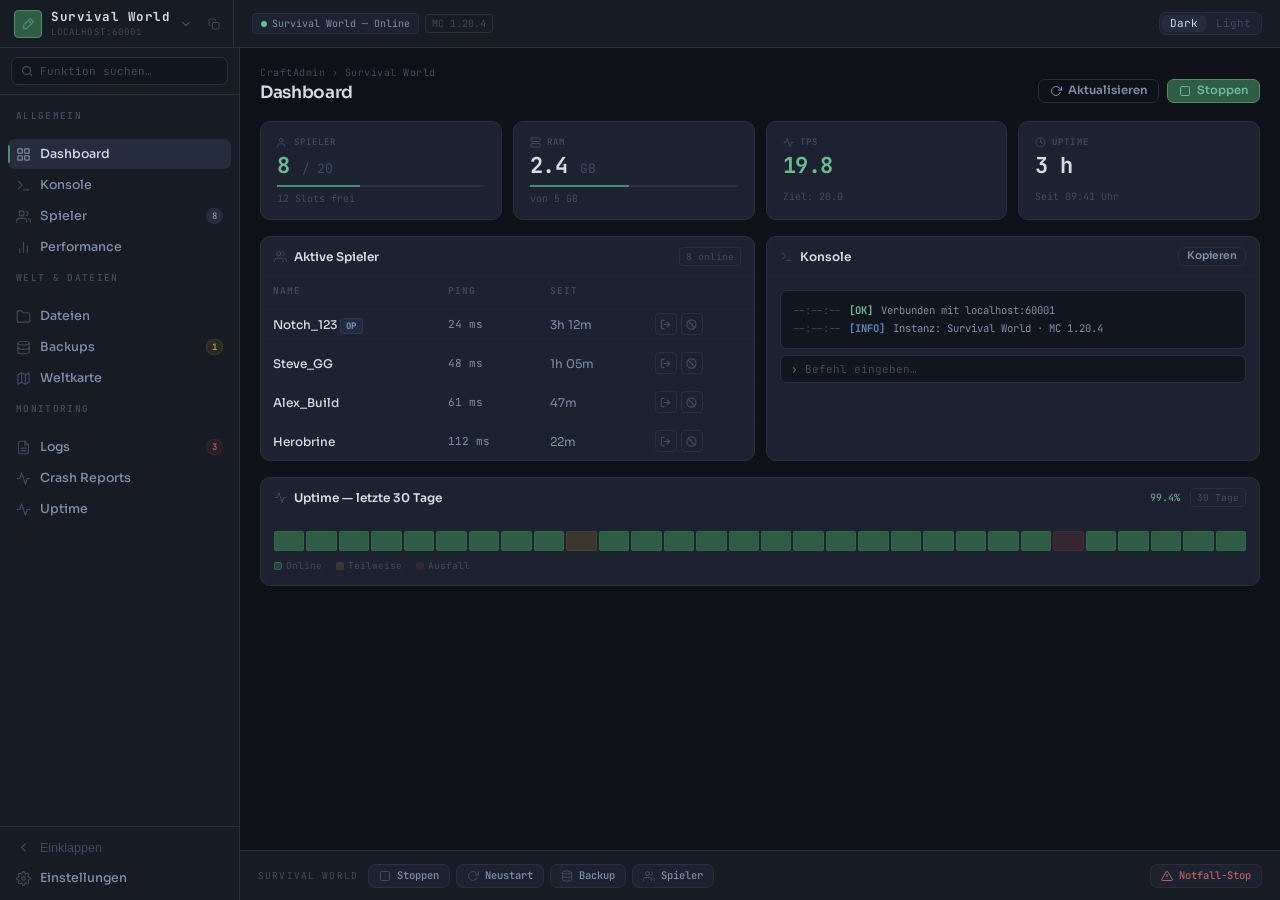
==== src/client/index.html @ e1db44e3 "Update index.html" ====
<!DOCTYPE html>
<html lang="de">
<head>
<meta charset="UTF-8">
<meta name="viewport" content="width=device-width, initial-scale=1.0">
<title>CraftAdmin — Minecraft Dashboard</title>
<link href="https://fonts.googleapis.com/css2?family=JetBrains+Mono:wght@300;400;500;600;700&family=Sora:wght@300;400;500;600&display=swap" rel="stylesheet">
<style>
:root {
  --bg-base:       #0e1117;
  --bg-surface:    #161b24;
  --bg-card:       #1c2230;
  --bg-hover:      #202736;
  --bg-active:     #252d3d;
  --bg-input:      #11151e;

  --border:        #2a3040;
  --border-subtle: #1e2535;
  --border-focus:  #3d5a80;

  --text-primary:  #d4dae6;
  --text-secondary:#7e8fa8;
  --text-muted:    #404d60;

  --accent:        #4a8f6a;
  --accent-dim:    #2e5c44;
  --accent-glow:   rgba(74,143,106,0.12);

  --text-online:   #6db990;
  --text-warn:     #b89d55;
  --text-offline:  #5a6478;
  --text-error:    #b86060;

  --sidebar-w: 240px;
  --font-mono: 'JetBrains Mono', monospace;
  --font-ui:   'Sora', sans-serif;
  --r-sm: 4px; --r-md: 7px; --r-lg: 10px;
  --shadow-card: 0 2px 8px rgba(0,0,0,0.35);
  --t: 140ms ease;
}

[data-theme="light"] {
  --bg-base:       #f0f2f6;
  --bg-surface:    #ffffff;
  --bg-card:       #ffffff;
  --bg-hover:      #f4f5f8;
  --bg-active:     #eaecf2;
  --bg-input:      #f8f9fb;
  --border:        #dde1ea;
  --border-subtle: #eaecf2;
  --border-focus:  #3d5a80;
  --text-primary:  #1a2032;
  --text-secondary:#5a6a82;
  --text-muted:    #a0aab8;
  --accent:        #2e7a50;
  --accent-dim:    #d4ead9;
  --accent-glow:   rgba(46,122,80,0.08);
  --text-online:   #2a6e40;
  --text-warn:     #8a6820;
  --text-offline:  #8090a8;
  --text-error:    #8a3030;
  --shadow-card: 0 1px 4px rgba(0,0,0,0.10);
}

*,*::before,*::after { box-sizing: border-box; margin: 0; padding: 0; }
html { height: 100%; }
body {
  font-family: var(--font-ui);
  font-size: 13px;
  background: var(--bg-base);
  color: var(--text-primary);
  height: 100vh;
  display: grid;
  grid-template-areas:
    "header header"
    "sidebar main"
    "sidebar footer";
  grid-template-rows: auto 1fr auto;
  grid-template-columns: var(--sidebar-w) 1fr;
  overflow: hidden;
  transition: background 0.25s, color 0.25s, grid-template-columns 0.22s ease;
}
body.sidebar-collapsed {
  grid-template-columns: 55px 1fr;
}

/* Im kollapierten Zustand Text/Badges ausblenden, Icons zentrieren */
body.sidebar-collapsed .sidebar .nav-text,
body.sidebar-collapsed .sidebar .nav-badge,
body.sidebar-collapsed .sidebar .sidebar-search { display: none; }

/* Nav-group als Trennbalken — gleiche Höhe wie normal, Text unsichtbar */
body.sidebar-collapsed .sidebar .nav-group {
  padding: 10px 8px 4px;
  font-size: 0;
  line-height: 1;
  height: 24px;
  box-sizing: content-box;
  display: flex; align-items: center; justify-content: center;
}
body.sidebar-collapsed .sidebar .nav-group::after {
  content: '';
  display: block;
  width: 60%;
  height: 1px;
  background: var(--border);
  border-radius: 1px;
}

body.sidebar-collapsed .sidebar .nav-link {
  justify-content: center;
  padding: 7px 8px;
  gap: 0;
}
body.sidebar-collapsed .sidebar .sidebar-nav { padding: 6px 8px; }
body.sidebar-collapsed .sidebar .sidebar-footer { padding: 6px 8px; }

/* ── HEADER ── */
.app-header {
  grid-area: header;
  height: 48px;
  background: var(--bg-surface);
  border-bottom: 1px solid var(--border);
  display: flex; align-items: center;
  z-index: 20;
  transition: background 0.25s;
}

/* ── SIDEBAR ── */
.sidebar {
  grid-area: sidebar;
  background: var(--bg-surface);
  border-right: 1px solid var(--border);
  display: flex;
  flex-direction: column;
  overflow: hidden;
  z-index: 10;
  position: relative;
  transition: background 0.25s, border-color 0.25s;
}

/* ── MAIN ── */
.main {
  grid-area: main;
  display: flex; flex-direction: column;
  overflow: hidden; min-width: 0;
}

/* ── FOOTER ── */
.app-footer {
  grid-area: footer;
}

/* Toggle button — styled as normal nav-link */
.sidebar-toggle-btn {
  display: flex; align-items: center; gap: 9px;
  width: 100%; padding: 7px 8px; border-radius: var(--r-md);
  background: none; border: none; cursor: pointer;
  color: var(--text-muted); font-size: 12.5px; font-weight: 500;
  transition: background var(--t), color var(--t);
  white-space: nowrap; margin-bottom: 1px;
}
.sidebar-toggle-btn:hover { background: var(--bg-hover); color: var(--text-primary); }
.sidebar-toggle-btn svg { width: 15px; height: 15px; flex-shrink: 0; transition: transform 0.22s ease; }
body.sidebar-collapsed .sidebar-toggle-btn svg { transform: rotate(180deg); }
body.sidebar-collapsed .sidebar-toggle-btn { justify-content: center; padding: 7px 0; gap: 0; }

/* Instance selector */
.instance-selector {
  position: relative;
  flex-shrink: 0;
}

.instance-btn {
  display: flex;
  align-items: center;
  gap: 9px;
  flex: 1;
  padding: 13px 10px 13px 14px;
  background: none;
  border: none;
  cursor: pointer;
  color: var(--text-primary);
  text-align: left;
  transition: background var(--t);
  min-width: 0;
}
.instance-btn:hover { background: var(--bg-hover); }

.instance-header-row {
  display: flex;
  align-items: center;
  padding-right: 8px;
}
.instance-header-row:hover { background: var(--bg-hover); }

.instance-icon {
  width: 28px; height: 28px;
  background: var(--accent-dim);
  border: 1px solid var(--accent);
  border-radius: var(--r-sm);
  display: flex; align-items: center; justify-content: center;
  flex-shrink: 0;
  color: var(--accent);
}

.instance-label { display: flex; flex-direction: column; line-height: 1.15; flex: 1; min-width: 0; }
.instance-name { font-family: var(--font-mono); font-size: 12.5px; font-weight: 700; letter-spacing: 0.04em; white-space: nowrap; overflow: hidden; text-overflow: ellipsis; }
.instance-sub  { font-family: var(--font-mono); font-size: 9px; letter-spacing: 0.12em; color: var(--text-muted); text-transform: uppercase; margin-top: 2px; white-space: nowrap; overflow: hidden; text-overflow: ellipsis; }

.instance-copy {
  width: 22px; height: 22px;
  background: none; border: 1px solid transparent;
  border-radius: var(--r-sm);
  display: flex; align-items: center; justify-content: center;
  cursor: pointer; color: var(--text-muted);
  flex-shrink: 0; transition: all var(--t);
}
.instance-copy:hover { background: var(--bg-active); border-color: var(--border); color: var(--text-primary); }

.instance-chevron { color: var(--text-muted); flex-shrink: 0; transition: transform var(--t); }
.instance-selector.open .instance-chevron { transform: rotate(180deg); }

.instance-dropdown {
  display: none;
  position: absolute;
  top: calc(100% + 3px);
  left: 8px; right: 8px;
  background: var(--bg-card);
  border: 1px solid var(--border);
  border-radius: var(--r-md);
  z-index: 100;
  overflow: hidden;
}
.instance-selector.open .instance-dropdown { display: block; }

.instance-dropdown-header {
  font-family: var(--font-mono); font-size: 9px; font-weight: 600;
  letter-spacing: 0.14em; text-transform: uppercase;
  color: var(--text-muted); padding: 8px 10px 4px;
}

.instance-option {
  display: flex; align-items: center; gap: 9px;
  padding: 8px 10px; cursor: pointer;
  transition: background var(--t);
}
.instance-option:hover { background: var(--bg-hover); }
.instance-option.active { background: var(--bg-active); }

.iopt-dot { width: 6px; height: 6px; border-radius: 50%; flex-shrink: 0; }
.iopt-label { display: flex; flex-direction: column; line-height: 1.2; flex: 1; min-width: 0; }
.iopt-name { font-family: var(--font-mono); font-size: 11.5px; font-weight: 600; color: var(--text-primary); white-space: nowrap; overflow: hidden; text-overflow: ellipsis; }
.iopt-addr { font-family: var(--font-mono); font-size: 9.5px; color: var(--text-muted); }
.iopt-check { color: var(--accent); flex-shrink: 0; }

.instance-dropdown-footer { border-top: 1px solid var(--border); padding: 4px; }
.instance-add-btn {
  display: flex; align-items: center; gap: 7px;
  width: 100%; padding: 7px 8px;
  background: none; border: none; cursor: pointer;
  border-radius: var(--r-sm);
  font-family: var(--font-mono); font-size: 11px; color: var(--text-muted);
  transition: background var(--t), color var(--t);
}
.instance-add-btn:hover { background: var(--bg-hover); color: var(--text-primary); }

.sidebar-search { padding: 9px 11px; border-bottom: 1px solid var(--border); flex-shrink: 0; }
.search-box {
  display: flex; align-items: center; gap: 7px;
  background: var(--bg-input); border: 1px solid var(--border);
  border-radius: var(--r-md); padding: 6px 9px;
  transition: border-color var(--t);
}
.search-box:focus-within { border-color: var(--border-focus); }
.search-box input {
  background: none; border: none; outline: none;
  font-family: var(--font-mono); font-size: 11px;
  color: var(--text-primary); width: 100%;
}
.search-box input::placeholder { color: var(--text-muted); }
.search-box svg { color: var(--text-muted); flex-shrink: 0; }

.sidebar-nav { flex: 1; overflow-y: auto; padding: 6px 8px; scrollbar-width: none; }
.sidebar-nav::-webkit-scrollbar { display: none; }

.nav-group {
  font-family: var(--font-mono); font-size: 9.5px; font-weight: 600;
  letter-spacing: 0.14em; text-transform: uppercase;
  color: var(--text-muted); padding: 10px 8px 4px;
  line-height: 1; height: 24px; box-sizing: content-box;
}

.nav-link {
  display: flex; align-items: center; gap: 9px;
  padding: 7px 8px; border-radius: var(--r-md);
  cursor: pointer; text-decoration: none;
  color: var(--text-secondary); font-size: 12.5px; font-weight: 500;
  margin-bottom: 1px; transition: background var(--t), color var(--t);
  position: relative; overflow: hidden; white-space: nowrap;
}
.nav-link:hover { background: var(--bg-hover); color: var(--text-primary); }
.nav-link.active { background: var(--bg-active); color: var(--text-primary); }
.nav-link.active::before {
  content: ''; position: absolute; left: 0; top: 20%; bottom: 20%;
  width: 2px; background: var(--accent); border-radius: 0 2px 2px 0;
}
.nav-icon { width: 15px; height: 15px; color: var(--text-muted); flex-shrink: 0; transition: color var(--t); }
.nav-link:hover .nav-icon, .nav-link.active .nav-icon { color: var(--text-secondary); }

.nav-badge {
  margin-left: auto; font-family: var(--font-mono); font-size: 9px;
  font-weight: 600; padding: 1px 5px; border-radius: 99px;
  background: var(--bg-active); color: var(--text-secondary);
  border: 1px solid var(--border); flex-shrink: 0;
}
.nav-badge.warn { background: rgba(122,100,48,0.18); color: var(--text-warn); border-color: rgba(122,100,48,0.28); }
.nav-badge.err  { background: rgba(122,53,53,0.18);  color: var(--text-error); border-color: rgba(122,53,53,0.28); }

.sidebar-footer { border-top: 1px solid var(--border); padding: 6px 8px; flex-shrink: 0; }

/* ── MAIN ── */
.main { flex: 1; display: flex; flex-direction: column; overflow: hidden; min-width: 0; }

/* ── HEADER component styles ── */
.status-rail { display: flex; align-items: center; gap: 6px; flex: 1; overflow: hidden; min-width: 0; padding: 0 18px; }
.schip {
  display: flex; align-items: center; gap: 5px;
  background: var(--bg-card); border: 1px solid var(--border);
  border-radius: var(--r-sm); padding: 3px 8px;
  font-family: var(--font-mono); font-size: 10px;
  color: var(--text-secondary); white-space: nowrap; flex-shrink: 0;
}
.dot { width: 6px; height: 6px; border-radius: 50%; flex-shrink: 0; }
.dot-on  { background: var(--text-online); animation: blink 2.5s ease-in-out infinite; }
.dot-warn{ background: var(--text-warn); }
.dot-off { background: var(--text-muted); }
@keyframes blink { 0%,100%{opacity:1} 50%{opacity:0.4} }
.topbar-end { display: flex; align-items: center; gap: 8px; padding-right: 18px; flex-shrink: 0; }
.version-tag {
  font-family: var(--font-mono); font-size: 10px; color: var(--text-muted);
  padding: 2px 6px; border: 1px solid var(--border); border-radius: var(--r-sm);
}
/* Instance selector inside app-header: no bottom border, right border separator */
.app-header .instance-selector {
  border-bottom: none;
  border-right: 1px solid var(--border);
  flex-shrink: 0;
  height: 100%;
  display: flex; align-items: center;
}
.app-header .instance-selector .instance-dropdown {
  top: calc(100% + 3px);
  left: 0; right: auto;
  min-width: 220px;
}

.theme-toggle {
  display: flex; align-items: center;
  background: var(--bg-card); border: 1px solid var(--border);
  border-radius: var(--r-md); padding: 2px; gap: 2px;
}
.topt {
  padding: 3px 8px; border-radius: 5px; border: none;
  background: transparent; color: var(--text-muted);
  cursor: pointer; font-size: 11px; font-family: var(--font-mono);
  transition: all var(--t); line-height: 1;
}
.topt:hover { color: var(--text-primary); }
.topt.active { background: var(--bg-active); color: var(--text-primary); }

/* ── CONTENT ── */
.content {
  flex: 1; padding: 18px 20px;
  display: flex; flex-direction: column;
  min-height: 0; overflow: hidden;
}

/* Dashboard page scrolls normally */
.page-dashboard { display: none; overflow-y: auto; flex: 1; }
.page-dashboard.active-page {
  display: block;
  overflow-y: auto;
  scrollbar-width: thin; scrollbar-color: var(--border) transparent;
}
.page-dashboard.active-page::-webkit-scrollbar { width: 5px; }
.page-dashboard.active-page::-webkit-scrollbar-thumb { background: var(--border); }

.page-files { display: none; }
.page-files.active-page { display: flex; flex-direction: column; flex: 1; min-height: 0; overflow-y: auto; scrollbar-width: thin; scrollbar-color: var(--border) transparent; }
.page-files.active-page::-webkit-scrollbar { width: 5px; }
.page-files.active-page::-webkit-scrollbar-thumb { background: var(--border); }

/* Page head */
.page-head { display: flex; align-items: flex-end; justify-content: space-between; margin-bottom: 18px; }
.page-crumb { font-family: var(--font-mono); font-size: 10px; color: var(--text-muted); letter-spacing: 0.05em; margin-bottom: 3px; }
.page-title { font-size: 17px; font-weight: 600; letter-spacing: -0.02em; }

/* Buttons */
.btn {
  display: inline-flex; align-items: center; gap: 6px;
  padding: 5px 11px; border-radius: var(--r-md);
  font-family: var(--font-ui); font-size: 11.5px; font-weight: 600;
  cursor: pointer; border: 1px solid transparent;
  transition: all var(--t); white-space: nowrap; line-height: 1;
}
.btn svg { width: 12px; height: 12px; }
.btn-ghost { background: transparent; border-color: var(--border); color: var(--text-secondary); }
.btn-ghost:hover { background: var(--bg-hover); border-color: var(--border-focus); color: var(--text-primary); }
.btn-primary { background: var(--accent-dim); border-color: var(--accent); color: var(--text-online); }
.btn-primary:hover { background: var(--accent); color: var(--bg-base); }

/* ── STAT BAR ── */
.stat-bar {
  display: grid;
  grid-template-columns: repeat(4, 1fr);
  gap: 11px;
  margin-bottom: 16px;
}

.stat-tile {
  background: var(--bg-card);
  border: 1px solid var(--border);
  border-radius: var(--r-lg);
  padding: 14px 16px;
  animation: fu 0.22s ease both;
}

.stat-tile:nth-child(1){animation-delay:.03s}
.stat-tile:nth-child(2){animation-delay:.06s}
.stat-tile:nth-child(3){animation-delay:.09s}
.stat-tile:nth-child(4){animation-delay:.12s}

.stat-label {
  font-family: var(--font-mono);
  font-size: 9px;
  font-weight: 600;
  letter-spacing: 0.12em;
  text-transform: uppercase;
  color: var(--text-muted);
  margin-bottom: 7px;
  display: flex;
  align-items: center;
  gap: 6px;
}

.stat-label svg { color: var(--text-muted); }

.stat-value {
  font-family: var(--font-mono);
  font-size: 22px;
  font-weight: 700;
  color: var(--text-primary);
  letter-spacing: -0.02em;
  line-height: 1;
  margin-bottom: 6px;
}

.stat-value.good { color: var(--text-online); }
.stat-value.warn { color: var(--text-warn); }
.stat-value.muted { color: var(--text-muted); }

.stat-sub {
  font-family: var(--font-mono);
  font-size: 10px;
  color: var(--text-muted);
}

.stat-prog { height: 2px; background: var(--border); overflow: hidden; margin-top: 8px; }
.stat-pf   { height: 100%; background: var(--accent); transition: width 0.5s; }
.stat-pf.w { background: var(--text-warn); }
.stat-pf.h { background: var(--text-error); }

/* Instance offline state */
.instance-offline-banner {
  background: var(--bg-card);
  border: 1px solid var(--border);
  border-radius: var(--r-lg);
  padding: 28px 20px;
  text-align: center;
  margin-bottom: 16px;
}
.instance-offline-banner svg { color: var(--text-muted); margin-bottom: 10px; }
.instance-offline-banner .ob-title { font-size: 14px; font-weight: 600; color: var(--text-secondary); margin-bottom: 5px; }
.instance-offline-banner .ob-sub   { font-family: var(--font-mono); font-size: 10px; color: var(--text-muted); margin-bottom: 14px; }

/* ── DETAIL ROW ── */
.detail-row { display: grid; grid-template-columns: 1fr 1fr; gap: 11px; margin-bottom: 16px; }

.card { background: var(--bg-card); border: 1px solid var(--border); border-radius: var(--r-lg); overflow: hidden; animation: fu 0.25s ease both; }

.card-head {
  display: flex; align-items: center; justify-content: space-between;
  padding: 10px 13px; border-bottom: 1px solid var(--border-subtle);
}
.card-title { font-size: 12px; font-weight: 600; display: flex; align-items: center; gap: 7px; }
.card-title svg { color: var(--text-muted); }
.card-body { padding: 13px; }
.chip { font-family: var(--font-mono); font-size: 9.5px; color: var(--text-muted); padding: 2px 6px; border: 1px solid var(--border); border-radius: var(--r-sm); }

/* Player table */
.ptable { width: 100%; border-collapse: collapse; }
.ptable th { font-family: var(--font-mono); font-size: 9.5px; font-weight: 600; letter-spacing: 0.1em; text-transform: uppercase; color: var(--text-muted); padding: 7px 12px; border-bottom: 1px solid var(--border-subtle); text-align: left; }
.ptable td { padding: 8px 12px; border-bottom: 1px solid var(--border-subtle); color: var(--text-secondary); font-size: 12px; }
.ptable tr:last-child td { border-bottom: none; }
.ptable tr:hover td { background: var(--bg-hover); color: var(--text-primary); }

.rtag { font-family: var(--font-mono); font-size: 9px; font-weight: 700; padding: 1px 5px; border-radius: 3px; letter-spacing: 0.05em; text-transform: uppercase; }
.r-a { background: rgba(122,53,53,0.15);  color: var(--text-error);  border: 1px solid rgba(122,53,53,0.28); }
.r-m { background: rgba(61,90,128,0.18);  color: #6e9fd0;            border: 1px solid rgba(61,90,128,0.3); }
.r-v { background: rgba(80,62,110,0.18);  color: #9a7ec8;            border: 1px solid rgba(80,62,110,0.3); }
.r-p { background: var(--bg-active);      color: var(--text-muted);   border: 1px solid var(--border); }

/* Console */
.con-out {
  background: var(--bg-input); border: 1px solid var(--border);
  border-radius: var(--r-md); padding: 10px 12px;
  font-family: var(--font-mono); font-size: 10.5px; line-height: 1.8;
  max-height: 162px; overflow-y: auto;
  scrollbar-width: thin; scrollbar-color: var(--border) transparent;
}
.con-out::-webkit-scrollbar { width: 3px; }
.con-out::-webkit-scrollbar-thumb { background: var(--border); }

.cl { display: flex; gap: 8px; }
.cl-t { color: var(--text-muted); flex-shrink: 0; }
.cl-l { flex-shrink: 0; font-weight: 700; }
.lv-ok   { color: var(--text-online); }
.lv-info { color: #5a8ab8; }
.lv-warn { color: var(--text-warn); }
.lv-err  { color: var(--text-error); }
.cl-m { color: var(--text-secondary); }
.cl-m em { color: var(--text-online); font-style: normal; }

.con-in {
  display: flex; align-items: center; gap: 7px;
  background: var(--bg-input); border: 1px solid var(--border);
  border-radius: var(--r-md); padding: 6px 10px; margin-top: 6px;
  transition: border-color var(--t);
}
.con-in:focus-within { border-color: var(--border-focus); }
.ci-p { font-family: var(--font-mono); font-size: 11px; color: var(--accent); flex-shrink: 0; }
.ci-i { background: none; border: none; outline: none; font-family: var(--font-mono); font-size: 11px; color: var(--text-primary); width: 100%; }
.ci-i::placeholder { color: var(--text-muted); }

/* Uptime */
.ubars { display: grid; grid-template-columns: repeat(30,1fr); gap: 2px; }
.ub { height: 20px; border-radius: 2px; background: var(--accent-dim); border: 1px solid rgba(74,143,106,0.18); cursor: default; transition: opacity var(--t); }
.ub:hover { opacity: 0.65; }
.ub.partial { background: rgba(122,100,48,0.32); border-color: rgba(122,100,48,0.25); }
.ub.down    { background: rgba(122,53,53,0.28);  border-color: rgba(122,53,53,0.25); }
.ub.empty   { background: var(--bg-active); border-color: var(--border-subtle); }

.uleg { display: flex; gap: 14px; margin-top: 8px; font-family: var(--font-mono); font-size: 9.5px; color: var(--text-muted); }
.uld  { width: 8px; height: 8px; border-radius: 2px; display: inline-block; vertical-align: middle; margin-right: 4px; }

/* ── QUICKBAR ── */
.quickbar {
  height: 50px; background: var(--bg-surface); border-top: 1px solid var(--border);
  display: flex; align-items: center; padding: 0 18px; gap: 6px;
  flex-shrink: 0; transition: background 0.25s; width: 100%;
}
.qbar-label { font-family: var(--font-mono); font-size: 9.5px; letter-spacing: 0.12em; text-transform: uppercase; color: var(--text-muted); flex-shrink: 0; margin-right: 4px; }

.qbtn {
  display: flex; align-items: center; gap: 6px;
  background: var(--bg-card); border: 1px solid var(--border);
  border-radius: var(--r-md); padding: 5px 10px; cursor: pointer;
  font-family: var(--font-mono); font-size: 10.5px; font-weight: 500;
  color: var(--text-secondary); transition: all var(--t); white-space: nowrap; line-height: 1;
}
.qbtn svg { width: 12px; height: 12px; color: var(--text-muted); transition: color var(--t); flex-shrink: 0; }
.qbtn:hover { background: var(--bg-hover); border-color: var(--border-focus); color: var(--text-primary); }
.qbtn:hover svg { color: var(--text-primary); }

.qbtn.qp { background: var(--accent-dim); border-color: var(--accent); color: var(--text-online); }
.qbtn.qp svg { color: var(--text-online); }
.qbtn.qp:hover { background: var(--accent); color: var(--bg-base); }
.qbtn.qp:hover svg { color: var(--bg-base); }

.qbtn.qd { border-color: rgba(122,53,53,0.3); color: var(--text-error); }
.qbtn.qd svg { color: var(--text-error); }
.qbtn.qd:hover { border-color: var(--text-error); background: rgba(122,53,53,0.12); }

.qbar-sp { flex: 1; }

/* Player action buttons */
.pact {
  display: inline-flex; align-items: center; justify-content: center;
  width: 22px; height: 22px;
  background: none; border: 1px solid var(--border);
  border-radius: var(--r-sm); cursor: pointer;
  color: var(--text-muted); transition: all var(--t); flex-shrink: 0;
}
.pact svg { width: 11px; height: 11px; pointer-events: none; }
.pact:hover { background: var(--bg-hover); color: var(--text-primary); border-color: var(--border-focus); }
.pact.ban:hover { background: rgba(122,53,53,0.12); color: var(--text-error); border-color: rgba(122,53,53,0.4); }
.pact-group { display: flex; gap: 4px; }

.op-tag {
  font-family: var(--font-mono); font-size: 9px; font-weight: 700;
  padding: 1px 5px; border-radius: 3px; letter-spacing: 0.05em;
  background: rgba(61,90,128,0.18); color: #6e9fd0;
  border: 1px solid rgba(61,90,128,0.3);
  white-space: nowrap;
}

/* ── CONSOLE PAGE ── */
.page-console { display: none; }
.page-console.active-page {
  display: flex; flex-direction: column;
  flex: 1; min-height: 0;
}

.con-page-head {
  display: flex; align-items: flex-end;
  justify-content: space-between;
  margin-bottom: 14px; flex-shrink: 0;
}

/* Main console layout — full width, fills remaining height */
.con-layout {
  flex: 1; display: flex; flex-direction: column; min-height: 0;
}

/* Output area — fills all space between header and input */
.con-output-wrap {
  flex: 1; display: flex; flex-direction: column;
  background: var(--bg-card); border: 1px solid var(--border);
  border-radius: var(--r-lg); overflow: hidden; min-height: 0;
}

.con-output-head {
  display: flex; align-items: center; justify-content: space-between;
  padding: 9px 13px; border-bottom: 1px solid var(--border-subtle);
  flex-shrink: 0;
}

.con-search-bar {
  display: flex; align-items: center; gap: 6px;
  padding: 6px 13px; border-bottom: 1px solid var(--border-subtle);
  flex-shrink: 0;
}
.con-search {
  display: flex; align-items: center; gap: 6px;
  background: var(--bg-input); border: 1px solid var(--border);
  border-radius: var(--r-md); padding: 5px 9px; flex: 1;
  transition: border-color var(--t);
}
.con-search:focus-within { border-color: var(--border-focus); }
.con-search input {
  background: none; border: none; outline: none;
  font-family: var(--font-mono); font-size: 11px;
  color: var(--text-primary); width: 100%;
}
.con-search input::placeholder { color: var(--text-muted); }
.con-search svg { color: var(--text-muted); flex-shrink: 0; }
.con-search-count {
  font-family: var(--font-mono); font-size: 10px;
  color: var(--text-muted); white-space: nowrap; flex-shrink: 0;
}

.con-output-title {
  font-size: 12px; font-weight: 600;
  display: flex; align-items: center; gap: 7px;
}
.con-output-title svg { color: var(--text-muted); }

.con-filters {
  display: flex; align-items: center; gap: 4px;
}

.con-filter-btn {
  font-family: var(--font-mono); font-size: 9.5px; font-weight: 700;
  padding: 2px 7px; border-radius: var(--r-sm);
  border: 1px solid var(--border); background: transparent;
  cursor: pointer; transition: all var(--t); letter-spacing: 0.05em;
  color: var(--text-muted);
}
.con-filter-btn:hover { color: var(--text-primary); border-color: var(--border-focus); }
.con-filter-btn.on-f  { color: var(--text-online);  background: rgba(61,122,86,0.12); border-color: rgba(61,122,86,0.3); }
.con-filter-btn.info-f{ color: #5a8ab8;              background: rgba(61,90,128,0.12); border-color: rgba(61,90,128,0.3); }
.con-filter-btn.warn-f{ color: var(--text-warn);    background: rgba(122,100,48,0.12); border-color: rgba(122,100,48,0.3); }
.con-filter-btn.err-f { color: var(--text-error);   background: rgba(122,53,53,0.12); border-color: rgba(122,53,53,0.3); }

.con-output-scroll {
  flex: 1; overflow-y: auto; padding: 10px 14px;
  font-family: var(--font-mono); font-size: 11px; line-height: 1.75;
  scrollbar-width: thin; scrollbar-color: var(--border) transparent;
  scrollbar-gutter: stable;
}
.con-output-scroll::-webkit-scrollbar { width: 4px; }
.con-output-scroll::-webkit-scrollbar-thumb { background: var(--border); }

/* Log line */
.con-line {
  display: flex; gap: 9px; align-items: baseline;
  padding: 1px 0; border-bottom: 1px solid transparent;
}
.con-line:hover { background: var(--bg-hover); margin: 0 -14px; padding: 1px 14px; }
.con-line.hidden { display: none; }
.cl-thread { color: var(--text-muted); flex-shrink: 0; font-size: 10px; }
.cl-lv { flex-shrink: 0; font-weight: 700; font-size: 10px; min-width: 42px; }
.cl-msg { color: var(--text-secondary); word-break: break-word; }
.cl-msg em { color: var(--text-online); font-style: normal; }
.cl-msg .cm-cmd { color: #6e9fd0; }

/* Input */
.con-input-row {
  display: flex; align-items: center; gap: 8px;
  padding: 10px 13px; border-top: 1px solid var(--border-subtle);
  flex-shrink: 0;
}
.con-prompt-wrap {
  display: flex; align-items: center; gap: 7px;
  flex: 1; background: var(--bg-input); border: 1px solid var(--border);
  border-radius: var(--r-md); padding: 7px 10px;
  transition: border-color var(--t);
}
.con-prompt-wrap:focus-within { border-color: var(--border-focus); }
.con-prompt-sym { font-family: var(--font-mono); font-size: 12px; color: var(--accent); flex-shrink: 0; }
.con-prompt-input {
  background: none; border: none; outline: none;
  font-family: var(--font-mono); font-size: 11.5px;
  color: var(--text-primary); width: 100%;
}
.con-prompt-input::placeholder { color: var(--text-muted); }

/* ── PLAYER PAGE ── */
.page-players { display: none; }
.page-players.active-page {
  display: flex; flex-direction: column;
  flex: 1; min-height: 0; overflow-y: auto;
  scrollbar-width: thin; scrollbar-color: var(--border) transparent;
}
.page-players.active-page::-webkit-scrollbar { width: 5px; }
.page-players.active-page::-webkit-scrollbar-thumb { background: var(--border); }

/* Stat row */
.pl-stat-row {
  display: grid;
  grid-template-columns: repeat(4, 1fr);
  gap: 11px;
  margin-bottom: 16px;
  flex-shrink: 0;
}

/* Search + filter toolbar */
.pl-toolbar {
  display: flex; align-items: center; gap: 8px;
  margin-bottom: 12px; flex-shrink: 0;
}
.pl-search {
  display: flex; align-items: center; gap: 7px;
  background: var(--bg-input); border: 1px solid var(--border);
  border-radius: var(--r-md); padding: 6px 10px; flex: 1;
  transition: border-color var(--t);
}
.pl-search:focus-within { border-color: var(--border-focus); }
.pl-search input {
  background: none; border: none; outline: none;
  font-family: var(--font-mono); font-size: 11px;
  color: var(--text-primary); width: 100%;
}
.pl-search input::placeholder { color: var(--text-muted); }
.pl-search svg { color: var(--text-muted); flex-shrink: 0; }

.pl-filter-btn {
  display: flex; align-items: center; gap: 5px;
  padding: 5px 10px; border-radius: var(--r-md);
  background: var(--bg-card); border: 1px solid var(--border);
  font-family: var(--font-mono); font-size: 10.5px;
  color: var(--text-secondary); cursor: pointer;
  transition: all var(--t); white-space: nowrap;
}
.pl-filter-btn:hover { background: var(--bg-hover); color: var(--text-primary); border-color: var(--border-focus); }
.pl-filter-btn.active { background: var(--bg-active); color: var(--text-primary); border-color: var(--border-focus); }
.pl-filter-btn svg { width: 11px; height: 11px; }

/* Player list + detail split */
.pl-body {
  display: grid;
  grid-template-columns: 1fr 280px;
  gap: 11px;
  flex: 1; min-height: 0;
  min-width: 0;
}

/* Player list card */
.pl-list-card {
  background: var(--bg-card); border: 1px solid var(--border);
  border-radius: var(--r-lg); overflow: hidden;
  display: flex; flex-direction: column;
  min-width: 0;
  container-type: inline-size;
  container-name: pl-list;
}
/* Single grid spans header + all rows — no alignment drift possible */
.pl-list-scroll {
  flex: 1; overflow-y: auto; overflow-x: hidden;
  scrollbar-width: thin; scrollbar-color: var(--border) transparent;
  display: grid;
  grid-template-columns: minmax(0, 1fr) 70px 80px 90px 58px;
  align-content: start;
}
.pl-list-scroll::-webkit-scrollbar { width: 4px; }
.pl-list-scroll::-webkit-scrollbar-thumb { background: var(--border); }

.pl-list-head {
  display: contents;
}
.pl-list-head > span {
  padding: 7px 0;
  border-bottom: 1px solid var(--border-subtle);
  font-family: var(--font-mono); font-size: 9.5px; font-weight: 600;
  letter-spacing: 0.1em; text-transform: uppercase; color: var(--text-muted);
  position: sticky; top: 0; background: var(--bg-card); z-index: 1;
}
.pl-list-head > span:first-child { padding-left: 14px; }
.pl-list-head > span:last-child  { padding-right: 14px; }

/* Sortable column headers */
.sort-col {
  cursor: pointer; display: flex; align-items: center; gap: 3px;
  user-select: none;
}
.sort-col:hover { color: var(--text-primary); }
.sort-col.sort-active { color: var(--text-primary); }
.sort-arrow {
  opacity: 0.3; font-size: 9px; transition: opacity var(--t); flex-shrink: 0;
}
.sort-col:hover .sort-arrow,
.sort-col.sort-active .sort-arrow { opacity: 1; }

/* Player row — display:contents so its children become direct grid items */
.pl-row {
  display: contents;
  cursor: pointer;
}
.pl-row > * {
  display: flex; align-items: center;
  height: 40px; padding: 0;
  border-bottom: 1px solid var(--border-subtle);
  transition: background var(--t);
  overflow: hidden;
}
.pl-row:last-child > * { border-bottom: none; }
.pl-row > *:first-child { padding-left: 14px; }
.pl-row > *:last-child  { padding-right: 14px; }
.pl-row:hover > * { background: var(--bg-hover); cursor: pointer; }
.pl-row.selected > * { background: var(--bg-active); }

.pl-name-cell {
  display: flex; align-items: center; gap: 6px; min-width: 0; overflow: hidden;
}
.pl-avatar {
  width: 26px; height: 26px; border-radius: var(--r-sm);
  background: var(--bg-active); border: 1px solid var(--border);
  display: flex; align-items: center; justify-content: center;
  flex-shrink: 0; font-family: var(--font-mono); font-size: 10px;
  font-weight: 700; color: var(--text-muted);
  text-transform: uppercase;
}
.pl-avatar.op { border-color: rgba(61,90,128,0.5); color: #6e9fd0; background: rgba(61,90,128,0.1); }

.pl-pname {
  font-size: 12.5px; font-weight: 600; color: var(--text-primary);
  white-space: nowrap; overflow: hidden;
  flex-shrink: 1; min-width: 0;
}
.pl-name-tag { flex-shrink: 0; }

.pl-ping-cell, .pl-since-cell, .pl-world-cell, .pl-act-cell {
  font-family: var(--font-mono); font-size: 11px; color: var(--text-muted);
  white-space: nowrap;
}
.pl-ping-cell.good { color: var(--text-online); }
.pl-ping-cell.warn { color: var(--text-warn); }
.pl-ping-cell.bad  { color: var(--text-error); }
.pl-act-cell { display: flex; gap: 4px; }

/* Responsive columns via container queries — hide columns as card gets narrower */
@container pl-list (max-width: 519px) {
  .pl-list-scroll   { grid-template-columns: minmax(0, 1fr) 70px 80px 58px; }
  .pl-world-cell, .pl-list-head > span:nth-child(4) { display: none; }
}
@container pl-list (max-width: 399px) {
  .pl-list-scroll   { grid-template-columns: minmax(0, 1fr) 70px 58px; }
  .pl-since-cell, .pl-list-head > span:nth-child(3) { display: none; }
}
@container pl-list (max-width: 279px) {
  .pl-list-scroll   { grid-template-columns: minmax(0, 1fr) 58px; }
  .pl-ping-cell, .pl-list-head > span:nth-child(2) { display: none; }
}
@container pl-list (max-width: 159px) {
  .pl-list-scroll   { grid-template-columns: minmax(0, 1fr); }
  .pl-act-cell, .pl-list-head > span:nth-child(5) { display: none; }
}

/* Detail panel */
.pl-detail {
  background: var(--bg-card); border: 1px solid var(--border);
  border-radius: var(--r-lg); overflow: hidden;
  display: flex; flex-direction: column;
}

/* ── 3D CSS Skin Viewer ── */
.pl-skin-viewer {
  background: var(--bg-input);
  border-bottom: 1px solid var(--border-subtle);
  display: flex; align-items: center; justify-content: center;
  height: 190px; position: relative; flex-shrink: 0;
  overflow: hidden;
  perspective: 2800px;
  cursor: grab;
  user-select: none;
}
.pl-skin-viewer:active { cursor: grabbing; }

.pl-skin-container {
  position: relative;
  display: grid;
  place-items: center;
  width: 0; height: 0;
  transform-style: preserve-3d;
  transform: rotateX(-27deg) rotateY(-35deg);
  margin-top: -18px;
  --scale: 4;
  --layer-offset: 0.4;
  --skin-url: url('');
}

.sk {
  position: absolute;
  image-rendering: pixelated;
  background-size: calc(var(--scale) * 64px) calc(var(--scale) * 64px);
  background-image: var(--skin-url);
  background-repeat: no-repeat;
  transform-style: preserve-3d;
  transform-origin: center;
  pointer-events: none;

  &::before {
    content: '';
    position: absolute; left: 0; top: 0;
    width: 100%; height: 100%;
    background-size: calc(var(--scale) * 64px) calc(var(--scale) * 64px);
    background-image: var(--skin-url);
    background-repeat: no-repeat;
    transform-style: preserve-3d;
    transform-origin: center;
    pointer-events: none;
    transform: translateZ(calc(var(--scale) * var(--layer-offset) * 1px));
  }
}

/* HEAD */
.sk.head {
  --w: 8; --h: 8;
  width: calc(var(--scale) * var(--w) * 1px);
  height: calc(var(--scale) * var(--h) * 1px);
  &::before { scale: calc((var(--w) + 2*var(--layer-offset)) / var(--w)) calc((var(--h) + 2*var(--layer-offset)) / var(--h)); }
}
.sk.head.up {
  background-position: calc(var(--scale)*-8px) 0;
  transform: rotateX(90deg) translateZ(calc(var(--scale)*15px));
  &::before { background-position: calc(var(--scale)*-40px) 0; }
}
.sk.head.down {
  background-position: calc(var(--scale)*-16px) 0;
  transform: scaleX(-1) rotateX(90deg) rotateY(180deg) translateZ(calc(var(--scale)*-7px));
  &::before { background-position: calc(var(--scale)*-48px) 0; }
}
.sk.head.front {
  background-position: calc(var(--scale)*-8px) calc(var(--scale)*-8px);
  transform: translateY(calc(var(--scale)*-11px)) translateZ(calc(var(--scale)*4px));
  &::before { background-position: calc(var(--scale)*-40px) calc(var(--scale)*-8px); }
}
.sk.head.back {
  background-position: calc(var(--scale)*-24px) calc(var(--scale)*-8px);
  transform: rotateY(180deg) translateY(calc(var(--scale)*-11px)) translateZ(calc(var(--scale)*4px));
  &::before { background-position: calc(var(--scale)*-56px) calc(var(--scale)*-8px); }
}
.sk.head.left {
  background-position: calc(var(--scale)*-16px) calc(var(--scale)*-8px);
  transform: rotateY(90deg) translateY(calc(var(--scale)*-11px)) translateZ(calc(var(--scale)*4px));
  &::before { background-position: calc(var(--scale)*-48px) calc(var(--scale)*-8px); }
}
.sk.head.right {
  background-position: 0 calc(var(--scale)*-8px);
  transform: rotateY(-90deg) translateY(calc(var(--scale)*-11px)) translateZ(calc(var(--scale)*4px));
  &::before { background-position: calc(var(--scale)*-32px) calc(var(--scale)*-8px); }
}

/* BODY */
.sk.body.up, .sk.body.down { --w: 8; --h: 4; width: calc(var(--scale)*var(--w)*1px); height: calc(var(--scale)*var(--h)*1px); &::before { scale: calc((var(--w)+2*var(--layer-offset))/var(--w)) calc((var(--h)+2*var(--layer-offset))/var(--h)); } }
.sk.body.front, .sk.body.back { --w: 8; --h: 12; width: calc(var(--scale)*var(--w)*1px); height: calc(var(--scale)*var(--h)*1px); &::before { scale: calc((var(--w)+2*var(--layer-offset))/var(--w)) calc((var(--h)+2*var(--layer-offset))/var(--h)); } }
.sk.body.left, .sk.body.right { --w: 4; --h: 12; width: calc(var(--scale)*var(--w)*1px); height: calc(var(--scale)*var(--h)*1px); &::before { scale: calc((var(--w)+2*var(--layer-offset))/var(--w)) calc((var(--h)+2*var(--layer-offset))/var(--h)); } }
.sk.body.up { background-position: calc(var(--scale)*-20px) calc(var(--scale)*-16px); transform: rotateX(90deg) translateZ(calc(var(--scale)*7px)); &::before { background-position: calc(var(--scale)*-20px) calc(var(--scale)*-32px); } }
.sk.body.down { background-position: calc(var(--scale)*-28px) calc(var(--scale)*-16px); transform: scaleX(-1) rotateX(90deg) rotateY(180deg) translateZ(calc(var(--scale)*5px)); &::before { background-position: calc(var(--scale)*-28px) calc(var(--scale)*-32px); } }
.sk.body.front { background-position: calc(var(--scale)*-20px) calc(var(--scale)*-20px); transform: translateY(calc(var(--scale)*-1px)) translateZ(calc(var(--scale)*2px)); &::before { background-position: calc(var(--scale)*-20px) calc(var(--scale)*-36px); } }
.sk.body.back { background-position: calc(var(--scale)*-32px) calc(var(--scale)*-20px); transform: rotateY(180deg) translateY(calc(var(--scale)*-1px)) translateZ(calc(var(--scale)*2px)); &::before { background-position: calc(var(--scale)*-32px) calc(var(--scale)*-36px); } }
.sk.body.left { background-position: calc(var(--scale)*-28px) calc(var(--scale)*-20px); transform: rotateY(90deg) translateY(calc(var(--scale)*-1px)) translateZ(calc(var(--scale)*4px)); &::before { background-position: calc(var(--scale)*-28px) calc(var(--scale)*-36px); } }
.sk.body.right { background-position: calc(var(--scale)*-16px) calc(var(--scale)*-20px); transform: rotateY(-90deg) translateY(calc(var(--scale)*-1px)) translateZ(calc(var(--scale)*4px)); &::before { background-position: calc(var(--scale)*-40px) calc(var(--scale)*-36px); } }

/* ARM RIGHT */
.sk.arm-right.up, .sk.arm-right.down { --w: 4; --h: 4; width: calc(var(--scale)*var(--w)*1px); height: calc(var(--scale)*var(--h)*1px); &::before { scale: calc((var(--w)+2*var(--layer-offset))/var(--w)) calc((var(--h)+2*var(--layer-offset))/var(--h)); } }
.sk.arm-right.front, .sk.arm-right.back, .sk.arm-right.left, .sk.arm-right.right { --w: 4; --h: 12; width: calc(var(--scale)*var(--w)*1px); height: calc(var(--scale)*var(--h)*1px); &::before { scale: calc((var(--w)+2*var(--layer-offset))/var(--w)) calc((var(--h)+2*var(--layer-offset))/var(--h)); } }
.sk.arm-right.up { background-position: calc(var(--scale)*-44px) calc(var(--scale)*-16px); transform: rotateX(90deg) translateX(calc(var(--scale)*-6px)) translateZ(calc(var(--scale)*7px)); &::before { background-position: calc(var(--scale)*-4px) calc(var(--scale)*-32px); } }
.sk.arm-right.down { background-position: calc(var(--scale)*-48px) calc(var(--scale)*-16px); transform: scaleX(-1) rotateX(-90deg) rotateZ(180deg) translateX(calc(var(--scale)*-6px)) translateZ(calc(var(--scale)*5px)); &::before { background-position: calc(var(--scale)*-8px) calc(var(--scale)*-32px); } }
.sk.arm-right.front { background-position: calc(var(--scale)*-44px) calc(var(--scale)*-20px); transform: translateX(calc(var(--scale)*-6px)) translateY(calc(var(--scale)*-1px)) translateZ(calc(var(--scale)*2px)); &::before { background-position: calc(var(--scale)*-4px) calc(var(--scale)*-36px); } }
.sk.arm-right.back { background-position: calc(var(--scale)*-52px) calc(var(--scale)*-20px); transform: rotateY(180deg) translateX(calc(var(--scale)*6px)) translateY(calc(var(--scale)*-1px)) translateZ(calc(var(--scale)*2px)); &::before { background-position: calc(var(--scale)*-12px) calc(var(--scale)*-36px); } }
.sk.arm-right.left { background-position: calc(var(--scale)*-48px) calc(var(--scale)*-20px); transform: rotateY(90deg) translateY(calc(var(--scale)*-1px)) translateZ(calc(var(--scale)*-4px)); &::before { background-position: calc(var(--scale)*-8px) calc(var(--scale)*-36px); } }
.sk.arm-right.right { background-position: calc(var(--scale)*-40px) calc(var(--scale)*-20px); transform: rotateY(-90deg) translateY(calc(var(--scale)*-1px)) translateZ(calc(var(--scale)*8px)); &::before { background-position: 0 calc(var(--scale)*-36px); } }

/* ARM LEFT */
.sk.arm-left.up, .sk.arm-left.down { --w: 4; --h: 4; width: calc(var(--scale)*var(--w)*1px); height: calc(var(--scale)*var(--h)*1px); &::before { scale: calc((var(--w)+2*var(--layer-offset))/var(--w)) calc((var(--h)+2*var(--layer-offset))/var(--h)); } }
.sk.arm-left.front, .sk.arm-left.back, .sk.arm-left.left, .sk.arm-left.right { --w: 4; --h: 12; width: calc(var(--scale)*var(--w)*1px); height: calc(var(--scale)*var(--h)*1px); &::before { scale: calc((var(--w)+2*var(--layer-offset))/var(--w)) calc((var(--h)+2*var(--layer-offset))/var(--h)); } }
.sk.arm-left.up { background-position: calc(var(--scale)*-36px) calc(var(--scale)*-48px); transform: rotateX(90deg) translateX(calc(var(--scale)*6px)) translateZ(calc(var(--scale)*7px)); &::before { background-position: calc(var(--scale)*-44px) calc(var(--scale)*-32px); } }
.sk.arm-left.down { background-position: calc(var(--scale)*-40px) calc(var(--scale)*-48px); transform: scaleX(-1) rotateX(-90deg) rotateZ(180deg) translateX(calc(var(--scale)*6px)) translateZ(calc(var(--scale)*5px)); &::before { background-position: calc(var(--scale)*-48px) calc(var(--scale)*-32px); } }
.sk.arm-left.front { background-position: calc(var(--scale)*-36px) calc(var(--scale)*-52px); transform: translateX(calc(var(--scale)*6px)) translateY(calc(var(--scale)*-1px)) translateZ(calc(var(--scale)*2px)); &::before { background-position: calc(var(--scale)*-44px) calc(var(--scale)*-36px); } }
.sk.arm-left.back { background-position: calc(var(--scale)*-44px) calc(var(--scale)*-52px); transform: rotateY(180deg) translateX(calc(var(--scale)*-6px)) translateY(calc(var(--scale)*-1px)) translateZ(calc(var(--scale)*2px)); &::before { background-position: calc(var(--scale)*-52px) calc(var(--scale)*-36px); } }
.sk.arm-left.left { background-position: calc(var(--scale)*-32px) calc(var(--scale)*-52px); transform: rotateY(-90deg) translateY(calc(var(--scale)*-1px)) translateZ(calc(var(--scale)*-4px)); &::before { background-position: calc(var(--scale)*-40px) calc(var(--scale)*-36px); } }
.sk.arm-left.right { background-position: calc(var(--scale)*-40px) calc(var(--scale)*-52px); transform: rotateY(90deg) translateY(calc(var(--scale)*-1px)) translateZ(calc(var(--scale)*8px)); &::before { background-position: calc(var(--scale)*-48px) calc(var(--scale)*-36px); } }

/* LEG RIGHT */
.sk.leg-right.up, .sk.leg-right.down { --w: 4; --h: 4; width: calc(var(--scale)*var(--w)*1px); height: calc(var(--scale)*var(--h)*1px); &::before { scale: calc((var(--w)+2*var(--layer-offset))/var(--w)) calc((var(--h)+2*var(--layer-offset))/var(--h)); } }
.sk.leg-right.front, .sk.leg-right.back, .sk.leg-right.left, .sk.leg-right.right { --w: 4; --h: 12; width: calc(var(--scale)*var(--w)*1px); height: calc(var(--scale)*var(--h)*1px); &::before { scale: calc((var(--w)+2*var(--layer-offset))/var(--w)) calc((var(--h)+2*var(--layer-offset))/var(--h)); } }
.sk.leg-right.up { background-position: calc(var(--scale)*-4px) calc(var(--scale)*-16px); transform: rotateX(90deg) translateX(calc(var(--scale)*-2px)) translateZ(calc(var(--scale)*-5px)); &::before { background-position: calc(var(--scale)*-4px) calc(var(--scale)*-32px); } }
.sk.leg-right.down { background-position: calc(var(--scale)*-8px) calc(var(--scale)*-16px); transform: scaleX(-1) rotateX(90deg) rotateY(180deg) translateX(calc(var(--scale)*-2px)) translateZ(calc(var(--scale)*17px)); &::before { background-position: calc(var(--scale)*-8px) calc(var(--scale)*-32px); } }
.sk.leg-right.front { background-position: calc(var(--scale)*-4px) calc(var(--scale)*-20px); transform: translateX(calc(var(--scale)*-2px)) translateY(calc(var(--scale)*11px)) translateZ(calc(var(--scale)*2px)); &::before { background-position: calc(var(--scale)*-4px) calc(var(--scale)*-36px); } }
.sk.leg-right.back { background-position: calc(var(--scale)*-12px) calc(var(--scale)*-20px); transform: rotateY(180deg) translateX(calc(var(--scale)*2px)) translateY(calc(var(--scale)*11px)) translateZ(calc(var(--scale)*2px)); &::before { background-position: calc(var(--scale)*-12px) calc(var(--scale)*-36px); } }
.sk.leg-right.left { background-position: calc(var(--scale)*-8px) calc(var(--scale)*-20px); transform: rotateY(90deg) translateY(calc(var(--scale)*11px)); &::before { background-position: calc(var(--scale)*-8px) calc(var(--scale)*-36px); } }
.sk.leg-right.right { background-position: 0 calc(var(--scale)*-20px); transform: rotateY(-90deg) translateY(calc(var(--scale)*11px)) translateZ(calc(var(--scale)*4px)); &::before { background-position: 0 calc(var(--scale)*-36px); } }

/* LEG LEFT */
.sk.leg-left.up, .sk.leg-left.down { --w: 4; --h: 4; width: calc(var(--scale)*var(--w)*1px); height: calc(var(--scale)*var(--h)*1px); &::before { scale: calc((var(--w)+2*var(--layer-offset))/var(--w)) calc((var(--h)+2*var(--layer-offset))/var(--h)); } }
.sk.leg-left.front, .sk.leg-left.back, .sk.leg-left.left, .sk.leg-left.right { --w: 4; --h: 12; width: calc(var(--scale)*var(--w)*1px); height: calc(var(--scale)*var(--h)*1px); &::before { scale: calc((var(--w)+2*var(--layer-offset))/var(--w)) calc((var(--h)+2*var(--layer-offset))/var(--h)); } }
.sk.leg-left.up { background-position: calc(var(--scale)*-20px) calc(var(--scale)*-48px); transform: rotateX(90deg) translateX(calc(var(--scale)*2px)) translateZ(calc(var(--scale)*-5px)); &::before { background-position: calc(var(--scale)*-4px) calc(var(--scale)*-48px); } }
.sk.leg-left.down { background-position: calc(var(--scale)*-24px) calc(var(--scale)*-48px); transform: scaleX(-1) rotateX(90deg) rotateY(180deg) translateX(calc(var(--scale)*2px)) translateZ(calc(var(--scale)*17px)); &::before { background-position: calc(var(--scale)*-8px) calc(var(--scale)*-48px); } }
.sk.leg-left.front { background-position: calc(var(--scale)*-20px) calc(var(--scale)*-52px); transform: translateX(calc(var(--scale)*2px)) translateY(calc(var(--scale)*11px)) translateZ(calc(var(--scale)*2px)); &::before { background-position: calc(var(--scale)*-4px) calc(var(--scale)*-52px); } }
.sk.leg-left.back { background-position: calc(var(--scale)*-28px) calc(var(--scale)*-52px); transform: rotateY(180deg) translateX(calc(var(--scale)*-2px)) translateY(calc(var(--scale)*11px)) translateZ(calc(var(--scale)*2px)); &::before { background-position: calc(var(--scale)*-12px) calc(var(--scale)*-52px); } }
.sk.leg-left.left { background-position: calc(var(--scale)*-24px) calc(var(--scale)*-52px); transform: rotateY(90deg) translateY(calc(var(--scale)*11px)) translateZ(calc(var(--scale)*4px)); &::before { background-position: calc(var(--scale)*-8px) calc(var(--scale)*-52px); } }
.sk.leg-left.right { background-position: calc(var(--scale)*-16px) calc(var(--scale)*-52px); transform: rotateY(-90deg) translateY(calc(var(--scale)*11px)); &::before { background-position: 0 calc(var(--scale)*-52px); } }

.pl-skin-name {
  position: absolute; bottom: 8px; left: 0; right: 0;
  text-align: center;
  font-family: var(--font-mono); font-size: 10px; font-weight: 700;
  color: var(--text-secondary); letter-spacing: 0.06em;
  display: flex; align-items: center; justify-content: center; gap: 5px;
  pointer-events: none;
}

.pl-detail-body { flex: 1; overflow-y: auto; padding: 12px 14px; display: flex; flex-direction: column; gap: 10px; }
.pl-detail-section-label {
  font-family: var(--font-mono); font-size: 9px; font-weight: 600;
  letter-spacing: 0.14em; text-transform: uppercase;
  color: var(--text-muted); margin-bottom: 6px;
}
.pl-kv { display: flex; justify-content: space-between; align-items: center; margin-bottom: 4px; }
.pl-kv .k { font-family: var(--font-mono); font-size: 10.5px; color: var(--text-muted); }
.pl-kv .v { font-family: var(--font-mono); font-size: 10.5px; color: var(--text-secondary); text-align: right; }
.pl-kv .v.good { color: var(--text-online); }
.pl-kv .v.warn { color: var(--text-warn); }

.pl-divider { height: 1px; background: var(--border-subtle); }

.pl-detail-actions { padding: 10px 14px; border-top: 1px solid var(--border-subtle); display: flex; flex-direction: column; gap: 5px; flex-shrink: 0; }

/* Empty state */
.pl-empty {
  flex: 1; display: flex; flex-direction: column;
  align-items: center; justify-content: center;
  gap: 8px; color: var(--text-muted); font-family: var(--font-mono);
  font-size: 11px; padding: 20px; text-align: center;
}
.pl-empty svg { opacity: 0.3; }

/* ── FILE BROWSER ── */
.page-files { display: none; }
.page-files.active { display: flex; flex-direction: column; height: 100%; }

/* Toolbar */
.fb-toolbar {
  display: flex; align-items: center; gap: 8px;
  margin-bottom: 12px; flex-shrink: 0;
}

.fb-breadcrumb {
  display: flex; align-items: center; gap: 4px;
  font-family: var(--font-mono); font-size: 11px;
  color: var(--text-muted); flex: 1; min-width: 0;
  overflow: hidden;
}
.fb-breadcrumb span {
  cursor: pointer; transition: color var(--t); white-space: nowrap;
  flex-shrink: 0;
}
.fb-breadcrumb span:hover { color: var(--text-primary); }
.fb-breadcrumb span.cur { color: var(--text-secondary); cursor: default; }
.fb-sep { color: var(--border-focus); flex-shrink: 0; }

.fb-search {
  display: flex; align-items: center; gap: 6px;
  background: var(--bg-input); border: 1px solid var(--border);
  border-radius: var(--r-md); padding: 5px 9px; flex: 1;
  transition: border-color var(--t);
}
.fb-search:focus-within { border-color: var(--border-focus); }
.fb-search input {
  background: none; border: none; outline: none;
  font-family: var(--font-mono); font-size: 11px;
  color: var(--text-primary); width: 100%;
}
.fb-search input::placeholder { color: var(--text-muted); }
.fb-search svg { color: var(--text-muted); flex-shrink: 0; }

/* Main split */
.fb-body {
  display: grid;
  grid-template-columns: 1fr 280px;
  gap: 11px;
  flex: 1;
  min-height: 0;
  min-width: 0;
}

/* File list pane */
/* File list pane */
.fb-list-pane {
  background: var(--bg-card); border: 1px solid var(--border);
  border-radius: var(--r-lg); overflow: hidden;
  display: flex; flex-direction: column;
  min-width: 0;
  container-type: inline-size;
  container-name: fb-list;
}

/* Single grid spans header + all rows */
.fb-list-scroll {
  flex: 1; overflow-y: auto; overflow-x: hidden;
  scrollbar-width: thin; scrollbar-color: var(--border) transparent;
  display: grid;
  grid-template-columns: minmax(0, 1fr) 80px 90px 80px;
  align-content: start;
}
.fb-list-scroll::-webkit-scrollbar { width: 4px; }
.fb-list-scroll::-webkit-scrollbar-thumb { background: var(--border); }

.fb-list-head {
  display: contents;
}
.fb-list-head > span {
  padding: 7px 0;
  border-bottom: 1px solid var(--border-subtle);
  font-family: var(--font-mono); font-size: 9.5px; font-weight: 600;
  letter-spacing: 0.1em; text-transform: uppercase; color: var(--text-muted);
  position: sticky; top: 0; background: var(--bg-card); z-index: 1;
}
.fb-list-head > span:first-child { padding-left: 12px; }
.fb-list-head > span:last-child  { padding-right: 12px; }

.fb-row {
  display: contents;
  cursor: pointer;
  user-select: none;
}
.fb-row > * {
  display: flex; align-items: center;
  height: 34px; padding: 0;
  border-bottom: 1px solid var(--border-subtle);
  transition: background var(--t);
  font-size: 12px; overflow: hidden;
}
.fb-row:last-child > * { border-bottom: none; }
.fb-row > *:first-child { padding-left: 12px; }
.fb-row > *:last-child  { padding-right: 6px; }
.fb-row:hover > * { background: var(--bg-hover); cursor: pointer; }
.fb-row.selected > * { background: var(--bg-active); }
.fb-row.selected:hover > * { background: var(--bg-active); }

/* Quick-view button cell */
.fb-qv-cell { justify-content: center; overflow: visible; }
.fb-qv-btn {
  display: flex; align-items: center; justify-content: center;
  width: 24px; height: 24px; flex-shrink: 0;
  background: none; border: 1px solid var(--border);
  border-radius: var(--r-sm); cursor: pointer;
  color: var(--text-muted); transition: all var(--t);
}
.fb-qv-btn:hover { background: var(--bg-active); border-color: var(--border-focus); color: var(--text-primary); }
.fb-qv-btn svg { width: 12px; height: 12px; pointer-events: none; }

/* Responsive columns */
@container fb-list (max-width: 419px) {
  .fb-list-scroll { grid-template-columns: minmax(0, 1fr) 80px 90px; }
  .fb-perms, .fb-list-head > span:nth-child(4) { display: none; }
}
@container fb-list (max-width: 299px) {
  .fb-list-scroll { grid-template-columns: minmax(0, 1fr) 80px; }
  .fb-date, .fb-list-head > span:nth-child(3) { display: none; }
}
@container fb-list (max-width: 179px) {
  .fb-list-scroll { grid-template-columns: minmax(0, 1fr); }
  .fb-size, .fb-list-head > span:nth-child(2) { display: none; }
}

/* ── PERFORMANCE PAGE ── */
.page-perf { display: none; }
.page-perf.active-page {
  display: flex; flex-direction: column; flex: 1; min-height: 0;
  overflow-y: auto;
  scrollbar-width: thin; scrollbar-color: var(--border) transparent;
}
.page-perf.active-page::-webkit-scrollbar { width: 5px; }
.page-perf.active-page::-webkit-scrollbar-thumb { background: var(--border); }

.perf-grid {
  display: grid;
  grid-template-columns: 1fr 1fr;
  gap: 14px;
  margin-top: 18px;
}
.perf-card {
  background: var(--bg-card); border: 1px solid var(--border);
  border-radius: var(--r-lg); overflow: hidden;
}
.perf-card-head {
  padding: 10px 14px 8px;
  display: flex; align-items: center; justify-content: space-between;
  border-bottom: 1px solid var(--border-subtle);
}
.perf-card-title {
  font-size: 11px; font-weight: 600; letter-spacing: 0.06em;
  text-transform: uppercase; color: var(--text-muted);
  display: flex; align-items: center; gap: 7px;
}
.perf-card-title svg { color: var(--text-muted); }
.perf-val {
  font-family: var(--font-mono); font-size: 20px; font-weight: 700;
  color: var(--text-primary); line-height: 1;
}
.perf-val.good { color: var(--text-online); }
.perf-val.warn { color: var(--text-warn); }
.perf-val.bad  { color: var(--text-error); }
.perf-val-unit { font-size: 12px; font-weight: 400; color: var(--text-muted); margin-left: 2px; }
.perf-sub { font-family: var(--font-mono); font-size: 10px; color: var(--text-muted); margin-top: 2px; }

/* Sparkline chart */
.perf-chart-wrap {
  padding: 10px 14px 12px;
  display: flex; flex-direction: column; gap: 8px;
}
.perf-chart {
  height: 60px; position: relative; overflow: hidden;
}
.perf-chart svg { width: 100%; height: 100%; display: block; }
.perf-chart-legend {
  display: flex; gap: 14px;
  font-family: var(--font-mono); font-size: 9.5px; color: var(--text-muted);
}
.pcl-dot { width: 7px; height: 7px; border-radius: 50%; display: inline-block; margin-right: 4px; vertical-align: middle; }

/* Gauge ring */
.perf-gauge-wrap {
  padding: 12px 14px;
  display: flex; align-items: center; gap: 16px;
}
.perf-gauge { position: relative; width: 72px; height: 72px; flex-shrink: 0; }
.perf-gauge svg { width: 72px; height: 72px; }
.perf-gauge-label {
  position: absolute; inset: 0;
  display: flex; flex-direction: column; align-items: center; justify-content: center;
  font-family: var(--font-mono); font-size: 13px; font-weight: 700;
  color: var(--text-primary); line-height: 1.1;
}
.perf-gauge-label span { font-size: 9px; color: var(--text-muted); font-weight: 400; }
.perf-stats-list { flex: 1; display: flex; flex-direction: column; gap: 5px; }
.perf-stat-row {
  display: flex; align-items: center; gap: 8px;
  font-family: var(--font-mono); font-size: 10.5px;
}
.perf-stat-row .k { color: var(--text-muted); flex: 1; }
.perf-stat-row .v { color: var(--text-secondary); font-weight: 500; }
.perf-stat-row .bar-bg {
  width: 60px; height: 4px; background: var(--bg-hover);
  border-radius: 2px; overflow: hidden; flex-shrink: 0;
}
.perf-stat-row .bar-fg { height: 100%; border-radius: 2px; transition: width 0.4s ease; }

/* Top entities table */
.perf-table { width: 100%; border-collapse: collapse; }
.perf-table th {
  font-family: var(--font-mono); font-size: 9px; font-weight: 600;
  letter-spacing: 0.1em; text-transform: uppercase; color: var(--text-muted);
  padding: 6px 14px; text-align: left; border-bottom: 1px solid var(--border-subtle);
  background: var(--bg-card);
}
.perf-table td {
  font-family: var(--font-mono); font-size: 11px; color: var(--text-secondary);
  padding: 6px 14px; border-bottom: 1px solid var(--border-subtle);
}
.perf-table tr:last-child td { border-bottom: none; }
.perf-table tr:hover td { background: var(--bg-hover); }
.perf-table td:first-child { color: var(--text-primary); font-weight: 500; }
.perf-table .td-bar { width: 80px; }
.perf-table .td-bar-inner { height: 4px; border-radius: 2px; background: var(--text-muted); opacity: 0.4; }

/* Full-width card */
.perf-card.full { grid-column: 1 / -1; }

/* Live indicator */
.live-dot {
  width: 6px; height: 6px; border-radius: 50%;
  background: var(--text-online);
  animation: blink 2s ease-in-out infinite;
  flex-shrink: 0;
}

/* ── WORLDMAP PAGE ── */
/* ── WORLDMAP PAGE ── */
.page-worldmap { display: none; }
.page-worldmap.active-page {
  display: flex; flex-direction: column; flex: 1; min-height: 0; overflow: hidden;
}
.map-body {
  display: grid;
  grid-template-columns: 1fr 280px;
  gap: 11px;
  flex: 1; min-height: 0; min-width: 0;
}
.map-card {
  background: var(--bg-card); border: 1px solid var(--border);
  border-radius: var(--r-lg); overflow: hidden;
  display: flex; flex-direction: column; min-width: 0;
}

/* Dimension dropdown — floating inside viewport */
.map-dim-dropdown { position: absolute; top: 10px; left: 10px; z-index: 20; flex-shrink: 0; }
.map-dim-btn {
  display: flex; align-items: center; gap: 6px;
  padding: 4px 9px; border-radius: var(--r-md);
  font-family: var(--font-mono); font-size: 10.5px; font-weight: 600;
  border: 1px solid var(--border); cursor: pointer;
  background: var(--bg-surface); color: var(--text-secondary);
  transition: all var(--t); white-space: nowrap;
  box-shadow: 0 1px 4px rgba(0,0,0,0.25);
}
.map-dim-btn:hover { border-color: var(--border-focus); color: var(--text-primary); }
.map-dim-menu {
  display: none; position: absolute; top: calc(100% + 4px); left: 0;
  background: var(--bg-surface); border: 1px solid var(--border);
  border-radius: var(--r-md); overflow: hidden;
  box-shadow: 0 4px 16px rgba(0,0,0,0.35); z-index: 50; min-width: 140px;
}
.map-dim-dropdown.open .map-dim-menu { display: block; }
.map-dim-option {
  display: flex; align-items: center; gap: 8px;
  padding: 7px 12px; cursor: pointer;
  font-family: var(--font-mono); font-size: 11px; font-weight: 500;
  color: var(--text-secondary); transition: background var(--t);
}
.map-dim-option:hover { background: var(--bg-hover); color: var(--text-primary); }
.map-dim-option.active { color: var(--text-primary); background: var(--bg-active); }
.map-dim-option svg { color: var(--text-muted); flex-shrink: 0; }

/* Search — floating, right of dim dropdown — removed */
.map-viewport {
  flex: 1; position: relative; overflow: hidden;
  background: #0a0e14; cursor: grab; min-height: 0;
}
.map-viewport:active { cursor: grabbing; }
.map-canvas { position: absolute; top: 0; left: 0; }
.map-controls {
  position: absolute; bottom: 10px; left: 10px;
  display: flex; flex-direction: column; gap: 3px; z-index: 10;
}
.map-ctrl-btn {
  width: 26px; height: 26px;
  background: var(--bg-surface); border: 1px solid var(--border);
  border-radius: var(--r-sm); cursor: pointer;
  display: flex; align-items: center; justify-content: center;
  color: var(--text-muted); transition: background var(--t), color var(--t);
}
.map-ctrl-btn:hover { background: var(--bg-hover); color: var(--text-primary); }
.map-ctrl-btn svg { width: 12px; height: 12px; }
.map-ctrl-toggle { color: var(--text-muted); }
.map-ctrl-toggle.active { background: var(--bg-active); color: var(--text-primary); border-color: var(--border-focus); }

/* Crosshair overlay */
.map-crosshair {
  position: absolute; inset: 0; pointer-events: none; z-index: 6;
  display: none;
}
.map-crosshair.visible { display: block; }
.map-crosshair::before, .map-crosshair::after {
  content: ''; position: absolute; background: rgba(255,255,255,0.18);
}
.map-crosshair::before { left: 50%; top: 0; bottom: 0; width: 1px; transform: translateX(-0.5px); }
.map-crosshair::after  { top: 50%; left: 0; right: 0; height: 1px; transform: translateY(-0.5px); }
.map-coord-bar {
  position: absolute; bottom: 10px; right: 10px; z-index: 10;
  display: flex; align-items: center; gap: 4px;
}
.map-coords {
  font-family: var(--font-mono); font-size: 10px; color: var(--text-muted);
  background: var(--bg-surface); border: 1px solid var(--border);
  border-radius: var(--r-sm); padding: 3px 7px;
  white-space: nowrap;
}
.map-coord-input {
  font-family: var(--font-mono); font-size: 10px; color: var(--text-primary);
  background: var(--bg-surface); border: 1px solid var(--border-focus);
  border-radius: var(--r-sm); padding: 3px 7px;
  outline: none; width: 100px;
}
.map-coord-search-btn {
  display: flex; align-items: center; justify-content: center;
  width: 22px; height: 22px; padding: 0;
  background: var(--bg-surface); border: 1px solid var(--border);
  border-radius: var(--r-sm); cursor: pointer; color: var(--text-muted);
  transition: background var(--t), color var(--t), border-color var(--t);
  flex-shrink: 0;
}
.map-coord-search-btn:hover,
.map-coord-search-btn.active { background: var(--bg-active); color: var(--text-primary); border-color: var(--border-focus); }
.map-coord-search-btn svg { width: 11px; height: 11px; }
/* Spawn off-screen arrow indicator */
.map-spawn-arrow {
  position: absolute; z-index: 12;
  display: none;
  width: 16px; height: 16px;
  align-items: center; justify-content: center;
  background: rgba(0,0,0,0.35);
  border-radius: 50%;
  color: rgba(255,255,255,0.55);
  pointer-events: none;
}
.map-spawn-arrow.visible { display: flex; }
.map-spawn-arrow svg { width: 9px; height: 9px; }
.map-player-panel {
  position: absolute; top: 10px; right: 10px; z-index: 10;
  background: var(--bg-surface); border: 1px solid var(--border);
  border-radius: var(--r-md); overflow: hidden;
  min-width: 160px; max-width: 200px;
  box-shadow: 0 2px 8px rgba(0,0,0,0.3);
}
.map-player-panel-head {
  display: flex; align-items: center; justify-content: space-between;
  padding: 6px 10px; cursor: pointer;
  font-family: var(--font-mono); font-size: 10px; font-weight: 600;
  color: var(--text-secondary); letter-spacing: 0.06em; text-transform: uppercase;
  user-select: none; transition: background var(--t);
  border-bottom: 1px solid var(--border-subtle);
}
.map-player-panel-head:hover { background: var(--bg-hover); }
.map-player-panel-count {
  background: var(--bg-active); color: var(--text-online);
  font-size: 9px; padding: 1px 5px; border-radius: 8px;
  font-weight: 700;
}
.map-player-panel-chevron { color: var(--text-muted); transition: transform 0.2s ease; }
.map-player-panel.collapsed .map-player-panel-chevron { transform: rotate(-90deg); }
.map-player-panel-body { overflow: hidden; transition: max-height 0.2s ease; max-height: 300px; }
.map-player-panel.collapsed .map-player-panel-body { max-height: 0; }
.map-panel-player-row {
  display: flex; align-items: center; gap: 8px;
  padding: 5px 10px; cursor: pointer; transition: background var(--t);
  border-bottom: 1px solid var(--border-subtle);
}
.map-panel-player-row:last-child { border-bottom: none; }
.map-panel-player-row:hover { background: var(--bg-hover); }
.map-panel-avatar {
  width: 20px; height: 20px; border-radius: 3px;
  overflow: hidden; flex-shrink: 0;
}
.map-panel-avatar img { width: 100%; height: 100%; image-rendering: pixelated; display: block; }
.map-panel-player-name { font-size: 11px; font-weight: 600; color: var(--text-primary); white-space: nowrap; overflow: hidden; text-overflow: ellipsis; }
.map-player-dot {
  position: absolute; z-index: 5;
  width: 22px; height: 22px; border-radius: 50%;
  border: 2px solid rgba(255,255,255,0.2);
  transform: translate(-50%, -50%); cursor: pointer;
  pointer-events: all; transition: transform 0.15s;
}
.map-player-dot:hover { transform: translate(-50%, -50%) scale(1.25); z-index: 8; }
.map-player-dot img { width: 100%; height: 100%; border-radius: 50%; image-rendering: pixelated; display: block; }
.map-player-label {
  position: absolute; z-index: 7;
  font-family: var(--font-mono); font-size: 9px; font-weight: 700;
  color: #fff; background: rgba(0,0,0,0.75);
  border-radius: 3px; padding: 1px 4px; white-space: nowrap; pointer-events: none;
  top: -16px; left: 50%; transform: translateX(-50%);
}
.map-detail {
  background: var(--bg-card); border: 1px solid var(--border);
  border-radius: var(--r-lg); overflow: hidden;
  display: flex; flex-direction: column;
}
.map-detail-head {
  padding: 10px 14px; border-bottom: 1px solid var(--border-subtle);
  font-size: 12px; font-weight: 600; color: var(--text-primary); flex-shrink: 0;
  display: flex; align-items: center; gap: 8px;
}
.map-detail-scroll {
  flex: 1; overflow-y: auto;
  scrollbar-width: thin; scrollbar-color: var(--border) transparent;
}
.map-detail-scroll::-webkit-scrollbar { width: 4px; }
.map-detail-scroll::-webkit-scrollbar-thumb { background: var(--border); }
.map-detail-section {
  font-family: var(--font-mono); font-size: 9px; font-weight: 600;
  letter-spacing: 0.14em; text-transform: uppercase;
  color: var(--text-muted); padding: 10px 14px 4px;
}
.map-detail-kv {
  display: flex; justify-content: space-between; align-items: center; padding: 3px 14px;
}
.map-detail-kv .k { font-family: var(--font-mono); font-size: 10.5px; color: var(--text-muted); }
.map-detail-kv .v { font-family: var(--font-mono); font-size: 10.5px; color: var(--text-secondary); }
.map-detail-divider { height: 1px; background: var(--border-subtle); margin: 4px 0; }
.map-player-row {
  display: flex; align-items: center; gap: 9px;
  padding: 7px 14px; cursor: pointer; transition: background var(--t);
  border-bottom: 1px solid var(--border-subtle);
}
.map-player-row:hover { background: var(--bg-hover); }
.map-player-row:last-child { border-bottom: none; }
.map-player-avatar {
  width: 26px; height: 26px; border-radius: var(--r-sm);
  overflow: hidden; flex-shrink: 0; background: var(--bg-active);
}
.map-player-avatar img { width: 100%; height: 100%; image-rendering: pixelated; display: block; }
.map-player-info-name { font-size: 12px; font-weight: 600; color: var(--text-primary); }
.map-player-info-pos { font-family: var(--font-mono); font-size: 10px; color: var(--text-muted); }
.map-detail-actions { padding: 10px 14px; border-top: 1px solid var(--border-subtle); display: flex; flex-direction: column; gap: 5px; flex-shrink: 0; }
.fb-modal-backdrop {
  display: none;
  position: fixed; inset: 0; z-index: 200;
  background: rgba(0,0,0,0.55);
  align-items: center; justify-content: center;
  padding: 24px;
}
.fb-modal-backdrop.open { display: flex; }

.fb-modal {
  background: var(--bg-surface); border: 1px solid var(--border);
  border-radius: var(--r-lg); display: flex; flex-direction: column;
  width: 100%; max-width: 780px; max-height: 82vh;
  box-shadow: 0 8px 32px rgba(0,0,0,0.5);
  overflow: hidden;
}

.fb-modal-head {
  display: flex; align-items: center; justify-content: space-between;
  padding: 10px 14px; border-bottom: 1px solid var(--border);
  flex-shrink: 0;
}
.fb-modal-title {
  display: flex; align-items: center; gap: 8px;
  font-size: 13px; font-weight: 600; color: var(--text-primary);
  min-width: 0;
}
.fb-modal-title svg { color: var(--text-muted); flex-shrink: 0; }
.fb-modal-title span { overflow: hidden; text-overflow: ellipsis; white-space: nowrap; }

.fb-modal-meta {
  display: flex; gap: 18px; align-items: center;
  padding: 8px 14px; border-bottom: 1px solid var(--border-subtle);
  font-family: var(--font-mono); font-size: 10.5px; color: var(--text-muted);
  flex-shrink: 0;
}
.fb-modal-meta span { display: flex; gap: 5px; }
.fb-modal-meta span b { color: var(--text-secondary); font-weight: 500; }

.fb-modal-body {
  flex: 1; overflow-y: auto; min-height: 0;
  scrollbar-width: thin; scrollbar-color: var(--border) transparent;
}
.fb-modal-body::-webkit-scrollbar { width: 4px; }
.fb-modal-body::-webkit-scrollbar-thumb { background: var(--border); }

.fb-modal-code {
  padding: 14px 16px;
  font-family: var(--font-mono); font-size: 11.5px; line-height: 1.75;
  color: var(--text-secondary); white-space: pre; tab-size: 2;
}
.fb-modal-nopreview {
  display: flex; flex-direction: column; align-items: center; justify-content: center;
  gap: 10px; padding: 48px 20px;
  font-family: var(--font-mono); font-size: 11px; color: var(--text-muted);
}
.fb-modal-nopreview svg { opacity: 0.3; }

.fb-name {
  display: flex; align-items: center; gap: 8px;
  min-width: 0; color: var(--text-primary); font-weight: 500;
}
.fb-name span { white-space: nowrap; min-width: 0; }

.fb-icon { flex-shrink: 0; }
.fb-icon-dir  { color: var(--text-warn); }
.fb-icon-conf { color: #6e9fd0; }
.fb-icon-json { color: #9a7ec8; }
.fb-icon-log  { color: var(--text-muted); }
.fb-icon-jar  { color: var(--text-online); }
.fb-icon-txt  { color: var(--text-secondary); }

.fb-size  { font-family: var(--font-mono); font-size: 11px; color: var(--text-muted); white-space: nowrap; }
.fb-date  { font-family: var(--font-mono); font-size: 11px; color: var(--text-muted); white-space: nowrap; }
.fb-perms { font-family: var(--font-mono); font-size: 11px; color: var(--text-muted); white-space: nowrap; }

/* Preview pane */
.fb-preview {
  background: var(--bg-card); border: 1px solid var(--border);
  border-radius: var(--r-lg); overflow: hidden;
  display: flex; flex-direction: column;
}

.fb-preview-head {
  padding: 10px 13px;
  border-bottom: 1px solid var(--border-subtle);
  display: flex; align-items: center; justify-content: space-between;
}
.fb-preview-title {
  font-size: 12px; font-weight: 600;
  display: flex; align-items: center; gap: 7px;
  min-width: 0;
}
.fb-preview-title svg { color: var(--text-muted); flex-shrink: 0; }
.fb-preview-title span { overflow: hidden; text-overflow: ellipsis; white-space: nowrap; }

.fb-preview-body { flex: 1; display: flex; flex-direction: column; min-height: 0; overflow: hidden; }

.fb-preview-scroll {
  flex: 1; overflow-y: auto; min-height: 0;
  scrollbar-width: thin; scrollbar-color: var(--border) transparent;
}
.fb-preview-scroll::-webkit-scrollbar { width: 4px; }
.fb-preview-scroll::-webkit-scrollbar-thumb { background: var(--border); }

.fb-empty-state {
  flex: 1; display: flex; flex-direction: column;
  align-items: center; justify-content: center;
  gap: 8px; color: var(--text-muted);
  font-family: var(--font-mono); font-size: 11px; text-align: center;
  padding: 20px;
}
.fb-empty-state svg { color: var(--text-muted); opacity: 0.4; }

.fb-meta {
  padding: 13px;
  display: flex; flex-direction: column; gap: 9px;
}
.fb-meta-row {
  display: flex; justify-content: space-between;
  font-size: 11.5px;
}
.fb-meta-row .mk { color: var(--text-muted); font-family: var(--font-mono); font-size: 10px; }
.fb-meta-row .mv { color: var(--text-secondary); font-family: var(--font-mono); font-size: 11px; text-align: right; }

.fb-divider { height: 1px; background: var(--border-subtle); margin: 2px 0; }

.fb-preview-code {
  flex: 1; overflow-y: auto; margin: 0 13px 13px;
  background: var(--bg-input); border: 1px solid var(--border);
  border-radius: var(--r-md); padding: 10px 12px;
  font-family: var(--font-mono); font-size: 10.5px; line-height: 1.7;
  color: var(--text-secondary);
  scrollbar-width: thin; scrollbar-color: var(--border) transparent;
  white-space: pre;
}
.fb-preview-code::-webkit-scrollbar { width: 3px; }
.fb-preview-code::-webkit-scrollbar-thumb { background: var(--border); }

.fb-preview-actions {
  padding: 10px 13px;
  border-top: 1px solid var(--border-subtle);
  display: flex; flex-direction: column; gap: 5px;
  flex-shrink: 0;
}

/* Dir summary for folder preview */
.fb-dir-summary {
  padding: 13px; display: flex; flex-direction: column; gap: 8px;
}
.fb-dir-stat {
  display: flex; align-items: center; justify-content: space-between;
  font-family: var(--font-mono); font-size: 11px;
}
.fb-dir-stat .dk { color: var(--text-muted); }
.fb-dir-stat .dv { color: var(--text-secondary); }

/* Action button full-width */
.btn-block {
  display: flex; width: 100%; align-items: center; justify-content: center; gap: 6px;
  padding: 6px 10px; border-radius: var(--r-md);
  font-family: var(--font-ui); font-size: 11.5px; font-weight: 600;
  cursor: pointer; border: 1px solid var(--border);
  background: transparent; color: var(--text-secondary);
  transition: all var(--t);
}
.btn-block svg { width: 12px; height: 12px; }
.btn-block:hover { background: var(--bg-hover); border-color: var(--border-focus); color: var(--text-primary); }
.btn-block.danger { border-color: rgba(122,53,53,0.3); color: var(--text-error); }
.btn-block.danger:hover { background: rgba(122,53,53,0.1); border-color: var(--text-error); }

/* Syntax highlight helpers */
.sh-key   { color: #6e9fd0; }
.sh-val   { color: var(--text-online); }
.sh-str   { color: #b89d55; }
.sh-com   { color: var(--text-muted); font-style: italic; }
.sh-bool  { color: #9a7ec8; }
@keyframes fu { from{opacity:0;transform:translateY(5px)} to{opacity:1;transform:translateY(0)} }
.stat-tile { animation: fu 0.22s ease both; }
.stat-tile:nth-child(1){animation-delay:.03s}
.stat-tile:nth-child(2){animation-delay:.06s}
.stat-tile:nth-child(3){animation-delay:.09s}
.stat-tile:nth-child(4){animation-delay:.12s}
.detail-row > * { animation: fu 0.22s 0.15s ease both; }

/* ── BACKUPS PAGE ── */
.page-backups { display: none; }
.page-backups.active-page {
  display: flex; flex-direction: column; flex: 1; min-height: 0;
  overflow-y: auto;
  scrollbar-width: thin; scrollbar-color: var(--border) transparent;
}
.page-backups.active-page::-webkit-scrollbar { width: 5px; }
.page-backups.active-page::-webkit-scrollbar-thumb { background: var(--border); }

/* Stat row */
.bk-stat-row {
  display: grid; grid-template-columns: repeat(4, 1fr);
  gap: 11px; margin-bottom: 16px; flex-shrink: 0;
}

/* Schedule banner */
.bk-schedule-banner {
  background: var(--bg-card); border: 1px solid var(--border);
  border-radius: var(--r-lg); padding: 12px 16px;
  display: flex; align-items: center; gap: 12px;
  margin-bottom: 16px; flex-shrink: 0;
}
.bk-schedule-icon {
  width: 32px; height: 32px; border-radius: var(--r-md);
  background: var(--accent-dim); border: 1px solid var(--accent);
  display: flex; align-items: center; justify-content: center;
  color: var(--accent); flex-shrink: 0;
}
.bk-schedule-info { flex: 1; min-width: 0; }
.bk-schedule-label {
  font-size: 12px; font-weight: 600; color: var(--text-primary); margin-bottom: 2px;
}
.bk-schedule-sub {
  font-family: var(--font-mono); font-size: 10px; color: var(--text-muted);
}
.bk-schedule-warn {
  display: flex; align-items: center; gap: 6px;
  font-family: var(--font-mono); font-size: 10px; color: var(--text-warn);
  background: rgba(122,100,48,0.1); border: 1px solid rgba(122,100,48,0.25);
  border-radius: var(--r-sm); padding: 4px 9px; flex-shrink: 0;
}

/* Main layout: list + detail */
.bk-body {
  display: grid; grid-template-columns: 1fr 300px;
  gap: 11px; flex: 1; min-height: 0; min-width: 0;
}

/* Backup list card */
.bk-list-card {
  background: var(--bg-card); border: 1px solid var(--border);
  border-radius: var(--r-lg); overflow: hidden;
  display: flex; flex-direction: column; min-width: 0;
}
.bk-list-head-bar {
  display: flex; align-items: center; justify-content: space-between;
  padding: 9px 13px; border-bottom: 1px solid var(--border-subtle); flex-shrink: 0;
}
.bk-list-title {
  font-size: 12px; font-weight: 600; display: flex; align-items: center; gap: 7px;
}
.bk-list-title svg { color: var(--text-muted); }

/* Toolbar */
.bk-toolbar {
  display: flex; align-items: center; gap: 8px;
  margin-bottom: 12px; flex-shrink: 0;
}
.bk-search {
  display: flex; align-items: center; gap: 6px;
  background: var(--bg-input); border: 1px solid var(--border);
  border-radius: var(--r-md); padding: 5px 9px; flex: 1;
  transition: border-color var(--t);
}
.bk-search:focus-within { border-color: var(--border-focus); }
.bk-search input {
  background: none; border: none; outline: none;
  font-family: var(--font-mono); font-size: 11px;
  color: var(--text-primary); width: 100%;
}
.bk-search input::placeholder { color: var(--text-muted); }
.bk-search svg { color: var(--text-muted); flex-shrink: 0; }
.bk-filter-btn {
  display: flex; align-items: center; gap: 5px;
  padding: 5px 9px; border-radius: var(--r-md);
  background: var(--bg-card); border: 1px solid var(--border);
  font-family: var(--font-mono); font-size: 10px;
  color: var(--text-secondary); cursor: pointer;
  transition: all var(--t); white-space: nowrap;
}
.bk-filter-btn:hover { background: var(--bg-hover); color: var(--text-primary); border-color: var(--border-focus); }
.bk-filter-btn.active { background: var(--bg-active); color: var(--text-primary); border-color: var(--border-focus); }

/* Backup list scroll */
.bk-list-scroll {
  flex: 1; overflow-y: auto;
  scrollbar-width: thin; scrollbar-color: var(--border) transparent;
}
.bk-list-scroll::-webkit-scrollbar { width: 4px; }
.bk-list-scroll::-webkit-scrollbar-thumb { background: var(--border); }

/* Backup row */
.bk-row {
  display: flex; align-items: center; gap: 10px;
  padding: 10px 13px;
  border-bottom: 1px solid var(--border-subtle);
  cursor: pointer; transition: background var(--t);
}
.bk-row:last-child { border-bottom: none; }
.bk-row:hover { background: var(--bg-hover); }
.bk-row.selected { background: var(--bg-active); }

.bk-row-icon {
  width: 32px; height: 32px; border-radius: var(--r-sm);
  display: flex; align-items: center; justify-content: center;
  flex-shrink: 0;
}
.bk-row-icon.auto  { background: rgba(61,122,86,0.12); color: var(--text-online); border: 1px solid rgba(61,122,86,0.25); }
.bk-row-icon.manual{ background: rgba(61,90,128,0.12); color: #6e9fd0;            border: 1px solid rgba(61,90,128,0.28); }
.bk-row-icon.failed{ background: rgba(122,53,53,0.12); color: var(--text-error);  border: 1px solid rgba(122,53,53,0.28); }

.bk-row-info { flex: 1; min-width: 0; }
.bk-row-name {
  font-size: 12.5px; font-weight: 600; color: var(--text-primary);
  white-space: nowrap; overflow: hidden; text-overflow: ellipsis; margin-bottom: 2px;
}
.bk-row-meta {
  font-family: var(--font-mono); font-size: 10px; color: var(--text-muted);
  display: flex; gap: 10px;
}
.bk-row-size { font-family: var(--font-mono); font-size: 11px; color: var(--text-secondary); white-space: nowrap; flex-shrink: 0; }
.bk-tag {
  font-family: var(--font-mono); font-size: 9px; font-weight: 700;
  padding: 1px 5px; border-radius: 3px; letter-spacing: 0.05em; text-transform: uppercase;
  flex-shrink: 0;
}
.bk-tag.auto   { background: rgba(61,122,86,0.12);  color: var(--text-online); border: 1px solid rgba(61,122,86,0.25); }
.bk-tag.manual { background: rgba(61,90,128,0.12);  color: #6e9fd0;            border: 1px solid rgba(61,90,128,0.28); }
.bk-tag.failed { background: rgba(122,53,53,0.12);  color: var(--text-error);  border: 1px solid rgba(122,53,53,0.28); }

.bk-row-actions { display: flex; gap: 4px; flex-shrink: 0; }

/* Detail panel */
.bk-detail {
  background: var(--bg-card); border: 1px solid var(--border);
  border-radius: var(--r-lg); overflow: hidden;
  display: flex; flex-direction: column;
}
.bk-detail-head {
  padding: 10px 14px; border-bottom: 1px solid var(--border-subtle); flex-shrink: 0;
  display: flex; align-items: center; gap: 8px;
  font-size: 12px; font-weight: 600; color: var(--text-primary);
}
.bk-detail-head svg { color: var(--text-muted); }
.bk-detail-scroll {
  flex: 1; overflow-y: auto;
  scrollbar-width: thin; scrollbar-color: var(--border) transparent;
}
.bk-detail-scroll::-webkit-scrollbar { width: 4px; }
.bk-detail-scroll::-webkit-scrollbar-thumb { background: var(--border); }
.bk-detail-section {
  font-family: var(--font-mono); font-size: 9px; font-weight: 600;
  letter-spacing: 0.14em; text-transform: uppercase;
  color: var(--text-muted); padding: 10px 14px 4px;
}
.bk-detail-kv {
  display: flex; justify-content: space-between; align-items: center;
  padding: 4px 14px;
}
.bk-detail-kv .k { font-family: var(--font-mono); font-size: 10.5px; color: var(--text-muted); }
.bk-detail-kv .v { font-family: var(--font-mono); font-size: 10.5px; color: var(--text-secondary); text-align: right; }
.bk-detail-divider { height: 1px; background: var(--border-subtle); margin: 4px 0; }

/* Included paths */
.bk-include-list { padding: 4px 14px 10px; display: flex; flex-direction: column; gap: 4px; }
.bk-include-item {
  display: flex; align-items: center; gap: 6px;
  font-family: var(--font-mono); font-size: 10.5px; color: var(--text-secondary);
}
.bk-include-item svg { color: var(--text-muted); flex-shrink: 0; }

/* Progress bar for restore */
.bk-progress-wrap {
  padding: 10px 14px;
}
.bk-progress-label {
  display: flex; justify-content: space-between; align-items: center;
  font-family: var(--font-mono); font-size: 10px; color: var(--text-muted);
  margin-bottom: 5px;
}
.bk-progress-track {
  height: 4px; background: var(--bg-hover);
  border-radius: 2px; overflow: hidden;
}
.bk-progress-fill {
  height: 100%; background: var(--accent);
  border-radius: 2px; transition: width 0.4s ease;
}

/* Detail actions */
.bk-detail-actions {
  padding: 10px 14px; border-top: 1px solid var(--border-subtle);
  display: flex; flex-direction: column; gap: 5px; flex-shrink: 0;
}

/* Empty state */
.bk-empty {
  flex: 1; display: flex; flex-direction: column;
  align-items: center; justify-content: center;
  gap: 8px; color: var(--text-muted); padding: 24px;
  font-family: var(--font-mono); font-size: 11px; text-align: center;
}
.bk-empty svg { opacity: 0.35; }

/* ── LOGS PAGE ── */
.page-logs { display: none; }
.page-logs.active-page {
  display: flex; flex-direction: column; flex: 1; min-height: 0;
}
.lg-stat-row {
  display: grid; grid-template-columns: repeat(4, 1fr);
  gap: 11px; margin-bottom: 16px; flex-shrink: 0;
}
.lg-file-bar {
  display: flex; align-items: center; gap: 8px; flex-shrink: 0;
  margin-bottom: 11px;
}
.lg-file-bar-sp { flex: 1; }
/* File dropdown */
.lg-file-dropdown { position: relative; }
.lg-file-select-btn {
  display: flex; align-items: center; gap: 8px;
  padding: 5px 11px; border-radius: var(--r-md);
  background: var(--bg-card); border: 1px solid var(--border);
  font-family: var(--font-mono); font-size: 10.5px; font-weight: 500;
  color: var(--text-primary); cursor: pointer;
  transition: all var(--t); white-space: nowrap; min-width: 200px;
}
.lg-file-select-btn:hover { border-color: var(--border-focus); background: var(--bg-hover); }
.lg-file-select-btn .lg-tab-dot { width: 6px; height: 6px; border-radius: 50%; flex-shrink: 0; }
.lg-file-select-btn .lg-sel-name { flex: 1; text-align: left; }
.lg-file-select-btn .lg-sel-size { font-size: 9.5px; color: var(--text-muted); }
.lg-file-select-btn .lg-chevron { color: var(--text-muted); transition: transform var(--t); }
.lg-file-dropdown.open .lg-chevron { transform: rotate(180deg); }
.lg-file-menu {
  display: none; position: absolute; top: calc(100% + 5px); left: 0;
  min-width: 100%; background: var(--bg-card); border: 1px solid var(--border);
  border-radius: var(--r-md); overflow: hidden; z-index: 200;
  box-shadow: 0 8px 24px rgba(0,0,0,0.35);
}
.lg-file-dropdown.open .lg-file-menu { display: block; }
.lg-file-option {
  display: flex; align-items: center; gap: 8px;
  padding: 7px 12px; cursor: pointer;
  font-family: var(--font-mono); font-size: 10.5px;
  color: var(--text-secondary); transition: background var(--t);
  border-bottom: 1px solid var(--border-subtle);
}
.lg-file-option:last-child { border-bottom: none; }
.lg-file-option:hover { background: var(--bg-hover); color: var(--text-primary); }
.lg-file-option.selected { background: var(--bg-active); color: var(--text-primary); }
.lg-file-option .lg-tab-dot { width: 6px; height: 6px; border-radius: 50%; flex-shrink: 0; }
.lg-file-option .lg-opt-name { flex: 1; }
.lg-file-option .lg-opt-size { font-size: 9.5px; color: var(--text-muted); }
.lg-download-btn {
  display: flex; align-items: center; gap: 6px;
  padding: 5px 11px; border-radius: var(--r-md);
  background: var(--bg-card); border: 1px solid var(--border);
  font-family: var(--font-mono); font-size: 10.5px;
  color: var(--text-muted); cursor: pointer;
  transition: all var(--t); white-space: nowrap;
}
.lg-download-btn:hover { background: var(--bg-hover); color: var(--text-primary); border-color: var(--border-focus); }
.lg-download-btn svg { width: 11px; height: 11px; }
.lg-card {
  background: var(--bg-card); border: 1px solid var(--border);
  border-radius: var(--r-lg); overflow: hidden;
  display: flex; flex-direction: column; flex: 1; min-height: 0;
}
.lg-toolbar {
  display: flex; align-items: center; gap: 7px;
  margin-bottom: 12px; flex-shrink: 0; flex-wrap: wrap;
}
.lg-search {
  display: flex; align-items: center; gap: 6px;
  background: var(--bg-input); border: 1px solid var(--border);
  border-radius: var(--r-md); padding: 5px 9px; flex: 1; min-width: 140px;
  transition: border-color var(--t);
}
.lg-search:focus-within { border-color: var(--border-focus); }
.lg-search input { background: none; border: none; outline: none; font-family: var(--font-mono); font-size: 11px; color: var(--text-primary); width: 100%; }
.lg-search input::placeholder { color: var(--text-muted); }
.lg-search svg { color: var(--text-muted); flex-shrink: 0; }
.lg-level-btn {
  font-family: var(--font-mono); font-size: 9.5px; font-weight: 700;
  padding: 3px 8px; border-radius: var(--r-sm);
  border: 1px solid var(--border); background: transparent;
  cursor: pointer; transition: all var(--t); letter-spacing: 0.04em;
  color: var(--text-muted); white-space: nowrap;
}
.lg-level-btn:hover { border-color: var(--border-focus); color: var(--text-primary); }
.lg-level-btn.lf-info  { color: #5a8ab8; background: rgba(61,90,128,0.12); border-color: rgba(61,90,128,0.3); }
.lg-level-btn.lf-warn  { color: var(--text-warn); background: rgba(122,100,48,0.12); border-color: rgba(122,100,48,0.3); }
.lg-level-btn.lf-error { color: var(--text-error); background: rgba(122,53,53,0.12); border-color: rgba(122,53,53,0.3); }
.lg-level-btn.lf-ok    { color: var(--text-online); background: rgba(61,122,86,0.1); border-color: rgba(61,122,86,0.25); }
.lg-toolbar-sep { width: 1px; height: 18px; background: var(--border); flex-shrink: 0; }
.lg-toggle-btn {
  font-family: var(--font-mono); font-size: 10px; padding: 3px 8px; border-radius: var(--r-sm);
  border: 1px solid var(--border); background: transparent; cursor: pointer;
  transition: all var(--t); color: var(--text-muted); white-space: nowrap;
}
.lg-toggle-btn:hover { color: var(--text-primary); border-color: var(--border-focus); }
.lg-toggle-btn.on { background: var(--bg-active); color: var(--text-primary); border-color: var(--border-focus); }
.lg-line-count { font-family: var(--font-mono); font-size: 10px; color: var(--text-muted); white-space: nowrap; flex-shrink: 0; }
.lg-output {
  flex: 1; overflow-y: auto; overflow-x: auto; min-height: 0; padding: 4px 0;
  font-family: var(--font-mono); font-size: 11px; line-height: 1.72;
  scrollbar-width: thin; scrollbar-color: var(--border) transparent; scrollbar-gutter: stable;
}
.lg-output::-webkit-scrollbar { width: 4px; height: 4px; }
.lg-output::-webkit-scrollbar-thumb { background: var(--border); border-radius: 2px; }
.lg-line {
  display: flex; align-items: baseline; padding: 0 12px; min-width: 0;
  border-left: 2px solid transparent; transition: background var(--t);
}
.lg-line:hover { background: var(--bg-hover); }
.lg-line.hidden { display: none; }
.lg-line.hl-warn  { border-left-color: rgba(122,100,48,0.45); background: rgba(122,100,48,0.035); }
.lg-line.hl-error { border-left-color: rgba(122,53,53,0.5);   background: rgba(122,53,53,0.045); }
.lg-line.hl-warn:hover  { background: rgba(122,100,48,0.07); }
.lg-line.hl-error:hover { background: rgba(122,53,53,0.08); }
.lg-ln  { color: var(--text-muted); min-width: 40px; user-select: none; flex-shrink: 0; font-size: 10px; padding-right: 14px; text-align: right; opacity: 0.5; }
.lg-ts  { color: var(--text-muted); flex-shrink: 0; padding-right: 10px; font-size: 10.5px; white-space: nowrap; }
.lg-thr { color: var(--text-muted); flex-shrink: 0; padding-right: 8px; font-size: 10px; min-width: 112px; max-width: 112px; overflow: hidden; text-overflow: ellipsis; white-space: nowrap; }
.lg-lv  { flex-shrink: 0; font-weight: 700; min-width: 46px; padding-right: 8px; font-size: 10px; }
.lg-msg { color: var(--text-secondary); flex: 1; min-width: 0; }
.lg-msg.nowrap { white-space: pre; word-break: normal; }
.lg-msg em { color: var(--text-online); font-style: normal; }
.lg-msg .hc { color: #6e9fd0; }
.lg-msg .hp { color: #9a7ec8; }
.lg-msg .hn { color: var(--text-warn); }
.lg-msg .he { color: var(--text-error); font-weight: 600; }
.lg-statusbar {
  display: flex; align-items: center; gap: 12px; padding: 5px 14px;
  border-top: 1px solid var(--border-subtle); flex-shrink: 0;
  font-family: var(--font-mono); font-size: 9.5px; color: var(--text-muted);
}
.lg-sb-chip { display: flex; align-items: center; gap: 5px; }
.lg-sb-sep  { width: 1px; height: 12px; background: var(--border); }
.lg-sb-sp   { flex: 1; }
/* ── UPTIME PAGE ── */
.page-uptime { display: none; }
.page-uptime.active-page {
  display: flex; flex-direction: column; flex: 1; min-height: 0;
  overflow-y: auto;
  scrollbar-width: thin; scrollbar-color: var(--border) transparent;
}
.page-uptime.active-page::-webkit-scrollbar { width: 5px; }
.page-uptime.active-page::-webkit-scrollbar-thumb { background: var(--border); }

/* Hero banner */
.up-hero {
  background: var(--bg-card); border: 1px solid var(--border);
  border-radius: var(--r-lg); padding: 20px 24px;
  display: flex; align-items: center; gap: 20px;
  margin-bottom: 16px; flex-shrink: 0;
}
.up-hero-status {
  display: flex; flex-direction: column; align-items: center; gap: 6px;
  flex-shrink: 0;
}
.up-pulse-ring {
  width: 52px; height: 52px; border-radius: 50%;
  display: flex; align-items: center; justify-content: center;
  background: rgba(61,122,86,0.10); border: 2px solid rgba(61,122,86,0.35);
  position: relative;
}
.up-pulse-ring::after {
  content: ''; position: absolute; inset: -6px; border-radius: 50%;
  border: 2px solid rgba(61,122,86,0.18);
  animation: upPulse 2.2s ease-out infinite;
}
@keyframes upPulse {
  0%   { opacity:1; transform: scale(1); }
  100% { opacity:0; transform: scale(1.45); }
}
.up-pulse-dot { width: 18px; height: 18px; border-radius: 50%; background: var(--text-online); }
.up-hero-label { font-family: var(--font-mono); font-size: 10px; color: var(--text-online); font-weight: 700; letter-spacing: 0.08em; }

.up-hero-info { flex: 1; min-width: 0; }
.up-hero-title { font-size: 18px; font-weight: 700; color: var(--text-primary); margin-bottom: 3px; }
.up-hero-sub   { font-family: var(--font-mono); font-size: 11px; color: var(--text-muted); }

.up-hero-kpis {
  display: flex; gap: 24px; flex-shrink: 0;
}
.up-kpi { display: flex; flex-direction: column; align-items: flex-end; gap: 2px; }
.up-kpi-val  { font-size: 20px; font-weight: 700; color: var(--text-primary); line-height: 1; }
.up-kpi-val.good { color: var(--text-online); }
.up-kpi-val.warn { color: var(--text-warn); }
.up-kpi-label{ font-family: var(--font-mono); font-size: 9.5px; color: var(--text-muted); letter-spacing: 0.06em; text-transform: uppercase; }

/* Stat row */
.up-stat-row {
  display: grid; grid-template-columns: repeat(4, 1fr);
  gap: 11px; margin-bottom: 16px; flex-shrink: 0;
}

/* Chart card */
.up-chart-card {
  background: var(--bg-card); border: 1px solid var(--border);
  border-radius: var(--r-lg); overflow: hidden;
  margin-bottom: 11px; flex-shrink: 0;
}
.up-chart-head {
  display: flex; align-items: center; justify-content: space-between;
  padding: 10px 14px; border-bottom: 1px solid var(--border-subtle);
}
.up-chart-title {
  font-size: 12px; font-weight: 600; display: flex; align-items: center; gap: 7px;
}
.up-chart-title svg { color: var(--text-muted); }
.up-range-btns { display: flex; gap: 4px; }
.up-range-btn {
  font-family: var(--font-mono); font-size: 9.5px; padding: 2px 7px;
  border-radius: var(--r-sm); border: 1px solid var(--border);
  background: transparent; color: var(--text-muted); cursor: pointer;
  transition: all var(--t);
}
.up-range-btn:hover { color: var(--text-primary); border-color: var(--border-focus); }
.up-range-btn.active { background: var(--bg-active); color: var(--text-primary); border-color: var(--border-focus); }

.up-chart-body { padding: 14px 14px 10px; position: relative; }
.up-chart-svg  { width: 100%; display: block; }

/* Incident timeline */
.up-timeline-card {
  background: var(--bg-card); border: 1px solid var(--border);
  border-radius: var(--r-lg); overflow: hidden;
  flex-shrink: 0;
}
.up-timeline-head {
  display: flex; align-items: center; justify-content: space-between;
  padding: 10px 14px; border-bottom: 1px solid var(--border-subtle);
}
.up-timeline-title { font-size: 12px; font-weight: 600; display: flex; align-items: center; gap: 7px; }
.up-timeline-title svg { color: var(--text-muted); }

.up-inc-row {
  display: flex; align-items: flex-start; gap: 12px;
  padding: 11px 14px; border-bottom: 1px solid var(--border-subtle);
}
.up-inc-row:last-child { border-bottom: none; }
.up-inc-icon {
  width: 28px; height: 28px; border-radius: var(--r-sm);
  display: flex; align-items: center; justify-content: center;
  flex-shrink: 0; margin-top: 1px;
}
.up-inc-icon.down  { background: rgba(122,53,53,0.12);  color: var(--text-error); border: 1px solid rgba(122,53,53,0.28); }
.up-inc-icon.degraded { background: rgba(122,100,48,0.12); color: var(--text-warn);  border: 1px solid rgba(122,100,48,0.3); }
.up-inc-icon.ok    { background: rgba(61,122,86,0.10);  color: var(--text-online); border: 1px solid rgba(61,122,86,0.25); }
.up-inc-info { flex: 1; min-width: 0; }
.up-inc-title { font-size: 12.5px; font-weight: 600; color: var(--text-primary); margin-bottom: 3px; }
.up-inc-meta  { font-family: var(--font-mono); font-size: 10px; color: var(--text-muted); display: flex; gap: 10px; flex-wrap: wrap; }
.up-inc-dur   { font-family: var(--font-mono); font-size: 11px; color: var(--text-secondary); flex-shrink: 0; white-space: nowrap; text-align: right; }
.up-inc-tag {
  font-family: var(--font-mono); font-size: 9px; font-weight: 700;
  padding: 1px 5px; border-radius: 3px; letter-spacing: 0.05em; text-transform: uppercase;
  flex-shrink: 0;
}
.up-inc-tag.down     { background: rgba(122,53,53,0.12);  color: var(--text-error); border: 1px solid rgba(122,53,53,0.28); }
.up-inc-tag.degraded { background: rgba(122,100,48,0.12); color: var(--text-warn);  border: 1px solid rgba(122,100,48,0.3); }
.up-inc-tag.ok       { background: rgba(61,122,86,0.10);  color: var(--text-online); border: 1px solid rgba(61,122,86,0.25); }

/* 90-day bar strip */
.up-90day-card {
  background: var(--bg-card); border: 1px solid var(--border);
  border-radius: var(--r-lg); overflow: hidden;
  margin-bottom: 11px; flex-shrink: 0;
}
.up-90day-head {
  display: flex; align-items: center; justify-content: space-between;
  padding: 10px 14px; border-bottom: 1px solid var(--border-subtle);
}
.up-90day-title { font-size: 12px; font-weight: 600; display: flex; align-items: center; gap: 7px; }
.up-90day-title svg { color: var(--text-muted); }
.up-90day-body { padding: 12px 14px; }
.up-bar-strip {
  display: flex; gap: 2px; align-items: flex-end; height: 32px; margin-bottom: 6px;
}
.up-bar {
  flex: 1; border-radius: 2px; cursor: default;
  transition: opacity var(--t);
  min-width: 2px;
}
.up-bar:hover { opacity: 0.75; }
.up-bar.up      { background: var(--text-online); }
.up-bar.partial { background: var(--text-warn); }
.up-bar.down    { background: var(--text-error); }
.up-bar.no-data { background: var(--border); }
.up-bar-labels {
  display: flex; justify-content: space-between;
  font-family: var(--font-mono); font-size: 9.5px; color: var(--text-muted);
}
.up-legend {
  display: flex; gap: 14px; margin-top: 8px;
  font-family: var(--font-mono); font-size: 10px; color: var(--text-muted);
}
.up-legend-item { display: flex; align-items: center; gap: 5px; }
.up-legend-dot  { width: 8px; height: 8px; border-radius: 2px; }

</style>
</head>
<body>

<!-- ═══ APP HEADER (full width) ═══ -->
<header class="app-header">

  <!-- Instance selector -->
  <div class="instance-selector" id="inst-sel">
    <div class="instance-header-row">
      <button class="instance-btn" onclick="toggleInstance()">
        <div class="instance-icon">
          <svg width="15" height="15" viewBox="0 0 24 24" fill="none" stroke="currentColor" stroke-width="2.2" stroke-linecap="round" stroke-linejoin="round">
            <path d="M15 4l5 5-11 11H4v-5L15 4z"/><path d="M12 7l5 5"/>
          </svg>
        </div>
        <div class="instance-label">
          <span class="instance-name" id="inst-name">Survival World</span>
          <span class="instance-sub" id="inst-sub">localhost:60001</span>
        </div>
        <svg class="instance-chevron" width="14" height="14" viewBox="0 0 24 24" fill="none" stroke="currentColor" stroke-width="2" stroke-linecap="round" stroke-linejoin="round">
          <polyline points="6 9 12 15 18 9"/>
        </svg>
      </button>
      <button class="instance-copy" title="Adresse kopieren" onclick="copyAddr(event)">
        <svg width="12" height="12" viewBox="0 0 24 24" fill="none" stroke="currentColor" stroke-width="2" stroke-linecap="round" stroke-linejoin="round">
          <rect x="9" y="9" width="13" height="13" rx="2"/><path d="M5 15H4a2 2 0 0 1-2-2V4a2 2 0 0 1 2-2h9a2 2 0 0 1 2 2v1"/>
        </svg>
      </button>
    </div>

    <div class="instance-dropdown">
      <div class="instance-dropdown-header">Instanz wählen</div>

      <div class="instance-option active" onclick="selectInstance(this,'Survival World','localhost:60001','on')">
        <div class="iopt-dot dot-on"></div>
        <div class="iopt-label">
          <span class="iopt-name">Survival World</span>
          <span class="iopt-addr">localhost:60001</span>
        </div>
        <svg class="iopt-check" width="13" height="13" viewBox="0 0 24 24" fill="none" stroke="currentColor" stroke-width="2.5" stroke-linecap="round" stroke-linejoin="round">
          <polyline points="20 6 9 17 4 12"/>
        </svg>
      </div>

      <div class="instance-option" onclick="selectInstance(this,'PvP Arena','localhost:60002','on')">
        <div class="iopt-dot dot-on"></div>
        <div class="iopt-label">
          <span class="iopt-name">PvP Arena</span>
          <span class="iopt-addr">localhost:60002</span>
        </div>
      </div>

      <div class="instance-option" onclick="selectInstance(this,'Creative Build','localhost:60003','warn')">
        <div class="iopt-dot dot-warn"></div>
        <div class="iopt-label">
          <span class="iopt-name">Creative Build</span>
          <span class="iopt-addr">localhost:60003</span>
        </div>
      </div>

      <div class="instance-option" onclick="selectInstance(this,'Vanilla Snapshot','localhost:60004','off')">
        <div class="iopt-dot dot-off"></div>
        <div class="iopt-label">
          <span class="iopt-name">Vanilla Snapshot</span>
          <span class="iopt-addr">localhost:60004</span>
        </div>
      </div>

      <div class="instance-dropdown-footer">
        <button class="instance-add-btn" onclick="toast('Neue Instanz hinzufügen…');closeInstance()">
          <svg width="12" height="12" viewBox="0 0 24 24" fill="none" stroke="currentColor" stroke-width="2.5" stroke-linecap="round">
            <line x1="12" y1="5" x2="12" y2="19"/><line x1="5" y1="12" x2="19" y2="12"/>
          </svg>
          Instanz hinzufügen
        </button>
      </div>
    </div>
  </div>

  <!-- Status rail -->
  <div class="status-rail">
    <div class="schip" id="inst-status-chip">
      <div class="dot dot-on" id="inst-status-dot"></div>
      <span id="inst-status-text">Survival World — Online</span>
    </div>
    <span class="version-tag" id="inst-version">MC 1.20.4</span>
  </div>

  <!-- Right side -->
  <div class="topbar-end">
    <div class="theme-toggle">
      <button class="topt active" onclick="setTheme('',this)">Dark</button>
      <button class="topt" onclick="setTheme('light',this)">Light</button>
    </div>
  </div>

</header>

<!-- SIDEBAR -->
<aside class="sidebar">

  <div class="sidebar-search">
    <div class="search-box">
      <svg width="12" height="12" viewBox="0 0 24 24" fill="none" stroke="currentColor" stroke-width="2.5" stroke-linecap="round" stroke-linejoin="round">
        <circle cx="11" cy="11" r="8"/><path d="m21 21-4.35-4.35"/>
      </svg>
      <input type="text" placeholder="Funktion suchen…" id="search-input" oninput="filterNav(this.value)">
    </div>
  </div>

  <nav class="sidebar-nav" id="sidebar-nav">
    <div class="nav-group" data-group>Allgemein</div>

    <a class="nav-link active" href="#" data-nav onclick="nav(this,event)">
      <svg class="nav-icon" viewBox="0 0 24 24" fill="none" stroke="currentColor" stroke-width="1.8" stroke-linecap="round" stroke-linejoin="round">
        <rect x="3" y="3" width="7" height="7" rx="1"/><rect x="14" y="3" width="7" height="7" rx="1"/>
        <rect x="14" y="14" width="7" height="7" rx="1"/><rect x="3" y="14" width="7" height="7" rx="1"/>
      </svg>
      <span class="nav-text">Dashboard</span>
    </a>

    <a class="nav-link" href="#" data-nav onclick="nav(this,event)">
      <svg class="nav-icon" viewBox="0 0 24 24" fill="none" stroke="currentColor" stroke-width="1.8" stroke-linecap="round" stroke-linejoin="round">
        <polyline points="4 17 10 11 4 5"/><line x1="12" y1="19" x2="20" y2="19"/>
      </svg>
      <span class="nav-text">Konsole</span>
    </a>

    <a class="nav-link" href="#" data-nav onclick="nav(this,event)">
      <svg class="nav-icon" viewBox="0 0 24 24" fill="none" stroke="currentColor" stroke-width="1.8" stroke-linecap="round" stroke-linejoin="round">
        <path d="M17 21v-2a4 4 0 0 0-4-4H5a4 4 0 0 0-4 4v2"/>
        <circle cx="9" cy="7" r="4"/>
        <path d="M23 21v-2a4 4 0 0 0-3-3.87m-4-12a4 4 0 0 1 0 7.75"/>
      </svg>
      <span class="nav-text">Spieler</span>
      <span class="nav-badge" id="nav-badge-players">8</span>
    </a>

    <a class="nav-link" href="#" data-nav onclick="nav(this,event)">
      <svg class="nav-icon" viewBox="0 0 24 24" fill="none" stroke="currentColor" stroke-width="1.8" stroke-linecap="round" stroke-linejoin="round">
        <line x1="18" y1="20" x2="18" y2="10"/>
        <line x1="12" y1="20" x2="12" y2="4"/>
        <line x1="6"  y1="20" x2="6"  y2="14"/>
      </svg>
      <span class="nav-text">Performance</span>
    </a>

    <div class="nav-group" data-group>Welt & Dateien</div>

    <a class="nav-link" href="#" data-nav onclick="nav(this,event)">
      <svg class="nav-icon" viewBox="0 0 24 24" fill="none" stroke="currentColor" stroke-width="1.8" stroke-linecap="round" stroke-linejoin="round">
        <path d="M22 19a2 2 0 0 1-2 2H4a2 2 0 0 1-2-2V5a2 2 0 0 1 2-2h5l2 3h9a2 2 0 0 1 2 2z"/>
      </svg>
      <span class="nav-text">Dateien</span>
    </a>

    <a class="nav-link" href="#" data-nav onclick="nav(this,event)">
      <svg class="nav-icon" viewBox="0 0 24 24" fill="none" stroke="currentColor" stroke-width="1.8" stroke-linecap="round" stroke-linejoin="round">
        <ellipse cx="12" cy="5" rx="9" ry="3"/>
        <path d="M21 12c0 1.66-4 3-9 3s-9-1.34-9-3"/>
        <path d="M3 5v14c0 1.66 4 3 9 3s9-1.34 9-3V5"/>
      </svg>
      <span class="nav-text">Backups</span>
      <span class="nav-badge warn">1</span>
    </a>

    <a class="nav-link" href="#" data-nav onclick="nav(this,event)">
      <svg class="nav-icon" viewBox="0 0 24 24" fill="none" stroke="currentColor" stroke-width="1.8" stroke-linecap="round" stroke-linejoin="round">
        <polygon points="3 6 9 3 15 6 21 3 21 18 15 21 9 18 3 21"/>
        <line x1="9" y1="3" x2="9" y2="18"/>
        <line x1="15" y1="6" x2="15" y2="21"/>
      </svg>
      <span class="nav-text">Weltkarte</span>
    </a>

    <div class="nav-group" data-group>Monitoring</div>

    <a class="nav-link" href="#" data-nav onclick="nav(this,event)">
      <svg class="nav-icon" viewBox="0 0 24 24" fill="none" stroke="currentColor" stroke-width="1.8" stroke-linecap="round" stroke-linejoin="round">
        <path d="M14 2H6a2 2 0 0 0-2 2v16a2 2 0 0 0 2 2h12a2 2 0 0 0 2-2V8z"/>
        <polyline points="14 2 14 8 20 8"/>
        <line x1="16" y1="13" x2="8" y2="13"/><line x1="16" y1="17" x2="8" y2="17"/>
      </svg>
      <span class="nav-text">Logs</span>
      <span class="nav-badge err">3</span>
    </a>

    <a class="nav-link" href="#" data-nav onclick="nav(this,event)">
      <svg class="nav-icon" viewBox="0 0 24 24" fill="none" stroke="currentColor" stroke-width="1.8" stroke-linecap="round" stroke-linejoin="round">
        <path d="M22 12h-4l-3 9L9 3l-3 9H2"/>
      </svg>
      <span class="nav-text">Crash Reports</span>
      <span class="nav-badge err" id="nav-badge-crash" style="display:none"></span>
    </a>

    <a class="nav-link" href="#" data-nav onclick="nav(this,event)">
      <svg class="nav-icon" viewBox="0 0 24 24" fill="none" stroke="currentColor" stroke-width="1.8" stroke-linecap="round" stroke-linejoin="round">
        <polyline points="22 12 18 12 15 21 9 3 6 12 2 12"/>
      </svg>
      <span class="nav-text">Uptime</span>
    </a>

  </nav>

  <div class="sidebar-footer">
    <button class="sidebar-toggle-btn" onclick="toggleSidebar()">
      <svg class="nav-icon" viewBox="0 0 24 24" fill="none" stroke="currentColor" stroke-width="1.8" stroke-linecap="round" stroke-linejoin="round">
        <polyline points="15 18 9 12 15 6"/>
      </svg>
      <span class="nav-text">Einklappen</span>
    </button>
    <a class="nav-link" href="#" onclick="nav(this,event)">
      <svg class="nav-icon" viewBox="0 0 24 24" fill="none" stroke="currentColor" stroke-width="1.8" stroke-linecap="round" stroke-linejoin="round">
        <circle cx="12" cy="12" r="3"/>
        <path d="M19.4 15a1.65 1.65 0 0 0 .33 1.82l.06.06a2 2 0 0 1-2.83 2.83l-.06-.06a1.65 1.65 0 0 0-1.82-.33 1.65 1.65 0 0 0-1 1.51V21a2 2 0 0 1-4 0v-.09A1.65 1.65 0 0 0 9 19.4a1.65 1.65 0 0 0-1.82.33l-.06.06a2 2 0 0 1-2.83-2.83l.06-.06A1.65 1.65 0 0 0 4.68 15a1.65 1.65 0 0 0-1.51-1H3a2 2 0 0 1 0-4h.09A1.65 1.65 0 0 0 4.6 9a1.65 1.65 0 0 0-.33-1.82l-.06-.06a2 2 0 0 1 2.83-2.83l.06.06A1.65 1.65 0 0 0 9 4.68a1.65 1.65 0 0 0 1-1.51V3a2 2 0 0 1 4 0v.09a1.65 1.65 0 0 0 1 1.51 1.65 1.65 0 0 0 1.82-.33l.06-.06a2 2 0 0 1 2.83 2.83l-.06.06A1.65 1.65 0 0 0 19.4 9a1.65 1.65 0 0 0 1.51 1H21a2 2 0 0 1 0 4h-.09a1.65 1.65 0 0 0-1.51 1z"/>
      </svg>
      <span class="nav-text">Einstellungen</span>
    </a>
  </div>
</aside>

<!-- MAIN -->
<main class="main">

  <!-- CONTENT -->
  <div class="content">

    <!-- ═══ PAGE: DASHBOARD ═══ -->
    <div id="page-dashboard" class="page-dashboard active-page">

    <div class="page-head">
      <div>
        <div class="page-crumb" id="dash-crumb">CraftAdmin › Survival World</div>
        <h1 class="page-title" id="dash-title">Dashboard</h1>
      </div>
      <div style="display:flex;gap:8px">
        <button class="btn btn-ghost" onclick="toast('Aktualisiert')">
          <svg viewBox="0 0 24 24" fill="none" stroke="currentColor" stroke-width="2" stroke-linecap="round" stroke-linejoin="round">
            <polyline points="23 4 23 10 17 10"/>
            <path d="M20.49 15a9 9 0 1 1-2.12-9.36L23 10"/>
          </svg>
          Aktualisieren
        </button>
        <button class="btn btn-primary" id="btn-start-stop" onclick="toast('Server wird gestoppt…')">
          <svg viewBox="0 0 24 24" fill="none" stroke="currentColor" stroke-width="2" stroke-linecap="round" stroke-linejoin="round">
            <rect x="3" y="3" width="18" height="18" rx="2"/>
          </svg>
          Stoppen
        </button>
      </div>
    </div>

    <!-- STAT BAR -->
    <div class="stat-bar" id="stat-bar">
      <div class="stat-tile">
        <div class="stat-label">
          <svg width="11" height="11" viewBox="0 0 24 24" fill="none" stroke="currentColor" stroke-width="2" stroke-linecap="round" stroke-linejoin="round">
            <path d="M17 21v-2a4 4 0 0 0-4-4H5a4 4 0 0 0-4 4v2"/><circle cx="9" cy="7" r="4"/>
          </svg>
          Spieler
        </div>
        <div class="stat-value good" id="sv-players">8 <span style="font-size:13px;color:var(--text-muted);font-weight:400">/ 20</span></div>
        <div class="stat-prog"><div class="stat-pf" id="sp-players" style="width:40%"></div></div>
        <div class="stat-sub" id="ss-players" style="margin-top:5px">4 Slots frei</div>
      </div>

      <div class="stat-tile">
        <div class="stat-label">
          <svg width="11" height="11" viewBox="0 0 24 24" fill="none" stroke="currentColor" stroke-width="2" stroke-linecap="round" stroke-linejoin="round">
            <rect x="2" y="2" width="20" height="8" rx="2"/><rect x="2" y="14" width="20" height="8" rx="2"/>
            <line x1="6" y1="6" x2="6.01" y2="6"/><line x1="6" y1="18" x2="6.01" y2="18"/>
          </svg>
          RAM
        </div>
        <div class="stat-value" id="sv-ram">2.4 <span style="font-size:13px;color:var(--text-muted);font-weight:400">GB</span></div>
        <div class="stat-prog"><div class="stat-pf" id="sp-ram" style="width:48%"></div></div>
        <div class="stat-sub" id="ss-ram" style="margin-top:5px">von 5 GB</div>
      </div>

      <div class="stat-tile">
        <div class="stat-label">
          <svg width="11" height="11" viewBox="0 0 24 24" fill="none" stroke="currentColor" stroke-width="2" stroke-linecap="round" stroke-linejoin="round">
            <polyline points="22 12 18 12 15 21 9 3 6 12 2 12"/>
          </svg>
          TPS
        </div>
        <div class="stat-value good" id="sv-tps">19.8</div>
        <div class="stat-sub" id="ss-tps" style="margin-top:13px">Ziel: 20.0</div>
      </div>

      <div class="stat-tile">
        <div class="stat-label">
          <svg width="11" height="11" viewBox="0 0 24 24" fill="none" stroke="currentColor" stroke-width="2" stroke-linecap="round" stroke-linejoin="round">
            <circle cx="12" cy="12" r="10"/><polyline points="12 6 12 12 16 14"/>
          </svg>
          Uptime
        </div>
        <div class="stat-value" id="sv-uptime">3 <span style="font-size:13px;color:var(--text-muted);font-weight:400">h</span></div>
        <div class="stat-sub" id="ss-uptime" style="margin-top:13px">Seit 09:41 Uhr</div>
      </div>
    </div>

    <!-- DETAIL ROW -->
    <div class="detail-row">

      <!-- Players -->
      <div class="card">
        <div class="card-head">
          <div class="card-title">
            <svg width="13" height="13" viewBox="0 0 24 24" fill="none" stroke="currentColor" stroke-width="1.8" stroke-linecap="round" stroke-linejoin="round">
              <path d="M17 21v-2a4 4 0 0 0-4-4H5a4 4 0 0 0-4 4v2"/><circle cx="9" cy="7" r="4"/>
              <path d="M23 21v-2a4 4 0 0 0-3-3.87m-4-12a4 4 0 0 1 0 7.75"/>
            </svg>
            Aktive Spieler
          </div>
          <span class="chip" id="player-count">8 online</span>
        </div>
        <div class="card-body" style="padding:0">
          <table class="ptable">
            <thead><tr><th>Name</th><th>Ping</th><th>Seit</th><th></th></tr></thead>
            <tbody id="player-tbody">
              <tr>
                <td style="color:var(--text-primary);font-weight:500">Notch_123 <span class="op-tag">OP</span></td>
                <td style="font-family:var(--font-mono);font-size:11px">24 ms</td>
                <td>3h 12m</td>
                <td><div class="pact-group"><button class="pact" title="Kick" onclick="toast('Kick: Notch_123')"><svg viewBox="0 0 24 24" fill="none" stroke="currentColor" stroke-width="2.5" stroke-linecap="round"><path d="M9 21H5a2 2 0 0 1-2-2V5a2 2 0 0 1 2-2h4"/><polyline points="16 17 21 12 16 7"/><line x1="21" y1="12" x2="9" y2="12"/></svg></button><button class="pact ban" title="Ban" onclick="toast('Ban: Notch_123')"><svg viewBox="0 0 24 24" fill="none" stroke="currentColor" stroke-width="2.5" stroke-linecap="round"><circle cx="12" cy="12" r="10"/><line x1="4.93" y1="4.93" x2="19.07" y2="19.07"/></svg></button></div></td>
              </tr>
              <tr>
                <td style="color:var(--text-primary);font-weight:500">Steve_GG</td>
                <td style="font-family:var(--font-mono);font-size:11px">48 ms</td>
                <td>1h 05m</td>
                <td><div class="pact-group"><button class="pact" title="Kick" onclick="toast('Kick: Steve_GG')"><svg viewBox="0 0 24 24" fill="none" stroke="currentColor" stroke-width="2.5" stroke-linecap="round"><path d="M9 21H5a2 2 0 0 1-2-2V5a2 2 0 0 1 2-2h4"/><polyline points="16 17 21 12 16 7"/><line x1="21" y1="12" x2="9" y2="12"/></svg></button><button class="pact ban" title="Ban" onclick="toast('Ban: Steve_GG')"><svg viewBox="0 0 24 24" fill="none" stroke="currentColor" stroke-width="2.5" stroke-linecap="round"><circle cx="12" cy="12" r="10"/><line x1="4.93" y1="4.93" x2="19.07" y2="19.07"/></svg></button></div></td>
              </tr>
              <tr>
                <td style="color:var(--text-primary);font-weight:500">Alex_Build</td>
                <td style="font-family:var(--font-mono);font-size:11px">61 ms</td>
                <td>47m</td>
                <td><div class="pact-group"><button class="pact" title="Kick" onclick="toast('Kick: Alex_Build')"><svg viewBox="0 0 24 24" fill="none" stroke="currentColor" stroke-width="2.5" stroke-linecap="round"><path d="M9 21H5a2 2 0 0 1-2-2V5a2 2 0 0 1 2-2h4"/><polyline points="16 17 21 12 16 7"/><line x1="21" y1="12" x2="9" y2="12"/></svg></button><button class="pact ban" title="Ban" onclick="toast('Ban: Alex_Build')"><svg viewBox="0 0 24 24" fill="none" stroke="currentColor" stroke-width="2.5" stroke-linecap="round"><circle cx="12" cy="12" r="10"/><line x1="4.93" y1="4.93" x2="19.07" y2="19.07"/></svg></button></div></td>
              </tr>
              <tr>
                <td style="color:var(--text-primary);font-weight:500">Herobrine</td>
                <td style="font-family:var(--font-mono);font-size:11px">112 ms</td>
                <td>22m</td>
                <td><div class="pact-group"><button class="pact" title="Kick" onclick="toast('Kick: Herobrine')"><svg viewBox="0 0 24 24" fill="none" stroke="currentColor" stroke-width="2.5" stroke-linecap="round"><path d="M9 21H5a2 2 0 0 1-2-2V5a2 2 0 0 1 2-2h4"/><polyline points="16 17 21 12 16 7"/><line x1="21" y1="12" x2="9" y2="12"/></svg></button><button class="pact ban" title="Ban" onclick="toast('Ban: Herobrine')"><svg viewBox="0 0 24 24" fill="none" stroke="currentColor" stroke-width="2.5" stroke-linecap="round"><circle cx="12" cy="12" r="10"/><line x1="4.93" y1="4.93" x2="19.07" y2="19.07"/></svg></button></div></td>
              </tr>
            </tbody>
          </table>
        </div>
      </div>

      <!-- Console -->
      <div class="card">
        <div class="card-head">
          <div class="card-title">
            <svg width="13" height="13" viewBox="0 0 24 24" fill="none" stroke="currentColor" stroke-width="1.8" stroke-linecap="round" stroke-linejoin="round">
              <polyline points="4 17 10 11 4 5"/><line x1="12" y1="19" x2="20" y2="19"/>
            </svg>
            Konsole
          </div>
          <button class="btn btn-ghost" style="font-size:10.5px;padding:3px 8px" onclick="toast('Kopiert')">Kopieren</button>
        </div>
        <div class="card-body">
          <div class="con-out" id="con-out">
            <div class="cl"><span class="cl-t">09:41:03</span><span class="cl-l lv-ok">[OK]  </span><span class="cl-m">Server gestartet auf Port <em>25565</em></span></div>
            <div class="cl"><span class="cl-t">09:41:08</span><span class="cl-l lv-info">[INFO]</span><span class="cl-m">EssentialsX v2.20 geladen</span></div>
            <div class="cl"><span class="cl-t">09:42:15</span><span class="cl-l lv-ok">[OK]  </span><span class="cl-m"><em>Notch_123</em> hat den Server betreten</span></div>
            <div class="cl"><span class="cl-t">11:05:02</span><span class="cl-l lv-ok">[OK]  </span><span class="cl-m"><em>Steve_GG</em> hat den Server betreten</span></div>
            <div class="cl"><span class="cl-t">12:14:19</span><span class="cl-l lv-info">[INFO]</span><span class="cl-m">Auto-Save abgeschlossen</span></div>
            <div class="cl"><span class="cl-t">12:33:47</span><span class="cl-l lv-ok">[OK]  </span><span class="cl-m"><em>Herobrine</em> hat den Server betreten</span></div>
          </div>
          <div class="con-in">
            <span class="ci-p">›</span>
            <input class="ci-i" type="text" placeholder="Befehl eingeben…" id="ci" onkeydown="runCmd(event)">
          </div>
        </div>
      </div>
    </div>

    <!-- UPTIME -->
    <div class="card" style="margin-bottom:0">
      <div class="card-head">
        <div class="card-title">
          <svg width="13" height="13" viewBox="0 0 24 24" fill="none" stroke="currentColor" stroke-width="1.8" stroke-linecap="round" stroke-linejoin="round">
            <polyline points="22 12 18 12 15 21 9 3 6 12 2 12"/>
          </svg>
          Uptime — letzte 30 Tage
        </div>
        <div style="display:flex;align-items:center;gap:10px">
          <span style="font-family:var(--font-mono);font-size:10px;color:var(--text-online)">99.4%</span>
          <span class="chip">30 Tage</span>
        </div>
      </div>
      <div class="card-body">
        <div class="ubars" id="ubars"></div>
        <div class="uleg">
          <span><span class="uld" style="background:var(--accent-dim);border:1px solid var(--accent);opacity:0.6"></span>Online</span>
          <span><span class="uld" style="background:rgba(122,100,48,0.32)"></span>Teilweise</span>
          <span><span class="uld" style="background:rgba(122,53,53,0.28)"></span>Ausfall</span>
        </div>
      </div>
    </div>

    </div><!-- /page-dashboard -->

    <!-- ═══ PAGE: DATEIEN ═══ -->
    <div id="page-dateien" class="page-files">

      <div class="page-head" style="margin-bottom:14px">
        <div>
          <div class="page-crumb" id="files-crumb">CraftAdmin › Survival World › Dateien</div>
          <h1 class="page-title">Dateien</h1>
        </div>
        <div style="display:flex;gap:8px">
          <button class="btn btn-ghost" onclick="toast('Hochladen…')">
            <svg viewBox="0 0 24 24" fill="none" stroke="currentColor" stroke-width="2" stroke-linecap="round" stroke-linejoin="round">
              <path d="M21 15v4a2 2 0 0 1-2 2H5a2 2 0 0 1-2-2v-4"/>
              <polyline points="17 8 12 3 7 8"/><line x1="12" y1="3" x2="12" y2="15"/>
            </svg>
            Hochladen
          </button>
          <button class="btn btn-primary" onclick="toast('Neuer Ordner…')">
            <svg viewBox="0 0 24 24" fill="none" stroke="currentColor" stroke-width="2.5" stroke-linecap="round">
              <line x1="12" y1="5" x2="12" y2="19"/><line x1="5" y1="12" x2="19" y2="12"/>
            </svg>
            Neuer Ordner
          </button>
        </div>
      </div>

      <!-- Breadcrumb -->
      <div class="fb-toolbar">
        <div class="fb-breadcrumb" id="fb-breadcrumb">
          <span onclick="fbNavTo(0)">/</span>
          <span class="fb-sep">/</span>
          <span class="cur">server</span>
        </div>
      </div>

      <!-- Search bar -->
      <div style="display:flex;margin-bottom:12px;flex-shrink:0">
        <div class="fb-search">
          <svg width="11" height="11" viewBox="0 0 24 24" fill="none" stroke="currentColor" stroke-width="2.5" stroke-linecap="round" stroke-linejoin="round">
            <circle cx="11" cy="11" r="8"/><path d="m21 21-4.35-4.35"/>
          </svg>
          <input type="text" placeholder="Datei suchen…" oninput="fbFilter(this.value)">
        </div>
      </div>

      <div class="fb-body">

        <!-- FILE LIST -->
        <div class="fb-list-pane">
          <div class="fb-list-scroll" id="fb-list-wrap">
            <div class="fb-list-head">
              <span class="sort-col" onclick="fbSort('name')"><span>Name</span><span class="sort-arrow" id="fbsa-name">↕</span></span>
              <span class="sort-col" onclick="fbSort('size')"><span>Größe</span><span class="sort-arrow" id="fbsa-size">↕</span></span>
              <span class="sort-col" onclick="fbSort('modified')"><span>Geändert</span><span class="sort-arrow" id="fbsa-modified">↕</span></span>
              <span class="sort-col" onclick="fbSort('perms')"><span>Rechte</span><span class="sort-arrow" id="fbsa-perms">↕</span></span>
            </div>
            <div id="fb-list" style="display:contents"></div>
          </div>
        </div>

        <!-- SIDE PANEL -->
        <div class="fb-preview" id="fb-preview">
          <div class="fb-preview-head">
            <div class="fb-preview-title">
              <svg width="13" height="13" viewBox="0 0 24 24" fill="none" stroke="currentColor" stroke-width="1.8" stroke-linecap="round" stroke-linejoin="round">
                <path d="M14 2H6a2 2 0 0 0-2 2v16a2 2 0 0 0 2 2h12a2 2 0 0 0 2-2V8z"/>
                <polyline points="14 2 14 8 20 8"/>
              </svg>
              <span id="fb-preview-name">Keine Auswahl</span>
            </div>
          </div>
          <div class="fb-preview-body" id="fb-preview-body">
            <div class="fb-empty-state">
              <svg width="32" height="32" viewBox="0 0 24 24" fill="none" stroke="currentColor" stroke-width="1.2" stroke-linecap="round" stroke-linejoin="round">
                <path d="M14 2H6a2 2 0 0 0-2 2v16a2 2 0 0 0 2 2h12a2 2 0 0 0 2-2V8z"/>
                <polyline points="14 2 14 8 20 8"/>
              </svg>
              <span>Datei oder Ordner auswählen</span>
            </div>
          </div>
        </div>

      </div>

      <!-- QUICK VIEW MODAL -->
      <div class="fb-modal-backdrop" id="fb-modal-backdrop" onclick="fbModalClose()">
        <div class="fb-modal" onclick="event.stopPropagation()">
          <div class="fb-modal-head">
            <div class="fb-modal-title">
              <svg width="14" height="14" viewBox="0 0 24 24" fill="none" stroke="currentColor" stroke-width="1.8" stroke-linecap="round" stroke-linejoin="round">
                <path d="M14 2H6a2 2 0 0 0-2 2v16a2 2 0 0 0 2 2h12a2 2 0 0 0 2-2V8z"/>
                <polyline points="14 2 14 8 20 8"/>
              </svg>
              <span id="fb-modal-name">Datei</span>
            </div>
            <div style="display:flex;align-items:center;gap:6px">
              <button class="btn btn-ghost" id="fb-modal-edit-btn" onclick="toast('Bearbeiten: '+fbSelected?.name)">
                <svg viewBox="0 0 24 24" fill="none" stroke="currentColor" stroke-width="2" stroke-linecap="round" stroke-linejoin="round"><path d="M11 4H4a2 2 0 0 0-2 2v14a2 2 0 0 0 2 2h14a2 2 0 0 0 2-2v-7"/><path d="M18.5 2.5a2.121 2.121 0 0 1 3 3L12 15l-4 1 1-4 9.5-9.5z"/></svg>
                Bearbeiten
              </button>
              <button class="btn btn-ghost" onclick="toast('Herunterladen: '+fbSelected?.name)">
                <svg viewBox="0 0 24 24" fill="none" stroke="currentColor" stroke-width="2" stroke-linecap="round" stroke-linejoin="round"><path d="M21 15v4a2 2 0 0 1-2 2H5a2 2 0 0 1-2-2v-4"/><polyline points="7 10 12 15 17 10"/><line x1="12" y1="15" x2="12" y2="3"/></svg>
                Herunterladen
              </button>
              <button class="btn btn-ghost" onclick="fbModalClose()" style="padding:5px 8px">
                <svg viewBox="0 0 24 24" fill="none" stroke="currentColor" stroke-width="2.5" stroke-linecap="round"><line x1="18" y1="6" x2="6" y2="18"/><line x1="6" y1="6" x2="18" y2="18"/></svg>
              </button>
            </div>
          </div>
          <div class="fb-modal-meta" id="fb-modal-meta"></div>
          <div class="fb-modal-body" id="fb-modal-body"></div>
        </div>
      </div>

    </div><!-- /page-dateien -->

    <!-- ═══ PAGE: SPIELER ═══ -->
    <div id="page-spieler" class="page-players">

      <div class="page-head" style="margin-bottom:14px;flex-shrink:0">
        <div>
          <div class="page-crumb" id="pl-crumb">CraftAdmin › Survival World › Spieler</div>
          <h1 class="page-title">Spieler</h1>
        </div>
        <div style="display:flex;gap:8px">
          <button class="btn btn-ghost" onclick="toast('Spielerliste aktualisiert')">
            <svg viewBox="0 0 24 24" fill="none" stroke="currentColor" stroke-width="2" stroke-linecap="round" stroke-linejoin="round">
              <polyline points="23 4 23 10 17 10"/>
              <path d="M20.49 15a9 9 0 1 1-2.12-9.36L23 10"/>
            </svg>
            Aktualisieren
          </button>
          <button class="btn btn-primary" onclick="toast('Spieler einladen…')">
            <svg viewBox="0 0 24 24" fill="none" stroke="currentColor" stroke-width="2.5" stroke-linecap="round">
              <line x1="12" y1="5" x2="12" y2="19"/><line x1="5" y1="12" x2="19" y2="12"/>
            </svg>
            Einladen
          </button>
        </div>
      </div>

      <!-- Stats -->
      <div class="pl-stat-row">
        <div class="stat-tile">
          <div class="stat-label">
            <svg width="11" height="11" viewBox="0 0 24 24" fill="none" stroke="currentColor" stroke-width="2" stroke-linecap="round" stroke-linejoin="round">
              <path d="M17 21v-2a4 4 0 0 0-4-4H5a4 4 0 0 0-4 4v2"/><circle cx="9" cy="7" r="4"/>
            </svg>
            Online
          </div>
          <div class="stat-value good" id="pl-sv-online">8</div>
          <div class="stat-sub" id="pl-sv-max">von 20 Slots</div>
        </div>
        <div class="stat-tile">
          <div class="stat-label">
            <svg width="11" height="11" viewBox="0 0 24 24" fill="none" stroke="currentColor" stroke-width="2" stroke-linecap="round" stroke-linejoin="round">
              <polygon points="12 2 15.09 8.26 22 9.27 17 14.14 18.18 21.02 12 17.77 5.82 21.02 7 14.14 2 9.27 8.91 8.26 12 2"/>
            </svg>
            Operatoren
          </div>
          <div class="stat-value" id="pl-sv-ops">1</div>
          <div class="stat-sub">OP-Berechtigung</div>
        </div>
        <div class="stat-tile">
          <div class="stat-label">
            <svg width="11" height="11" viewBox="0 0 24 24" fill="none" stroke="currentColor" stroke-width="2" stroke-linecap="round" stroke-linejoin="round">
              <circle cx="12" cy="12" r="10"/><line x1="4.93" y1="4.93" x2="19.07" y2="19.07"/>
            </svg>
            Gebannt
          </div>
          <div class="stat-value warn" id="pl-sv-banned">1</div>
          <div class="stat-sub">Aktive Bans</div>
        </div>
        <div class="stat-tile">
          <div class="stat-label">
            <svg width="11" height="11" viewBox="0 0 24 24" fill="none" stroke="currentColor" stroke-width="2" stroke-linecap="round" stroke-linejoin="round">
              <path d="M22 12h-4l-3 9L9 3l-3 9H2"/>
            </svg>
            Ø Ping
          </div>
          <div class="stat-value" id="pl-sv-ping">61 ms</div>
          <div class="stat-sub">Alle Spieler</div>
        </div>
      </div>

      <!-- Toolbar -->
      <div class="pl-toolbar">
        <div class="pl-search">
          <svg width="12" height="12" viewBox="0 0 24 24" fill="none" stroke="currentColor" stroke-width="2.5" stroke-linecap="round" stroke-linejoin="round">
            <circle cx="11" cy="11" r="8"/><path d="m21 21-4.35-4.35"/>
          </svg>
          <input type="text" id="pl-search-input" placeholder="Spieler suchen…" oninput="plFilter(this.value)">
        </div>
        <button class="pl-filter-btn active" id="pl-f-online" onclick="plSetFilter('online',this)">
          <svg viewBox="0 0 24 24" fill="none" stroke="currentColor" stroke-width="2" stroke-linecap="round" stroke-linejoin="round"><circle cx="12" cy="12" r="10"/><polyline points="12 6 12 12 16 14"/></svg>
          Online
        </button>
        <button class="pl-filter-btn" id="pl-f-all" onclick="plSetFilter('all',this)">
          <svg viewBox="0 0 24 24" fill="none" stroke="currentColor" stroke-width="2" stroke-linecap="round" stroke-linejoin="round"><path d="M17 21v-2a4 4 0 0 0-4-4H5a4 4 0 0 0-4 4v2"/><circle cx="9" cy="7" r="4"/><path d="M23 21v-2a4 4 0 0 0-3-3.87m-4-12a4 4 0 0 1 0 7.75"/></svg>
          Alle
        </button>
        <button class="pl-filter-btn" id="pl-f-banned" onclick="plSetFilter('banned',this)">
          <svg viewBox="0 0 24 24" fill="none" stroke="currentColor" stroke-width="2" stroke-linecap="round" stroke-linejoin="round"><circle cx="12" cy="12" r="10"/><line x1="4.93" y1="4.93" x2="19.07" y2="19.07"/></svg>
          Gebannt
        </button>
      </div>

      <!-- Split: list + detail -->
      <div class="pl-body">

        <!-- Player list -->
        <div class="pl-list-card">
          <div class="pl-list-scroll" id="pl-list-wrap">
            <div class="pl-list-head">
              <span class="sort-col" onclick="plSort('name')"><span>Name</span><span class="sort-arrow" id="plsa-name">↕</span></span>
              <span class="sort-col" onclick="plSort('ping')"><span>Ping</span><span class="sort-arrow" id="plsa-ping">↕</span></span>
              <span class="sort-col" onclick="plSort('since')"><span>Online seit</span><span class="sort-arrow" id="plsa-since">↕</span></span>
              <span class="sort-col" onclick="plSort('world')"><span>Welt</span><span class="sort-arrow" id="plsa-world">↕</span></span>
              <span></span>
            </div>
            <div id="pl-list" style="display:contents"></div>
          </div>
        </div>

        <!-- Detail panel -->
        <div class="pl-detail" id="pl-detail">
          <div class="pl-empty">
            <svg width="36" height="36" viewBox="0 0 24 24" fill="none" stroke="currentColor" stroke-width="1.2" stroke-linecap="round" stroke-linejoin="round">
              <path d="M17 21v-2a4 4 0 0 0-4-4H5a4 4 0 0 0-4 4v2"/>
              <circle cx="9" cy="7" r="4"/>
            </svg>
            <span>Spieler auswählen</span>
          </div>
        </div>

      </div>

    </div><!-- /page-spieler -->

    <!-- ═══ PAGE: KONSOLE ═══ -->
    <div id="page-konsole" class="page-console">

      <div class="con-page-head">
        <div>
          <div class="page-crumb">CraftAdmin › <span id="con-crumb-inst">Survival World</span> › Konsole</div>
          <h1 class="page-title">Konsole</h1>
        </div>
        <div style="display:flex;gap:8px;align-items:center">
          <button class="btn btn-ghost" onclick="conClear()">
            <svg viewBox="0 0 24 24" fill="none" stroke="currentColor" stroke-width="2" stroke-linecap="round" stroke-linejoin="round">
              <polyline points="3 6 5 6 21 6"/><path d="M19 6l-1 14a2 2 0 0 1-2 2H8a2 2 0 0 1-2-2L5 6"/>
            </svg>
            Leeren
          </button>
        </div>
      </div>

      <div style="display:flex;margin-bottom:12px;flex-shrink:0">
        <div class="con-search">
          <svg width="11" height="11" viewBox="0 0 24 24" fill="none" stroke="currentColor" stroke-width="2.5" stroke-linecap="round" stroke-linejoin="round">
            <circle cx="11" cy="11" r="8"/><path d="m21 21-4.35-4.35"/>
          </svg>
          <input type="text" id="con-search-input" placeholder="Ausgabe durchsuchen…" oninput="conSearch(this.value)">
        </div>
        <span class="con-search-count" id="con-search-count" style="display:flex;align-items:center;padding-left:10px"></span>
      </div>

      <div class="con-layout">

        <!-- LOG OUTPUT — full width -->
        <div class="con-output-wrap">
          <div class="con-output-head">
            <div class="con-output-title">
              <svg width="13" height="13" viewBox="0 0 24 24" fill="none" stroke="currentColor" stroke-width="1.8" stroke-linecap="round" stroke-linejoin="round">
                <polyline points="4 17 10 11 4 5"/><line x1="12" y1="19" x2="20" y2="19"/>
              </svg>
              Live Output
            </div>
            <div class="con-filters">
              <button class="con-filter-btn on-f"   onclick="conFilter(this,'ok')"  ><span id="cnt-ok"  >0</span> OK</button>
              <button class="con-filter-btn info-f" onclick="conFilter(this,'info')"><span id="cnt-info">0</span> INFO</button>
              <button class="con-filter-btn warn-f" onclick="conFilter(this,'warn')"><span id="cnt-warn">0</span> WARN</button>
              <button class="con-filter-btn err-f"  onclick="conFilter(this,'err')" ><span id="cnt-err" >0</span> ERR</button>
            </div>
          </div>

          <div class="con-output-scroll" id="con-page-out"></div>

          <div class="con-input-row">
            <div class="con-prompt-wrap">
              <span class="con-prompt-sym">/</span>
              <input class="con-prompt-input" id="con-page-input"
                     placeholder="Befehl eingeben und Enter drücken…"
                     onkeydown="conCmd(event)" autocomplete="off" spellcheck="false">
            </div>
            <button class="btn btn-primary" onclick="conSendBtn()" style="flex-shrink:0">
              <svg viewBox="0 0 24 24" fill="none" stroke="currentColor" stroke-width="2.5" stroke-linecap="round" stroke-linejoin="round">
                <line x1="22" y1="2" x2="11" y2="13"/><polygon points="22 2 15 22 11 13 2 9 22 2"/>
              </svg>
              Senden
            </button>
          </div>
        </div>

      </div><!-- /con-layout -->
    </div><!-- /page-konsole -->

    <!-- ═══ PAGE: PERFORMANCE ═══ -->
    <div id="page-perf" class="page-perf">

      <div class="page-head">
        <div>
          <div class="page-crumb" id="perf-crumb">CraftAdmin › Survival World › Performance</div>
          <h1 class="page-title">Performance</h1>
        </div>
        <div style="display:flex;align-items:center;gap:10px">
          <span style="display:flex;align-items:center;gap:5px;font-family:var(--font-mono);font-size:10px;color:var(--text-muted)">
            <span class="live-dot"></span>Live
          </span>
          <button class="btn btn-ghost" onclick="perfReset()">
            <svg viewBox="0 0 24 24" fill="none" stroke="currentColor" stroke-width="2" stroke-linecap="round" stroke-linejoin="round">
              <polyline points="23 4 23 10 17 10"/><path d="M20.49 15a9 9 0 1 1-2.12-9.36L23 10"/>
            </svg>
            Zurücksetzen
          </button>
        </div>
      </div>

      <div class="perf-grid">

        <!-- TPS Chart -->
        <div class="perf-card">
          <div class="perf-card-head">
            <div class="perf-card-title">
              <svg width="13" height="13" viewBox="0 0 24 24" fill="none" stroke="currentColor" stroke-width="2" stroke-linecap="round" stroke-linejoin="round"><polyline points="22 12 18 12 15 21 9 3 6 12 2 12"/></svg>
              Ticks pro Sekunde (TPS)
            </div>
            <div style="text-align:right">
              <div class="perf-val good" id="pv-tps">19.8</div>
              <div class="perf-sub">Ziel: 20.0</div>
            </div>
          </div>
          <div class="perf-chart-wrap">
            <div class="perf-chart"><svg id="pc-tps" viewBox="0 0 300 60" preserveAspectRatio="none"></svg></div>
            <div class="perf-chart-legend">
              <span><span class="pcl-dot" style="background:var(--text-online)"></span>TPS</span>
              <span><span class="pcl-dot" style="background:var(--border)"></span>Ziel 20</span>
            </div>
          </div>
        </div>

        <!-- RAM Chart -->
        <div class="perf-card">
          <div class="perf-card-head">
            <div class="perf-card-title">
              <svg width="13" height="13" viewBox="0 0 24 24" fill="none" stroke="currentColor" stroke-width="2" stroke-linecap="round" stroke-linejoin="round"><rect x="2" y="2" width="20" height="8" rx="2"/><rect x="2" y="14" width="20" height="8" rx="2"/><line x1="6" y1="6" x2="6.01" y2="6"/><line x1="6" y1="18" x2="6.01" y2="18"/></svg>
              Arbeitsspeicher (RAM)
            </div>
            <div style="text-align:right">
              <div class="perf-val" id="pv-ram">2.4 <span class="perf-val-unit">GB</span></div>
              <div class="perf-sub" id="ps-ram">von 5 GB · 48%</div>
            </div>
          </div>
          <div class="perf-chart-wrap">
            <div class="perf-chart"><svg id="pc-ram" viewBox="0 0 300 60" preserveAspectRatio="none"></svg></div>
            <div class="perf-chart-legend">
              <span><span class="pcl-dot" style="background:#6e9fd0"></span>Belegt</span>
              <span><span class="pcl-dot" style="background:var(--border)"></span>Max</span>
            </div>
          </div>
        </div>

        <!-- CPU + Tick-Zeit -->
        <div class="perf-card">
          <div class="perf-card-head">
            <div class="perf-card-title">
              <svg width="13" height="13" viewBox="0 0 24 24" fill="none" stroke="currentColor" stroke-width="2" stroke-linecap="round" stroke-linejoin="round"><rect x="4" y="4" width="16" height="16" rx="2"/><rect x="9" y="9" width="6" height="6"/><line x1="9" y1="2" x2="9" y2="4"/><line x1="15" y1="2" x2="15" y2="4"/><line x1="9" y1="20" x2="9" y2="22"/><line x1="15" y1="20" x2="15" y2="22"/><line x1="20" y1="9" x2="22" y2="9"/><line x1="20" y1="14" x2="22" y2="14"/><line x1="2" y1="9" x2="4" y2="9"/><line x1="2" y1="14" x2="4" y2="14"/></svg>
              Prozessor & Tick-Zeit
            </div>
          </div>
          <div class="perf-gauge-wrap">
            <div class="perf-gauge">
              <svg viewBox="0 0 72 72">
                <circle cx="36" cy="36" r="28" fill="none" stroke="var(--bg-hover)" stroke-width="6"/>
                <circle id="pg-cpu" cx="36" cy="36" r="28" fill="none" stroke="#6e9fd0" stroke-width="6"
                  stroke-dasharray="175.9" stroke-dashoffset="140" stroke-linecap="round"
                  transform="rotate(-90 36 36)" style="transition:stroke-dashoffset 0.5s ease"/>
              </svg>
              <div class="perf-gauge-label" id="pgl-cpu">23<span>%</span></div>
            </div>
            <div class="perf-stats-list">
              <div class="perf-stat-row">
                <span class="k">CPU</span>
                <span class="v" id="psr-cpu">23%</span>
                <div class="bar-bg"><div class="bar-fg" id="psb-cpu" style="width:23%;background:#6e9fd0"></div></div>
              </div>
              <div class="perf-stat-row">
                <span class="k">Tick-Zeit (Ø)</span>
                <span class="v" id="psr-tick">2.1 ms</span>
                <div class="bar-bg"><div class="bar-fg" id="psb-tick" style="width:10%;background:var(--text-online)"></div></div>
              </div>
              <div class="perf-stat-row">
                <span class="k">Tick-Zeit (Max)</span>
                <span class="v" id="psr-tickmax">18.4 ms</span>
                <div class="bar-bg"><div class="bar-fg" id="psb-tickmax" style="width:37%;background:var(--text-warn)"></div></div>
              </div>
              <div class="perf-stat-row">
                <span class="k">Threads</span>
                <span class="v" id="psr-threads">24</span>
                <div class="bar-bg"><div class="bar-fg" style="width:0%;background:var(--text-muted)"></div></div>
              </div>
            </div>
          </div>
        </div>

        <!-- GC & Heap -->
        <div class="perf-card">
          <div class="perf-card-head">
            <div class="perf-card-title">
              <svg width="13" height="13" viewBox="0 0 24 24" fill="none" stroke="currentColor" stroke-width="2" stroke-linecap="round" stroke-linejoin="round"><polyline points="3 6 5 6 21 6"/><path d="M19 6l-1 14a2 2 0 0 1-2 2H8a2 2 0 0 1-2-2L5 6"/></svg>
              Heap & Garbage Collection
            </div>
          </div>
          <div class="perf-gauge-wrap">
            <div class="perf-gauge">
              <svg viewBox="0 0 72 72">
                <circle cx="36" cy="36" r="28" fill="none" stroke="var(--bg-hover)" stroke-width="6"/>
                <circle id="pg-heap" cx="36" cy="36" r="28" fill="none" stroke="var(--text-online)" stroke-width="6"
                  stroke-dasharray="175.9" stroke-dashoffset="88" stroke-linecap="round"
                  transform="rotate(-90 36 36)" style="transition:stroke-dashoffset 0.5s ease"/>
              </svg>
              <div class="perf-gauge-label" id="pgl-heap">50<span>%</span></div>
            </div>
            <div class="perf-stats-list">
              <div class="perf-stat-row">
                <span class="k">Heap belegt</span>
                <span class="v" id="psr-heap">2.5 GB</span>
                <div class="bar-bg"><div class="bar-fg" id="psb-heap" style="width:50%;background:var(--text-online)"></div></div>
              </div>
              <div class="perf-stat-row">
                <span class="k">Heap max</span>
                <span class="v">5.0 GB</span>
                <div class="bar-bg"><div class="bar-fg" style="width:100%;background:var(--border)"></div></div>
              </div>
              <div class="perf-stat-row">
                <span class="k">GC-Läufe</span>
                <span class="v" id="psr-gc">14</span>
                <div class="bar-bg"><div class="bar-fg" style="width:0%"></div></div>
              </div>
              <div class="perf-stat-row">
                <span class="k">GC-Zeit (Ø)</span>
                <span class="v" id="psr-gctime">4.2 ms</span>
                <div class="bar-bg"><div class="bar-fg" style="width:0%"></div></div>
              </div>
            </div>
          </div>
        </div>

        <!-- Top Entity Types -->
        <div class="perf-card full">
          <div class="perf-card-head">
            <div class="perf-card-title">
              <svg width="13" height="13" viewBox="0 0 24 24" fill="none" stroke="currentColor" stroke-width="2" stroke-linecap="round" stroke-linejoin="round"><path d="M21 16V8a2 2 0 0 0-1-1.73l-7-4a2 2 0 0 0-2 0l-7 4A2 2 0 0 0 3 8v8a2 2 0 0 0 1 1.73l7 4a2 2 0 0 0 2 0l7-4A2 2 0 0 0 21 16z"/></svg>
              Top Entity-Typen nach Tick-Last
            </div>
            <span style="font-family:var(--font-mono);font-size:10px;color:var(--text-muted)">gesamt: <span id="pv-entities">847</span> Entities</span>
          </div>
          <table class="perf-table" id="perf-entity-table">
            <thead>
              <tr>
                <th>Typ</th>
                <th>Anzahl</th>
                <th>Tick-Last</th>
                <th>Ø ms/Tick</th>
                <th class="td-bar"></th>
              </tr>
            </thead>
            <tbody id="perf-entity-body"></tbody>
          </table>
        </div>

      </div>
    </div><!-- /page-perf -->

    <!-- ═══ PAGE: WELTKARTE ═══ -->
    <div id="page-worldmap" class="page-worldmap">

      <div class="page-head">
        <div>
          <div class="page-crumb" id="map-crumb">CraftAdmin › Survival World › Weltkarte</div>
          <h1 class="page-title">Weltkarte</h1>
        </div>
      </div>

      <div class="map-body">

        <!-- Map card -->
        <div class="map-card">
          <!-- Card header: dimension dropdown + layer + search -->
          <!-- Viewport — full card height now -->
          <div class="map-viewport" id="map-viewport">
            <canvas id="map-canvas" class="map-canvas"></canvas>

            <!-- Floating dimension dropdown — top left -->
            <div class="map-dim-dropdown map-float-dim" id="map-dim-wrap">
              <button class="map-dim-btn" onclick="mapToggleDim()" id="map-dim-btn">
                <svg width="12" height="12" viewBox="0 0 24 24" fill="none" stroke="currentColor" stroke-width="2" stroke-linecap="round" stroke-linejoin="round"><polygon points="3 6 9 3 15 6 21 3 21 18 15 21 9 18 3 21"/><line x1="9" y1="3" x2="9" y2="18"/><line x1="15" y1="6" x2="15" y2="21"/></svg>
                <span id="map-dim-label">Overworld</span>
                <svg width="11" height="11" viewBox="0 0 24 24" fill="none" stroke="currentColor" stroke-width="2.5" stroke-linecap="round"><polyline points="6 9 12 15 18 9"/></svg>
              </button>
              <div class="map-dim-menu" id="map-dim-menu">
                <div class="map-dim-option active" onclick="mapSelectDim('overworld','Overworld',this)">
                  <svg width="12" height="12" viewBox="0 0 24 24" fill="none" stroke="currentColor" stroke-width="2" stroke-linecap="round" stroke-linejoin="round"><circle cx="12" cy="12" r="5"/><line x1="12" y1="1" x2="12" y2="3"/><line x1="12" y1="21" x2="12" y2="23"/><line x1="4.22" y1="4.22" x2="5.64" y2="5.64"/><line x1="18.36" y1="18.36" x2="19.78" y2="19.78"/><line x1="1" y1="12" x2="3" y2="12"/><line x1="21" y1="12" x2="23" y2="12"/><line x1="4.22" y1="19.78" x2="5.64" y2="18.36"/><line x1="18.36" y1="5.64" x2="19.78" y2="4.22"/></svg>
                  Overworld
                </div>
                <div class="map-dim-option" onclick="mapSelectDim('nether','Nether',this)">
                  <svg width="12" height="12" viewBox="0 0 24 24" fill="none" stroke="currentColor" stroke-width="2" stroke-linecap="round" stroke-linejoin="round"><path d="M8.5 14.5A2.5 2.5 0 0 0 11 12c0-1.38-.5-2-1-3-1.072-2.143-.224-4.054 2-6 .5 2.5 2 4.9 4 6.5 2 1.6 3 3.5 3 5.5a7 7 0 1 1-14 0c0-1.153.433-2.294 1-3a2.5 2.5 0 0 0 2.5 2.5z"/></svg>
                  Nether
                </div>
                <div class="map-dim-option" onclick="mapSelectDim('end','The End',this)">
                  <svg width="12" height="12" viewBox="0 0 24 24" fill="none" stroke="currentColor" stroke-width="2" stroke-linecap="round" stroke-linejoin="round"><polygon points="12 2 15.09 8.26 22 9.27 17 14.14 18.18 21.02 12 17.77 5.82 21.02 7 14.14 2 9.27 8.91 8.26 12 2"/></svg>
                  The End
                </div>
              </div>
            </div>

            <!-- Floating search — next to dimension dropdown -->

            <div class="map-controls">
              <button class="map-ctrl-btn" onclick="mapZoom(1)" title="Reinzoomen"><svg viewBox="0 0 24 24" fill="none" stroke="currentColor" stroke-width="2.5" stroke-linecap="round"><line x1="12" y1="5" x2="12" y2="19"/><line x1="5" y1="12" x2="19" y2="12"/></svg></button>
              <button class="map-ctrl-btn" onclick="mapZoom(-1)" title="Rauszoomen"><svg viewBox="0 0 24 24" fill="none" stroke="currentColor" stroke-width="2.5" stroke-linecap="round"><line x1="5" y1="12" x2="19" y2="12"/></svg></button>
              <div style="height:1px;background:var(--border);margin:1px 4px"></div>
              <button class="map-ctrl-btn" onclick="mapCenter()" title="Zum Spawn">
                <svg viewBox="0 0 24 24" fill="none" stroke="currentColor" stroke-width="2" stroke-linecap="round" stroke-linejoin="round"><path d="M3 9l9-7 9 7v11a2 2 0 0 1-2 2H5a2 2 0 0 1-2-2z"/><polyline points="9 22 9 12 15 12 15 22"/></svg>
              </button>
              <div style="height:1px;background:var(--border);margin:1px 4px"></div>
              <button class="map-ctrl-btn map-ctrl-toggle active" id="map-btn-grid" onclick="mapToggleGrid()" title="Chunk-Raster">
                <svg viewBox="0 0 24 24" fill="none" stroke="currentColor" stroke-width="2" stroke-linecap="round" stroke-linejoin="round"><rect x="3" y="3" width="7" height="7"/><rect x="14" y="3" width="7" height="7"/><rect x="3" y="14" width="7" height="7"/><rect x="14" y="14" width="7" height="7"/></svg>
              </button>
              <button class="map-ctrl-btn map-ctrl-toggle" id="map-btn-crosshair" onclick="mapToggleCrosshair()" title="Fadenkreuz">
                <svg viewBox="0 0 24 24" fill="none" stroke="currentColor" stroke-width="2" stroke-linecap="round" stroke-linejoin="round"><circle cx="12" cy="12" r="3"/><line x1="12" y1="2" x2="12" y2="9"/><line x1="12" y1="15" x2="12" y2="22"/><line x1="2" y1="12" x2="9" y2="12"/><line x1="15" y1="12" x2="22" y2="12"/></svg>
              </button>
            </div>

            <div class="map-coord-bar">
              <div class="map-coords" id="map-coords">X: 0  Y: 64  Z: 0</div>
              <input class="map-coord-input" id="map-coord-input" type="text" placeholder="X, Z" onkeydown="mapCoordInputKey(event)" style="display:none">
              <button class="map-coord-search-btn" id="map-coord-search-btn" onclick="mapToggleCoordInput()" title="Koordinaten eingeben">
                <svg viewBox="0 0 24 24" fill="none" stroke="currentColor" stroke-width="2" stroke-linecap="round" stroke-linejoin="round"><circle cx="11" cy="11" r="8"/><line x1="21" y1="21" x2="16.65" y2="16.65"/></svg>
              </button>
            </div>
            <div id="map-players" style="position:absolute;inset:0;pointer-events:none;z-index:5"></div>
            <div class="map-spawn-arrow" id="map-spawn-arrow">
              <svg viewBox="0 0 24 24" fill="none" stroke="currentColor" stroke-width="2" stroke-linecap="round" stroke-linejoin="round" id="map-spawn-arrow-svg"><polyline points="5 10 12 17 19 10"/></svg>
            </div>
            <div class="map-crosshair" id="map-crosshair"></div>

            <!-- Floating player list overlay -->
            <div class="map-player-panel" id="map-player-panel">
              <div class="map-player-panel-head" onclick="mapTogglePlayers()">
                <div style="display:flex;align-items:center;gap:6px">
                  <svg width="11" height="11" viewBox="0 0 24 24" fill="none" stroke="currentColor" stroke-width="2" stroke-linecap="round" stroke-linejoin="round"><path d="M17 21v-2a4 4 0 0 0-4-4H5a4 4 0 0 0-4 4v2"/><circle cx="9" cy="7" r="4"/><path d="M23 21v-2a4 4 0 0 0-3-3.87"/><path d="M16 3.13a4 4 0 0 1 0 7.75"/></svg>
                  <span>Spieler</span>
                  <span class="map-player-panel-count" id="map-panel-count">0</span>
                </div>
                <svg class="map-player-panel-chevron" id="map-panel-chevron" width="11" height="11" viewBox="0 0 24 24" fill="none" stroke="currentColor" stroke-width="2.5" stroke-linecap="round"><polyline points="6 9 12 15 18 9"/></svg>
              </div>
              <div class="map-player-panel-body" id="map-player-panel-body">
                <div id="map-player-list"></div>
              </div>
            </div>
          </div>
        </div>

        <!-- Detail panel -->
        <div class="map-detail">
          <div class="map-detail-head">
            <svg width="13" height="13" viewBox="0 0 24 24" fill="none" stroke="currentColor" stroke-width="2" stroke-linecap="round" stroke-linejoin="round"><polygon points="3 6 9 3 15 6 21 3 21 18 15 21 9 18 3 21"/><line x1="9" y1="3" x2="9" y2="18"/><line x1="15" y1="6" x2="15" y2="21"/></svg>
            Karteninfo
          </div>
          <div class="map-detail-scroll">
            <div class="map-detail-section">Welt</div>
            <div class="map-detail-kv"><span class="k">Dimension</span><span class="v" id="md-world">Overworld</span></div>
            <div class="map-detail-kv"><span class="k">Zoom</span><span class="v" id="md-zoom">2 px/bl</span></div>
            <div class="map-detail-kv"><span class="k">Mittelpunkt</span><span class="v" id="md-center">0, 0</span></div>
          </div>
          <div class="map-detail-actions">
            <button class="btn-block" onclick="mapCenter()">
              <svg viewBox="0 0 24 24" fill="none" stroke="currentColor" stroke-width="2" stroke-linecap="round" stroke-linejoin="round"><path d="M3 9l9-7 9 7v11a2 2 0 0 1-2 2H5a2 2 0 0 1-2-2z"/><polyline points="9 22 9 12 15 12 15 22"/></svg>
              Zum Spawn
            </button>
            <button class="btn-block" onclick="mapOpenFullscreen()">
              <svg viewBox="0 0 24 24" fill="none" stroke="currentColor" stroke-width="2" stroke-linecap="round" stroke-linejoin="round"><polyline points="15 3 21 3 21 9"/><polyline points="9 21 3 21 3 15"/><line x1="21" y1="3" x2="14" y2="10"/><line x1="3" y1="21" x2="10" y2="14"/></svg>
              Vollbild öffnen
            </button>
          </div>
        </div>

      </div>
    </div><!-- /page-worldmap -->

    <!-- ═══ PAGE: BACKUPS ═══ -->
    <div id="page-backups" class="page-backups">

      <div class="page-head" style="flex-shrink:0">
        <div>
          <div class="page-crumb" id="bk-crumb">CraftAdmin › Survival World › Backups</div>
          <h1 class="page-title">Backups</h1>
        </div>
        <div style="display:flex;gap:8px">
          <button class="btn btn-ghost" onclick="toast('Backup-Zeitplan konfigurieren…')">
            <svg viewBox="0 0 24 24" fill="none" stroke="currentColor" stroke-width="2" stroke-linecap="round" stroke-linejoin="round">
              <circle cx="12" cy="12" r="3"/>
              <path d="M19.4 15a1.65 1.65 0 0 0 .33 1.82l.06.06a2 2 0 0 1-2.83 2.83l-.06-.06a1.65 1.65 0 0 0-1.82-.33 1.65 1.65 0 0 0-1 1.51V21a2 2 0 0 1-4 0v-.09A1.65 1.65 0 0 0 9 19.4a1.65 1.65 0 0 0-1.82.33l-.06.06a2 2 0 0 1-2.83-2.83l.06-.06A1.65 1.65 0 0 0 4.68 15a1.65 1.65 0 0 0-1.51-1H3a2 2 0 0 1 0-4h.09A1.65 1.65 0 0 0 4.6 9a1.65 1.65 0 0 0-.33-1.82l-.06-.06a2 2 0 0 1 2.83-2.83l.06.06A1.65 1.65 0 0 0 9 4.68a1.65 1.65 0 0 0 1-1.51V3a2 2 0 0 1 4 0v.09a1.65 1.65 0 0 0 1 1.51 1.65 1.65 0 0 0 1.82-.33l.06-.06a2 2 0 0 1 2.83 2.83l-.06.06A1.65 1.65 0 0 0 19.4 9a1.65 1.65 0 0 0 1.51 1H21a2 2 0 0 1 0 4h-.09a1.65 1.65 0 0 0-1.51 1z"/>
            </svg>
            Zeitplan
          </button>
          <button class="btn btn-primary" onclick="bkCreate()">
            <svg viewBox="0 0 24 24" fill="none" stroke="currentColor" stroke-width="2.5" stroke-linecap="round">
              <line x1="12" y1="5" x2="12" y2="19"/><line x1="5" y1="12" x2="19" y2="12"/>
            </svg>
            Backup erstellen
          </button>
        </div>
      </div>

      <!-- Stats -->
      <div class="bk-stat-row">
        <div class="stat-tile">
          <div class="stat-label">
            <svg width="11" height="11" viewBox="0 0 24 24" fill="none" stroke="currentColor" stroke-width="2" stroke-linecap="round" stroke-linejoin="round">
              <ellipse cx="12" cy="5" rx="9" ry="3"/>
              <path d="M21 12c0 1.66-4 3-9 3s-9-1.34-9-3"/>
              <path d="M3 5v14c0 1.66 4 3 9 3s9-1.34 9-3V5"/>
            </svg>
            Backups gesamt
          </div>
          <div class="stat-value">14</div>
          <div class="stat-sub">Alle Instanzen</div>
        </div>
        <div class="stat-tile">
          <div class="stat-label">
            <svg width="11" height="11" viewBox="0 0 24 24" fill="none" stroke="currentColor" stroke-width="2" stroke-linecap="round" stroke-linejoin="round">
              <path d="M21 15v4a2 2 0 0 1-2 2H5a2 2 0 0 1-2-2v-4"/>
              <polyline points="17 8 12 3 7 8"/><line x1="12" y1="3" x2="12" y2="15"/>
            </svg>
            Speicherplatz
          </div>
          <div class="stat-value">18.4 <span style="font-size:13px;font-weight:400;color:var(--text-muted)">GB</span></div>
          <div class="stat-sub">von 50 GB · 37%</div>
          <div class="stat-prog"><div class="stat-pf" style="width:37%"></div></div>
        </div>
        <div class="stat-tile">
          <div class="stat-label">
            <svg width="11" height="11" viewBox="0 0 24 24" fill="none" stroke="currentColor" stroke-width="2" stroke-linecap="round" stroke-linejoin="round">
              <circle cx="12" cy="12" r="10"/><polyline points="12 6 12 12 16 14"/>
            </svg>
            Letztes Backup
          </div>
          <div class="stat-value good">2h</div>
          <div class="stat-sub">Heute 11:00 Uhr</div>
        </div>
        <div class="stat-tile">
          <div class="stat-label">
            <svg width="11" height="11" viewBox="0 0 24 24" fill="none" stroke="currentColor" stroke-width="2" stroke-linecap="round" stroke-linejoin="round">
              <circle cx="12" cy="12" r="10"/>
              <line x1="4.93" y1="4.93" x2="19.07" y2="19.07"/>
            </svg>
            Fehlgeschlagen
          </div>
          <div class="stat-value warn">1</div>
          <div class="stat-sub">Letzte 7 Tage</div>
        </div>
      </div>

      <!-- Schedule banner -->
      <div class="bk-schedule-banner">
        <div class="bk-schedule-icon">
          <svg width="15" height="15" viewBox="0 0 24 24" fill="none" stroke="currentColor" stroke-width="2" stroke-linecap="round" stroke-linejoin="round">
            <circle cx="12" cy="12" r="10"/><polyline points="12 6 12 12 16 14"/>
          </svg>
        </div>
        <div class="bk-schedule-info">
          <div class="bk-schedule-label">Automatischer Zeitplan aktiv</div>
          <div class="bk-schedule-sub">Täglich um 03:00 · 11:00 Uhr — Aufbewahrung: 7 Tage · Nächstes Backup in 13h 04m</div>
        </div>
        <div class="bk-schedule-warn">
          <svg width="11" height="11" viewBox="0 0 24 24" fill="none" stroke="currentColor" stroke-width="2.5" stroke-linecap="round" stroke-linejoin="round">
            <path d="M10.29 3.86L1.82 18a2 2 0 0 0 1.71 3h16.94a2 2 0 0 0 1.71-3L13.71 3.86a2 2 0 0 0-3.42 0z"/>
            <line x1="12" y1="9" x2="12" y2="13"/><line x1="12" y1="17" x2="12.01" y2="17"/>
          </svg>
          Speicherplatz &lt; 40% frei
        </div>
      </div>

      <!-- Toolbar: search + filter (über beiden Boxen) -->
      <div class="bk-toolbar">
        <div class="bk-search">
          <svg width="11" height="11" viewBox="0 0 24 24" fill="none" stroke="currentColor" stroke-width="2.5" stroke-linecap="round" stroke-linejoin="round">
            <circle cx="11" cy="11" r="8"/><path d="m21 21-4.35-4.35"/>
          </svg>
          <input type="text" placeholder="Backup suchen…" oninput="bkFilter(this.value)">
        </div>
        <button class="bk-filter-btn active" id="bk-f-all"    onclick="bkSetFilter('all',this)">Alle</button>
        <button class="bk-filter-btn"        id="bk-f-auto"   onclick="bkSetFilter('auto',this)">Auto</button>
        <button class="bk-filter-btn"        id="bk-f-manual" onclick="bkSetFilter('manual',this)">Manuell</button>
      </div>

      <!-- Main body: list + detail -->
      <div class="bk-body">

        <!-- Backup list -->
        <div class="bk-list-card">
          <div class="bk-list-head-bar">
            <div class="bk-list-title">
              <svg width="13" height="13" viewBox="0 0 24 24" fill="none" stroke="currentColor" stroke-width="1.8" stroke-linecap="round" stroke-linejoin="round">
                <ellipse cx="12" cy="5" rx="9" ry="3"/>
                <path d="M21 12c0 1.66-4 3-9 3s-9-1.34-9-3"/>
                <path d="M3 5v14c0 1.66 4 3 9 3s9-1.34 9-3V5"/>
              </svg>
              Backup-Verlauf
            </div>
            <span class="chip">14 Einträge</span>
          </div>

          <div class="bk-list-scroll" id="bk-list-scroll">
            <!-- Rendered by JS -->
          </div>
        </div>

        <!-- Detail panel -->
        <div class="bk-detail" id="bk-detail">
          <div class="bk-detail-head">
            <svg width="13" height="13" viewBox="0 0 24 24" fill="none" stroke="currentColor" stroke-width="1.8" stroke-linecap="round" stroke-linejoin="round">
              <ellipse cx="12" cy="5" rx="9" ry="3"/>
              <path d="M21 12c0 1.66-4 3-9 3s-9-1.34-9-3"/>
              <path d="M3 5v14c0 1.66 4 3 9 3s9-1.34 9-3V5"/>
            </svg>
            Details
          </div>
          <div class="bk-detail-scroll" id="bk-detail-scroll">
            <div class="bk-empty" id="bk-empty-detail">
              <svg width="32" height="32" viewBox="0 0 24 24" fill="none" stroke="currentColor" stroke-width="1.2" stroke-linecap="round" stroke-linejoin="round">
                <ellipse cx="12" cy="5" rx="9" ry="3"/>
                <path d="M21 12c0 1.66-4 3-9 3s-9-1.34-9-3"/>
                <path d="M3 5v14c0 1.66 4 3 9 3s9-1.34 9-3V5"/>
              </svg>
              <span>Backup auswählen</span>
            </div>
          </div>
          <div class="bk-detail-actions" id="bk-detail-actions" style="display:none">
            <button class="btn-block" onclick="toast('Wiederherstellen: '+bkSelected?.name)">
              <svg viewBox="0 0 24 24" fill="none" stroke="currentColor" stroke-width="2" stroke-linecap="round" stroke-linejoin="round">
                <polyline points="1 4 1 10 7 10"/><path d="M3.51 15a9 9 0 1 0 .49-3.51"/>
              </svg>
              Wiederherstellen
            </button>
            <button class="btn-block" onclick="toast('Download gestartet: '+bkSelected?.name)">
              <svg viewBox="0 0 24 24" fill="none" stroke="currentColor" stroke-width="2" stroke-linecap="round" stroke-linejoin="round">
                <path d="M21 15v4a2 2 0 0 1-2 2H5a2 2 0 0 1-2-2v-4"/>
                <polyline points="7 10 12 15 17 10"/><line x1="12" y1="15" x2="12" y2="3"/>
              </svg>
              Herunterladen
            </button>
            <button class="btn-block danger" onclick="bkDelete()">
              <svg viewBox="0 0 24 24" fill="none" stroke="currentColor" stroke-width="2" stroke-linecap="round" stroke-linejoin="round">
                <polyline points="3 6 5 6 21 6"/><path d="M19 6l-1 14a2 2 0 0 1-2 2H8a2 2 0 0 1-2-2L5 6"/>
                <path d="M10 11v6"/><path d="M14 11v6"/>
              </svg>
              Löschen
            </button>
          </div>
        </div>

      </div>

    </div><!-- /page-backups -->

    <!-- ═══ PAGE: LOGS ═══ -->
    <div id="page-logs" class="page-logs">

      <div class="page-head" style="flex-shrink:0">
        <div>
          <div class="page-crumb" id="lg-crumb">CraftAdmin › Survival World › Logs</div>
          <h1 class="page-title">Logs</h1>
        </div>
        <div style="display:flex;gap:8px">
          <button class="btn btn-ghost" onclick="lgRotate()">
            <svg viewBox="0 0 24 24" fill="none" stroke="currentColor" stroke-width="2" stroke-linecap="round" stroke-linejoin="round">
              <polyline points="23 4 23 10 17 10"/><path d="M20.49 15a9 9 0 1 1-2.12-9.36L23 10"/>
            </svg>
            Log rotieren
          </button>
          <button class="btn btn-ghost" onclick="lgDownload()">
            <svg viewBox="0 0 24 24" fill="none" stroke="currentColor" stroke-width="2" stroke-linecap="round" stroke-linejoin="round">
              <path d="M21 15v4a2 2 0 0 1-2 2H5a2 2 0 0 1-2-2v-4"/>
              <polyline points="7 10 12 15 17 10"/><line x1="12" y1="15" x2="12" y2="3"/>
            </svg>
            Herunterladen
          </button>
        </div>
      </div>

      <!-- Stat tiles -->
      <div class="lg-stat-row">
        <div class="stat-tile">
          <div class="stat-label">
            <svg width="11" height="11" viewBox="0 0 24 24" fill="none" stroke="currentColor" stroke-width="2" stroke-linecap="round" stroke-linejoin="round">
              <path d="M14 2H6a2 2 0 0 0-2 2v16a2 2 0 0 0 2 2h12a2 2 0 0 0 2-2V8z"/>
              <polyline points="14 2 14 8 20 8"/>
              <line x1="16" y1="13" x2="8" y2="13"/><line x1="16" y1="17" x2="8" y2="17"/>
            </svg>
            Zeilen heute
          </div>
          <div class="stat-value" id="lg-sv-lines">4 218</div>
          <div class="stat-sub">latest.log</div>
        </div>
        <div class="stat-tile">
          <div class="stat-label">
            <svg width="11" height="11" viewBox="0 0 24 24" fill="none" stroke="currentColor" stroke-width="2" stroke-linecap="round" stroke-linejoin="round">
              <path d="M10.29 3.86L1.82 18a2 2 0 0 0 1.71 3h16.94a2 2 0 0 0 1.71-3L13.71 3.86a2 2 0 0 0-3.42 0z"/>
              <line x1="12" y1="9" x2="12" y2="13"/><line x1="12" y1="17" x2="12.01" y2="17"/>
            </svg>
            Warnungen
          </div>
          <div class="stat-value warn" id="lg-sv-warn">47</div>
          <div class="stat-sub">Heute</div>
        </div>
        <div class="stat-tile">
          <div class="stat-label">
            <svg width="11" height="11" viewBox="0 0 24 24" fill="none" stroke="currentColor" stroke-width="2" stroke-linecap="round" stroke-linejoin="round">
              <circle cx="12" cy="12" r="10"/>
              <line x1="4.93" y1="4.93" x2="19.07" y2="19.07"/>
            </svg>
            Fehler
          </div>
          <div class="stat-value" style="color:var(--text-error)" id="lg-sv-err">3</div>
          <div class="stat-sub">Heute</div>
        </div>
        <div class="stat-tile">
          <div class="stat-label">
            <svg width="11" height="11" viewBox="0 0 24 24" fill="none" stroke="currentColor" stroke-width="2" stroke-linecap="round" stroke-linejoin="round">
              <path d="M21 15v4a2 2 0 0 1-2 2H5a2 2 0 0 1-2-2v-4"/>
              <polyline points="17 8 12 3 7 8"/><line x1="12" y1="3" x2="12" y2="15"/>
            </svg>
            Dateigröße
          </div>
          <div class="stat-value" id="lg-sv-size">2.4 <span style="font-size:13px;font-weight:400;color:var(--text-muted)">MB</span></div>
          <div class="stat-sub">latest.log</div>
        </div>
      </div>

      <!-- Toolbar: search + level filters (über der Karte) -->
      <div class="lg-toolbar">
        <div class="lg-search">
          <svg width="11" height="11" viewBox="0 0 24 24" fill="none" stroke="currentColor" stroke-width="2.5" stroke-linecap="round" stroke-linejoin="round">
            <circle cx="11" cy="11" r="8"/><path d="m21 21-4.35-4.35"/>
          </svg>
          <input type="text" id="lg-search-input" placeholder="Suchen… (Regex mit /pattern/)" oninput="lgSearch(this.value)">
        </div>

        <!-- Level filter buttons -->
        <button class="lg-level-btn lf-ok"   id="lg-f-ok"   onclick="lgToggleLevel('ok',this)"  >OK</button>
        <button class="lg-level-btn lf-info"  id="lg-f-info" onclick="lgToggleLevel('info',this)">INFO</button>
        <button class="lg-level-btn lf-warn"  id="lg-f-warn" onclick="lgToggleLevel('warn',this)">WARN</button>
        <button class="lg-level-btn lf-error" id="lg-f-err"  onclick="lgToggleLevel('err',this)" >ERROR</button>
      </div>

      <!-- Log card -->
      <div class="lg-card">

        <!-- Card header with file dropdown -->
        <div class="bk-list-head-bar">
          <div class="lg-file-dropdown" id="lg-file-dropdown">
            <button class="lg-file-select-btn" onclick="lgToggleDropdown(event)">
              <span class="lg-tab-dot" style="background:var(--text-online)" id="lg-sel-dot"></span>
              <span class="lg-sel-name" id="lg-sel-name">latest.log</span>
              <span class="lg-sel-size" id="lg-sel-size">2.4 MB</span>
              <svg class="lg-chevron" width="11" height="11" viewBox="0 0 24 24" fill="none" stroke="currentColor" stroke-width="2.5" stroke-linecap="round" stroke-linejoin="round">
                <polyline points="6 9 12 15 18 9"/>
              </svg>
            </button>
            <div class="lg-file-menu">
              <div class="lg-file-option selected" onclick="lgSelectOption(this,'latest','latest.log','2.4 MB',true)">
                <span class="lg-tab-dot" style="background:var(--text-online)"></span>
                <span class="lg-opt-name">latest.log</span>
                <span class="lg-opt-size">2.4 MB</span>
              </div>
              <div class="lg-file-option" onclick="lgSelectOption(this,'2025-04-26','2025-04-26.log.gz','1.1 MB',false)">
                <span class="lg-tab-dot" style="background:var(--text-muted)"></span>
                <span class="lg-opt-name">2025-04-26.log.gz</span>
                <span class="lg-opt-size">1.1 MB</span>
              </div>
              <div class="lg-file-option" onclick="lgSelectOption(this,'2025-04-25','2025-04-25.log.gz','980 KB',false)">
                <span class="lg-tab-dot" style="background:var(--text-muted)"></span>
                <span class="lg-opt-name">2025-04-25.log.gz</span>
                <span class="lg-opt-size">980 KB</span>
              </div>
              <div class="lg-file-option" onclick="lgSelectOption(this,'2025-04-24','2025-04-24.log.gz','1.3 MB',false)">
                <span class="lg-tab-dot" style="background:var(--text-muted)"></span>
                <span class="lg-opt-name">2025-04-24.log.gz</span>
                <span class="lg-opt-size">1.3 MB</span>
              </div>
            </div>
          </div>
          <span class="lg-line-count" id="lg-line-count">4 218 Zeilen</span>
        </div>

        <!-- Output -->
        <div class="lg-output" id="lg-output"></div>

        <!-- Status bar -->
        <div class="lg-statusbar">
          <div class="lg-sb-chip">
            <span class="dot dot-on"></span>
            <span id="lg-sb-file">latest.log</span>
          </div>
          <div class="lg-sb-sep"></div>
          <div class="lg-sb-chip">
            <span style="color:var(--text-online)" id="lg-sb-ok">4 168 OK</span>
          </div>
          <div class="lg-sb-chip">
            <span style="color:var(--text-warn)" id="lg-sb-warn">47 WARN</span>
          </div>
          <div class="lg-sb-chip">
            <span style="color:var(--text-error)" id="lg-sb-err">3 ERROR</span>
          </div>
          <div class="lg-sb-sp"></div>
          <div class="lg-sb-chip" id="lg-sb-match" style="display:none">
            <span style="color:#6e9fd0" id="lg-sb-match-text"></span>
          </div>
          <div class="lg-sb-sep"></div>
          <span id="lg-sb-visible">Zeige 4 218 von 4 218</span>
        </div>

      </div>

    </div><!-- /page-logs -->

    <!-- ═══ PAGE: UPTIME ═══ -->
    <div id="page-uptime" class="page-uptime">

      <div class="page-head" style="flex-shrink:0">
        <div>
          <div class="page-crumb">CraftAdmin › Survival World › Uptime</div>
          <h1 class="page-title">Uptime</h1>
        </div>
        <div style="display:flex;gap:8px">
          <button class="btn btn-ghost" onclick="toast('Statusseite öffnen…')">
            <svg viewBox="0 0 24 24" fill="none" stroke="currentColor" stroke-width="2" stroke-linecap="round" stroke-linejoin="round">
              <path d="M18 13v6a2 2 0 0 1-2 2H5a2 2 0 0 1-2-2V8a2 2 0 0 1 2-2h6"/>
              <polyline points="15 3 21 3 21 9"/><line x1="10" y1="14" x2="21" y2="3"/>
            </svg>
            Statusseite
          </button>
          <button class="btn btn-ghost" onclick="toast('Benachrichtigungen konfigurieren…')">
            <svg viewBox="0 0 24 24" fill="none" stroke="currentColor" stroke-width="2" stroke-linecap="round" stroke-linejoin="round">
              <path d="M18 8A6 6 0 0 0 6 8c0 7-3 9-3 9h18s-3-2-3-9"/>
              <path d="M13.73 21a2 2 0 0 1-3.46 0"/>
            </svg>
            Alerts
          </button>
        </div>
      </div>

      <!-- Hero banner -->
      <div class="up-hero">
        <div class="up-hero-status">
          <div class="up-pulse-ring"><div class="up-pulse-dot"></div></div>
          <div class="up-hero-label">ONLINE</div>
        </div>
        <div class="up-hero-info">
          <div class="up-hero-title">Server läuft stabil</div>
          <div class="up-hero-sub">Laufzeit: <strong style="color:var(--text-primary)">6 Tage, 14 Stunden, 32 Minuten</strong> · Gestartet: 21.04.2025, 09:41 Uhr</div>
        </div>
        <div class="up-hero-kpis">
          <div class="up-kpi">
            <div class="up-kpi-val good">99.7%</div>
            <div class="up-kpi-label">Uptime (30d)</div>
          </div>
          <div class="up-kpi">
            <div class="up-kpi-val">4</div>
            <div class="up-kpi-label">Incidents (90d)</div>
          </div>
          <div class="up-kpi">
            <div class="up-kpi-val warn">23 min</div>
            <div class="up-kpi-label">Ø Downtime</div>
          </div>
        </div>
      </div>

      <!-- Stat tiles -->
      <div class="up-stat-row">
        <div class="stat-tile">
          <div class="stat-label">
            <svg width="11" height="11" viewBox="0 0 24 24" fill="none" stroke="currentColor" stroke-width="2" stroke-linecap="round" stroke-linejoin="round">
              <circle cx="12" cy="12" r="10"/><polyline points="12 6 12 12 16 14"/>
            </svg>
            Aktuelle Laufzeit
          </div>
          <div class="stat-value good">6d 14h</div>
          <div class="stat-sub">Seit 21.04. · 09:41 Uhr</div>
        </div>
        <div class="stat-tile">
          <div class="stat-label">
            <svg width="11" height="11" viewBox="0 0 24 24" fill="none" stroke="currentColor" stroke-width="2" stroke-linecap="round" stroke-linejoin="round">
              <polyline points="22 12 18 12 15 21 9 3 6 12 2 12"/>
            </svg>
            Uptime (7 Tage)
          </div>
          <div class="stat-value good">100%</div>
          <div class="stat-sub">Kein Ausfall</div>
        </div>
        <div class="stat-tile">
          <div class="stat-label">
            <svg width="11" height="11" viewBox="0 0 24 24" fill="none" stroke="currentColor" stroke-width="2" stroke-linecap="round" stroke-linejoin="round">
              <polyline points="22 12 18 12 15 21 9 3 6 12 2 12"/>
            </svg>
            Uptime (30 Tage)
          </div>
          <div class="stat-value good">99.7%</div>
          <div class="stat-sub">1 Ausfall · 23 min</div>
        </div>
        <div class="stat-tile">
          <div class="stat-label">
            <svg width="11" height="11" viewBox="0 0 24 24" fill="none" stroke="currentColor" stroke-width="2" stroke-linecap="round" stroke-linejoin="round">
              <polyline points="22 12 18 12 15 21 9 3 6 12 2 12"/>
            </svg>
            Uptime (90 Tage)
          </div>
          <div class="stat-value">99.1%</div>
          <div class="stat-sub">4 Ausfälle · Ø 23 min</div>
          <div class="stat-prog"><div class="stat-pf" style="width:99.1%"></div></div>
        </div>
      </div>

      <!-- 90-day bar strip -->
      <div class="up-90day-card">
        <div class="up-90day-head">
          <div class="up-90day-title">
            <svg width="13" height="13" viewBox="0 0 24 24" fill="none" stroke="currentColor" stroke-width="1.8" stroke-linecap="round" stroke-linejoin="round">
              <rect x="3" y="4" width="18" height="18" rx="2" ry="2"/>
              <line x1="16" y1="2" x2="16" y2="6"/><line x1="8" y1="2" x2="8" y2="6"/>
              <line x1="3" y1="10" x2="21" y2="10"/>
            </svg>
            90-Tage-Übersicht
          </div>
          <span class="chip">Jeder Balken = 1 Tag</span>
        </div>
        <div class="up-90day-body">
          <div class="up-bar-strip" id="up-bar-strip"></div>
          <div class="up-bar-labels">
            <span>Vor 90 Tagen</span>
            <span>Vor 45 Tagen</span>
            <span>Heute</span>
          </div>
          <div class="up-legend">
            <div class="up-legend-item"><div class="up-legend-dot" style="background:var(--text-online)"></div>Online</div>
            <div class="up-legend-item"><div class="up-legend-dot" style="background:var(--text-warn)"></div>Teilausfall</div>
            <div class="up-legend-item"><div class="up-legend-dot" style="background:var(--text-error)"></div>Ausfall</div>
            <div class="up-legend-item"><div class="up-legend-dot" style="background:var(--border)"></div>Keine Daten</div>
          </div>
        </div>
      </div>

      <!-- Uptime chart -->
      <div class="up-chart-card">
        <div class="up-chart-head">
          <div class="up-chart-title">
            <svg width="13" height="13" viewBox="0 0 24 24" fill="none" stroke="currentColor" stroke-width="1.8" stroke-linecap="round" stroke-linejoin="round">
              <polyline points="22 12 18 12 15 21 9 3 6 12 2 12"/>
            </svg>
            Tägliche Uptime
          </div>
          <div class="up-range-btns">
            <button class="up-range-btn" onclick="upSetRange(7,this)">7d</button>
            <button class="up-range-btn active" onclick="upSetRange(30,this)">30d</button>
            <button class="up-range-btn" onclick="upSetRange(90,this)">90d</button>
          </div>
        </div>
        <div class="up-chart-body">
          <svg class="up-chart-svg" id="up-chart-svg" height="120" viewBox="0 0 800 120" preserveAspectRatio="none"></svg>
        </div>
      </div>

      <!-- Incident list -->
      <div class="up-timeline-card">
        <div class="up-timeline-head">
          <div class="up-timeline-title">
            <svg width="13" height="13" viewBox="0 0 24 24" fill="none" stroke="currentColor" stroke-width="1.8" stroke-linecap="round" stroke-linejoin="round">
              <circle cx="12" cy="12" r="10"/>
              <line x1="4.93" y1="4.93" x2="19.07" y2="19.07"/>
            </svg>
            Incidents (90 Tage)
          </div>
          <span class="chip">4 Einträge</span>
        </div>

        <div class="up-inc-row">
          <div class="up-inc-icon degraded">
            <svg width="13" height="13" viewBox="0 0 24 24" fill="none" stroke="currentColor" stroke-width="2.5" stroke-linecap="round" stroke-linejoin="round">
              <path d="M10.29 3.86L1.82 18a2 2 0 0 0 1.71 3h16.94a2 2 0 0 0 1.71-3L13.71 3.86a2 2 0 0 0-3.42 0z"/>
              <line x1="12" y1="9" x2="12" y2="13"/><line x1="12" y1="17" x2="12.01" y2="17"/>
            </svg>
          </div>
          <div class="up-inc-info">
            <div class="up-inc-title">Hohe Latenz — Server überlastet</div>
            <div class="up-inc-meta">
              <span>25.04.2025, 11:00–11:23 Uhr</span>
              <span>TPS: 8.2 → Erholt</span>
              <span class="up-inc-tag degraded">Teilausfall</span>
            </div>
          </div>
          <div class="up-inc-dur">23 min</div>
        </div>

        <div class="up-inc-row">
          <div class="up-inc-icon down">
            <svg width="13" height="13" viewBox="0 0 24 24" fill="none" stroke="currentColor" stroke-width="2.5" stroke-linecap="round" stroke-linejoin="round">
              <circle cx="12" cy="12" r="10"/>
              <line x1="4.93" y1="4.93" x2="19.07" y2="19.07"/>
            </svg>
          </div>
          <div class="up-inc-info">
            <div class="up-inc-title">Server nicht erreichbar — OOM Crash</div>
            <div class="up-inc-meta">
              <span>19.04.2025, 03:14–03:41 Uhr</span>
              <span>java.lang.OutOfMemoryError: GC overhead limit exceeded</span>
              <span class="up-inc-tag down">Ausfall</span>
            </div>
          </div>
          <div class="up-inc-dur">27 min</div>
        </div>

        <div class="up-inc-row">
          <div class="up-inc-icon down">
            <svg width="13" height="13" viewBox="0 0 24 24" fill="none" stroke="currentColor" stroke-width="2.5" stroke-linecap="round" stroke-linejoin="round">
              <circle cx="12" cy="12" r="10"/>
              <line x1="4.93" y1="4.93" x2="19.07" y2="19.07"/>
            </svg>
          </div>
          <div class="up-inc-info">
            <div class="up-inc-title">Geplante Wartung — Update auf 1.20.4</div>
            <div class="up-inc-meta">
              <span>08.04.2025, 04:00–04:18 Uhr</span>
              <span>Manueller Neustart nach Plugin-Update</span>
              <span class="up-inc-tag down">Wartung</span>
            </div>
          </div>
          <div class="up-inc-dur">18 min</div>
        </div>

        <div class="up-inc-row">
          <div class="up-inc-icon degraded">
            <svg width="13" height="13" viewBox="0 0 24 24" fill="none" stroke="currentColor" stroke-width="2.5" stroke-linecap="round" stroke-linejoin="round">
              <path d="M10.29 3.86L1.82 18a2 2 0 0 0 1.71 3h16.94a2 2 0 0 0 1.71-3L13.71 3.86a2 2 0 0 0-3.42 0z"/>
              <line x1="12" y1="9" x2="12" y2="13"/><line x1="12" y1="17" x2="12.01" y2="17"/>
            </svg>
          </div>
          <div class="up-inc-info">
            <div class="up-inc-title">Verbindungsabbrüche — Netzwerkproblem</div>
            <div class="up-inc-meta">
              <span>28.03.2025, 19:52–20:15 Uhr</span>
              <span>Paketloss 34% · ISP-seitig behoben</span>
              <span class="up-inc-tag degraded">Teilausfall</span>
            </div>
          </div>
          <div class="up-inc-dur">23 min</div>
        </div>

      </div>

    </div><!-- /page-uptime -->

  </div><!-- /content -->

</main>

</div><!-- /app-middle -->

<!-- ═══ APP FOOTER (full width) ═══ -->
<footer class="app-footer">
  <!-- QUICKBAR -->
  <div class="quickbar">
    <span class="qbar-label" id="qbar-inst-label">Survival World</span>

    <button class="qbtn qp" id="qbtn-start" onclick="toast('Server wird gestartet…')" style="display:none">
      <svg viewBox="0 0 24 24" fill="none" stroke="currentColor" stroke-width="2" stroke-linecap="round" stroke-linejoin="round"><polygon points="5 3 19 12 5 21 5 3"/></svg>
      Starten
    </button>

    <button class="qbtn" id="qbtn-stop" onclick="toast('Server wird gestoppt…')">
      <svg viewBox="0 0 24 24" fill="none" stroke="currentColor" stroke-width="2" stroke-linecap="round" stroke-linejoin="round"><rect x="3" y="3" width="18" height="18" rx="2"/></svg>
      Stoppen
    </button>

    <button class="qbtn" id="qbtn-restart" onclick="toast('Server wird neugestartet…')">
      <svg viewBox="0 0 24 24" fill="none" stroke="currentColor" stroke-width="2" stroke-linecap="round" stroke-linejoin="round">
        <polyline points="23 4 23 10 17 10"/>
        <path d="M20.49 15a9 9 0 1 1-2.12-9.36L23 10"/>
      </svg>
      Neustart
    </button>

    <button class="qbtn" onclick="toast('Backup wird erstellt…')">
      <svg viewBox="0 0 24 24" fill="none" stroke="currentColor" stroke-width="2" stroke-linecap="round" stroke-linejoin="round">
        <ellipse cx="12" cy="5" rx="9" ry="3"/>
        <path d="M21 12c0 1.66-4 3-9 3s-9-1.34-9-3"/>
        <path d="M3 5v14c0 1.66 4 3 9 3s9-1.34 9-3V5"/>
      </svg>
      Backup
    </button>

    <button class="qbtn" onclick="toast('Spieler-Manager…')">
      <svg viewBox="0 0 24 24" fill="none" stroke="currentColor" stroke-width="2" stroke-linecap="round" stroke-linejoin="round">
        <path d="M17 21v-2a4 4 0 0 0-4-4H5a4 4 0 0 0-4 4v2"/>
        <circle cx="9" cy="7" r="4"/>
        <path d="M23 21v-2a4 4 0 0 0-3-3.87m-4-12a4 4 0 0 1 0 7.75"/>
      </svg>
      Spieler
    </button>

    <span class="qbar-sp"></span>

    <button class="qbtn qd" onclick="toast('WARNUNG: Server stoppen?')">
      <svg viewBox="0 0 24 24" fill="none" stroke="currentColor" stroke-width="2" stroke-linecap="round" stroke-linejoin="round">
        <path d="M10.29 3.86L1.82 18a2 2 0 0 0 1.71 3h16.94a2 2 0 0 0 1.71-3L13.71 3.86a2 2 0 0 0-3.42 0z"/>
        <line x1="12" y1="9" x2="12" y2="13"/><line x1="12" y1="17" x2="12.01" y2="17"/>
      </svg>
      Notfall-Stop
    </button>
  </div><!-- /quickbar -->

</footer><!-- /app-footer -->

<script>
// ── INSTANCE DATA ───────────────────────────────────────
// In der echten App: per management-protocol geladen
const INSTANCES = {
  'Survival World': {
    addr: 'localhost:60001',
    status: 'on',
    players: 8, maxPlayers: 20,
    ram: '2.4', maxRam: 5,
    ramPct: 48,
    tps: '19.8',
    tpsGood: true,
    uptime: '3 h',
    uptimeSub: 'Seit 09:41 Uhr',
    version: 'MC 1.20.4',
    playerList: [
      ['Notch_123', true,  '3h 12m', '24 ms'],
      ['Steve_GG',  false, '1h 05m', '48 ms'],
      ['Alex_Build',false, '47m',    '61 ms'],
      ['Herobrine', false, '22m',    '112 ms'],
    ]
  },
  'PvP Arena': {
    addr: 'localhost:60002',
    status: 'on',
    players: 4, maxPlayers: 16,
    ram: '1.1', maxRam: 4,
    ramPct: 22,
    tps: '20.0',
    tpsGood: true,
    uptime: '5 h',
    uptimeSub: 'Seit 07:51 Uhr',
    version: 'MC 1.20.4',
    playerList: [
      ['Fighter99',   true,  '2h 10m', '35 ms'],
      ['SwordMaster', false, '55m',    '88 ms'],
    ]
  },
  'Creative Build': {
    addr: 'localhost:60003',
    status: 'warn',
    players: 18, maxPlayers: 20,
    ram: '4.7', maxRam: 5,
    ramPct: 94,
    tps: '14.2',
    tpsGood: false,
    uptime: '1 h',
    uptimeSub: 'Seit 11:41 Uhr',
    version: 'MC 1.20.4',
    playerList: [
      ['Builder_Pro', true,  '1h 02m', '42 ms'],
      ['PixelArtist', false, '31m',    '77 ms'],
    ]
  },
  'Vanilla Snapshot': {
    addr: 'localhost:60004',
    status: 'off',
    players: 0, maxPlayers: 10,
    ram: '—', maxRam: 4,
    ramPct: 0,
    tps: '—',
    tpsGood: false,
    uptime: '—',
    uptimeSub: 'Server gestoppt',
    version: 'MC 1.21-pre2',
    playerList: []
  }
};

/** Aktuell angezeigte Instanz. */
let currentInstance = null;

function applyInstance(name) {
  currentInstance = name;
  const d = INSTANCES[name];
  const offline = d.status === 'off';

  // Topbar
  const dotEl = document.getElementById('inst-status-dot');
  dotEl.className = 'dot ' + (d.status === 'on' ? 'dot-on' : d.status === 'warn' ? 'dot-warn' : 'dot-off');
  document.getElementById('inst-status-text').textContent = name + ' — ' + (offline ? 'Offline' : d.status === 'warn' ? 'High Load' : 'Online');
  document.getElementById('inst-version').textContent = d.version;

  // Page head
  document.getElementById('dash-crumb').textContent = 'CraftAdmin › ' + name;
  document.getElementById('dash-title').textContent = 'Dashboard';

  // Stats
  const svPlayers = document.getElementById('sv-players');
  const spPlayers = document.getElementById('sp-players');
  const ssPlayers = document.getElementById('ss-players');
  const svRam     = document.getElementById('sv-ram');
  const spRam     = document.getElementById('sp-ram');
  const ssRam     = document.getElementById('ss-ram');
  const svTps     = document.getElementById('sv-tps');
  const ssTps     = document.getElementById('ss-tps');
  const svUptime  = document.getElementById('sv-uptime');
  const ssUptime  = document.getElementById('ss-uptime');

  // Players
  svPlayers.className = 'stat-value' + (offline ? ' muted' : ' good');
  svPlayers.innerHTML = offline ? `<span style="font-size:13px;color:var(--text-muted);font-weight:400">—</span>` : `${d.players} <span style="font-size:13px;color:var(--text-muted);font-weight:400">/ ${d.maxPlayers}</span>`;
  spPlayers.style.width = offline ? '0' : Math.round(d.players / d.maxPlayers * 100) + '%';
  spPlayers.className = 'stat-pf';
  ssPlayers.textContent = offline ? '—' : (d.maxPlayers - d.players) + ' Slots frei';

  // RAM
  const ramCls = d.ramPct > 85 ? 'h' : d.ramPct > 65 ? 'w' : '';
  svRam.className = 'stat-value' + (offline ? ' muted' : d.ramPct > 85 ? ' warn' : '');
  svRam.innerHTML = offline ? `<span style="font-size:13px;color:var(--text-muted);font-weight:400">—</span>` : `${d.ram} <span style="font-size:13px;color:var(--text-muted);font-weight:400">GB</span>`;
  spRam.style.width = offline ? '0' : d.ramPct + '%';
  spRam.className = 'stat-pf' + (ramCls ? ' ' + ramCls : '');
  ssRam.textContent = offline ? '—' : 'von ' + d.maxRam + ' GB';

  // TPS
  svTps.className = 'stat-value' + (offline ? ' muted' : d.tpsGood ? ' good' : ' warn');
  svTps.textContent = d.tps;
  ssTps.textContent = offline ? '—' : 'Ziel: 20.0';

  // Uptime
  svUptime.className = 'stat-value' + (offline ? ' muted' : '');
  svUptime.innerHTML = offline ? `<span style="font-size:13px;color:var(--text-muted);font-weight:400">—</span>` : d.uptime;
  ssUptime.textContent = d.uptimeSub;

  // Player table
  document.getElementById('player-count').textContent = offline ? '0 online' : d.players + ' online';
  const tbody = document.getElementById('player-tbody');
  const kickBanBtns = (name) => `<div class="pact-group">
    <button class="pact" title="Kick" onclick="toast('Kick: ${name}')"><svg viewBox="0 0 24 24" fill="none" stroke="currentColor" stroke-width="2.5" stroke-linecap="round"><path d="M9 21H5a2 2 0 0 1-2-2V5a2 2 0 0 1 2-2h4"/><polyline points="16 17 21 12 16 7"/><line x1="21" y1="12" x2="9" y2="12"/></svg></button>
    <button class="pact ban" title="Ban" onclick="toast('Ban: ${name}')"><svg viewBox="0 0 24 24" fill="none" stroke="currentColor" stroke-width="2.5" stroke-linecap="round"><circle cx="12" cy="12" r="10"/><line x1="4.93" y1="4.93" x2="19.07" y2="19.07"/></svg></button>
  </div>`;
  if (offline || d.playerList.length === 0) {
    tbody.innerHTML = `<tr><td colspan="4" style="text-align:center;color:var(--text-muted);font-family:var(--font-mono);font-size:11px;padding:20px 0">Keine Spieler online</td></tr>`;
  } else {
    tbody.innerHTML = d.playerList.map(([n, op, since, ping]) =>
      `<tr>
        <td style="color:var(--text-primary);font-weight:500">${n}${op ? ' <span class="op-tag">OP</span>' : ''}</td>
        <td style="font-family:var(--font-mono);font-size:11px">${ping}</td>
        <td>${since}</td>
        <td>${kickBanBtns(n)}</td>
      </tr>`
    ).join('');
  }

  // Console
  const out = document.getElementById('con-out');
  out.innerHTML = '';
  if (offline) {
    addLog('--:--:--', 'err', 'Server ist offline');
  } else {
    addLog('--:--:--', 'ok', 'Verbunden mit ' + d.addr);
    addLog('--:--:--', 'info', 'Instanz: ' + name + ' · ' + d.version);
  }

  // Quickbar
  document.getElementById('qbar-inst-label').textContent = name;
  document.getElementById('qbtn-start').style.display   = offline ? 'flex' : 'none';
  document.getElementById('qbtn-stop').style.display    = offline ? 'none' : 'flex';
  document.getElementById('qbtn-restart').style.display = offline ? 'none' : 'flex';

  // Console input
  document.getElementById('ci').placeholder = offline ? 'Server offline' : 'Befehl eingeben…';
  document.getElementById('ci').disabled = offline;
}

// ── UTILITIES ──────────────────────────────────────────

/** Kopiert die Serveradresse der aktuellen Instanz in die Zwischenablage. */
function copyAddr(e) {
  e.stopPropagation();
  const addr = document.getElementById('inst-sub').textContent;
  navigator.clipboard.writeText(addr).then(() => toast('Kopiert: ' + addr));
}

/**
 * Filtert die Sidebar-Navigation live beim Tippen.
 * Blendet nicht-passende Links aus und zeigt Gruppen-Header nur wenn
 * darunter mindestens ein sichtbarer Link ist.
 * @param {string} q
 */
function filterNav(q) {
  const nav  = document.getElementById('sidebar-nav');
  const term = q.trim().toLowerCase();
  const links  = [...nav.querySelectorAll('[data-nav]')];
  const groups = [...nav.querySelectorAll('[data-group]')];

  if (!term) {
    links.forEach(l  => l.style.display = '');
    groups.forEach(g => g.style.display = '');
    return;
  }

  links.forEach(l => {
    const label = l.textContent.trim().toLowerCase();
    l.style.display = label.includes(term) ? '' : 'none';
  });

  // Gruppen ausblenden wenn alle Links darunter versteckt sind
  groups.forEach(g => {
    let sib = g.nextElementSibling;
    let anyVisible = false;
    while (sib && !sib.hasAttribute('data-group')) {
      if (sib.hasAttribute('data-nav') && sib.style.display !== 'none') anyVisible = true;
      sib = sib.nextElementSibling;
    }
    g.style.display = anyVisible ? '' : 'none';
  });
}

// ── END UTILITIES ──────────────────────────────────────


function toggleInstance() {
  document.getElementById('inst-sel').classList.toggle('open');
}
function closeInstance() {
  document.getElementById('inst-sel').classList.remove('open');
}
function selectInstance(el, name, addr, status) {
  document.getElementById('inst-name').textContent = name;
  document.getElementById('inst-sub').textContent = addr;
  el.closest('.instance-dropdown').querySelectorAll('.instance-option').forEach(o => {
    o.classList.remove('active');
    const c = o.querySelector('.iopt-check');
    if (c) c.remove();
  });
  el.classList.add('active');
  const check = document.createElementNS('http://www.w3.org/2000/svg','svg');
  check.setAttribute('class','iopt-check');
  check.setAttribute('width','13'); check.setAttribute('height','13');
  check.setAttribute('viewBox','0 0 24 24'); check.setAttribute('fill','none');
  check.setAttribute('stroke','currentColor'); check.setAttribute('stroke-width','2.5');
  check.setAttribute('stroke-linecap','round'); check.setAttribute('stroke-linejoin','round');
  check.innerHTML = '<polyline points="20 6 9 17 4 12"/>';
  el.appendChild(check);
  closeInstance();
  applyInstance(name);
}
// Close on outside click
document.addEventListener('click', e => {
  const sel = document.getElementById('inst-sel');
  if (!sel.contains(e.target)) closeInstance();
});


// Uptime bars
(function(){
  const g = document.getElementById('ubars');
  const data = ['','','','','','','','','','partial','','','','','','','','','','','','','','','down','','','','',''];
  data.forEach(t => {
    const d = document.createElement('div');
    d.className = 'ub' + (t ? ' '+t : '');
    g.appendChild(d);
  });
})();

// Init — erste Instanz laden
applyInstance('Survival World');

// Theme
function setTheme(t, btn) {
  document.body.setAttribute('data-theme', t);
  document.querySelectorAll('.topt').forEach(b => b.classList.remove('active'));
  btn.classList.add('active');
}

function toggleSidebar() {
  document.body.classList.toggle('sidebar-collapsed');
}

// ── PAGE ROUTING ───────────────────────────────────────
const PAGES = {
  'Dashboard':   'page-dashboard',
  'Dateien':     'page-dateien',
  'Konsole':     'page-konsole',
  'Spieler':     'page-spieler',
  'Performance': 'page-perf',
  'Weltkarte':   'page-worldmap',
  'Backups':     'page-backups',
  'Logs':        'page-logs',
  'Uptime':      'page-uptime',
};

function nav(el, e) {
  e.preventDefault();
  document.querySelectorAll('.nav-link').forEach(n => n.classList.remove('active'));
  el.classList.add('active');

  const label = el.textContent.trim().replace(/\s*\d+\s*$/,'').trim();
  const pageId = PAGES[label];

  // Hide all pages
  document.querySelectorAll('.page-dashboard, .page-files, .page-console, .page-players, .page-perf, .page-worldmap, .page-backups, .page-logs, .page-uptime').forEach(p => p.classList.remove('active-page'));

  if (pageId) {
    document.getElementById(pageId).classList.add('active-page');
    if (pageId === 'page-dateien')  fbInit();
    if (pageId === 'page-konsole')  conInit();
    if (pageId === 'page-spieler')  plInit();
    if (pageId === 'page-perf')     perfInit();
    if (pageId === 'page-worldmap') mapInit();
    if (pageId === 'page-backups')  bkInit();
    if (pageId === 'page-logs')     lgInit();
    if (pageId === 'page-uptime')   upInit();
  } else {
    document.getElementById('page-dashboard').classList.add('active-page');
    toast('Seite: ' + label + ' (noch nicht implementiert)');
  }
}

// ── CONSOLE PAGE ────────────────────────────────────────

/** Active filter levels — all on by default. */
const conActiveFilters = new Set(['ok','info','warn','err']);

/** Log counts per level. */
const conCounts = { ok: 0, info: 0, warn: 0, err: 0 };

/** Command history for ↑/↓ navigation. */
const conHistory = [];
let conHistIdx = -1;

/** Pre-seeded log lines per instance. */
const CON_LOGS = {
  'Survival World': [
    ['09:41:03','Server thread','ok',  'Starting minecraft server version 1.20.4'],
    ['09:41:04','Server thread','info','Loading properties'],
    ['09:41:05','Server thread','info','This server is running Fabric on Minecraft 1.20.4'],
    ['09:41:08','Server thread','info','Preparing level "world"'],
    ['09:41:09','Server thread','ok',  'Done (5.821s)! For help, type "help"'],
    ['09:42:15','Server thread','ok',  '<em>Notch_123</em> joined the game'],
    ['09:44:01','Server thread','warn','Can\'t keep up! Running 312ms behind, skipping 6 tick(s)'],
    ['11:05:02','Server thread','ok',  '<em>Steve_GG</em> joined the game'],
    ['12:14:19','Server thread','info','Saving the game (this may take a moment!)'],
    ['12:14:20','Server thread','info','Saved the game'],
    ['12:33:47','Server thread','ok',  '<em>Herobrine</em> joined the game'],
    ['12:41:01','Carpet Scheduler','info','Loaded 14 scheduled tasks'],
    ['12:48:55','Server thread','warn','Skipping TileEntity with id minecraft:chest'],
  ],
  'PvP Arena': [
    ['07:51:03','Server thread','ok',  'Starting minecraft server version 1.20.4'],
    ['07:51:09','Server thread','ok',  'Done (4.102s)! For help, type "help"'],
    ['09:14:22','Server thread','ok',  '<em>Fighter99</em> joined the game'],
    ['10:03:11','Server thread','info','Fighter99 issued server command: /kit pvp'],
    ['10:55:43','Server thread','ok',  '<em>SwordMaster</em> joined the game'],
    ['11:02:55','Server thread','warn','Fighter99 moved too quickly!'],
    ['11:44:12','Server thread','info','Saving the game (this may take a moment!)'],
    ['11:44:13','Server thread','info','Saved the game'],
  ],
  'Creative Build': [
    ['11:41:03','Server thread','ok',  'Starting minecraft server version 1.20.4'],
    ['11:41:10','Server thread','ok',  'Done (6.342s)! For help, type "help"'],
    ['11:55:22','Server thread','warn','Running low on memory: 4.7 GB / 5 GB used'],
    ['12:01:45','Server thread','err', 'Failed to save chunk [12, -4]: java.io.IOException'],
    ['12:01:45','Server thread','warn','Chunk [12, -4] will be re-queued for saving'],
    ['12:14:00','Server thread','warn','Can\'t keep up! Running 890ms behind, skipping 17 tick(s)'],
    ['12:22:31','Server thread','info','Saving the game (this may take a moment!)'],
    ['12:22:35','Server thread','err', 'AutoSave took 4301ms — this may cause lag'],
  ],
  'Vanilla Snapshot': [
    ['--:--:--','System','err','Server ist offline'],
  ],
};

/**
 * Initialise the console page: seed logs, reset counts, sync stats.
 */
function conInit() {
  const inst = currentInstance || 'Survival World';
  conReset(inst);
}

/**
 * Reset the console output to the logs for the given instance.
 * @param {string} inst
 */
function conReset(inst) {
  const out = document.getElementById('con-page-out');
  out.innerHTML = '';
  conCounts.ok = conCounts.info = conCounts.warn = conCounts.err = 0;

  const lines = CON_LOGS[inst] || [];
  lines.forEach(([t, thread, lv, msg]) => conAppend(t, thread, lv, msg, false));

  conUpdateCounts();
  out.scrollTop = out.scrollHeight;

  // Sync crumb
  document.getElementById('con-crumb-inst').textContent = inst;
}

/**
 * Append a single log line to the console output element.
 * @param {string} time   HH:MM:SS
 * @param {string} thread Thread name
 * @param {string} lv     ok | info | warn | err
 * @param {string} msg    Message HTML
 * @param {boolean} scroll Whether to scroll to bottom
 */
function conAppend(time, thread, lv, msg, scroll = true) {
  const lvLabels = { ok:'OK  ', info:'INFO', warn:'WARN', err:'ERR ' };
  const out = document.getElementById('con-page-out');
  const line = document.createElement('div');
  line.className = `con-line lv-${lv}${conActiveFilters.has(lv) ? '' : ' hidden'}`;
  line.dataset.lv = lv;
  line.innerHTML = `<span class="cl-t">${time}</span><span class="cl-thread">[${thread}]</span><span class="cl-lv lv-${lv}">[${lvLabels[lv] || lv}]</span><span class="cl-msg">${msg}</span>`;
  out.appendChild(line);
  conCounts[lv] = (conCounts[lv] || 0) + 1;
  if (scroll) { conUpdateCounts(); out.scrollTop = out.scrollHeight; }
}

/** Update the log count badges. */
function conUpdateCounts() {
  ['ok','info','warn','err'].forEach(l => {
    const el = document.getElementById('cnt-' + l);
    if (el) el.textContent = conCounts[l] || 0;
  });
}

/** Sync live-stat panel from INSTANCES data. */
function conSyncStats(inst) {
  const d = INSTANCES[inst];
  if (!d) return;
  const offline = d.status === 'off';
  document.getElementById('cs-tps').textContent  = offline ? '—' : d.tps;
  document.getElementById('cs-tps').className    = 'csm-val' + (offline ? '' : d.tpsGood ? ' g' : ' w');
  document.getElementById('cs-players').textContent = offline ? '—' : d.players + ' / ' + d.maxPlayers;
  document.getElementById('cs-ram').textContent  = offline ? '—' : d.ram + ' GB';
  document.getElementById('cs-uptime').textContent = offline ? '—' : d.uptime;
}

/**
 * Toggle a log-level filter button.
 * @param {HTMLElement} btn
 * @param {string} lv
 */
function conFilter(btn, lv) {
  if (conActiveFilters.has(lv)) {
    conActiveFilters.delete(lv);
    btn.style.opacity = '0.35';
  } else {
    conActiveFilters.add(lv);
    btn.style.opacity = '';
  }
  document.querySelectorAll('.con-line').forEach(line => {
    line.classList.toggle('hidden', !conActiveFilters.has(line.dataset.lv));
  });
  conApplySearch();
}

/**
 * Filter console lines by search text.
 * @param {string} val
 */
function conSearch(val) {
  conApplySearch(val);
}

/** Apply current search term to all visible console lines. */
function conApplySearch(val) {
  const input = document.getElementById('con-search-input');
  const query = (val !== undefined ? val : (input ? input.value : '')).trim().toLowerCase();
  const lines  = document.querySelectorAll('.con-line');
  let matches = 0;

  lines.forEach(line => {
    if (line.classList.contains('hidden')) return;
    if (!query) {
      line.style.display = '';
      return;
    }
    const text = (line.textContent || '').toLowerCase();
    const hit  = text.includes(query);
    line.style.display = hit ? '' : 'none';
    if (hit) matches++;
  });

  const countEl = document.getElementById('con-search-count');
  if (countEl) {
    countEl.textContent = query
      ? `${matches} Treffer`
      : '';
  }
}

/** Clear the console output. */
function conClear() {
  const out = document.getElementById('con-page-out');
  out.innerHTML = '';
  conCounts.ok = conCounts.info = conCounts.warn = conCounts.err = 0;
  conUpdateCounts();
}

/** Execute a command from the input field on Enter. */
function conCmd(e) {
  if (e.key === 'ArrowUp') {
    e.preventDefault();
    const f = document.getElementById('con-page-input');
    if (conHistIdx < conHistory.length - 1) { conHistIdx++; f.value = conHistory[conHistory.length - 1 - conHistIdx]; }
    return;
  }
  if (e.key === 'ArrowDown') {
    e.preventDefault();
    const f = document.getElementById('con-page-input');
    if (conHistIdx > 0) { conHistIdx--; f.value = conHistory[conHistory.length - 1 - conHistIdx]; }
    else { conHistIdx = -1; f.value = ''; }
    return;
  }
  if (e.key !== 'Enter') return;
  conSendBtn();
}

/** Send the current input value as a command. */
function conSendBtn() {
  const f = document.getElementById('con-page-input');
  const v = f.value.trim();
  if (!v) return;
  f.value = '';
  conHistIdx = -1;
  conHistory.push(v);

  const now = new Date();
  const t = [now.getHours(), now.getMinutes(), now.getSeconds()].map(x => String(x).padStart(2,'0')).join(':');
  // Display with / prefix in log output
  conAppend(t, 'CraftAdmin', 'ok', `<span class="cm-cmd">/ ${v}</span>`);

  // Normalise: strip leading slash for matching so both "list" and "/list" work
  const cmd = v.replace(/^\//, '').toLowerCase();

  setTimeout(() => {
    const inst = currentInstance || 'Survival World';
    const d = INSTANCES[inst];
    if (cmd.startsWith('list')) {
      const names = d?.playerList.map(p => p[0]).join(', ') || '(niemand)';
      conAppend(t,'Server thread','info', `Es sind ${d?.players || 0} Spieler online: ${names}`);
    } else if (cmd.startsWith('tps')) {
      conAppend(t,'Server thread','info', `TPS: ${d?.tps || '—'} (Ziel: 20.0) — MSPT: ${(20/parseFloat(d?.tps||20)*50).toFixed(1)}`);
    } else if (cmd.startsWith('save-all')) {
      conAppend(t,'Server thread','info', 'Saving the game (this may take a moment!)');
      setTimeout(() => conAppend(t,'Server thread','info','Saved the game'), 600);
    } else if (cmd.startsWith('seed')) {
      conAppend(t,'Server thread','info', 'Seed: [-8395829389789234512]');
    } else if (cmd.startsWith('reload')) {
      conAppend(t,'Server thread','warn', 'Reloading…');
      setTimeout(() => conAppend(t,'Server thread','ok','Server reloaded.'), 900);
    } else if (cmd.startsWith('stop')) {
      conAppend(t,'Server thread','warn', 'Stopping the server…');
    } else if (cmd.startsWith('whitelist list')) {
      conAppend(t,'Server thread','info','Whitelist is disabled.');
    } else {
      conAppend(t,'Server thread','info', `Unknown or custom command: ${v}`);
    }
  }, 180);
}

/**
 * Inject a command directly (from quick-command buttons).
 * @param {string} cmd
 */
function conExec(cmd) {
  const f = document.getElementById('con-page-input');
  f.value = cmd.replace(/^\//, '');
  conSendBtn();
  f.focus();
}

// ── END CONSOLE PAGE ─────────────────────────────────────

// ── PLAYER PAGE ─────────────────────────────────────────

/**
 * Extended player data per instance.
 * Fields: [name, isOp, onlineSince, ping, world, gamemode, health, foodLevel, coords]
 * null entries = offline / historical players
 */
const PLAYER_DATA = {
  'Survival World': {
    online: [
      { name:'Notch_123',  op:true,  since:'3h 12m', ping:'24 ms',  world:'overworld',  gamemode:'survival',  health:18, food:16, coords:'124, 64, -302',   banned:false },
      { name:'Steve_GG',   op:false, since:'1h 05m', ping:'48 ms',  world:'overworld',  gamemode:'survival',  health:20, food:20, coords:'-88, 71, 540',    banned:false },
      { name:'Alex_Build', op:false, since:'47m',    ping:'61 ms',  world:'overworld',  gamemode:'creative',  health:20, food:20, coords:'0, 120, 0',       banned:false },
      { name:'Herobrine',  op:false, since:'22m',    ping:'112 ms', world:'nether',     gamemode:'survival',  health:8,  food:6,  coords:'888, 55, -12',    banned:false },
    ],
    banned: [
      { name:'Griefmaster', op:false, since:null, ping:null, world:null, gamemode:null, health:null, food:null, coords:null, banned:true, banReason:'Griefing', banDate:'22.03.2026' },
    ],
  },
  'PvP Arena': {
    online: [
      { name:'Fighter99',   op:true,  since:'2h 10m', ping:'35 ms', world:'pvp_arena', gamemode:'adventure', health:12, food:20, coords:'4, 64, 7',     banned:false },
      { name:'SwordMaster', op:false, since:'55m',    ping:'88 ms', world:'pvp_arena', gamemode:'adventure', health:20, food:20, coords:'-12, 64, 22',  banned:false },
    ],
    banned: [],
  },
  'Creative Build': {
    online: [
      { name:'Builder_Pro', op:true,  since:'1h 02m', ping:'42 ms', world:'creative_world', gamemode:'creative', health:20, food:20, coords:'512, 200, 0',   banned:false },
      { name:'PixelArtist', op:false, since:'31m',    ping:'77 ms', world:'creative_world', gamemode:'creative', health:20, food:20, coords:'100, 180, 200', banned:false },
    ],
    banned: [],
  },
  'Vanilla Snapshot': {
    online: [],
    banned: [],
  },
};

let plCurrentFilter = 'online'; // 'online' | 'all' | 'banned'
let plSelectedPlayer = null;
let plSearchTerm = '';
let plSortCol = 'name', plSortDir = 1;

function plSort(col) {
  if (plSortCol === col) plSortDir *= -1;
  else { plSortCol = col; plSortDir = 1; }
  ['name','ping','since','world'].forEach(c => {
    const arrow = document.getElementById('plsa-' + c);
    const span  = arrow?.closest('.sort-col');
    if (!arrow) return;
    arrow.textContent = c === plSortCol ? (plSortDir === 1 ? '↓' : '↑') : '↕';
    span?.classList.toggle('sort-active', c === plSortCol);
  });
  plRender();
}

function plApplySort(list) {
  return [...list].sort((a, b) => {
    if (plSortCol === 'name')  return (a.name||'').localeCompare(b.name||'') * plSortDir;
    if (plSortCol === 'ping')  return ((parseInt(a.ping)||9999) - (parseInt(b.ping)||9999)) * plSortDir;
    if (plSortCol === 'since') return (a.since||'').localeCompare(b.since||'') * plSortDir;
    if (plSortCol === 'world') return (a.world||'').localeCompare(b.world||'') * plSortDir;
    return 0;
  });
}

let fbSortCol = 'name', fbSortDir = 1;

function fbSort(col) {
  if (fbSortCol === col) fbSortDir *= -1;
  else { fbSortCol = col; fbSortDir = 1; }
  ['name','size','modified','perms'].forEach(c => {
    const arrow = document.getElementById('fbsa-' + c);
    const span  = arrow?.closest('.sort-col');
    if (!arrow) return;
    arrow.textContent = c === fbSortCol ? (fbSortDir === 1 ? '↓' : '↑') : '↕';
    span?.classList.toggle('sort-active', c === fbSortCol);
  });
  fbRender(document.getElementById('fb-search-input')?.value || '');
}

function fbApplySort(items) {
  return [...items].sort((a, b) => {
    if (fbSortCol === 'name') {
      if (a.type === 'dir' && b.type !== 'dir') return -1;
      if (a.type !== 'dir' && b.type === 'dir') return  1;
      return a.name.localeCompare(b.name) * fbSortDir;
    }
    if (fbSortCol === 'size')     return ((parseFloat(a.size)||0) - (parseFloat(b.size)||0)) * fbSortDir;
    if (fbSortCol === 'modified') return (a.modified||'').localeCompare(b.modified||'') * fbSortDir;
    if (fbSortCol === 'perms')    return (a.perms||'').localeCompare(b.perms||'') * fbSortDir;
    return 0;
  });
}

/** Initialise the player page for the current instance. */
function plInit() {
  const inst = currentInstance || 'Survival World';
  plCurrentFilter = 'online';
  plSelectedPlayer = null;
  plSearchTerm = '';

  // Reset UI
  document.getElementById('pl-search-input').value = '';
  document.querySelectorAll('.pl-filter-btn').forEach(b => b.classList.remove('active'));
  document.getElementById('pl-f-online').classList.add('active');

  // Update crumb
  document.getElementById('pl-crumb').textContent = `CraftAdmin › ${inst} › Spieler`;

  // Update stat tiles
  plUpdateStats(inst);

  // Render list
  plRender();

  // Reset detail panel
  plClearDetail();
}

/** Update the four stat tiles. */
function plUpdateStats(inst) {
  const data = PLAYER_DATA[inst] || { online:[], banned:[] };
  const online = data.online.length;
  const maxPlayers = INSTANCES[inst]?.maxPlayers || 20;
  const ops    = data.online.filter(p => p.op).length;
  const banned = data.banned.length;
  const pings  = data.online.filter(p => p.ping).map(p => parseInt(p.ping));
  const avgPing = pings.length ? Math.round(pings.reduce((a,b)=>a+b,0)/pings.length) + ' ms' : '—';

  document.getElementById('pl-sv-online').textContent = online;
  document.getElementById('pl-sv-max').textContent    = `von ${maxPlayers} Slots`;
  document.getElementById('pl-sv-ops').textContent    = ops;
  document.getElementById('pl-sv-banned').textContent = banned;
  document.getElementById('pl-sv-ping').textContent   = avgPing;
}

/** Return the player list for the current filter. */
function plGetList() {
  const inst = currentInstance || 'Survival World';
  const data = PLAYER_DATA[inst] || { online:[], banned:[] };
  let list = [];
  if (plCurrentFilter === 'online')       list = data.online;
  else if (plCurrentFilter === 'banned')  list = data.banned;
  else                                    list = [...data.online, ...data.banned];

  if (plSearchTerm) {
    list = list.filter(p => p.name.toLowerCase().includes(plSearchTerm.toLowerCase()));
  }
  return list;
}

/** Render the player list rows. */
function plRender() {
  const list = plGetList();
  const container = document.getElementById('pl-list');

  if (list.length === 0) {
    container.innerHTML = `<div class="pl-empty" style="padding:30px 0">
      <svg width="32" height="32" viewBox="0 0 24 24" fill="none" stroke="currentColor" stroke-width="1.2" stroke-linecap="round" stroke-linejoin="round" style="opacity:.3">
        <path d="M17 21v-2a4 4 0 0 0-4-4H5a4 4 0 0 0-4 4v2"/><circle cx="9" cy="7" r="4"/>
      </svg>
      <span>Keine Spieler</span>
    </div>`;
    return;
  }

  container.innerHTML = plApplySort(list).map((p, i) => {
    const initials = p.name.slice(0,2).toUpperCase();
    const pingMs = p.ping ? parseInt(p.ping) : null;
    const pingClass = pingMs === null ? '' : pingMs < 50 ? 'good' : pingMs < 100 ? 'warn' : 'bad';
    const isSelected = plSelectedPlayer && plSelectedPlayer.name === p.name;

    return `<div class="pl-row${isSelected ? ' selected':''}" onclick="plSelectPlayer('${p.name}')">
      <div class="pl-name-cell">
        <div class="pl-avatar${p.op?' op':''}">
          <img src="https://mc-heads.net/avatar/${p.name}/26"
               style="width:100%;height:100%;image-rendering:pixelated;display:block;border-radius:3px"
               onerror="this.style.display='none';this.parentElement.textContent='${p.name.slice(0,2).toUpperCase()}'"
               alt="${p.name}">
        </div>
        <span class="pl-pname">${p.name}</span>${p.op ? '<span class="op-tag pl-name-tag">OP</span>' : ''}${p.banned ? '<span class="op-tag pl-name-tag" style="background:rgba(122,53,53,.15);color:var(--text-error);border-color:rgba(122,53,53,.28)">BAN</span>' : ''}
      </div>
      <div class="pl-ping-cell ${pingClass}">${p.ping || '—'}</div>
      <div class="pl-since-cell">${p.since || '—'}</div>
      <div class="pl-world-cell">${p.world ? plWorldLabel(p.world) : '—'}</div>
      <div class="pl-act-cell">
        ${!p.banned ? `
        <button class="pact" title="Kick" onclick="event.stopPropagation();toast('Kick: ${p.name}')"><svg viewBox="0 0 24 24" fill="none" stroke="currentColor" stroke-width="2.5" stroke-linecap="round"><path d="M9 21H5a2 2 0 0 1-2-2V5a2 2 0 0 1 2-2h4"/><polyline points="16 17 21 12 16 7"/><line x1="21" y1="12" x2="9" y2="12"/></svg></button>
        <button class="pact ban" title="Ban" onclick="event.stopPropagation();toast('Ban: ${p.name}')"><svg viewBox="0 0 24 24" fill="none" stroke="currentColor" stroke-width="2.5" stroke-linecap="round"><circle cx="12" cy="12" r="10"/><line x1="4.93" y1="4.93" x2="19.07" y2="19.07"/></svg></button>
        ` : `
        <button class="pact" title="Entbannen" onclick="event.stopPropagation();toast('Entbannt: ${p.name}')" style="color:var(--text-online)"><svg viewBox="0 0 24 24" fill="none" stroke="currentColor" stroke-width="2.5" stroke-linecap="round"><circle cx="12" cy="12" r="10"/><polyline points="9 12 11 14 15 10"/></svg></button>
        `}
      </div>
    </div>`;
  }).join('');
}

/** Short world label. */
function plWorldLabel(w) {
  const map = {
    overworld:'Overworld', nether:'Nether', the_end:'The End',
    pvp_arena:'PvP Arena', creative_world:'Creative',
  };
  return map[w] || w;
}

/** Select a player row and show detail panel.
 * @param {string} name
 */
function plSelectPlayer(name) {
  const list = plGetList();
  plSelectedPlayer = plApplySort(list).find(p => p.name === name) || null;
  plRender();
  if (plSelectedPlayer) plShowDetail(plSelectedPlayer);
  else plClearDetail();
}

/** Render the detail panel for a player. */
function plShowDetail(p) {
  const detail = document.getElementById('pl-detail');
  const pingMs = p.ping ? parseInt(p.ping) : null;
  const pingClass = pingMs === null ? '' : pingMs < 50 ? 'good' : pingMs < 100 ? 'warn' : 'bad';

  const skinUrl = `https://raw.githubusercontent.com/MinecraftPlayground/skin/refs/heads/main/src/template_skin.png`;

  detail.innerHTML = `
    <div class="pl-skin-viewer" id="pl-skin-viewer-${p.name}">
      <div class="pl-skin-container" style="--skin-url:url('${skinUrl}')">
        <div class="sk head up"></div><div class="sk head down"></div>
        <div class="sk head left"></div><div class="sk head right"></div>
        <div class="sk head front"></div><div class="sk head back"></div>
        <div class="sk body up"></div><div class="sk body down"></div>
        <div class="sk body left"></div><div class="sk body right"></div>
        <div class="sk body front"></div><div class="sk body back"></div>
        <div class="sk arm-right up"></div><div class="sk arm-right down"></div>
        <div class="sk arm-right left"></div><div class="sk arm-right right"></div>
        <div class="sk arm-right front"></div><div class="sk arm-right back"></div>
        <div class="sk arm-left up"></div><div class="sk arm-left down"></div>
        <div class="sk arm-left left"></div><div class="sk arm-left right"></div>
        <div class="sk arm-left front"></div><div class="sk arm-left back"></div>
        <div class="sk leg-right up"></div><div class="sk leg-right down"></div>
        <div class="sk leg-right left"></div><div class="sk leg-right right"></div>
        <div class="sk leg-right front"></div><div class="sk leg-right back"></div>
        <div class="sk leg-left up"></div><div class="sk leg-left down"></div>
        <div class="sk leg-left left"></div><div class="sk leg-left right"></div>
        <div class="sk leg-left front"></div><div class="sk leg-left back"></div>
      </div>
      <div class="pl-skin-name">
        ${p.name}${p.op ? ' <span class="op-tag">OP</span>' : ''}${p.banned ? ' <span class="op-tag" style="background:rgba(122,53,53,.15);color:var(--text-error);border-color:rgba(122,53,53,.28)">BAN</span>' : ''}
      </div>
    </div>
    <div class="pl-detail-body">
      ${!p.banned ? `
      <div>
        <div class="pl-detail-section-label">Verbindung</div>
        <div class="pl-kv"><span class="k">Ping</span><span class="v ${pingClass}">${p.ping || '—'}</span></div>
        <div class="pl-kv"><span class="k">Online seit</span><span class="v">${p.since || '—'}</span></div>
        <div class="pl-kv"><span class="k">Koordinaten</span><span class="v">${p.coords || '—'}</span></div>
        <div class="pl-kv"><span class="k">Welt</span><span class="v">${p.world ? plWorldLabel(p.world) : '—'}</span></div>
      </div>
      <div class="pl-divider"></div>
      <div>
        <div class="pl-detail-section-label">Status</div>
        <div class="pl-kv"><span class="k">Spielmodus</span><span class="v">${p.gamemode ? p.gamemode.charAt(0).toUpperCase()+p.gamemode.slice(1) : '—'}</span></div>
        <div class="pl-kv"><span class="k">Leben</span><span class="v ${p.health <= 6 ? 'warn' : 'good'}">${p.health !== null ? p.health + ' / 20' : '—'}</span></div>
        <div class="pl-kv"><span class="k">Hunger</span><span class="v ${p.food <= 6 ? 'warn' : ''}">${p.food !== null ? p.food + ' / 20' : '—'}</span></div>
      </div>
      <div class="pl-divider"></div>
      <div>
        <div class="pl-detail-section-label">Berechtigungen</div>
        <div class="pl-kv"><span class="k">Operator</span><span class="v">${p.op ? 'Ja (Level 4)' : 'Nein'}</span></div>
        <div class="pl-kv"><span class="k">Whitelist</span><span class="v">Deaktiviert</span></div>
      </div>
      ` : `
      <div>
        <div class="pl-detail-section-label">Ban-Informationen</div>
        <div class="pl-kv"><span class="k">Grund</span><span class="v warn">${p.banReason || '—'}</span></div>
        <div class="pl-kv"><span class="k">Datum</span><span class="v">${p.banDate || '—'}</span></div>
        <div class="pl-kv"><span class="k">Gebannt von</span><span class="v">Server</span></div>
        <div class="pl-kv"><span class="k">Läuft ab</span><span class="v">Nie</span></div>
      </div>
      `}
    </div>
    <div class="pl-detail-actions">
      ${!p.banned ? `
      <button class="btn-block" onclick="toast('Nachricht senden: ${p.name}')">
        <svg viewBox="0 0 24 24" fill="none" stroke="currentColor" stroke-width="2" stroke-linecap="round" stroke-linejoin="round"><path d="M21 15a2 2 0 0 1-2 2H7l-4 4V5a2 2 0 0 1 2-2h14a2 2 0 0 1 2 2z"/></svg>
        Nachricht senden
      </button>
      <button class="btn-block" onclick="toast('OP ${p.op ? 'entfernen' : 'vergeben'}: ${p.name}')">
        <svg viewBox="0 0 24 24" fill="none" stroke="currentColor" stroke-width="2" stroke-linecap="round" stroke-linejoin="round"><polygon points="12 2 15.09 8.26 22 9.27 17 14.14 18.18 21.02 12 17.77 5.82 21.02 7 14.14 2 9.27 8.91 8.26 12 2"/></svg>
        ${p.op ? 'OP entfernen' : 'OP vergeben'}
      </button>
      <button class="btn-block" onclick="toast('Kick: ${p.name}')">
        <svg viewBox="0 0 24 24" fill="none" stroke="currentColor" stroke-width="2" stroke-linecap="round" stroke-linejoin="round"><path d="M9 21H5a2 2 0 0 1-2-2V5a2 2 0 0 1 2-2h4"/><polyline points="16 17 21 12 16 7"/><line x1="21" y1="12" x2="9" y2="12"/></svg>
        Kicken
      </button>
      <button class="btn-block danger" onclick="toast('Ban: ${p.name}')">
        <svg viewBox="0 0 24 24" fill="none" stroke="currentColor" stroke-width="2" stroke-linecap="round" stroke-linejoin="round"><circle cx="12" cy="12" r="10"/><line x1="4.93" y1="4.93" x2="19.07" y2="19.07"/></svg>
        Bannen
      </button>
      ` : `
      <button class="btn-block" onclick="toast('Entbannt: ${p.name}')">
        <svg viewBox="0 0 24 24" fill="none" stroke="currentColor" stroke-width="2" stroke-linecap="round" stroke-linejoin="round"><circle cx="12" cy="12" r="10"/><polyline points="9 12 11 14 15 10"/></svg>
        Entbannen
      </button>
      `}
    </div>`;

  // Drag-to-rotate for skin viewer
  const viewer = detail.querySelector('.pl-skin-viewer');
  const container = detail.querySelector('.pl-skin-container');
  if (!viewer || !container) return;
  let dragging = false, px = 0, py = 0, yaw = -35, pitch = -27;
  viewer.addEventListener('mousedown', e => { dragging = true; px = e.clientX; py = e.clientY; e.preventDefault(); });
  window.addEventListener('mousemove', e => {
    if (!dragging) return;
    yaw   += (e.clientX - px) * 0.8;
    pitch -= (e.clientY - py) * 0.8;
    pitch = Math.max(-90, Math.min(90, pitch));
    container.style.transform = `rotateX(${pitch}deg) rotateY(${yaw}deg)`;
    px = e.clientX; py = e.clientY;
  });
  window.addEventListener('mouseup', () => dragging = false);
  // Touch support
  viewer.addEventListener('touchstart', e => { dragging = true; px = e.touches[0].clientX; py = e.touches[0].clientY; }, { passive: true });
  viewer.addEventListener('touchmove', e => {
    if (!dragging) return;
    yaw   += (e.touches[0].clientX - px) * 0.8;
    pitch -= (e.touches[0].clientY - py) * 0.8;
    pitch = Math.max(-90, Math.min(90, pitch));
    container.style.transform = `rotateX(${pitch}deg) rotateY(${yaw}deg)`;
    px = e.touches[0].clientX; py = e.touches[0].clientY;
  }, { passive: true });
  viewer.addEventListener('touchend', () => dragging = false);
}

/** Clear the detail panel to empty state. */
function plClearDetail() {
  document.getElementById('pl-detail').innerHTML = `
    <div class="pl-empty">
      <svg width="36" height="36" viewBox="0 0 24 24" fill="none" stroke="currentColor" stroke-width="1.2" stroke-linecap="round" stroke-linejoin="round">
        <path d="M17 21v-2a4 4 0 0 0-4-4H5a4 4 0 0 0-4 4v2"/>
        <circle cx="9" cy="7" r="4"/>
      </svg>
      <span>Spieler auswählen</span>
    </div>`;
}

/** Set active filter tab. */
function plSetFilter(filter, btn) {
  plCurrentFilter = filter;
  plSelectedPlayer = null;
  plClearDetail();
  document.querySelectorAll('.pl-filter-btn').forEach(b => b.classList.remove('active'));
  btn.classList.add('active');
  plRender();
}

/** Live search filter. */
function plFilter(val) {
  plSearchTerm = val;
  plRender();
}

// ── END PLAYER PAGE ──────────────────────────────────────

// ── FILE BROWSER ────────────────────────────────────────

/**
 * Virtual file system tree (simulated Fabric server directory).
 * Each node: { name, type:'dir'|ext, size?, modified?, perms?, children?, content? }
 */
const FS = {
  name: 'server', type: 'dir', modified: '24.03.2026', perms: 'rwxr-xr-x',
  children: [
    {
      name: 'config', type: 'dir', modified: '23.03.2026', perms: 'rwxr-xr-x',
      children: [
        {
          name: 'fabric', type: 'dir', modified: '22.03.2026', perms: 'rwxr-xr-x',
          children: [
            { name: 'fabric-loader.properties', type: 'conf', size: '1.2 KB', modified: '22.03.2026', perms: 'rw-r--r--',
              content: `# Fabric Loader Properties\nloader.workerThreads=4\nloader.debugClassLoading=false\nloader.classPathGroups=\nloader.addMods=` },
          ]
        },
        { name: 'server.properties', type: 'conf', size: '3.8 KB', modified: '24.03.2026', perms: 'rw-r--r--',
          content: `#Minecraft server properties\nenable-jmx-monitoring=false\nrcon.port=25575\nlevel-seed=\ngamemode=survival\nenable-command-block=false\nenable-query=false\ngenerator-settings={}\nenforce-secure-profile=true\nlevel-name=world\nmotd=A Fabric Minecraft Server\nquery.port=25565\npvp=true\ngenerate-structures=true\nmax-chained-neighbor-updates=1000000\ndifficulty=easy\nnetwork-compression-threshold=256\nmax-tick-time=60000\nrequire-resource-pack=false\nuse-native-transport=true\nmax-players=20\nonline-mode=true\nenable-status=true\nallow-flight=false\nbroadcast-rcon-to-ops=true\nview-distance=10\nserver-ip=\nresource-pack-prompt=\nallow-nether=true\nserver-port=25565\nenable-rcon=false\nsync-chunk-writes=true\nop-permission-level=4\nprevent-proxy-connections=false\nhide-online-players=false\nresource-pack=\nentity-broadcast-range-percentage=100\nsimulation-distance=10\nrcon.password=\nplayer-idle-timeout=0\nforce-gamemode=false\nrate-limit=0\nhardcore=false\nwhite-list=false\nbroadcast-console-to-ops=true\nspawn-npcs=true\nspawn-animals=true\nlog-ips=true\nfunction-permission-level=2\ninitial-disabled-packs=\nlevel-type=minecraft\\:normal\nspawn-monsters=true\nenforce-whitelist=false\nspawn-protection=16\nmax-world-size=29999984` },
        { name: 'bukkit.yml', type: 'conf', size: '0.9 KB', modified: '20.03.2026', perms: 'rw-r--r--',
          content: `settings:\n  allow-end: true\n  warn-on-overload: true\n  permissions-file: permissions.yml\n  update-folder: update\n  plugin-profiling: false\n  connection-throttle: 4000\n  query.plugins: true\n  deprecated-verbose: default\n  shutdown-message: Server closed\n  minimum-api: none\n  use-map-color-cache: true\nspawn-limits:\n  monsters: 70\n  animals: 10\n  water-animals: 5\n  water-ambient: 20\n  water-underground-creature: 5\n  axolotls: 5\n  ambient: 15\nchunk-gc:\n  period-in-ticks: 600\nticks-per:\n  animal-spawns: 400\n  monster-spawns: 1\n  water-spawns: 1\n  water-ambient-spawns: 1\n  water-underground-creature-spawns: 1\n  axolotl-spawns: 1\n  ambient-spawns: 1\n  autosave: 6000\naliases: now-in-commands.yml` },
      ]
    },
    {
      name: 'mods', type: 'dir', modified: '23.03.2026', perms: 'rwxr-xr-x',
      children: [
        { name: 'fabric-api-0.97.0.jar',   type: 'jar', size: '3.2 MB', modified: '18.03.2026', perms: 'rw-r--r--' },
        { name: 'sodium-mc1.20.4-0.5.8.jar', type: 'jar', size: '1.8 MB', modified: '10.03.2026', perms: 'rw-r--r--' },
        { name: 'lithium-mc1.20.4-0.12.1.jar', type: 'jar', size: '0.6 MB', modified: '10.03.2026', perms: 'rw-r--r--' },
        { name: 'carpet-fabric-1.4.128.jar', type: 'jar', size: '1.1 MB', modified: '15.03.2026', perms: 'rw-r--r--' },
      ]
    },
    {
      name: 'world', type: 'dir', modified: '24.03.2026', perms: 'rwxr-xr-x',
      children: [
        { name: 'level.dat',    type: 'dat', size: '12.4 KB', modified: '24.03.2026', perms: 'rw-r--r--' },
        { name: 'session.lock', type: 'txt', size: '0.0 KB', modified: '24.03.2026', perms: 'rw-r--r--' },
        { name: 'region',       type: 'dir', modified: '24.03.2026', perms: 'rwxr-xr-x', children: [] },
        { name: 'playerdata',   type: 'dir', modified: '24.03.2026', perms: 'rwxr-xr-x', children: [] },
      ]
    },
    { name: 'banned-ips.json',     type: 'json', size: '0.1 KB', modified: '21.03.2026', perms: 'rw-r--r--',
      content: `[\n  {\n    "ip": "192.168.1.99",\n    "created": "2026-03-21 14:22:01 +0000",\n    "source": "Server",\n    "expires": "forever",\n    "reason": "Cheating"\n  }\n]` },
    { name: 'banned-players.json', type: 'json', size: '0.2 KB', modified: '22.03.2026', perms: 'rw-r--r--',
      content: `[\n  {\n    "uuid": "069a79f4-44e9-4726-a5be-fca90e38aaf5",\n    "name": "Herobrine",\n    "created": "2026-03-22 09:11:44 +0000",\n    "source": "Server",\n    "expires": "forever",\n    "reason": "Griefing"\n  }\n]` },
    { name: 'ops.json',            type: 'json', size: '0.2 KB', modified: '20.03.2026', perms: 'rw-r--r--',
      content: `[\n  {\n    "uuid": "1234abcd-...",\n    "name": "Notch_123",\n    "level": 4,\n    "bypassesPlayerLimit": false\n  }\n]` },
    { name: 'whitelist.json',      type: 'json', size: '0.1 KB', modified: '20.03.2026', perms: 'rw-r--r--',
      content: `[]` },
    { name: 'fabric-server-launch.jar', type: 'jar', size: '16.4 KB', modified: '15.03.2026', perms: 'rwxr-xr-x' },
    { name: 'latest.log',          type: 'log', size: '248 KB', modified: '24.03.2026', perms: 'rw-r--r--',
      content: `[12:41:03] [Server thread/INFO]: Starting minecraft server version 1.20.4\n[12:41:03] [Server thread/INFO]: Loading properties\n[12:41:04] [Server thread/INFO]: This server is running Fabric on Minecraft 1.20.4\n[12:41:08] [Server thread/INFO]: Preparing level "world"\n[12:41:09] [Server thread/INFO]: Done (5.821s)! For help, type "help"\n[12:42:15] [Server thread/INFO]: Notch_123[/10.0.0.2:51234] logged in\n[12:44:01] [Server thread/WARN]: Can't keep up! Running 312ms behind\n[12:48:33] [Server thread/INFO]: Steve_GG[/10.0.0.3:51890] logged in` },
    { name: 'eula.txt',            type: 'txt', size: '0.2 KB', modified: '15.03.2026', perms: 'rw-r--r--',
      content: `#By changing the setting below to TRUE you are indicating your agreement to our EULA\n#(https://aka.ms/MinecraftEULA).\n#Mon Mar 15 12:00:00 UTC 2026\neula=true` },
  ]
};

/** Current navigation path as array of dir-node references. */
let fbPath = [FS];
/** Currently selected file node. */
let fbSelected = null;

/** Icon SVG string per file type. */
function fbIcon(type, size = 14) {
  const s = `width="${size}" height="${size}" viewBox="0 0 24 24" fill="none" stroke="currentColor" stroke-width="1.8" stroke-linecap="round" stroke-linejoin="round"`;
  const icons = {
    dir:  `<svg ${s} class="fb-icon fb-icon-dir"><path d="M22 19a2 2 0 0 1-2 2H4a2 2 0 0 1-2-2V5a2 2 0 0 1 2-2h5l2 3h9a2 2 0 0 1 2 2z"/></svg>`,
    conf: `<svg ${s} class="fb-icon fb-icon-conf"><path d="M14 2H6a2 2 0 0 0-2 2v16a2 2 0 0 0 2 2h12a2 2 0 0 0 2-2V8z"/><polyline points="14 2 14 8 20 8"/><line x1="16" y1="13" x2="8" y2="13"/><line x1="16" y1="17" x2="8" y2="17"/></svg>`,
    json: `<svg ${s} class="fb-icon fb-icon-json"><path d="M14 2H6a2 2 0 0 0-2 2v16a2 2 0 0 0 2 2h12a2 2 0 0 0 2-2V8z"/><polyline points="14 2 14 8 20 8"/></svg>`,
    log:  `<svg ${s} class="fb-icon fb-icon-log"><path d="M14 2H6a2 2 0 0 0-2 2v16a2 2 0 0 0 2 2h12a2 2 0 0 0 2-2V8z"/><polyline points="14 2 14 8 20 8"/><line x1="8" y1="13" x2="16" y2="13"/></svg>`,
    jar:  `<svg ${s} class="fb-icon fb-icon-jar"><path d="M21 16V8a2 2 0 0 0-1-1.73l-7-4a2 2 0 0 0-2 0l-7 4A2 2 0 0 0 3 8v8a2 2 0 0 0 1 1.73l7 4a2 2 0 0 0 2 0l7-4A2 2 0 0 0 21 16z"/></svg>`,
    txt:  `<svg ${s} class="fb-icon fb-icon-txt"><path d="M14 2H6a2 2 0 0 0-2 2v16a2 2 0 0 0 2 2h12a2 2 0 0 0 2-2V8z"/><polyline points="14 2 14 8 20 8"/></svg>`,
    dat:  `<svg ${s} class="fb-icon fb-icon-log"><ellipse cx="12" cy="5" rx="9" ry="3"/><path d="M21 12c0 1.66-4 3-9 3s-9-1.34-9-3"/><path d="M3 5v14c0 1.66 4 3 9 3s9-1.34 9-3V5"/></svg>`,
  };
  return icons[type] || icons.txt;
}

/** Render the file list for current directory. */
function fbRender(filter = '') {
  const dir   = fbPath[fbPath.length - 1];
  const list  = document.getElementById('fb-list');
  const items = (dir.children || []).filter(c =>
    !filter || c.name.toLowerCase().includes(filter.toLowerCase())
  );

  const sorted = fbApplySort(items);

  // Show .. row when not at root and no search filter active
  const showParent = fbPath.length > 1 && !filter;
  const parentRow = showParent ? `
    <div class="fb-row fb-row-parent" ondblclick="fbNavUp()" title="Übergeordnetes Verzeichnis">
      <div class="fb-name">
        <svg width="14" height="14" viewBox="0 0 24 24" fill="none" stroke="currentColor" stroke-width="1.8" stroke-linecap="round" stroke-linejoin="round" class="fb-icon fb-icon-dir">
          <path d="M22 19a2 2 0 0 1-2 2H4a2 2 0 0 1-2-2V5a2 2 0 0 1 2-2h5l2 3h9a2 2 0 0 1 2 2z"/>
        </svg>
        <span style="color:var(--text-muted);">..</span>
      </div>
      <div class="fb-size">—</div>
      <div class="fb-date">—</div>
      <div class="fb-perms">—</div>
    </div>` : '';

  list.innerHTML = parentRow + sorted.map((item, i) => `
    <div class="fb-row${fbSelected === item ? ' selected' : ''}"
         onclick="fbSelect(${i},'${filter}')"
         ondblclick="fbOpen(${i},'${filter}')">
      <div class="fb-name">${fbIcon(item.type)}<span>${item.name}</span></div>
      <div class="fb-size">${item.type === 'dir' ? '—' : (item.size || '—')}</div>
      <div class="fb-date">${item.modified || '—'}</div>
      <div class="fb-perms">${item.perms || '—'}</div>
    </div>
  `).join('');
}

/** Get the sorted visible items (mirrors fbRender). */
function fbItems(filter = '') {
  const dir = fbPath[fbPath.length - 1];
  const items = (dir.children || []).filter(c =>
    !filter || c.name.toLowerCase().includes(filter.toLowerCase())
  );
  return fbApplySort(items);
}

/** Select a row without navigating into it. */
function fbSelect(idx, filter) {
  const item = fbItems(filter)[idx];
  if (!item) return;
  fbSelected = item;
  fbRender(filter);
  fbShowPreview(item);
}

/** Open quick-view modal for the currently selected file. */
function fbModalOpen() {
  const item = fbSelected;
  if (!item || item.type === 'dir' || !item.content) return;

  document.getElementById('fb-modal-name').textContent = item.name;

  const meta = document.getElementById('fb-modal-meta');
  meta.innerHTML = `
    <span><b>Typ</b>${item.type.toUpperCase()}</span>
    <span><b>Größe</b>${item.size || '—'}</span>
    <span><b>Geändert</b>${item.modified || '—'}</span>
    <span><b>Rechte</b>${item.perms || '—'}</span>`;

  document.getElementById('fb-modal-edit-btn').style.display = '';
  document.getElementById('fb-modal-body').innerHTML =
    `<div class="fb-modal-code">${escapeHtml(item.content)}</div>`;

  document.getElementById('fb-modal-backdrop').classList.add('open');
  document.addEventListener('keydown', fbModalEsc);
}

/** Close quick-view modal. */
function fbModalClose() {
  document.getElementById('fb-modal-backdrop').classList.remove('open');
  document.removeEventListener('keydown', fbModalEsc);
}

function fbModalEsc(e) { if (e.key === 'Escape') fbModalClose(); }

/** Double-click: enter directory or open file. */
function fbOpen(idx, filter) {
  const item = fbItems(filter)[idx];
  if (!item) return;
  if (item.type === 'dir') {
    fbPath.push(item);
    fbSelected = null;
    fbRenderBreadcrumb();
    fbRender();
    fbClearPreview();
  }
}

/** Navigate up one level. */
function fbNavUp() {
  if (fbPath.length <= 1) return;
  fbPath.pop();
  fbSelected = null;
  fbRenderBreadcrumb();
  fbRender();
  fbClearPreview();
}

/** Navigate to a specific depth in the path (breadcrumb click). */
function fbNavTo(depth) {
  fbPath = fbPath.slice(0, depth + 1);
  fbSelected = null;
  fbRenderBreadcrumb();
  fbRender();
  fbClearPreview();
}

/** Render the breadcrumb from current path. */
function fbRenderBreadcrumb() {
  const bc = document.getElementById('fb-breadcrumb');
  bc.innerHTML = fbPath.map((node, i) => {
    const isCur = i === fbPath.length - 1;
    return `${i > 0 ? '<span class="fb-sep">/</span>' : ''}<span class="${isCur ? 'cur' : ''}" onclick="${isCur ? '' : 'fbNavTo('+i+')'}">${node.name}</span>`;
  }).join('');
}

/** Filter the current directory listing. */
function fbFilter(val) { fbRender(val); }

/** Show the side panel for a selected item. */
function fbShowPreview(item) {
  document.getElementById('fb-preview-name').textContent = item.name;
  const body = document.getElementById('fb-preview-body');

  if (item.type === 'dir') {
    const count = (item.children || []).length;
    const dirs  = (item.children || []).filter(c => c.type === 'dir').length;
    const files  = count - dirs;
    body.innerHTML = `
      <div class="fb-preview-scroll">
        <div class="fb-dir-summary">
          <div class="fb-dir-stat"><span class="dk">Typ</span><span class="dv">Verzeichnis</span></div>
          <div class="fb-divider"></div>
          <div class="fb-dir-stat"><span class="dk">Einträge</span><span class="dv">${count}</span></div>
          <div class="fb-dir-stat"><span class="dk">Ordner</span><span class="dv">${dirs}</span></div>
          <div class="fb-dir-stat"><span class="dk">Dateien</span><span class="dv">${files}</span></div>
          <div class="fb-divider"></div>
          <div class="fb-dir-stat"><span class="dk">Geändert</span><span class="dv">${item.modified || '—'}</span></div>
          <div class="fb-dir-stat"><span class="dk">Rechte</span><span class="dv">${item.perms || '—'}</span></div>
        </div>
      </div>
      <div class="fb-preview-actions">
        <button class="btn-block" onclick="fbOpen(fbItems().indexOf(fbSelected),'')">
          <svg viewBox="0 0 24 24" fill="none" stroke="currentColor" stroke-width="2" stroke-linecap="round" stroke-linejoin="round"><path d="M22 19a2 2 0 0 1-2 2H4a2 2 0 0 1-2-2V5a2 2 0 0 1 2-2h5l2 3h9a2 2 0 0 1 2 2z"/></svg>
          Öffnen
        </button>
        <button class="btn-block danger" onclick="toast('Ordner löschen: '+fbSelected.name)">
          <svg viewBox="0 0 24 24" fill="none" stroke="currentColor" stroke-width="2" stroke-linecap="round" stroke-linejoin="round"><polyline points="3 6 5 6 21 6"/><path d="M19 6l-1 14a2 2 0 0 1-2 2H8a2 2 0 0 1-2-2L5 6"/><path d="M10 11v6"/><path d="M14 11v6"/></svg>
          Löschen
        </button>
      </div>`;
    return;
  }

  body.innerHTML = `
    <div class="fb-preview-scroll">
      <div class="fb-meta">
        <div class="fb-meta-row"><span class="mk">Typ</span><span class="mv">${item.type.toUpperCase()}</span></div>
        <div class="fb-meta-row"><span class="mk">Größe</span><span class="mv">${item.size || '—'}</span></div>
        <div class="fb-divider"></div>
        <div class="fb-meta-row"><span class="mk">Geändert</span><span class="mv">${item.modified || '—'}</span></div>
        <div class="fb-meta-row"><span class="mk">Rechte</span><span class="mv">${item.perms || '—'}</span></div>
      </div>
    </div>
    <div class="fb-preview-actions">
      ${item.content ? `
      <button class="btn-block" onclick="fbModalOpen()">
        <svg viewBox="0 0 24 24" fill="none" stroke="currentColor" stroke-width="2" stroke-linecap="round" stroke-linejoin="round"><path d="M1 12s4-8 11-8 11 8 11 8-4 8-11 8-11-8-11-8z"/><circle cx="12" cy="12" r="3"/></svg>
        Quick View
      </button>` : ''}
      <button class="btn-block" onclick="toast('Herunterladen: '+fbSelected.name)">
        <svg viewBox="0 0 24 24" fill="none" stroke="currentColor" stroke-width="2" stroke-linecap="round" stroke-linejoin="round"><path d="M21 15v4a2 2 0 0 1-2 2H5a2 2 0 0 1-2-2v-4"/><polyline points="7 10 12 15 17 10"/><line x1="12" y1="15" x2="12" y2="3"/></svg>
        Herunterladen
      </button>
      ${item.content ? `
      <button class="btn-block" onclick="toast('Datei bearbeiten: '+fbSelected.name)">
        <svg viewBox="0 0 24 24" fill="none" stroke="currentColor" stroke-width="2" stroke-linecap="round" stroke-linejoin="round"><path d="M11 4H4a2 2 0 0 0-2 2v14a2 2 0 0 0 2 2h14a2 2 0 0 0 2-2v-7"/><path d="M18.5 2.5a2.121 2.121 0 0 1 3 3L12 15l-4 1 1-4 9.5-9.5z"/></svg>
        Bearbeiten
      </button>` : ''}
      <button class="btn-block danger" onclick="toast('Datei löschen: '+fbSelected.name)">
        <svg viewBox="0 0 24 24" fill="none" stroke="currentColor" stroke-width="2" stroke-linecap="round" stroke-linejoin="round"><polyline points="3 6 5 6 21 6"/><path d="M19 6l-1 14a2 2 0 0 1-2 2H8a2 2 0 0 1-2-2L5 6"/><path d="M10 11v6"/><path d="M14 11v6"/></svg>
        Löschen
      </button>
    </div>`;
}

function fbClearPreview() {
  document.getElementById('fb-preview-name').textContent = 'Keine Auswahl';
  document.getElementById('fb-preview-body').innerHTML = `
    <div class="fb-empty-state">
      <svg width="32" height="32" viewBox="0 0 24 24" fill="none" stroke="currentColor" stroke-width="1.2" stroke-linecap="round" stroke-linejoin="round">
        <path d="M14 2H6a2 2 0 0 0-2 2v16a2 2 0 0 0 2 2h12a2 2 0 0 0 2-2V8z"/>
        <polyline points="14 2 14 8 20 8"/>
      </svg>
      <span>Datei oder Ordner auswählen</span>
    </div>`;
}

/** Escape HTML entities for safe code preview. */
function escapeHtml(s) {
  return s.replace(/&/g,'&amp;').replace(/</g,'&lt;').replace(/>/g,'&gt;');
}

/** Called once when navigating to the files page. */
function fbInit() {
  fbPath = [FS];
  fbSelected = null;
  fbRenderBreadcrumb();
  fbRender();
  fbClearPreview();
}

// ── END FILE BROWSER ────────────────────────────────────

// Console
function runCmd(e) {
  if (e.key !== 'Enter') return;
  const f = document.getElementById('ci');
  const v = f.value.trim();
  if (!v) return;
  f.value = '';
  addLog('now','ok','> '+v);
  setTimeout(() => {
    if (v.startsWith('/list'))
      addLog('now','info','Online: Notch_123, Steve_GG, Alex_Build, Herobrine (4/20)');
    else if (v.startsWith('/stop'))
      addLog('now','warn','Server wird gestoppt…');
    else
      addLog('now','info','Befehl ausgeführt: '+v);
  }, 160);
}

function addLog(time, lv, msg) {
  const out = document.getElementById('con-out');
  const n = new Date();
  const t = time==='now'
    ? [n.getHours(),n.getMinutes(),n.getSeconds()].map(x=>String(x).padStart(2,'0')).join(':')
    : time;
  const m = {ok:'[OK]  ',info:'[INFO]',warn:'[WARN]',err:'[ERR] '};
  const d = document.createElement('div');
  d.className = 'cl';
  d.innerHTML = `<span class="cl-t">${t}</span><span class="cl-l lv-${lv}">${m[lv]||'[LOG] '}</span><span class="cl-m">${msg}</span>`;
  out.appendChild(d);
  out.scrollTop = out.scrollHeight;
}

// Toast
function toast(msg) {
  const ex = document.querySelector('.toast-x');
  if (ex) ex.remove();
  const t = document.createElement('div');
  t.className = 'toast-x';
  t.style.cssText=`position:fixed;bottom:60px;right:18px;z-index:9999;
    background:var(--bg-card);border:1px solid var(--border);
    border-left:2px solid var(--accent);
    border-radius:var(--r-lg);padding:9px 14px;
    font-size:11.5px;color:var(--text-primary);
    box-shadow:0 4px 18px rgba(0,0,0,0.45);
    font-family:var(--font-ui);
    animation:fu 0.16s ease;
    max-width:280px;
  `;
  t.textContent = msg;
  document.body.appendChild(t);
  setTimeout(() => t && t.remove(), 2400);
}
// ── WORLDMAP PAGE ─────────────────────────────────────────

const MAP_WORLDS = {
  overworld: { name: 'Overworld', bg: '#1a2a1a', colors: { grass: '#3d7a3d', water: '#1e4d8c', sand: '#c8b560', stone: '#5a5a5a', snow: '#dde8ee', forest: '#2d5e2d', mountain: '#7a7a7a', desert: '#c8a84b' } },
  nether:    { name: 'Nether',    bg: '#1a0a00', colors: { grass: '#8b2500', water: '#5a1800', sand: '#a03000', stone: '#3d1a00', snow: '#6b2800', forest: '#6b2000', mountain: '#4a1500', desert: '#8b3500' } },
  end:       { name: 'The End',   bg: '#0a0a14', colors: { grass: '#1e1e3a', water: '#14143a', sand: '#c8c832', stone: '#2a2a4a', snow: '#d0d0f0', forest: '#28285a', mountain: '#3a3a5a', desert: '#8c8c28' } },
};


let mapState = {
  world: 'overworld',
  offsetX: 0, offsetZ: 0,
  scale: 2,
  dragging: false,
  dragStartX: 0, dragStartZ: 0,
  mouseX: 0, mouseZ: 0,
  followPlayer: null,
  seed: Math.random() * 9999 | 0,
  showGrid: true,
  showCrosshair: false,
};

let mapCanvas, mapCtx, mapVP;

function mapToggleGrid() {
  mapState.showGrid = !mapState.showGrid;
  document.getElementById('map-btn-grid').classList.toggle('active', mapState.showGrid);
  mapRender();
}

function mapToggleCrosshair() {
  mapState.showCrosshair = !mapState.showCrosshair;
  document.getElementById('map-btn-crosshair').classList.toggle('active', mapState.showCrosshair);
  document.getElementById('map-crosshair').classList.toggle('visible', mapState.showCrosshair);
}

function mapZoom(dir) {
  const scales = [0.25, 0.5, 1, 2, 3, 4, 6, 8];
  const idx = scales.findIndex(s => s >= mapState.scale);
  const newIdx = Math.max(0, Math.min(scales.length - 1, idx + dir));
  mapState.scale = scales[newIdx];
  mapFullRender();
  mapUpdateDetail();
}

function mapSetLayer(layer, btn) {
  mapState.layer = layer;
  document.querySelectorAll('.map-layer-btn').forEach(b => b.classList.remove('active'));
  btn.classList.add('active');
  mapFullRender();
  mapUpdateDetail();
  toast('Ebene: ' + btn.textContent);
}

function mapSetWorld(world, btn) {
  mapState.world = world;
  document.querySelectorAll('.map-world-btn').forEach(b => b.classList.remove('active'));
  btn.classList.add('active');
  mapFullRender();
  mapUpdateDetail();
}

function mapInit() {
  mapCanvas = document.getElementById('map-canvas');
  mapCtx    = mapCanvas.getContext('2d');
  mapVP     = document.getElementById('map-viewport');

  const crumb = document.getElementById('map-crumb');
  if (crumb) crumb.textContent = `CraftAdmin › ${currentInstance || 'Survival World'} › Weltkarte`;

  mapResize();
  window.addEventListener('resize', mapResize);
  mapState.offsetX = 0;
  mapState.offsetZ = 0;

  mapVP.addEventListener('mousedown', mapDragStart);
  window.addEventListener('mousemove', mapDragMove);
  window.addEventListener('mouseup',   mapDragEnd);
  mapVP.addEventListener('mousemove', mapUpdateCoords);
  mapVP.addEventListener('wheel', e => {
    if (e.target !== mapCanvas && e.target !== mapVP) return;
    e.preventDefault();
    mapZoom(e.deltaY < 0 ? 1 : -1);
  }, { passive: false });

  mapRender();
  mapRenderPlayers();
  mapRenderSidebar();
  mapUpdateDetail();
}

function mapResize() {
  if (!mapVP || !mapCanvas) return;
  mapCanvas.width  = mapVP.clientWidth;
  mapCanvas.height = mapVP.clientHeight;
  mapRender();
}

function mapRender() {
  if (!mapCtx || !mapCanvas) return;
  const W = mapCanvas.width, H = mapCanvas.height;
  const world = MAP_WORLDS[mapState.world];
  const s = mapState.scale;

  mapCtx.fillStyle = world.bg;
  mapCtx.fillRect(0, 0, W, H);

  // Center of canvas in block coords
  const cx = mapState.offsetX;
  const cz = mapState.offsetZ;

  // Draw terrain tiles (pseudo-random noise based on coords)
  const tileSize = Math.max(4, s);
  const startX = Math.floor((cx - W / 2 / s) / 16) * 16;
  const startZ = Math.floor((cz - H / 2 / s) / 16) * 16;

  for (let bx = startX; bx < startX + W / s + 16; bx += 16) {
    for (let bz = startZ; bz < startZ + H / s + 16; bz += 16) {
      const px = Math.round(W/2 + (bx - cx) * s);
      const pz = Math.round(H/2 + (bz - cz) * s);
      const pw = Math.ceil(16 * s);

      const biome = mapBiome(bx, bz, mapState.seed, mapState.world);
      mapCtx.fillStyle = biome.color;
      mapCtx.fillRect(px, pz, pw, pw);

      // Add subtle texture variation within chunk
      if (s >= 1.5) {
        for (let dx = 0; dx < 16; dx += 4) {
          for (let dz = 0; dz < 16; dz += 4) {
            const h = mapHash(bx + dx, bz + dz, mapState.seed);
            if (h > 0.7) {
              mapCtx.fillStyle = biome.varColor;
              mapCtx.fillRect(px + dx * s, pz + dz * s, 4 * s, 4 * s);
            }
          }
        }
      }
    }
  }

  // Chunk and region grid
  if (mapState.showGrid) {
    // Chunks (16 blocks) — show when scale >= 1.5
    if (s >= 1.5) {
      mapCtx.strokeStyle = 'rgba(255,255,255,0.22)';
      mapCtx.lineWidth = 0.75;
      const cStart  = Math.floor((cx - W/2/s) / 16) * 16;
      const cEnd    = cStart + W/s + 16;
      const czStart = Math.floor((cz - H/2/s) / 16) * 16;
      const czEnd   = czStart + H/s + 16;
      for (let bx2 = cStart; bx2 <= cEnd; bx2 += 16) {
        const px = Math.round(W/2 + (bx2 - cx) * s);
        mapCtx.beginPath(); mapCtx.moveTo(px, 0); mapCtx.lineTo(px, H); mapCtx.stroke();
      }
      for (let bz2 = czStart; bz2 <= czEnd; bz2 += 16) {
        const pz = Math.round(H/2 + (bz2 - cz) * s);
        mapCtx.beginPath(); mapCtx.moveTo(0, pz); mapCtx.lineTo(W, pz); mapCtx.stroke();
      }
      // Chunk coordinate labels — only when chunk cell >= 40px, placed bottom-left
      if (s * 16 >= 40) {
        mapCtx.font = `${Math.max(8, Math.min(10, s * 1.6))}px monospace`;
        mapCtx.textAlign = 'left';
        for (let bx2 = cStart; bx2 <= cEnd; bx2 += 16) {
          for (let bz2 = czStart; bz2 <= czEnd; bz2 += 16) {
            const px = Math.round(W/2 + (bx2 - cx) * s) + 3;
            const pz = Math.round(H/2 + (bz2 + 16 - cz) * s) - 3; // bottom of cell
            mapCtx.fillStyle = 'rgba(0,0,0,0.5)';
            mapCtx.fillText(`${bx2>>4},${bz2>>4}`, px + 1, pz + 1);
            mapCtx.fillStyle = 'rgba(255,255,255,0.65)';
            mapCtx.fillText(`${bx2>>4},${bz2>>4}`, px, pz);
          }
        }
        mapCtx.textAlign = 'start';
      }
    }

    // Regions (512 blocks = 32 chunks) — always shown when grid is on
    mapCtx.strokeStyle = 'rgba(100,180,255,0.45)';
    mapCtx.lineWidth = 1.5;
    const rStart  = Math.floor((cx - W/2/s) / 512) * 512;
    const rEnd    = rStart + W/s + 512;
    const rzStart = Math.floor((cz - H/2/s) / 512) * 512;
    const rzEnd   = rzStart + H/s + 512;
    for (let bx2 = rStart; bx2 <= rEnd; bx2 += 512) {
      const px = Math.round(W/2 + (bx2 - cx) * s);
      mapCtx.beginPath(); mapCtx.moveTo(px, 0); mapCtx.lineTo(px, H); mapCtx.stroke();
    }
    for (let bz2 = rzStart; bz2 <= rzEnd; bz2 += 512) {
      const pz = Math.round(H/2 + (bz2 - cz) * s);
      mapCtx.beginPath(); mapCtx.moveTo(0, pz); mapCtx.lineTo(W, pz); mapCtx.stroke();
    }
    // Region labels
    // Region labels — top-left of each region cell
    mapCtx.font = 'bold 11px monospace';
    mapCtx.textAlign = 'left';
    for (let bx2 = rStart; bx2 <= rEnd; bx2 += 512) {
      for (let bz2 = rzStart; bz2 <= rzEnd; bz2 += 512) {
        const rx = bx2 >> 9, rz = bz2 >> 9;
        const px = Math.round(W/2 + (bx2 - cx) * s) + 5;
        const pz = Math.round(H/2 + (bz2 - cz) * s) + 13; // top of region cell
        mapCtx.fillStyle = 'rgba(0,0,0,0.6)';
        mapCtx.fillText(`r.${rx}.${rz}`, px + 1, pz + 1);
        mapCtx.fillStyle = 'rgba(100,180,255,0.95)';
        mapCtx.fillText(`r.${rx}.${rz}`, px, pz);
      }
    }
    mapCtx.textAlign = 'start';
  }

  // Spawn cross
  const spawnPx = Math.round(W/2 + (0 - cx) * s);
  const spawnPz = Math.round(H/2 + (0 - cz) * s);
  mapCtx.strokeStyle = 'rgba(255,255,255,0.5)';
  mapCtx.lineWidth = 1.5;
  mapCtx.setLineDash([3, 3]);
  mapCtx.beginPath(); mapCtx.moveTo(spawnPx - 8, spawnPz); mapCtx.lineTo(spawnPx + 8, spawnPz); mapCtx.stroke();
  mapCtx.beginPath(); mapCtx.moveTo(spawnPx, spawnPz - 8); mapCtx.lineTo(spawnPx, spawnPz + 8); mapCtx.stroke();
  mapCtx.setLineDash([]);
}

function mapBiome(bx, bz, seed, world) {
  const h = mapHash(bx >> 4, bz >> 4, seed);
  const colors = MAP_WORLDS[world].colors;
  const biomes = [
    { color: colors.grass,    varColor: colors.forest,   t: 0.20 },
    { color: colors.forest,   varColor: colors.grass,    t: 0.38 },
    { color: colors.water,    varColor: colors.water,    t: 0.50 },
    { color: colors.sand,     varColor: colors.desert,   t: 0.62 },
    { color: colors.desert,   varColor: colors.sand,     t: 0.72 },
    { color: colors.stone,    varColor: colors.mountain, t: 0.84 },
    { color: colors.mountain, varColor: colors.stone,    t: 0.93 },
    { color: colors.snow,     varColor: colors.snow,     t: 1.00 },
  ];
  return biomes.find(b => h < b.t) || biomes[biomes.length - 1];
}

function mapHash(x, z, seed) {
  // Simple deterministic hash → 0..1
  let v = Math.sin(x * 127.1 + z * 311.7 + seed * 74.3) * 43758.5453;
  return v - Math.floor(v);
}

function mapWorldToScreen(bx, bz) {
  const W = mapCanvas.width, H = mapCanvas.height;
  return {
    px: Math.round(W/2 + (bx - mapState.offsetX) * mapState.scale),
    pz: Math.round(H/2 + (bz - mapState.offsetZ) * mapState.scale),
  };
}

function mapRenderPlayers() {
  const container = document.getElementById('map-players');
  if (!container || !mapCanvas) return;
  const inst = INSTANCES[currentInstance || 'Survival World'] || {};
  const players = (inst.playerList || []).filter(p => !p[3] || p[0]);

  // Scatter players around spawn with deterministic offsets
  const offsets = [
    [  120, -80], [-200, 150], [ 80, 210], [-50, -180],
    [ 300, 100], [-120, 300], [400, -250], [-350, -100],
  ];

  container.innerHTML = players.map((p, i) => {
    const [ox, oz] = offsets[i % offsets.length];
    const { px, pz } = mapWorldToScreen(ox, oz);
    const colors = ['#4a90d9','#6db990','#c8a84b','#c05050','#9b59b6','#e67e22'];
    const col = colors[i % colors.length];
    return `
      <div class="map-player-dot" style="left:${px}px;top:${pz}px;background:${col}" title="${p[0]}">
        <img src="https://mc-heads.net/avatar/${p[0]}/22"
             onerror="this.style.display='none'"
             alt="${p[0]}">
        <div class="map-player-label">${p[0]}</div>
      </div>`;
  }).join('');
}


function mapTogglePlayers() {
  document.getElementById('map-player-panel').classList.toggle('collapsed');
}

function mapRenderSidebar() {
  const inst = INSTANCES[currentInstance || 'Survival World'] || {};
  const players = inst.playerList || [];
  const colors = ['#4a90d9','#6db990','#c8a84b','#c05050','#9b59b6','#e67e22'];
  const offsets = [[120,-80],[-200,150],[80,210],[-50,-180],[300,100],[-120,300]];

  const countEl = document.getElementById('map-panel-count');
  if (countEl) countEl.textContent = players.length;

  const list = document.getElementById('map-player-list');
  if (list) list.innerHTML = players.map((p, i) => {
    const [ox, oz] = offsets[i % offsets.length];
    return `<div class="map-panel-player-row" onclick="mapCenterOn(${ox},${oz})">
      <div class="map-panel-avatar">
        <img src="https://mc-heads.net/avatar/${p[0]}/20" alt="${p[0]}"
             onerror="this.parentElement.style.background='${colors[i%colors.length]}33'">
      </div>
      <span class="map-panel-player-name">${p[0]}</span>
    </div>`;
  }).join('');
}

function mapUpdateDetail() {
  const set = (id, v) => { const el = document.getElementById(id); if (el) el.textContent = v; };
  set('md-world', MAP_WORLDS[mapState.world]?.name || mapState.world);
  set('md-zoom', mapState.scale + ' px/bl');
  set('md-center', `${Math.round(mapState.offsetX)}, ${Math.round(mapState.offsetZ)}`);
}

function mapFullRender() {
  mapRender();
  mapRenderPlayers();
  mapUpdateDetail();
  mapUpdateSpawnArrow();
}

/** Show a directional arrow at the viewport edge pointing toward spawn (0,0) when off-screen. */
function mapUpdateSpawnArrow() {
  const arrow = document.getElementById('map-spawn-arrow');
  const svg   = document.getElementById('map-spawn-arrow-svg');
  if (!arrow || !mapCanvas) return;

  const W = mapCanvas.width;
  const H = mapCanvas.height;
  const margin = 8;   // distance from viewport edge
  const size   = 20;  // arrow element size
  const pad    = margin + size / 2;

  // Screen position of spawn (0,0)
  const { px, pz } = mapWorldToScreen(0, 0);

  // Is spawn visible? (with small buffer so arrow disappears cleanly)
  const buf = size;
  if (px >= buf && px <= W - buf && pz >= buf && pz <= H - buf) {
    arrow.classList.remove('visible');
    return;
  }
  arrow.classList.add('visible');

  // Clamp the arrow position to the edge it belongs on
  // and pick the right rotation angle
  let ax, az, angle;

  // Direction vector from center toward spawn
  const dx = px - W / 2;
  const dz = pz - H / 2;

  // Which edge does the line cross first?
  const tx = dx !== 0 ? ((dx > 0 ? W - pad : pad) - W / 2) / dx : Infinity;
  const tz = dz !== 0 ? ((dz > 0 ? H - pad : pad) - H / 2) / dz : Infinity;
  const t  = Math.min(Math.abs(tx), Math.abs(tz));

  ax = Math.round(W / 2 + dx * t);
  az = Math.round(H / 2 + dz * t);

  // Clamp within viewport bounds
  ax = Math.max(margin, Math.min(W - margin - size, ax - size / 2));
  az = Math.max(margin, Math.min(H - margin - size, az - size / 2));

  // Rotation: angle from center to spawn
  angle = Math.atan2(dz, dx) * 180 / Math.PI + 90 + 180;

  arrow.style.left      = ax + 'px';
  arrow.style.top       = az + 'px';
  svg.style.transform   = `rotate(${angle}deg)`;
}

function mapCenterOn(x, z) {
  mapState.offsetX = x;
  mapState.offsetZ = z;
  mapFullRender();
}

function mapCenter() { mapCenterOn(0, 0); }

function mapToggleCoordInput() {
  const coords = document.getElementById('map-coords');
  const input  = document.getElementById('map-coord-input');
  const btn    = document.getElementById('map-coord-search-btn');
  const open   = input.style.display === 'none';
  coords.style.display = open ? 'none' : '';
  input.style.display  = open ? '' : 'none';
  btn.classList.toggle('active', open);
  if (open) {
    input.value = Math.round(mapState.offsetX) + ', ' + Math.round(mapState.offsetZ);
    input.focus();
    input.select();
  }
}

function mapCoordInputKey(e) {
  if (e.key === 'Enter') {
    mapSearch(e.target.value);
    mapToggleCoordInput();
  }
  if (e.key === 'Escape') mapToggleCoordInput();
}

function mapOpenFullscreen() {
  toast('Vollbild — coming soon');
}

function mapToggleDim() {
  document.getElementById('map-dim-wrap').classList.toggle('open');
}

function mapSelectDim(world, label, el) {
  mapState.world = world;
  document.getElementById('map-dim-label').textContent = label;
  document.querySelectorAll('.map-dim-option').forEach(o => o.classList.remove('active'));
  el.classList.add('active');
  document.getElementById('map-dim-wrap').classList.remove('open');
  mapFullRender();
  mapUpdateDetail();
}

// Close dropdown on outside click
document.addEventListener('click', e => {
  const wrap = document.getElementById('map-dim-wrap');
  if (wrap && !wrap.contains(e.target)) wrap.classList.remove('open');
  const lgDd = document.getElementById('lg-file-dropdown');
  if (lgDd && !lgDd.contains(e.target)) lgDd.classList.remove('open');
});


function mapGetY(bx, bz) {
  const biome = mapBiome(bx, bz, mapState.seed, mapState.world);
  const h = mapHash(bx * 3, bz * 7, mapState.seed + 1);
  const yMap = {
    overworld: { water:62, sand:64, desert:68, grass:70, forest:72, stone:90, mountain:128, snow:140 },
    nether:    { water:30, sand:32, desert:36, grass:34, forest:35, stone:45, mountain:60,  snow:50  },
    end:       { water:55, sand:58, desert:60, grass:62, forest:63, stone:65, mountain:75,  snow:70  },
  };
  const worldY = yMap[mapState.world] || yMap.overworld;
  const colors = MAP_WORLDS[mapState.world].colors;
  const biomeKey = Object.entries(colors).find(([,v]) => v === biome.color)?.[0] || 'grass';
  return Math.round((worldY[biomeKey] || 64) + (h - 0.5) * 8);
}

function mapUpdateCoords(e) {
  if (!mapVP || !mapCanvas) return;
  const rect = mapVP.getBoundingClientRect();
  const mx = e.clientX - rect.left;
  const mz = e.clientY - rect.top;
  const bx = Math.round(mapState.offsetX + (mx - mapCanvas.width/2)  / mapState.scale);
  const bz = Math.round(mapState.offsetZ + (mz - mapCanvas.height/2) / mapState.scale);
  const y = mapGetY(bx, bz);
  const el = document.getElementById('map-coords');
  if (el) el.textContent = `X: ${bx}  Y: ${y}  Z: ${bz}`;
}

function mapDragStart(e) {
  // Only drag when clicking on the canvas or the viewport background itself
  const t = e.target;
  if (t !== mapCanvas && t !== mapVP) return;
  mapState.dragging = true;
  mapState.dragStartX = e.clientX + mapState.offsetX * mapState.scale;
  mapState.dragStartZ = e.clientY + mapState.offsetZ * mapState.scale;
}

function mapDragMove(e) {
  if (!mapState.dragging) return;
  mapState.offsetX = (mapState.dragStartX - e.clientX) / mapState.scale;
  mapState.offsetZ = (mapState.dragStartZ - e.clientY) / mapState.scale;
  mapFullRender();
}

function mapDragEnd() { mapState.dragging = false; }

function mapSearch(val) {
  if (!val) return;
  // Try "x, z" pattern
  const m = val.match(/(-?\d+)\s*[,\s]\s*(-?\d+)/);
  if (m) { mapCenterOn(parseInt(m[1]), parseInt(m[2])); return; }
}



const ENTITY_TYPES = [
  { name: 'Creeper',        count: 142, msPerTick: 0.18 },
  { name: 'Zombie',         count: 118, msPerTick: 0.21 },
  { name: 'Item (dropped)', count: 203, msPerTick: 0.04 },
  { name: 'Villager',       count:  64, msPerTick: 0.47 },
  { name: 'Skeleton',       count:  87, msPerTick: 0.19 },
  { name: 'Chicken',        count:  56, msPerTick: 0.08 },
  { name: 'Enderman',       count:  34, msPerTick: 0.31 },
  { name: 'ArmorStand',     count: 143, msPerTick: 0.02 },
];

let perfInterval = null;
let perfHistory  = { tps: [], ram: [] };
const HIST_LEN   = 60; // 60 data points

function perfInit() {
  const inst = INSTANCES[currentInstance || 'Survival World'] || {};
  document.getElementById('perf-crumb').textContent =
    `CraftAdmin › ${currentInstance || 'Survival World'} › Performance`;

  // Seed history with realistic data
  perfHistory = { tps: [], ram: [] };
  const baseTps = parseFloat(inst.tps) || 19.5;
  const baseRam = parseFloat(inst.ram) || 2.4;
  for (let i = 0; i < HIST_LEN; i++) {
    perfHistory.tps.push(Math.max(0, Math.min(20, baseTps + (Math.random() - 0.5) * 1.2)));
    perfHistory.ram.push(Math.max(0, baseRam + (Math.random() - 0.5) * 0.3));
  }

  perfRenderEntities();
  perfUpdate();
  clearInterval(perfInterval);
  perfInterval = setInterval(perfUpdate, 2000);
}

function perfReset() {
  const inst = INSTANCES[currentInstance || 'Survival World'] || {};
  const baseTps = parseFloat(inst.tps) || 19.5;
  const baseRam = parseFloat(inst.ram) || 2.4;
  perfHistory = { tps: [], ram: [] };
  for (let i = 0; i < HIST_LEN; i++) {
    perfHistory.tps.push(Math.max(0, Math.min(20, baseTps + (Math.random()-0.5)*1.2)));
    perfHistory.ram.push(Math.max(0, baseRam + (Math.random()-0.5)*0.3));
  }
  toast('Performance-Verlauf zurückgesetzt');
  perfUpdate();
}

function perfUpdate() {
  const inst = INSTANCES[currentInstance || 'Survival World'] || {};
  const maxRam = inst.maxRam || 5;

  // Simulate new values
  const lastTps = perfHistory.tps[perfHistory.tps.length - 1] || 19.5;
  const lastRam = perfHistory.ram[perfHistory.ram.length - 1] || 2.4;
  const newTps = Math.max(0, Math.min(20, lastTps + (Math.random() - 0.48) * 0.6));
  const newRam = Math.max(0.5, Math.min(maxRam * 0.95, lastRam + (Math.random() - 0.48) * 0.15));

  perfHistory.tps.push(newTps);
  perfHistory.ram.push(newRam);
  if (perfHistory.tps.length > HIST_LEN) { perfHistory.tps.shift(); perfHistory.ram.shift(); }

  const cpu      = Math.round(15 + Math.random() * 25);
  const tickAvg  = (50 / newTps).toFixed(1);
  const tickMax  = (parseFloat(tickAvg) * (2 + Math.random() * 4)).toFixed(1);
  const heapPct  = Math.round((newRam / maxRam) * 100);
  const gcRuns   = Math.round(10 + Math.random() * 20);
  const gcTime   = (2 + Math.random() * 6).toFixed(1);

  // TPS display
  const tpsClass = newTps >= 18 ? 'good' : newTps >= 14 ? 'warn' : 'bad';
  const pvTps = document.getElementById('pv-tps');
  if (pvTps) { pvTps.textContent = newTps.toFixed(1); pvTps.className = 'perf-val ' + tpsClass; }

  // RAM display
  const ramPct = Math.round((newRam / maxRam) * 100);
  const pvRam  = document.getElementById('pv-ram');
  if (pvRam) pvRam.innerHTML = `${newRam.toFixed(1)} <span class="perf-val-unit">GB</span>`;
  const psRam = document.getElementById('ps-ram');
  if (psRam) psRam.textContent = `von ${maxRam} GB · ${ramPct}%`;

  // CPU gauge
  const circumference = 175.9;
  const cpuOffset = circumference - (cpu / 100) * circumference;
  const pgCpu = document.getElementById('pg-cpu');
  if (pgCpu) {
    pgCpu.style.strokeDashoffset = cpuOffset;
    pgCpu.style.stroke = cpu > 70 ? 'var(--text-error)' : cpu > 45 ? 'var(--text-warn)' : '#6e9fd0';
  }
  const pglCpu = document.getElementById('pgl-cpu');
  if (pglCpu) pglCpu.innerHTML = `${cpu}<span>%</span>`;

  // CPU stat rows
  const set = (id, val) => { const el = document.getElementById(id); if (el) el.textContent = val; };
  const setW = (id, pct, col) => { const el = document.getElementById(id); if (el) { el.style.width = pct + '%'; if (col) el.style.background = col; } };
  set('psr-cpu', cpu + '%');        setW('psb-cpu', cpu, cpu > 70 ? 'var(--text-error)' : cpu > 45 ? 'var(--text-warn)' : '#6e9fd0');
  set('psr-tick', tickAvg + ' ms'); setW('psb-tick', Math.min(100, (tickAvg / 50) * 100), parseFloat(tickAvg) > 25 ? 'var(--text-error)' : 'var(--text-online)');
  set('psr-tickmax', tickMax + ' ms'); setW('psb-tickmax', Math.min(100, (tickMax / 50) * 100), parseFloat(tickMax) > 25 ? 'var(--text-error)' : 'var(--text-warn)');

  // Heap gauge
  const heapOffset = circumference - (heapPct / 100) * circumference;
  const pgHeap = document.getElementById('pg-heap');
  if (pgHeap) {
    pgHeap.style.strokeDashoffset = heapOffset;
    pgHeap.style.stroke = heapPct > 85 ? 'var(--text-error)' : heapPct > 65 ? 'var(--text-warn)' : 'var(--text-online)';
  }
  const pglHeap = document.getElementById('pgl-heap');
  if (pglHeap) pglHeap.innerHTML = `${heapPct}<span>%</span>`;
  set('psr-heap', newRam.toFixed(1) + ' GB');
  setW('psb-heap', heapPct, heapPct > 85 ? 'var(--text-error)' : heapPct > 65 ? 'var(--text-warn)' : 'var(--text-online)');
  set('psr-gc', gcRuns);
  set('psr-gctime', gcTime + ' ms');

  // Draw sparklines
  perfDrawChart('pc-tps', perfHistory.tps, 0, 20, 'var(--text-online)', true);
  perfDrawChart('pc-ram', perfHistory.ram, 0, maxRam, '#6e9fd0', false);
}

function perfDrawChart(id, data, min, max, color, drawTarget) {
  const svg = document.getElementById(id);
  if (!svg) return;
  const W = 300, H = 60, pad = 2;
  const range = max - min || 1;
  const pts = data.map((v, i) => {
    const x = pad + (i / (data.length - 1)) * (W - pad * 2);
    const y = H - pad - ((v - min) / range) * (H - pad * 2);
    return `${x},${y}`;
  }).join(' ');

  // Area fill
  const first = pts.split(' ')[0];
  const last  = pts.split(' ').slice(-1)[0];
  const [lx] = last.split(',');

  let html = `
    <defs>
      <linearGradient id="g-${id}" x1="0" y1="0" x2="0" y2="1">
        <stop offset="0%" stop-color="${color}" stop-opacity="0.18"/>
        <stop offset="100%" stop-color="${color}" stop-opacity="0"/>
      </linearGradient>
    </defs>
    <polygon points="${first.split(',')[0]},${H} ${pts} ${lx},${H}" fill="url(#g-${id})"/>
    <polyline points="${pts}" fill="none" stroke="${color}" stroke-width="1.5" stroke-linecap="round" stroke-linejoin="round"/>
  `;

  if (drawTarget) {
    const ty = H - pad - ((20 - min) / range) * (H - pad * 2);
    html += `<line x1="${pad}" y1="${ty}" x2="${W - pad}" y2="${ty}" stroke="var(--border)" stroke-width="1" stroke-dasharray="3,3"/>`;
  }

  svg.innerHTML = html;
}

function perfRenderEntities() {
  const tbody = document.getElementById('perf-entity-body');
  if (!tbody) return;
  const sorted = [...ENTITY_TYPES].sort((a, b) => b.count * b.msPerTick - a.count * a.msPerTick);
  const maxLoad = sorted[0].count * sorted[0].msPerTick;
  tbody.innerHTML = sorted.map(e => {
    const load = (e.count * e.msPerTick).toFixed(1);
    const pct  = Math.round((e.count * e.msPerTick / maxLoad) * 100);
    return `<tr>
      <td>${e.name}</td>
      <td>${e.count}</td>
      <td>${load} ms/t</td>
      <td>${e.msPerTick.toFixed(2)}</td>
      <td class="td-bar"><div class="td-bar-inner" style="width:${pct}%"></div></td>
    </tr>`;
  }).join('');
}

// ── BACKUPS PAGE ─────────────────────────────────────────

/** @type {{id:number,name:string,type:'auto'|'manual'|'failed',date:string,time:string,size:string,sizeBytes:number,world:string,players:number,tps:string,includes:string[],note?:string}[]} */
const BK_DATA = [
  { id:1,  name:'2025-04-27_11-00-00', type:'auto',   date:'Heute',       time:'11:00 Uhr', size:'2.1 GB', sizeBytes:2254, world:'Survival World', players:8,  tps:'19.8', includes:['world/','world_nether/','world_the_end/','plugins/EssentialsX/'] },
  { id:2,  name:'2025-04-27_03-00-00', type:'auto',   date:'Heute',       time:'03:00 Uhr', size:'2.1 GB', sizeBytes:2248, world:'Survival World', players:0,  tps:'20.0', includes:['world/','world_nether/','world_the_end/','plugins/EssentialsX/'] },
  { id:3,  name:'2025-04-26_19-34-12', type:'manual', date:'Gestern',     time:'19:34 Uhr', size:'2.0 GB', sizeBytes:2108, world:'Survival World', players:12, tps:'19.5', includes:['world/','world_nether/','world_the_end/','plugins/'], note:'Vor großem Event' },
  { id:4,  name:'2025-04-26_11-00-00', type:'auto',   date:'Gestern',     time:'11:00 Uhr', size:'2.0 GB', sizeBytes:2101, world:'Survival World', players:5,  tps:'19.9', includes:['world/','world_nether/','world_the_end/','plugins/EssentialsX/'] },
  { id:5,  name:'2025-04-26_03-00-00', type:'auto',   date:'Gestern',     time:'03:00 Uhr', size:'2.0 GB', sizeBytes:2088, world:'Survival World', players:0,  tps:'20.0', includes:['world/','world_nether/','world_the_end/','plugins/EssentialsX/'] },
  { id:6,  name:'2025-04-25_11-00-00', type:'failed', date:'25.04.2025',  time:'11:00 Uhr', size:'—',      sizeBytes:0,    world:'Survival World', players:3,  tps:'18.2', includes:[], note:'Fehler: Nicht genug Speicherplatz' },
  { id:7,  name:'2025-04-25_03-00-00', type:'auto',   date:'25.04.2025',  time:'03:00 Uhr', size:'1.9 GB', sizeBytes:2012, world:'Survival World', players:0,  tps:'20.0', includes:['world/','world_nether/','world_the_end/','plugins/EssentialsX/'] },
  { id:8,  name:'2025-04-24_11-00-00', type:'auto',   date:'24.04.2025',  time:'11:00 Uhr', size:'1.9 GB', sizeBytes:1998, world:'Survival World', players:7,  tps:'19.7', includes:['world/','world_nether/','world_the_end/','plugins/EssentialsX/'] },
  { id:9,  name:'2025-04-24_03-00-00', type:'auto',   date:'24.04.2025',  time:'03:00 Uhr', size:'1.9 GB', sizeBytes:1987, world:'Survival World', players:0,  tps:'20.0', includes:['world/','world_nether/','world_the_end/','plugins/EssentialsX/'] },
  { id:10, name:'2025-04-23_14-22-05', type:'manual', date:'23.04.2025',  time:'14:22 Uhr', size:'1.8 GB', sizeBytes:1901, world:'Survival World', players:6,  tps:'19.6', includes:['world/','world_nether/','plugins/'], note:'Wöchentliches manuelles Backup' },
  { id:11, name:'2025-04-23_03-00-00', type:'auto',   date:'23.04.2025',  time:'03:00 Uhr', size:'1.8 GB', sizeBytes:1888, world:'Survival World', players:0,  tps:'20.0', includes:['world/','world_nether/','world_the_end/','plugins/EssentialsX/'] },
  { id:12, name:'2025-04-22_11-00-00', type:'auto',   date:'22.04.2025',  time:'11:00 Uhr', size:'1.8 GB', sizeBytes:1874, world:'Survival World', players:4,  tps:'19.9', includes:['world/','world_nether/','world_the_end/','plugins/EssentialsX/'] },
  { id:13, name:'2025-04-22_03-00-00', type:'auto',   date:'22.04.2025',  time:'03:00 Uhr', size:'1.8 GB', sizeBytes:1862, world:'Survival World', players:0,  tps:'20.0', includes:['world/','world_nether/','world_the_end/','plugins/EssentialsX/'] },
  { id:14, name:'2025-04-21_03-00-00', type:'auto',   date:'21.04.2025',  time:'03:00 Uhr', size:'1.7 GB', sizeBytes:1790, world:'Survival World', players:0,  tps:'20.0', includes:['world/','world_nether/','world_the_end/','plugins/EssentialsX/'] },
];

/** @type {typeof BK_DATA[0]|null} */
let bkSelected = null;
let bkFilterMode = 'all';
let bkFilterText = '';

/** Initialise the backups page. */
function bkInit() {
  const crumb = document.getElementById('bk-crumb');
  if (crumb) crumb.textContent = `CraftAdmin › ${currentInstance || 'Survival World'} › Backups`;
  bkRender();
}

/** Render the backup list according to current filter. */
function bkRender() {
  const list = document.getElementById('bk-list-scroll');
  if (!list) return;

  const items = BK_DATA.filter(b => {
    if (bkFilterMode === 'auto'   && b.type !== 'auto')   return false;
    if (bkFilterMode === 'manual' && b.type !== 'manual') return false;
    if (bkFilterText && !b.name.toLowerCase().includes(bkFilterText.toLowerCase()) && !b.date.toLowerCase().includes(bkFilterText.toLowerCase())) return false;
    return true;
  });

  if (items.length === 0) {
    list.innerHTML = `<div class="bk-empty"><svg width="28" height="28" viewBox="0 0 24 24" fill="none" stroke="currentColor" stroke-width="1.2" stroke-linecap="round" stroke-linejoin="round"><ellipse cx="12" cy="5" rx="9" ry="3"/><path d="M21 12c0 1.66-4 3-9 3s-9-1.34-9-3"/><path d="M3 5v14c0 1.66 4 3 9 3s9-1.34 9-3V5"/></svg><span>Keine Backups gefunden</span></div>`;
    return;
  }

  const typeLabel = { auto: 'Auto', manual: 'Manuell', failed: 'Fehler' };
  const typeIcon = {
    auto:   `<svg width="14" height="14" viewBox="0 0 24 24" fill="none" stroke="currentColor" stroke-width="2" stroke-linecap="round" stroke-linejoin="round"><circle cx="12" cy="12" r="10"/><polyline points="12 6 12 12 16 14"/></svg>`,
    manual: `<svg width="14" height="14" viewBox="0 0 24 24" fill="none" stroke="currentColor" stroke-width="2" stroke-linecap="round" stroke-linejoin="round"><path d="M17 21v-2a4 4 0 0 0-4-4H5a4 4 0 0 0-4 4v2"/><circle cx="9" cy="7" r="4"/></svg>`,
    failed: `<svg width="14" height="14" viewBox="0 0 24 24" fill="none" stroke="currentColor" stroke-width="2.5" stroke-linecap="round"><line x1="18" y1="6" x2="6" y2="18"/><line x1="6" y1="6" x2="18" y2="18"/></svg>`,
  };

  list.innerHTML = items.map(b => `
    <div class="bk-row${bkSelected?.id === b.id ? ' selected' : ''}" onclick="bkSelect(${b.id})">
      <div class="bk-row-icon ${b.type}">${typeIcon[b.type]}</div>
      <div class="bk-row-info">
        <div class="bk-row-name">${b.name}</div>
        <div class="bk-row-meta">
          <span>${b.date} · ${b.time}</span>
          ${b.note ? `<span style="color:var(--text-warn)">${b.note}</span>` : ''}
        </div>
      </div>
      <span class="bk-tag ${b.type}">${typeLabel[b.type]}</span>
      <span class="bk-row-size">${b.size}</span>
      <div class="bk-row-actions">
        <button class="pact" title="Wiederherstellen" onclick="event.stopPropagation();toast('Wiederherstellen: ${b.name}')">
          <svg viewBox="0 0 24 24" fill="none" stroke="currentColor" stroke-width="2.5" stroke-linecap="round"><polyline points="1 4 1 10 7 10"/><path d="M3.51 15a9 9 0 1 0 .49-3.51"/></svg>
        </button>
        <button class="pact ban" title="Löschen" onclick="event.stopPropagation();bkDeleteId(${b.id})">
          <svg viewBox="0 0 24 24" fill="none" stroke="currentColor" stroke-width="2.5" stroke-linecap="round"><polyline points="3 6 5 6 21 6"/><path d="M19 6l-1 14a2 2 0 0 1-2 2H8a2 2 0 0 1-2-2L5 6"/></svg>
        </button>
      </div>
    </div>
  `).join('');
}

/**
 * Select a backup and render its detail panel.
 * @param {number} id
 */
function bkSelect(id) {
  bkSelected = BK_DATA.find(b => b.id === id) || null;
  bkRender();

  const scroll  = document.getElementById('bk-detail-scroll');
  const actions = document.getElementById('bk-detail-actions');
  const empty   = document.getElementById('bk-empty-detail');
  if (!scroll || !actions) return;

  if (!bkSelected) {
    if (empty) empty.style.display = '';
    actions.style.display = 'none';
    return;
  }
  if (empty) empty.style.display = 'none';
  actions.style.display = '';

  const b = bkSelected;
  const typeColor = { auto: 'var(--text-online)', manual: '#6e9fd0', failed: 'var(--text-error)' };
  const typeLabel = { auto: 'Automatisch', manual: 'Manuell', failed: 'Fehlgeschlagen' };

  const includeRows = b.includes.length
    ? b.includes.map(p => `<div class="bk-include-item"><svg width="11" height="11" viewBox="0 0 24 24" fill="none" stroke="currentColor" stroke-width="2" stroke-linecap="round" stroke-linejoin="round"><path d="M22 19a2 2 0 0 1-2 2H4a2 2 0 0 1-2-2V5a2 2 0 0 1 2-2h5l2 3h9a2 2 0 0 1 2 2z"/></svg>${p}</div>`).join('')
    : '<div class="bk-include-item" style="color:var(--text-muted)">Keine Daten</div>';

  scroll.innerHTML = `
    <div class="bk-detail-section">Allgemein</div>
    <div class="bk-detail-kv"><span class="k">Name</span><span class="v" style="font-size:9.5px">${b.name}</span></div>
    <div class="bk-detail-kv"><span class="k">Typ</span><span class="v" style="color:${typeColor[b.type]}">${typeLabel[b.type]}</span></div>
    <div class="bk-detail-kv"><span class="k">Datum</span><span class="v">${b.date}, ${b.time}</span></div>
    <div class="bk-detail-kv"><span class="k">Größe</span><span class="v">${b.size}</span></div>
    ${b.note ? `<div class="bk-detail-kv"><span class="k">Hinweis</span><span class="v" style="color:var(--text-warn);max-width:160px;text-align:right;word-break:break-word">${b.note}</span></div>` : ''}
    <div class="bk-detail-divider"></div>
    <div class="bk-detail-section">Server-Zustand</div>
    <div class="bk-detail-kv"><span class="k">Instanz</span><span class="v">${b.world}</span></div>
    <div class="bk-detail-kv"><span class="k">Spieler online</span><span class="v">${b.players}</span></div>
    <div class="bk-detail-kv"><span class="k">TPS</span><span class="v">${b.tps}</span></div>
    <div class="bk-detail-divider"></div>
    <div class="bk-detail-section">Enthaltene Pfade</div>
    <div class="bk-include-list">${includeRows}</div>
    ${b.type !== 'failed' ? `
    <div class="bk-detail-divider"></div>
    <div class="bk-detail-section">Integrität</div>
    <div class="bk-progress-wrap">
      <div class="bk-progress-label"><span>Prüfsumme</span><span style="color:var(--text-online)">OK</span></div>
      <div class="bk-progress-track"><div class="bk-progress-fill" style="width:100%"></div></div>
    </div>` : ''}
  `;
}

/**
 * Filter backups by type.
 * @param {'all'|'auto'|'manual'} mode
 * @param {HTMLElement} btn
 */
function bkSetFilter(mode, btn) {
  bkFilterMode = mode;
  document.querySelectorAll('.bk-filter-btn').forEach(b => b.classList.remove('active'));
  btn.classList.add('active');
  bkRender();
}

/**
 * Filter backups by search text.
 * @param {string} val
 */
function bkFilter(val) {
  bkFilterText = val;
  bkRender();
}

/** Start creating a new manual backup. */
function bkCreate() {
  toast('Manuelles Backup wird erstellt…');
}

/** Delete the currently selected backup. */
function bkDelete() {
  if (!bkSelected) return;
  bkDeleteId(bkSelected.id);
}

/**
 * Delete a backup by id.
 * @param {number} id
 */
function bkDeleteId(id) {
  const b = BK_DATA.find(x => x.id === id);
  toast(`Backup gelöscht: ${b?.name ?? id}`);
  if (bkSelected?.id === id) {
    bkSelected = null;
    const actions = document.getElementById('bk-detail-actions');
    const empty   = document.getElementById('bk-empty-detail');
    const scroll  = document.getElementById('bk-detail-scroll');
    if (actions) actions.style.display = 'none';
    if (empty)   empty.style.display = '';
    if (scroll)  scroll.innerHTML = '';
    if (empty)   scroll.appendChild(empty);
  }
  bkRender();
}


// ── LOGS PAGE ──────────────────────────────────────────

/** Active level filters */
const lgActiveLevels = new Set(['ok', 'info', 'warn', 'err']);

/** UI state */
let lgWrap    = false;
let lgShowLn  = false;
let lgShowTs  = true;
let lgShowThr = true;
let lgQuery   = '';
let lgCurrentFile = 'latest';

/** Raw log lines per file key */
const LG_FILES = {
  latest: [
    { ts:'09:41:03', thr:'Server thread/INFO', lv:'ok',   msg:'Starting minecraft server version 1.20.4' },
    { ts:'09:41:03', thr:'Server thread/INFO', lv:'info', msg:'Loading properties' },
    { ts:'09:41:04', thr:'Server thread/INFO', lv:'info', msg:'Default game type: SURVIVAL' },
    { ts:'09:41:04', thr:'Server thread/INFO', lv:'info', msg:'Generating keypair' },
    { ts:'09:41:04', thr:'Server thread/INFO', lv:'ok',   msg:'Starting Minecraft server on *:25565' },
    { ts:'09:41:05', thr:'Server thread/INFO', lv:'info', msg:'Using epoll channel type' },
    { ts:'09:41:05', thr:'Server thread/INFO', lv:'ok',   msg:'Preparing level "world"' },
    { ts:'09:41:05', thr:'Server thread/INFO', lv:'info', msg:'Preparing start region for dimension minecraft:overworld' },
    { ts:'09:41:06', thr:'Worker-Main-1/INFO',  lv:'info', msg:'Preparing spawn area: 0%' },
    { ts:'09:41:06', thr:'Worker-Main-2/INFO',  lv:'info', msg:'Preparing spawn area: 12%' },
    { ts:'09:41:06', thr:'Worker-Main-3/INFO',  lv:'info', msg:'Preparing spawn area: 24%' },
    { ts:'09:41:07', thr:'Worker-Main-1/INFO',  lv:'info', msg:'Preparing spawn area: 48%' },
    { ts:'09:41:07', thr:'Worker-Main-2/INFO',  lv:'info', msg:'Preparing spawn area: 72%' },
    { ts:'09:41:07', thr:'Worker-Main-3/INFO',  lv:'info', msg:'Preparing spawn area: 96%' },
    { ts:'09:41:08', thr:'Server thread/INFO',  lv:'ok',   msg:'Time elapsed: 4821 ms' },
    { ts:'09:41:08', thr:'Server thread/INFO',  lv:'ok',   msg:'Done (4.821s)! For help, type "help"' },
    { ts:'09:41:08', thr:'Server thread/INFO',  lv:'info', msg:'EssentialsX 2.20.1 enabling...' },
    { ts:'09:41:08', thr:'Server thread/INFO',  lv:'ok',   msg:'[EssentialsX] Enabling EssentialsX v2.20.1' },
    { ts:'09:41:09', thr:'Server thread/INFO',  lv:'info', msg:'[WorldGuard] (Survival World) TNT ignition is PERMITTED.' },
    { ts:'09:41:09', thr:'Server thread/INFO',  lv:'info', msg:'[WorldGuard] (Survival World) Lighters are PERMITTED.' },
    { ts:'09:41:09', thr:'Server thread/INFO',  lv:'info', msg:'[WorldGuard] (Survival World) Lava fire is blocked.' },
    { ts:'09:41:09', thr:'Server thread/INFO',  lv:'info', msg:'[WorldGuard] (Survival World) Fire spread is UNRESTRICTED.' },
    { ts:'09:41:09', thr:'Server thread/WARN',  lv:'warn', msg:'[WorldGuard] Loaded configuration for world: world' },
    { ts:'09:41:10', thr:'Server thread/INFO',  lv:'ok',   msg:'[LuckPerms] Loading LuckPerms v5.4.102' },
    { ts:'09:41:10', thr:'Server thread/INFO',  lv:'info', msg:'[LuckPerms] Connected to database successfully' },
    { ts:'09:41:11', thr:'Server thread/INFO',  lv:'info', msg:'[LuckPerms] Loaded permissions for 143 users' },
    { ts:'09:41:11', thr:'Server thread/WARN',  lv:'warn', msg:'[LuckPerms] Deprecated API usage detected in plugin: OldPlugin v1.2' },
    { ts:'09:42:15', thr:'Server thread/INFO',  lv:'ok',   msg:'Notch_123[/192.168.1.42:58291] logged in with entity id 312' },
    { ts:'09:42:15', thr:'Server thread/INFO',  lv:'info', msg:'Notch_123 joined the game' },
    { ts:'09:43:02', thr:'Server thread/INFO',  lv:'info', msg:'[EssentialsX] Notch_123 used command: /home' },
    { ts:'09:44:17', thr:'Server thread/WARN',  lv:'warn', msg:"Can't keep up! Is the server overloaded? Running 2512ms or 50 ticks behind" },
    { ts:'09:44:18', thr:'Server thread/INFO',  lv:'info', msg:'TPS recovered to 19.2 after brief lag spike' },
    { ts:'10:05:00', thr:'Server thread/INFO',  lv:'info', msg:'Auto-saving world data...' },
    { ts:'10:05:01', thr:'Server thread/INFO',  lv:'ok',   msg:'Auto-save complete. Saved 1 824 chunks in 1.2s' },
    { ts:'11:00:00', thr:'Backup-Thread/INFO',  lv:'ok',   msg:'[BackupPlugin] Starting scheduled backup...' },
    { ts:'11:00:00', thr:'Backup-Thread/INFO',  lv:'info', msg:'[BackupPlugin] Flushing world data before backup' },
    { ts:'11:00:01', thr:'Backup-Thread/INFO',  lv:'info', msg:'[BackupPlugin] Archiving world/ (1.4 GB)...' },
    { ts:'11:00:14', thr:'Backup-Thread/INFO',  lv:'info', msg:'[BackupPlugin] Archiving world_nether/ (0.5 GB)...' },
    { ts:'11:00:19', thr:'Backup-Thread/INFO',  lv:'info', msg:'[BackupPlugin] Archiving plugins/EssentialsX/ (42 MB)...' },
    { ts:'11:00:20', thr:'Backup-Thread/INFO',  lv:'ok',   msg:'[BackupPlugin] Backup complete: 2025-04-27_11-00-00.tar.gz (2.1 GB) in 20.4s' },
    { ts:'11:00:20', thr:'Backup-Thread/INFO',  lv:'info', msg:'[BackupPlugin] Cleaning old backups. Removed: 2025-04-20_11-00-00.tar.gz' },
    { ts:'11:05:02', thr:'Server thread/INFO',  lv:'ok',   msg:'Steve_GG[/192.168.1.55:49201] logged in with entity id 418' },
    { ts:'11:05:02', thr:'Server thread/INFO',  lv:'info', msg:'Steve_GG joined the game' },
    { ts:'11:12:31', thr:'Server thread/INFO',  lv:'info', msg:'[EssentialsX] Steve_GG used command: /tpa Notch_123' },
    { ts:'11:12:32', thr:'Server thread/INFO',  lv:'info', msg:'[EssentialsX] Notch_123 accepted teleport request from Steve_GG' },
    { ts:'11:30:00', thr:'Server thread/INFO',  lv:'info', msg:'Auto-saving world data...' },
    { ts:'11:30:01', thr:'Server thread/INFO',  lv:'ok',   msg:'Auto-save complete. Saved 2 041 chunks in 1.5s' },
    { ts:'11:48:09', thr:'Server thread/WARN',  lv:'warn', msg:'Notch_123 moved too quickly! (8.14, 0.0, 0.0)' },
    { ts:'11:48:09', thr:'Server thread/INFO',  lv:'info', msg:'Anti-cheat: flagged Notch_123 for speed — no action taken (single occurrence)' },
    { ts:'12:00:00', thr:'Server thread/INFO',  lv:'info', msg:'[dynmap] Rendering tiles for world: world...' },
    { ts:'12:00:04', thr:'Server thread/INFO',  lv:'ok',   msg:'[dynmap] Render complete: 512 tiles updated' },
    { ts:'12:14:19', thr:'Server thread/INFO',  lv:'ok',   msg:'Auto-save complete. Saved 2 204 chunks in 1.7s' },
    { ts:'12:33:47', thr:'Server thread/INFO',  lv:'ok',   msg:'Herobrine[/10.0.0.8:61042] logged in with entity id 521' },
    { ts:'12:33:47', thr:'Server thread/INFO',  lv:'info', msg:'Herobrine joined the game' },
    { ts:'12:40:05', thr:'Server thread/WARN',  lv:'warn', msg:'[LuckPerms] Group "builder" has no parent — falling back to default' },
    { ts:'12:41:11', thr:'Server thread/ERROR', lv:'err',  msg:'java.lang.NullPointerException: Cannot read field "location" because "entity" is null' },
    { ts:'12:41:11', thr:'Server thread/ERROR', lv:'err',  msg:'\tat net.minecraft.server.EntityTracker.tick(EntityTracker.java:214)' },
    { ts:'12:41:11', thr:'Server thread/ERROR', lv:'err',  msg:'\tat net.minecraft.server.MinecraftServer.tickServer(MinecraftServer.java:1102)' },
    { ts:'12:41:11', thr:'Server thread/INFO',  lv:'info', msg:'Server recovered after exception. TPS: 19.5' },
    { ts:'12:55:03', thr:'Server thread/WARN',  lv:'warn', msg:"Can't keep up! Is the server overloaded? Running 1024ms or 20 ticks behind" },
    { ts:'12:55:04', thr:'Server thread/INFO',  lv:'info', msg:'TPS stabilised at 19.8' },
    { ts:'13:00:00', thr:'Server thread/INFO',  lv:'info', msg:'Auto-saving world data...' },
    { ts:'13:00:01', thr:'Server thread/INFO',  lv:'ok',   msg:'Auto-save complete. Saved 2 512 chunks in 1.9s' },
  ],
  '2025-04-26': [
    { ts:'03:00:00', thr:'Backup-Thread/INFO',  lv:'ok',   msg:'[BackupPlugin] Starting scheduled backup...' },
    { ts:'03:00:18', thr:'Backup-Thread/INFO',  lv:'ok',   msg:'[BackupPlugin] Backup complete: 2025-04-26_03-00-00.tar.gz (2.0 GB) in 18.2s' },
    { ts:'09:00:01', thr:'Server thread/INFO',  lv:'ok',   msg:'Starting minecraft server version 1.20.4' },
    { ts:'09:00:05', thr:'Server thread/INFO',  lv:'ok',   msg:'Done (4.311s)! For help, type "help"' },
    { ts:'11:00:00', thr:'Backup-Thread/INFO',  lv:'ok',   msg:'[BackupPlugin] Starting scheduled backup...' },
    { ts:'11:00:19', thr:'Backup-Thread/INFO',  lv:'ok',   msg:'[BackupPlugin] Backup complete: 2025-04-26_11-00-00.tar.gz (2.0 GB) in 19.0s' },
    { ts:'14:32:11', thr:'Server thread/WARN',  lv:'warn', msg:"Villager[/world 128 64 -44] moved wrongly!" },
    { ts:'17:11:08', thr:'Server thread/ERROR', lv:'err',  msg:'Plugin OldPlugin v1.2 threw an exception during onEnable' },
    { ts:'17:11:08', thr:'Server thread/ERROR', lv:'err',  msg:'\tat com.oldplugin.Main.onEnable(Main.java:42)' },
    { ts:'19:00:00', thr:'Server thread/INFO',  lv:'ok',   msg:'Auto-save complete. Saved 1 988 chunks in 1.3s' },
    { ts:'23:59:59', thr:'Server thread/INFO',  lv:'info', msg:'Rolling over log to 2025-04-26.log.gz' },
  ],
  '2025-04-25': [
    { ts:'03:00:00', thr:'Backup-Thread/INFO',  lv:'ok',   msg:'[BackupPlugin] Starting scheduled backup...' },
    { ts:'03:00:16', thr:'Backup-Thread/INFO',  lv:'ok',   msg:'[BackupPlugin] Backup complete: 2025-04-25_03-00-00.tar.gz (1.9 GB) in 16.1s' },
    { ts:'11:00:00', thr:'Backup-Thread/INFO',  lv:'warn', msg:'[BackupPlugin] Not enough disk space for backup! Required: 2.0 GB, Available: 1.8 GB' },
    { ts:'11:00:00', thr:'Backup-Thread/ERROR', lv:'err',  msg:'[BackupPlugin] Backup FAILED: IOException: No space left on device' },
    { ts:'11:00:01', thr:'Backup-Thread/INFO',  lv:'info', msg:'[BackupPlugin] Cleanup: removing incomplete archive 2025-04-25_11-00-00.tar.gz.part' },
    { ts:'11:05:22', thr:'Server thread/INFO',  lv:'info', msg:'Admin Notch_123 deleted old world backups to free space' },
    { ts:'12:00:01', thr:'Server thread/INFO',  lv:'ok',   msg:'Auto-save complete. Saved 1 812 chunks in 1.1s' },
    { ts:'23:59:59', thr:'Server thread/INFO',  lv:'info', msg:'Rolling over log to 2025-04-25.log.gz' },
  ],
  '2025-04-24': [
    { ts:'03:00:00', thr:'Backup-Thread/INFO',  lv:'ok',   msg:'[BackupPlugin] Starting scheduled backup...' },
    { ts:'03:00:15', thr:'Backup-Thread/INFO',  lv:'ok',   msg:'[BackupPlugin] Backup complete: 2025-04-24_03-00-00.tar.gz (1.9 GB) in 15.4s' },
    { ts:'08:00:01', thr:'Server thread/INFO',  lv:'ok',   msg:'Starting minecraft server version 1.20.4' },
    { ts:'08:00:04', thr:'Server thread/INFO',  lv:'ok',   msg:'Done (3.988s)! For help, type "help"' },
    { ts:'11:00:00', thr:'Backup-Thread/INFO',  lv:'ok',   msg:'[BackupPlugin] Backup complete: 2025-04-24_11-00-00.tar.gz (1.9 GB) in 16.8s' },
    { ts:'15:04:33', thr:'Server thread/WARN',  lv:'warn', msg:"Can't keep up! Running 3120ms behind" },
    { ts:'23:59:59', thr:'Server thread/INFO',  lv:'info', msg:'Rolling over log to 2025-04-24.log.gz' },
  ],
};

/**
 * Level style helpers
 * @param {'ok'|'info'|'warn'|'err'} lv
 * @returns {{cls:string, label:string, hlCls:string}}
 */
function lgLevelMeta(lv) {
  return {
    ok:   { cls:'lv-ok',   label:'OK   ', hlCls:'' },
    info: { cls:'lv-info', label:'INFO ', hlCls:'' },
    warn: { cls:'lv-warn', label:'WARN ', hlCls:'hl-warn' },
    err:  { cls:'lv-err',  label:'ERROR', hlCls:'hl-error' },
  }[lv] ?? { cls:'', label:lv, hlCls:'' };
}

/** Highlight interesting tokens in a log message */
function lgHighlight(msg) {
  return msg
    .replace(/&/g,'&amp;').replace(/</g,'&lt;').replace(/>/g,'&gt;')
    .replace(/(\d+\.\d+\.\d+\.\d+)(:\d+)?/g, '<span class="hn">$&</span>')
    .replace(/(\d+(?:\.\d+)?\s*(?:GB|MB|KB|ms|s|ticks?))/g, '<span class="hn">$1</span>')
    .replace(/([A-Z][a-zA-Z]+(?:\.[A-Z][a-zA-Z]+)+(?:Exception|Error|Warning))/g, '<span class="he">$1</span>')
    .replace(/(net\.minecraft\.[a-zA-Z.]+|com\.[a-zA-Z.]+|org\.[a-zA-Z.]+)/g, '<span class="hp">$1</span>')
    .replace(/\[(EssentialsX|WorldGuard|LuckPerms|BackupPlugin|dynmap|OldPlugin[^\]]*)\]/g, '[<span class="hc">$1</span>]')
    .replace(/([A-Z][a-z]+_\w+|Notch_123|Steve_GG|Herobrine|Alex_Build)/g, '<em>$&</em>');
}

/** Initialise the logs page */
function lgInit() {
  const crumb = document.getElementById('lg-crumb');
  if (crumb) crumb.textContent = `CraftAdmin › ${currentInstance || 'Survival World'} › Logs`;
  lgRender();
}

/** Full re-render of log output */
function lgRender() {
  const out = document.getElementById('lg-output');
  if (!out) return;

  const lines = LG_FILES[lgCurrentFile] || [];
  const query = lgQuery.trim();
  let regex = null;
  if (query) {
    const rxMatch = query.match(/^\/(.+)\/([gimsuy]*)$/);
    try { regex = rxMatch ? new RegExp(rxMatch[1], rxMatch[2]) : new RegExp(query.replace(/[.*+?^${}()|[\]\\]/g,'\\$&'), 'i'); }
    catch(e) { regex = null; }
  }

  let visible = 0, matches = 0;
  const html = lines.map((l, i) => {
    const meta = lgLevelMeta(l.lv);
    const levelVisible = lgActiveLevels.has(l.lv);
    let msgHtml = lgHighlight(l.msg);

    let searchHidden = false;
    if (regex) {
      if (regex.test(l.msg) || regex.test(l.ts) || regex.test(l.thr)) {
        msgHtml = msgHtml.replace(regex, m => `<mark style="background:rgba(184,157,85,0.3);color:var(--text-primary)">${m}</mark>`);
        matches++;
      } else {
        searchHidden = true;
      }
    }

    const hidden = !levelVisible || searchHidden;
    if (!hidden) visible++;

    const lnHtml   = lgShowLn  ? `<span class="lg-ln">${i+1}</span>` : '';
    const tsHtml   = lgShowTs  ? `<span class="lg-ts">${l.ts}</span>` : '';
    const thrHtml  = lgShowThr ? `<span class="lg-thr">${l.thr}</span>` : '';
    const wrapCls  = lgWrap ? '' : ' nowrap';

    return `<div class="lg-line${meta.hlCls ? ' '+meta.hlCls : ''}${hidden ? ' hidden' : ''}">` +
      lnHtml + tsHtml + thrHtml +
      `<span class="lg-lv ${meta.cls}">${meta.label}</span>` +
      `<span class="lg-msg${wrapCls}">${msgHtml}</span>` +
      `</div>`;
  }).join('');

  out.innerHTML = html;

  // Update counts
  const total  = lines.length;
  const okCnt  = lines.filter(l=>l.lv==='ok').length;
  const warnCnt= lines.filter(l=>l.lv==='warn').length;
  const errCnt = lines.filter(l=>l.lv==='err').length;

  const elCount = document.getElementById('lg-line-count');
  if (elCount) elCount.textContent = `${total.toLocaleString('de')} Zeilen`;

  const elVisible = document.getElementById('lg-sb-visible');
  if (elVisible) elVisible.textContent = `Zeige ${visible.toLocaleString('de')} von ${total.toLocaleString('de')}`;

  const elOk   = document.getElementById('lg-sb-ok');   if(elOk)   elOk.textContent   = `${okCnt} OK`;
  const elWarn = document.getElementById('lg-sb-warn');  if(elWarn) elWarn.textContent  = `${warnCnt} WARN`;
  const elErr  = document.getElementById('lg-sb-err');   if(elErr)  elErr.textContent   = `${errCnt} ERROR`;

  const elMatch = document.getElementById('lg-sb-match');
  const elMatchTxt = document.getElementById('lg-sb-match-text');
  if (elMatch && elMatchTxt) {
    if (regex) { elMatch.style.display=''; elMatchTxt.textContent=`${matches} Treffer`; }
    else        { elMatch.style.display='none'; }
  }
}

/**
 * Switch active log file tab.
 * @param {HTMLElement} btn
 * @param {string} fileKey
 */
/** Toggle the file dropdown open/closed. */
function lgToggleDropdown(e) {
  e.stopPropagation();
  document.getElementById('lg-file-dropdown').classList.toggle('open');
}

/**
 * Select a log file from the dropdown.
 * @param {HTMLElement} el  - The clicked option element
 * @param {string} fileKey
 * @param {string} name
 * @param {string} size
 * @param {boolean} isLive
 */
function lgSelectOption(el, fileKey, name, size, isLive) {
  lgCurrentFile = fileKey;

  // Update button label
  const dot  = document.getElementById('lg-sel-dot');
  const selName = document.getElementById('lg-sel-name');
  const selSize = document.getElementById('lg-sel-size');
  if (dot)     dot.style.background  = isLive ? 'var(--text-online)' : 'var(--text-muted)';
  if (selName) selName.textContent   = name;
  if (selSize) selSize.textContent   = size;

  // Update selected state in menu
  document.querySelectorAll('.lg-file-option').forEach(o => o.classList.remove('selected'));
  el.classList.add('selected');

  // Close dropdown
  document.getElementById('lg-file-dropdown').classList.remove('open');

  // Update status bar
  const sbFile = document.getElementById('lg-sb-file');
  if (sbFile) sbFile.textContent = name;

  lgRender();
}

/**
 * Toggle a log level filter.
 * @param {'ok'|'info'|'warn'|'err'} level
 * @param {HTMLElement} btn
 */
function lgToggleLevel(level, btn) {
  if (lgActiveLevels.has(level)) lgActiveLevels.delete(level);
  else lgActiveLevels.add(level);
  // reflect active state via class
  const clsMap = { ok:'lf-ok', info:'lf-info', warn:'lf-warn', err:'lf-error' };
  btn.classList.toggle(clsMap[level] || '', lgActiveLevels.has(level));
  lgRender();
}

/** Toggle line-wrap */
function lgToggleWrap() {
  lgWrap = !lgWrap;
  const btn = document.getElementById('lg-wrap-btn');
  if (btn) btn.classList.toggle('on', lgWrap);
  lgRender();
}

/** Toggle line numbers */
function lgToggleLines() {
  lgShowLn = !lgShowLn;
  const btn = document.getElementById('lg-ln-btn');
  if (btn) btn.classList.toggle('on', lgShowLn);
  lgRender();
}

/** Toggle timestamps */
function lgToggleTs() {
  lgShowTs = !lgShowTs;
  const btn = document.getElementById('lg-ts-btn');
  if (btn) btn.classList.toggle('on', lgShowTs);
  lgRender();
}

/** Toggle thread column */
function lgToggleThr() {
  lgShowThr = !lgShowThr;
  const btn = document.getElementById('lg-thr-btn');
  if (btn) btn.classList.toggle('on', lgShowThr);
  lgRender();
}

/**
 * Live search / regex filter.
 * @param {string} val
 */
function lgSearch(val) {
  lgQuery = val;
  lgRender();
}

/** Download current log file */
function lgDownload() {
  toast('Download gestartet: ' + lgCurrentFile + (lgCurrentFile === 'latest' ? '.log' : '.log.gz'));
}

/** Rotate log file */
function lgRotate() {
  toast('Log rotiert — neue Datei: latest.log');
}


// ── UPTIME PAGE ────────────────────────────────────────────────────────────

/** Current chart range in days. */
let upRange = 30;

/**
 * Generate deterministic uptime percentage for a day offset.
 * @param {number} daysAgo
 * @returns {number} 0–100
 */
function upDayPct(daysAgo) {
  // Known incident days get specific values
  const incidents = { 2: 100, 8: 96.0, 19: 98.1, 30: 100, 50: 98.4 };
  if (incidents[daysAgo] !== undefined) return incidents[daysAgo];
  // Pseudo-random stable value — almost always 100
  const h = ((daysAgo * 2654435769) >>> 0) % 1000;
  return h < 5 ? 95 + (h % 5) : 100;
}

/** Map pct to bar state */
function upBarState(pct) {
  if (pct >= 99.9) return 'up';
  if (pct >= 90)   return 'partial';
  return 'down';
}

/** Initialise the uptime page. */
function upInit() {
  upRender90();
  upRenderChart();
}

/** Render the 90-day bar strip. */
function upRender90() {
  const strip = document.getElementById('up-bar-strip');
  if (!strip) return;
  const bars = [];
  for (let d = 89; d >= 0; d--) {
    const pct   = upDayPct(d);
    const state = d < 89 ? upBarState(pct) : 'no-data'; // oldest day no data
    const h     = state === 'up' ? 32 : state === 'partial' ? 24 : state === 'down' ? 20 : 10;
    bars.push(`<div class="up-bar ${state}" style="height:${h}px" title="${d === 0 ? 'Heute' : 'Vor '+d+' Tagen'}: ${state === 'no-data' ? 'Keine Daten' : pct.toFixed(1)+'%'}"></div>`);
  }
  strip.innerHTML = bars.join('');
}

/**
 * Render the uptime line chart.
 */
function upRenderChart() {
  const svg = document.getElementById('up-chart-svg');
  if (!svg) return;

  const days = [];
  for (let d = upRange - 1; d >= 0; d--) days.push(upDayPct(d));

  const W = 800, H = 120, pad = { t: 10, b: 20, l: 4, r: 4 };
  const cw = W - pad.l - pad.r;
  const ch = H - pad.t - pad.b;
  const minV = 94, maxV = 100.1;

  const x = i => pad.l + (i / (days.length - 1)) * cw;
  const y = v => pad.t + ch - ((v - minV) / (maxV - minV)) * ch;

  // Grid lines
  let grid = '';
  [100, 99, 98, 97, 95].forEach(v => {
    const yy = y(v);
    grid += `<line x1="${pad.l}" y1="${yy.toFixed(1)}" x2="${W - pad.r}" y2="${yy.toFixed(1)}" stroke="var(--border-subtle)" stroke-width="1"/>`;
    grid += `<text x="${pad.l}" y="${(yy - 3).toFixed(1)}" font-size="8" fill="var(--text-muted)" font-family="monospace">${v}%</text>`;
  });

  // Area path
  const pts = days.map((v, i) => `${x(i).toFixed(1)},${y(v).toFixed(1)}`).join(' ');
  const firstX = x(0).toFixed(1), lastX = x(days.length - 1).toFixed(1);
  const baseY = (pad.t + ch).toFixed(1);

  const area = `M ${firstX},${baseY} L ${pts.split(' ').map((p,i) => `${x(i).toFixed(1)},${y(days[i]).toFixed(1)}`).join(' L ')} L ${lastX},${baseY} Z`
    .replace('M  L ', 'M ');

  // Recalc proper area
  const polyPts = days.map((v, i) => `${x(i).toFixed(1)},${y(v).toFixed(1)}`);
  const areaPath = `M ${firstX},${baseY} L ${polyPts.join(' L ')} L ${lastX},${baseY} Z`;
  const linePath = `M ${polyPts.join(' L ')}`;

  // Incident markers (red dots where pct < 100)
  const markers = days.map((v, i) => v < 99.9
    ? `<circle cx="${x(i).toFixed(1)}" cy="${y(v).toFixed(1)}" r="3" fill="var(--text-warn)" stroke="var(--bg-card)" stroke-width="1.5"/>`
    : '').join('');

  svg.innerHTML = `
    <defs>
      <linearGradient id="upAreaGrad" x1="0" y1="0" x2="0" y2="1">
        <stop offset="0%"   stop-color="var(--accent)" stop-opacity="0.18"/>
        <stop offset="100%" stop-color="var(--accent)" stop-opacity="0"/>
      </linearGradient>
    </defs>
    ${grid}
    <path d="${areaPath}" fill="url(#upAreaGrad)"/>
    <path d="${linePath}" fill="none" stroke="var(--accent)" stroke-width="1.5" stroke-linejoin="round" stroke-linecap="round"/>
    ${markers}
  `;
}

/**
 * Switch chart range.
 * @param {number} days
 * @param {HTMLElement} btn
 */
function upSetRange(days, btn) {
  upRange = days;
  document.querySelectorAll('.up-range-btn').forEach(b => b.classList.remove('active'));
  btn.classList.add('active');
  upRenderChart();
}

</script>
</body>
</html>
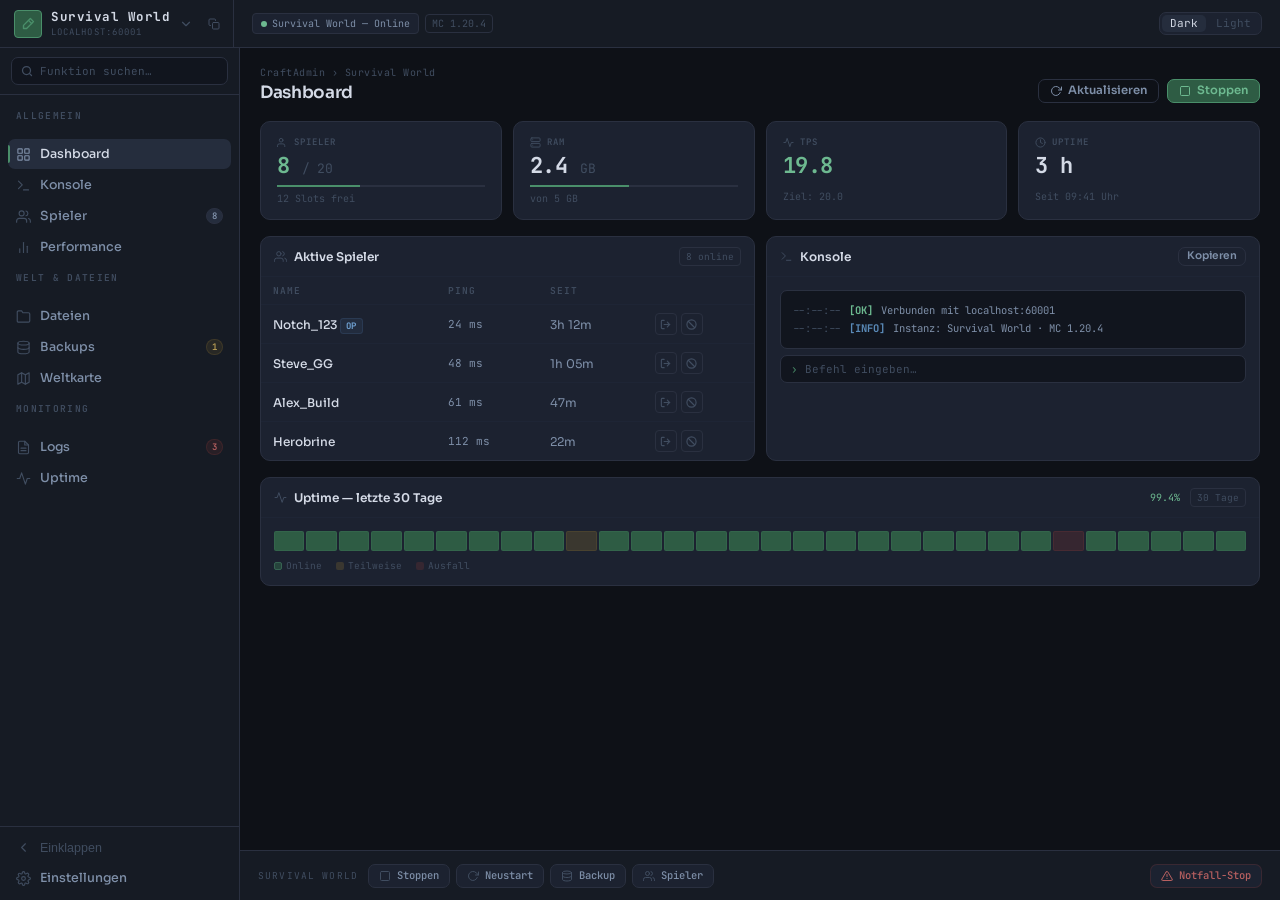
==== commit f5203f5b: "Update index.html" ====
--- a/src/client/index.html
+++ b/src/client/index.html
@@ -2232,6 +2232,121 @@
 .up-legend-item { display: flex; align-items: center; gap: 5px; }
 .up-legend-dot  { width: 8px; height: 8px; border-radius: 2px; }
 
+
+/* ── SETTINGS PAGE ── */
+.page-settings { display: none; }
+.page-settings.active-page {
+  display: flex; flex-direction: column; flex: 1; min-height: 0;
+  overflow-y: auto;
+  scrollbar-width: thin; scrollbar-color: var(--border) transparent;
+}
+.page-settings.active-page::-webkit-scrollbar { width: 5px; }
+.page-settings.active-page::-webkit-scrollbar-thumb { background: var(--border); }
+
+/* Settings layout: content left, TOC right */
+.st-layout {
+  display: grid; grid-template-columns: 1fr 200px;
+  gap: 11px; align-items: start;
+}
+
+/* Left: settings cards */
+.st-sections {
+  display: flex; flex-direction: column; gap: 11px; min-width: 0;
+}
+
+/* Right: sticky TOC — sticks relative to the page scroll container */
+.st-nav-wrap { position: sticky; top: 0; }
+.st-nav {
+  display: flex; flex-direction: column; gap: 2px;
+}
+.st-nav-btn {
+  display: flex; align-items: center; gap: 9px;
+  padding: 7px 11px; border-radius: var(--r-md);
+  background: transparent; border: none; cursor: pointer;
+  font-family: var(--font-mono); font-size: 11px;
+  color: var(--text-secondary); text-align: left; width: 100%;
+  transition: all var(--t);
+}
+.st-nav-btn:hover { background: var(--bg-hover); color: var(--text-primary); }
+.st-nav-btn.active { background: var(--bg-active); color: var(--text-primary); }
+.st-nav-btn svg { color: var(--text-muted); flex-shrink: 0; }
+.st-nav-btn.active svg { color: var(--accent); }
+.st-nav-sep { height: 1px; background: var(--border-subtle); margin: 6px 0; }
+
+/* Section content */
+
+/* Settings card */
+.st-card {
+  background: var(--bg-card); border: 1px solid var(--border);
+  border-radius: var(--r-lg); overflow: hidden;
+}
+.st-card-head {
+  padding: 11px 16px; border-bottom: 1px solid var(--border-subtle);
+  display: flex; align-items: center; gap: 9px;
+}
+.st-card-title {
+  font-size: 12.5px; font-weight: 600; color: var(--text-primary);
+}
+.st-card-sub {
+  font-family: var(--font-mono); font-size: 10px; color: var(--text-muted); margin-top: 1px;
+}
+.st-card-head svg { color: var(--text-muted); flex-shrink: 0; }
+
+/* Setting row */
+.st-row {
+  display: flex; align-items: center; justify-content: space-between;
+  padding: 11px 16px; border-bottom: 1px solid var(--border-subtle); gap: 20px;
+}
+.st-row:last-child { border-bottom: none; }
+.st-row-info { flex: 1; min-width: 0; }
+.st-row-label { font-size: 12px; font-weight: 500; color: var(--text-primary); margin-bottom: 2px; }
+.st-row-desc  { font-family: var(--font-mono); font-size: 10px; color: var(--text-muted); }
+.st-row-ctrl  { flex-shrink: 0; display: flex; align-items: center; gap: 8px; }
+
+/* Toggle switch */
+.st-toggle {
+  position: relative; width: 36px; height: 20px; cursor: pointer; flex-shrink: 0;
+}
+.st-toggle input { opacity: 0; width: 0; height: 0; position: absolute; }
+.st-toggle-track {
+  position: absolute; inset: 0; border-radius: 10px;
+  background: var(--border); transition: background var(--t);
+}
+.st-toggle input:checked ~ .st-toggle-track { background: var(--accent); }
+.st-toggle-thumb {
+  position: absolute; top: 3px; left: 3px;
+  width: 14px; height: 14px; border-radius: 50%;
+  background: var(--text-primary); transition: transform var(--t);
+}
+.st-toggle input:checked ~ .st-toggle-thumb { transform: translateX(16px); }
+
+/* Select / Input */
+.st-select {
+  background: var(--bg-input); border: 1px solid var(--border);
+  border-radius: var(--r-md); padding: 5px 9px;
+  font-family: var(--font-mono); font-size: 11px; color: var(--text-primary);
+  cursor: pointer; transition: border-color var(--t); outline: none;
+}
+.st-select:focus { border-color: var(--border-focus); }
+.st-input {
+  background: var(--bg-input); border: 1px solid var(--border);
+  border-radius: var(--r-md); padding: 5px 9px; width: 120px;
+  font-family: var(--font-mono); font-size: 11px; color: var(--text-primary);
+  transition: border-color var(--t); outline: none;
+}
+.st-input:focus { border-color: var(--border-focus); }
+.st-input-wide { width: 200px; }
+.st-input-unit {
+  font-family: var(--font-mono); font-size: 10px; color: var(--text-muted);
+}
+
+/* Danger zone */
+.st-danger-row {
+  display: flex; align-items: center; justify-content: space-between;
+  padding: 11px 16px; border-bottom: 1px solid var(--border-subtle); gap: 20px;
+}
+.st-danger-row:last-child { border-bottom: none; }
+.st-danger-row .st-row-label { color: var(--text-error); }
 </style>
 </head>
 <body>
@@ -2422,14 +2537,6 @@
 
     <a class="nav-link" href="#" data-nav onclick="nav(this,event)">
       <svg class="nav-icon" viewBox="0 0 24 24" fill="none" stroke="currentColor" stroke-width="1.8" stroke-linecap="round" stroke-linejoin="round">
-        <path d="M22 12h-4l-3 9L9 3l-3 9H2"/>
-      </svg>
-      <span class="nav-text">Crash Reports</span>
-      <span class="nav-badge err" id="nav-badge-crash" style="display:none"></span>
-    </a>
-
-    <a class="nav-link" href="#" data-nav onclick="nav(this,event)">
-      <svg class="nav-icon" viewBox="0 0 24 24" fill="none" stroke="currentColor" stroke-width="1.8" stroke-linecap="round" stroke-linejoin="round">
         <polyline points="22 12 18 12 15 21 9 3 6 12 2 12"/>
       </svg>
       <span class="nav-text">Uptime</span>
@@ -2444,7 +2551,7 @@
       </svg>
       <span class="nav-text">Einklappen</span>
     </button>
-    <a class="nav-link" href="#" onclick="nav(this,event)">
+    <a class="nav-link" href="#" data-nav onclick="nav(this,event)">
       <svg class="nav-icon" viewBox="0 0 24 24" fill="none" stroke="currentColor" stroke-width="1.8" stroke-linecap="round" stroke-linejoin="round">
         <circle cx="12" cy="12" r="3"/>
         <path d="M19.4 15a1.65 1.65 0 0 0 .33 1.82l.06.06a2 2 0 0 1-2.83 2.83l-.06-.06a1.65 1.65 0 0 0-1.82-.33 1.65 1.65 0 0 0-1 1.51V21a2 2 0 0 1-4 0v-.09A1.65 1.65 0 0 0 9 19.4a1.65 1.65 0 0 0-1.82.33l-.06.06a2 2 0 0 1-2.83-2.83l.06-.06A1.65 1.65 0 0 0 4.68 15a1.65 1.65 0 0 0-1.51-1H3a2 2 0 0 1 0-4h.09A1.65 1.65 0 0 0 4.6 9a1.65 1.65 0 0 0-.33-1.82l-.06-.06a2 2 0 0 1 2.83-2.83l.06.06A1.65 1.65 0 0 0 9 4.68a1.65 1.65 0 0 0 1-1.51V3a2 2 0 0 1 4 0v.09a1.65 1.65 0 0 0 1 1.51 1.65 1.65 0 0 0 1.82-.33l.06-.06a2 2 0 0 1 2.83 2.83l-.06.06A1.65 1.65 0 0 0 19.4 9a1.65 1.65 0 0 0 1.51 1H21a2 2 0 0 1 0 4h-.09a1.65 1.65 0 0 0-1.51 1z"/>
@@ -3496,12 +3603,6 @@
           </svg>
           <input type="text" id="lg-search-input" placeholder="Suchen… (Regex mit /pattern/)" oninput="lgSearch(this.value)">
         </div>
-
-        <!-- Level filter buttons -->
-        <button class="lg-level-btn lf-ok"   id="lg-f-ok"   onclick="lgToggleLevel('ok',this)"  >OK</button>
-        <button class="lg-level-btn lf-info"  id="lg-f-info" onclick="lgToggleLevel('info',this)">INFO</button>
-        <button class="lg-level-btn lf-warn"  id="lg-f-warn" onclick="lgToggleLevel('warn',this)">WARN</button>
-        <button class="lg-level-btn lf-error" id="lg-f-err"  onclick="lgToggleLevel('err',this)" >ERROR</button>
       </div>
 
       <!-- Log card -->
@@ -3541,35 +3642,18 @@
               </div>
             </div>
           </div>
-          <span class="lg-line-count" id="lg-line-count">4 218 Zeilen</span>
+          <div style="display:flex;align-items:center;gap:6px;flex-shrink:0">
+            <button class="lg-level-btn lf-ok"   id="lg-f-ok"   onclick="lgToggleLevel('ok',this)"  >OK</button>
+            <button class="lg-level-btn lf-info"  id="lg-f-info" onclick="lgToggleLevel('info',this)">INFO</button>
+            <button class="lg-level-btn lf-warn"  id="lg-f-warn" onclick="lgToggleLevel('warn',this)">WARN</button>
+            <button class="lg-level-btn lf-error" id="lg-f-err"  onclick="lgToggleLevel('err',this)" >ERROR</button>
+            <span class="lg-toolbar-sep"></span>
+            <span class="lg-line-count" id="lg-line-count">4 218 Zeilen</span>
+          </div>
         </div>
 
         <!-- Output -->
         <div class="lg-output" id="lg-output"></div>
-
-        <!-- Status bar -->
-        <div class="lg-statusbar">
-          <div class="lg-sb-chip">
-            <span class="dot dot-on"></span>
-            <span id="lg-sb-file">latest.log</span>
-          </div>
-          <div class="lg-sb-sep"></div>
-          <div class="lg-sb-chip">
-            <span style="color:var(--text-online)" id="lg-sb-ok">4 168 OK</span>
-          </div>
-          <div class="lg-sb-chip">
-            <span style="color:var(--text-warn)" id="lg-sb-warn">47 WARN</span>
-          </div>
-          <div class="lg-sb-chip">
-            <span style="color:var(--text-error)" id="lg-sb-err">3 ERROR</span>
-          </div>
-          <div class="lg-sb-sp"></div>
-          <div class="lg-sb-chip" id="lg-sb-match" style="display:none">
-            <span style="color:#6e9fd0" id="lg-sb-match-text"></span>
-          </div>
-          <div class="lg-sb-sep"></div>
-          <span id="lg-sb-visible">Zeige 4 218 von 4 218</span>
-        </div>
 
       </div>
 
@@ -3809,6 +3893,446 @@
       </div>
 
     </div><!-- /page-uptime -->
+
+    <!-- ═══ PAGE: EINSTELLUNGEN ═══ -->
+    <div id="page-settings" class="page-settings">
+
+      <div class="page-head" style="flex-shrink:0">
+        <div>
+          <div class="page-crumb">CraftAdmin › Survival World › Einstellungen</div>
+          <h1 class="page-title">Einstellungen</h1>
+        </div>
+        <div style="display:flex;gap:8px">
+          <button class="btn btn-ghost" onclick="stReset()">Zurücksetzen</button>
+          <button class="btn btn-primary" onclick="stSave()">
+            <svg viewBox="0 0 24 24" fill="none" stroke="currentColor" stroke-width="2.5" stroke-linecap="round" stroke-linejoin="round">
+              <path d="M19 21H5a2 2 0 0 1-2-2V5a2 2 0 0 1 2-2h11l5 5v11a2 2 0 0 1-2 2z"/>
+              <polyline points="17 21 17 13 7 13 7 21"/>
+              <polyline points="7 3 7 8 15 8"/>
+            </svg>
+            Speichern
+          </button>
+        </div>
+      </div>
+
+      <div class="st-layout">
+
+        <!-- Section content -->
+        <div class="st-sections">
+
+          <!-- SERVER -->
+          <div class="st-card" id="st-server">
+            <div class="st-card-head">
+              <svg width="14" height="14" viewBox="0 0 24 24" fill="none" stroke="currentColor" stroke-width="1.8" stroke-linecap="round" stroke-linejoin="round">
+                <rect x="2" y="3" width="20" height="14" rx="2"/><line x1="8" y1="21" x2="16" y2="21"/><line x1="12" y1="17" x2="12" y2="21"/>
+              </svg>
+              <div>
+                <div class="st-card-title">Server</div>
+                <div class="st-card-sub">Grundlegende Servereinstellungen aus server.properties</div>
+              </div>
+            </div>
+            <div class="st-row">
+              <div class="st-row-info">
+                <div class="st-row-label">Server-Name (MOTD)</div>
+                <div class="st-row-desc">Wird im Minecraft-Launcher als Servername angezeigt</div>
+              </div>
+              <div class="st-row-ctrl">
+                <input class="st-input st-input-wide" type="text" value="Survival World · CraftAdmin" id="st-motd">
+              </div>
+            </div>
+            <div class="st-row">
+              <div class="st-row-info">
+                <div class="st-row-label">Max. Spieler</div>
+                <div class="st-row-desc">Maximale Anzahl gleichzeitiger Verbindungen</div>
+              </div>
+              <div class="st-row-ctrl">
+                <input class="st-input" type="number" value="20" min="1" max="1000" id="st-maxplayers">
+                <span class="st-input-unit">Spieler</span>
+              </div>
+            </div>
+            <div class="st-row">
+              <div class="st-row-info">
+                <div class="st-row-label">Schwierigkeitsgrad</div>
+                <div class="st-row-desc">Schwierigkeit der Welt (peaceful / easy / normal / hard)</div>
+              </div>
+              <div class="st-row-ctrl">
+                <select class="st-select" id="st-difficulty">
+                  <option>peaceful</option>
+                  <option>easy</option>
+                  <option selected>normal</option>
+                  <option>hard</option>
+                </select>
+              </div>
+            </div>
+            <div class="st-row">
+              <div class="st-row-info">
+                <div class="st-row-label">Spielmodus</div>
+                <div class="st-row-desc">Standard-Spielmodus für neue Spieler</div>
+              </div>
+              <div class="st-row-ctrl">
+                <select class="st-select" id="st-gamemode">
+                  <option selected>survival</option>
+                  <option>creative</option>
+                  <option>adventure</option>
+                  <option>spectator</option>
+                </select>
+              </div>
+            </div>
+            <div class="st-row">
+              <div class="st-row-info">
+                <div class="st-row-label">Online-Modus</div>
+                <div class="st-row-desc">Spieler gegen Mojang-Server authentifizieren (empfohlen)</div>
+              </div>
+              <div class="st-row-ctrl">
+                <label class="st-toggle">
+                  <input type="checkbox" checked onchange="toast('Online-Modus: '+(this.checked?'AN':'AUS'))">
+                  <div class="st-toggle-track"></div>
+                  <div class="st-toggle-thumb"></div>
+                </label>
+              </div>
+            </div>
+            <div class="st-row">
+              <div class="st-row-info">
+                <div class="st-row-label">Whitelist</div>
+                <div class="st-row-desc">Nur Spieler auf der Whitelist dürfen beitreten</div>
+              </div>
+              <div class="st-row-ctrl">
+                <label class="st-toggle">
+                  <input type="checkbox" onchange="toast('Whitelist: '+(this.checked?'AN':'AUS'))">
+                  <div class="st-toggle-track"></div>
+                  <div class="st-toggle-thumb"></div>
+                </label>
+              </div>
+            </div>
+          </div>
+
+          <!-- GAMEPLAY -->
+          <div class="st-card" id="st-gameplay">
+            <div class="st-card-head">
+              <svg width="14" height="14" viewBox="0 0 24 24" fill="none" stroke="currentColor" stroke-width="1.8" stroke-linecap="round" stroke-linejoin="round">
+                <line x1="6" y1="12" x2="10" y2="12"/><line x1="8" y1="10" x2="8" y2="14"/>
+                <circle cx="15" cy="12" r="1"/><circle cx="18" cy="10" r="1"/>
+                <path d="M17.92 12a5 5 0 1 1-5.92-4.9V4h2v3.1A5 5 0 0 1 17.92 12z"/>
+              </svg>
+              <div>
+                <div class="st-card-title">Gameplay</div>
+                <div class="st-card-sub">Spielmechanik und Weltgenerierung</div>
+              </div>
+            </div>
+            <div class="st-row">
+              <div class="st-row-info">
+                <div class="st-row-label">PvP</div>
+                <div class="st-row-desc">Spieler können sich gegenseitig Schaden zufügen</div>
+              </div>
+              <div class="st-row-ctrl">
+                <label class="st-toggle">
+                  <input type="checkbox" checked onchange="toast('PvP: '+(this.checked?'AN':'AUS'))">
+                  <div class="st-toggle-track"></div>
+                  <div class="st-toggle-thumb"></div>
+                </label>
+              </div>
+            </div>
+            <div class="st-row">
+              <div class="st-row-info">
+                <div class="st-row-label">Spawn-Schutz</div>
+                <div class="st-row-desc">Radius um den Spawn-Punkt, der vor Zerstörung geschützt ist</div>
+              </div>
+              <div class="st-row-ctrl">
+                <input class="st-input" type="number" value="16" min="0" max="256">
+                <span class="st-input-unit">Blöcke</span>
+              </div>
+            </div>
+            <div class="st-row">
+              <div class="st-row-info">
+                <div class="st-row-label">Sichtweite</div>
+                <div class="st-row-desc">Geladene Chunks rund um jeden Spieler</div>
+              </div>
+              <div class="st-row-ctrl">
+                <input class="st-input" type="number" value="10" min="3" max="32">
+                <span class="st-input-unit">Chunks</span>
+              </div>
+            </div>
+            <div class="st-row">
+              <div class="st-row-info">
+                <div class="st-row-label">Mob-Spawning</div>
+                <div class="st-row-desc">Feindliche Mobs spawnen in der Welt</div>
+              </div>
+              <div class="st-row-ctrl">
+                <label class="st-toggle">
+                  <input type="checkbox" checked onchange="toast('Mob-Spawning: '+(this.checked?'AN':'AUS'))">
+                  <div class="st-toggle-track"></div>
+                  <div class="st-toggle-thumb"></div>
+                </label>
+              </div>
+            </div>
+            <div class="st-row">
+              <div class="st-row-info">
+                <div class="st-row-label">Nether</div>
+                <div class="st-row-desc">Spieler können den Nether betreten</div>
+              </div>
+              <div class="st-row-ctrl">
+                <label class="st-toggle">
+                  <input type="checkbox" checked onchange="toast('Nether: '+(this.checked?'AN':'AUS'))">
+                  <div class="st-toggle-track"></div>
+                  <div class="st-toggle-thumb"></div>
+                </label>
+              </div>
+            </div>
+            <div class="st-row">
+              <div class="st-row-info">
+                <div class="st-row-label">End</div>
+                <div class="st-row-desc">Spieler können The End betreten</div>
+              </div>
+              <div class="st-row-ctrl">
+                <label class="st-toggle">
+                  <input type="checkbox" checked onchange="toast('End: '+(this.checked?'AN':'AUS'))">
+                  <div class="st-toggle-track"></div>
+                  <div class="st-toggle-thumb"></div>
+                </label>
+              </div>
+            </div>
+          </div>
+
+          <!-- NETZWERK -->
+          <div class="st-card" id="st-netzwerk">
+            <div class="st-card-head">
+              <svg width="14" height="14" viewBox="0 0 24 24" fill="none" stroke="currentColor" stroke-width="1.8" stroke-linecap="round" stroke-linejoin="round">
+                <circle cx="12" cy="12" r="10"/><line x1="2" y1="12" x2="22" y2="12"/>
+                <path d="M12 2a15.3 15.3 0 0 1 4 10 15.3 15.3 0 0 1-4 10 15.3 15.3 0 0 1-4-10 15.3 15.3 0 0 1 4-10z"/>
+              </svg>
+              <div>
+                <div class="st-card-title">Netzwerk</div>
+                <div class="st-card-sub">Port, IP und Verbindungseinstellungen</div>
+              </div>
+            </div>
+            <div class="st-row">
+              <div class="st-row-info">
+                <div class="st-row-label">Server-Port</div>
+                <div class="st-row-desc">TCP-Port auf dem der Server lauscht (Standard: 25565)</div>
+              </div>
+              <div class="st-row-ctrl">
+                <input class="st-input" type="number" value="25565" min="1024" max="65535">
+              </div>
+            </div>
+            <div class="st-row">
+              <div class="st-row-info">
+                <div class="st-row-label">Server-IP (Bind)</div>
+                <div class="st-row-desc">Leer lassen um auf allen Interfaces zu lauschen</div>
+              </div>
+              <div class="st-row-ctrl">
+                <input class="st-input st-input-wide" type="text" placeholder="0.0.0.0">
+              </div>
+            </div>
+            <div class="st-row">
+              <div class="st-row-info">
+                <div class="st-row-label">Netzwerk-Komprimierung</div>
+                <div class="st-row-desc">Pakete ab dieser Größe komprimieren (-1 = deaktiviert)</div>
+              </div>
+              <div class="st-row-ctrl">
+                <input class="st-input" type="number" value="256" min="-1">
+                <span class="st-input-unit">Bytes</span>
+              </div>
+            </div>
+            <div class="st-row">
+              <div class="st-row-info">
+                <div class="st-row-label">Query aktivieren</div>
+                <div class="st-row-desc">UDP-Query-Protokoll für externe Serverüberwachung</div>
+              </div>
+              <div class="st-row-ctrl">
+                <label class="st-toggle">
+                  <input type="checkbox" onchange="toast('Query: '+(this.checked?'AN':'AUS'))">
+                  <div class="st-toggle-track"></div>
+                  <div class="st-toggle-thumb"></div>
+                </label>
+              </div>
+            </div>
+          </div>
+
+          <!-- RCON -->
+          <div class="st-card" id="st-rcon">
+            <div class="st-card-head">
+              <svg width="14" height="14" viewBox="0 0 24 24" fill="none" stroke="currentColor" stroke-width="1.8" stroke-linecap="round" stroke-linejoin="round">
+                <polyline points="4 17 10 11 4 5"/><line x1="12" y1="19" x2="20" y2="19"/>
+              </svg>
+              <div>
+                <div class="st-card-title">RCON</div>
+                <div class="st-card-sub">Remote-Konsole für externe Verwaltung</div>
+              </div>
+            </div>
+            <div class="st-row">
+              <div class="st-row-info">
+                <div class="st-row-label">RCON aktivieren</div>
+                <div class="st-row-desc">Fernzugriff auf die Serverkonsole per RCON-Protokoll</div>
+              </div>
+              <div class="st-row-ctrl">
+                <label class="st-toggle">
+                  <input type="checkbox" id="st-rcon-toggle" onchange="stToggleRcon(this)">
+                  <div class="st-toggle-track"></div>
+                  <div class="st-toggle-thumb"></div>
+                </label>
+              </div>
+            </div>
+            <div class="st-row" id="st-rcon-port-row" style="opacity:0.4;pointer-events:none">
+              <div class="st-row-info">
+                <div class="st-row-label">RCON-Port</div>
+                <div class="st-row-desc">Port für RCON-Verbindungen (Standard: 25575)</div>
+              </div>
+              <div class="st-row-ctrl">
+                <input class="st-input" type="number" value="25575">
+              </div>
+            </div>
+            <div class="st-row" id="st-rcon-pw-row" style="opacity:0.4;pointer-events:none">
+              <div class="st-row-info">
+                <div class="st-row-label">RCON-Passwort</div>
+                <div class="st-row-desc">Passwort für die RCON-Authentifizierung</div>
+              </div>
+              <div class="st-row-ctrl">
+                <input class="st-input st-input-wide" type="password" placeholder="••••••••••••">
+              </div>
+            </div>
+          </div>
+
+          <!-- RESSOURCEN -->
+          <div class="st-card" id="st-ressourcen">
+            <div class="st-card-head">
+              <svg width="14" height="14" viewBox="0 0 24 24" fill="none" stroke="currentColor" stroke-width="1.8" stroke-linecap="round" stroke-linejoin="round">
+                <polyline points="22 12 18 12 15 21 9 3 6 12 2 12"/>
+              </svg>
+              <div>
+                <div class="st-card-title">Ressourcen</div>
+                <div class="st-card-sub">JVM-Speicher und Performance-Einstellungen</div>
+              </div>
+            </div>
+            <div class="st-row">
+              <div class="st-row-info">
+                <div class="st-row-label">Heap-Speicher (Xmx)</div>
+                <div class="st-row-desc">Maximaler Java-Heap-Speicher</div>
+              </div>
+              <div class="st-row-ctrl">
+                <input class="st-input" type="number" value="4096" min="512" step="512">
+                <span class="st-input-unit">MB</span>
+              </div>
+            </div>
+            <div class="st-row">
+              <div class="st-row-info">
+                <div class="st-row-label">Min. Heap-Speicher (Xms)</div>
+                <div class="st-row-desc">Initialer Java-Heap-Speicher beim Start</div>
+              </div>
+              <div class="st-row-ctrl">
+                <input class="st-input" type="number" value="1024" min="256" step="256">
+                <span class="st-input-unit">MB</span>
+              </div>
+            </div>
+            <div class="st-row">
+              <div class="st-row-info">
+                <div class="st-row-label">Auto-Neustart bei Absturz</div>
+                <div class="st-row-desc">Server automatisch neu starten wenn er unerwartet beendet wird</div>
+              </div>
+              <div class="st-row-ctrl">
+                <label class="st-toggle">
+                  <input type="checkbox" checked onchange="toast('Auto-Neustart: '+(this.checked?'AN':'AUS'))">
+                  <div class="st-toggle-track"></div>
+                  <div class="st-toggle-thumb"></div>
+                </label>
+              </div>
+            </div>
+            <div class="st-row">
+              <div class="st-row-info">
+                <div class="st-row-label">Zusätzliche JVM-Flags</div>
+                <div class="st-row-desc">Erweiterte JVM-Parameter (für erfahrene Nutzer)</div>
+              </div>
+              <div class="st-row-ctrl">
+                <input class="st-input st-input-wide" type="text" value="-XX:+UseG1GC -XX:+ParallelRefProcEnabled">
+              </div>
+            </div>
+          </div>
+
+          <!-- GEFAHRENZONE -->
+          <div class="st-card" id="st-gefahrenzone">
+            <div class="st-card-head">
+              <svg width="14" height="14" viewBox="0 0 24 24" fill="none" stroke="currentColor" stroke-width="1.8" stroke-linecap="round" stroke-linejoin="round">
+                <path d="M10.29 3.86L1.82 18a2 2 0 0 0 1.71 3h16.94a2 2 0 0 0 1.71-3L13.71 3.86a2 2 0 0 0-3.42 0z"/>
+                <line x1="12" y1="9" x2="12" y2="13"/><line x1="12" y1="17" x2="12.01" y2="17"/>
+              </svg>
+              <div>
+                <div class="st-card-title" style="color:var(--text-error)">Gefahrenzone</div>
+                <div class="st-card-sub">Irreversible Aktionen — bitte mit Bedacht verwenden</div>
+              </div>
+            </div>
+            <div class="st-danger-row">
+              <div class="st-row-info">
+                <div class="st-row-label" style="color:var(--text-error)">Welt zurücksetzen</div>
+                <div class="st-row-desc">Löscht alle Weltdaten unwiderruflich. Empfehlung: vorher Backup erstellen.</div>
+              </div>
+              <button class="btn btn-ghost" style="border-color:var(--text-error);color:var(--text-error);flex-shrink:0" onclick="toast('Sicherheitsabfrage: Welt zurücksetzen…')">
+                Welt löschen
+              </button>
+            </div>
+            <div class="st-danger-row">
+              <div class="st-row-info">
+                <div class="st-row-label" style="color:var(--text-error)">Server löschen</div>
+                <div class="st-row-desc">Entfernt diese Instanz vollständig aus CraftAdmin inkl. aller Daten.</div>
+              </div>
+              <button class="btn btn-ghost" style="border-color:var(--text-error);color:var(--text-error);flex-shrink:0" onclick="toast('Sicherheitsabfrage: Server löschen…')">
+                Instanz entfernen
+              </button>
+            </div>
+          </div>
+
+        </div><!-- /st-sections -->
+
+        <!-- Section nav (TOC) -->
+        <div class="st-nav-wrap">
+          <div class="st-nav" id="st-nav">
+          <button class="st-nav-btn active" data-section="server" onclick="stSection('server',this)">
+            <svg width="13" height="13" viewBox="0 0 24 24" fill="none" stroke="currentColor" stroke-width="1.8" stroke-linecap="round" stroke-linejoin="round">
+              <rect x="2" y="3" width="20" height="14" rx="2"/><line x1="8" y1="21" x2="16" y2="21"/><line x1="12" y1="17" x2="12" y2="21"/>
+            </svg>
+            Server
+          </button>
+          <button class="st-nav-btn" data-section="gameplay" onclick="stSection('gameplay',this)">
+            <svg width="13" height="13" viewBox="0 0 24 24" fill="none" stroke="currentColor" stroke-width="1.8" stroke-linecap="round" stroke-linejoin="round">
+              <line x1="6" y1="12" x2="10" y2="12"/><line x1="8" y1="10" x2="8" y2="14"/>
+              <circle cx="15" cy="12" r="1"/><circle cx="18" cy="10" r="1"/>
+              <path d="M17.92 12a5 5 0 1 1-5.92-4.9V4h2v3.1A5 5 0 0 1 17.92 12z"/>
+            </svg>
+            Gameplay
+          </button>
+          <button class="st-nav-btn" data-section="netzwerk" onclick="stSection('netzwerk',this)">
+            <svg width="13" height="13" viewBox="0 0 24 24" fill="none" stroke="currentColor" stroke-width="1.8" stroke-linecap="round" stroke-linejoin="round">
+              <circle cx="12" cy="12" r="10"/>
+              <line x1="2" y1="12" x2="22" y2="12"/>
+              <path d="M12 2a15.3 15.3 0 0 1 4 10 15.3 15.3 0 0 1-4 10 15.3 15.3 0 0 1-4-10 15.3 15.3 0 0 1 4-10z"/>
+            </svg>
+            Netzwerk
+          </button>
+          <button class="st-nav-btn" data-section="rcon" onclick="stSection('rcon',this)">
+            <svg width="13" height="13" viewBox="0 0 24 24" fill="none" stroke="currentColor" stroke-width="1.8" stroke-linecap="round" stroke-linejoin="round">
+              <polyline points="4 17 10 11 4 5"/><line x1="12" y1="19" x2="20" y2="19"/>
+            </svg>
+            RCON
+          </button>
+          <button class="st-nav-btn" data-section="ressourcen" onclick="stSection('ressourcen',this)">
+            <svg width="13" height="13" viewBox="0 0 24 24" fill="none" stroke="currentColor" stroke-width="1.8" stroke-linecap="round" stroke-linejoin="round">
+              <polyline points="22 12 18 12 15 21 9 3 6 12 2 12"/>
+            </svg>
+            Ressourcen
+          </button>
+          <div class="st-nav-sep"></div>
+          <button class="st-nav-btn" data-section="gefahrenzone" onclick="stSection('gefahrenzone',this)">
+            <svg width="13" height="13" viewBox="0 0 24 24" fill="none" stroke="currentColor" stroke-width="1.8" stroke-linecap="round" stroke-linejoin="round">
+              <path d="M10.29 3.86L1.82 18a2 2 0 0 0 1.71 3h16.94a2 2 0 0 0 1.71-3L13.71 3.86a2 2 0 0 0-3.42 0z"/>
+              <line x1="12" y1="9" x2="12" y2="13"/><line x1="12" y1="17" x2="12.01" y2="17"/>
+            </svg>
+            <span style="color:var(--text-error)">Gefahrenzone</span>
+          </button>
+        </div><!-- /st-nav -->
+        </div><!-- /st-nav-wrap -->
+
+
+
+      </div><!-- /st-layout -->
+    </div><!-- /page-settings -->
 
   </div><!-- /content -->
 
@@ -4139,7 +4663,12 @@
 
 function toggleSidebar() {
   document.body.classList.toggle('sidebar-collapsed');
-}
+  // Resize map canvas after sidebar CSS transition finishes (~250ms)
+  setTimeout(() => {
+    if (typeof mapResize === 'function') mapResize();
+  }, 260);
+}
+
 
 // ── PAGE ROUTING ───────────────────────────────────────
 const PAGES = {
@@ -4152,6 +4681,7 @@
   'Backups':     'page-backups',
   'Logs':        'page-logs',
   'Uptime':      'page-uptime',
+  'Einstellungen': 'page-settings',
 };
 
 function nav(el, e) {
@@ -4163,7 +4693,7 @@
   const pageId = PAGES[label];
 
   // Hide all pages
-  document.querySelectorAll('.page-dashboard, .page-files, .page-console, .page-players, .page-perf, .page-worldmap, .page-backups, .page-logs, .page-uptime').forEach(p => p.classList.remove('active-page'));
+  document.querySelectorAll('.page-dashboard, .page-files, .page-console, .page-players, .page-perf, .page-worldmap, .page-backups, .page-logs, .page-uptime, .page-settings').forEach(p => p.classList.remove('active-page'));
 
   if (pageId) {
     document.getElementById(pageId).classList.add('active-page');
@@ -4175,6 +4705,7 @@
     if (pageId === 'page-backups')  bkInit();
     if (pageId === 'page-logs')     lgInit();
     if (pageId === 'page-uptime')   upInit();
+    if (pageId === 'page-settings') stInit();
   } else {
     document.getElementById('page-dashboard').classList.add('active-page');
     toast('Seite: ' + label + ' (noch nicht implementiert)');
@@ -5235,6 +5766,12 @@
 
   mapResize();
   window.addEventListener('resize', mapResize);
+
+  // Observe the map card container so canvas resizes during sidebar transitions
+  if (mapResizeObserver) mapResizeObserver.disconnect();
+  mapResizeObserver = new ResizeObserver(() => mapResize());
+  mapResizeObserver.observe(mapVP);
+
   mapState.offsetX = 0;
   mapState.offsetZ = 0;
 
@@ -5260,6 +5797,9 @@
   mapCanvas.height = mapVP.clientHeight;
   mapRender();
 }
+
+/** @type {ResizeObserver|null} */
+let mapResizeObserver = null;
 
 function mapRender() {
   if (!mapCtx || !mapCanvas) return;
@@ -6446,6 +6986,88 @@
   upRenderChart();
 }
 
+
+// ── SETTINGS PAGE ─────────────────────────────────────────────────────────
+
+/** @type {Function|null} */
+let stScrollHandler = null;
+
+/** Initialise the settings page — set up scroll spy. */
+function stInit() {
+  // Teardown previous handler
+  const scrollEl = document.querySelector('.page-settings.active-page');
+  if (!scrollEl) return;
+
+  if (stScrollHandler) scrollEl.removeEventListener('scroll', stScrollHandler);
+
+  const sections = ['server','gameplay','netzwerk','rcon','ressourcen','gefahrenzone'];
+
+  stScrollHandler = () => {
+    const containerTop = scrollEl.getBoundingClientRect().top;
+    const midpoint = containerTop + scrollEl.clientHeight * 0.35;
+
+    // Pick the last section whose top is above the midpoint of the visible area
+    let active = sections[0];
+    for (const id of sections) {
+      const el = document.getElementById('st-' + id);
+      if (!el) continue;
+      if (el.getBoundingClientRect().top <= midpoint) {
+        active = id;
+      }
+    }
+    stSetActive(active);
+  };
+
+  scrollEl.addEventListener('scroll', stScrollHandler, { passive: true });
+  // Run once immediately to set initial state
+  stScrollHandler();
+}
+
+/**
+ * Highlight a TOC button without scrolling.
+ * @param {string} id
+ */
+function stSetActive(id) {
+  document.querySelectorAll('.st-nav-btn').forEach(b => b.classList.remove('active'));
+  const btn = document.querySelector(`.st-nav-btn[data-section="${id}"]`);
+  if (btn) btn.classList.add('active');
+}
+
+/**
+ * Scroll to a settings section and highlight the nav button.
+ * @param {string} id
+ * @param {HTMLElement} btn
+ */
+function stSection(id, btn) {
+  stSetActive(id);
+  const el = document.getElementById('st-' + id);
+  const scrollEl = document.querySelector('.page-settings.active-page');
+  if (el && scrollEl) {
+    const containerTop = scrollEl.getBoundingClientRect().top;
+    const elTop = el.getBoundingClientRect().top;
+    scrollEl.scrollBy({ top: elTop - containerTop - 18, behavior: 'smooth' });
+  }
+}
+
+/**
+ * Enable/disable RCON sub-fields based on toggle state.
+ * @param {HTMLInputElement} cb
+ */
+function stToggleRcon(cb) {
+  const opacity = cb.checked ? '1' : '0.4';
+  const events  = cb.checked ? '' : 'none';
+  ['st-rcon-port-row', 'st-rcon-pw-row'].forEach(id => {
+    const el = document.getElementById(id);
+    if (el) { el.style.opacity = opacity; el.style.pointerEvents = events; }
+  });
+}
+
+/** Save settings (mock). */
+function stSave() { toast('Einstellungen gespeichert'); }
+
+/** Reset settings (mock). */
+function stReset() { toast('Einstellungen zurückgesetzt'); }
+
 </script>
 </body>
-</html>+</html>
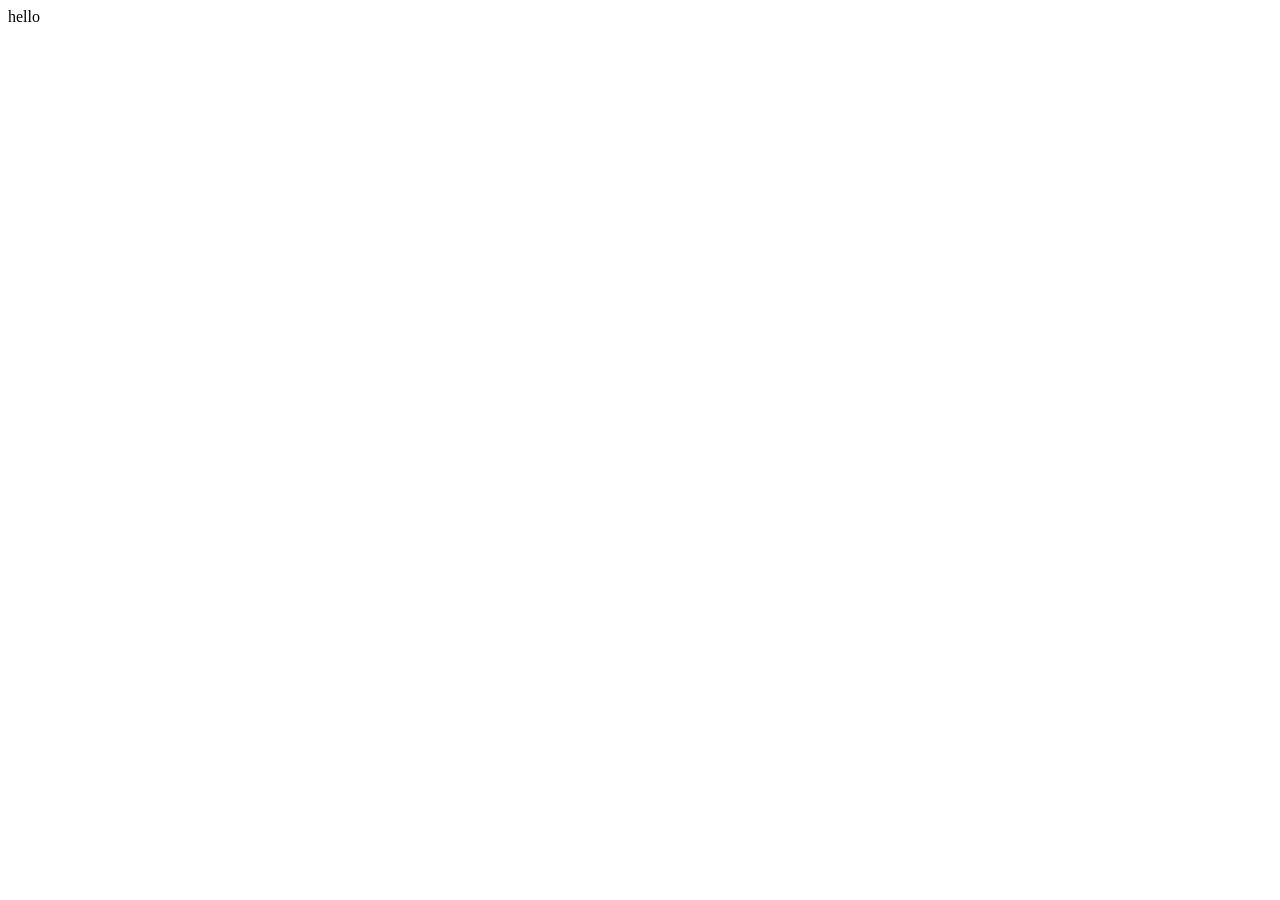
==== commit 1b3b3da7: "refactor" ====
--- a/src/client/index.html
+++ b/src/client/index.html
@@ -1,7073 +1,13 @@
 <!DOCTYPE html>
-<html lang="de">
-<head>
-<meta charset="UTF-8">
-<meta name="viewport" content="width=device-width, initial-scale=1.0">
-<title>CraftAdmin — Minecraft Dashboard</title>
-<link href="https://fonts.googleapis.com/css2?family=JetBrains+Mono:wght@300;400;500;600;700&family=Sora:wght@300;400;500;600&display=swap" rel="stylesheet">
-<style>
-:root {
-  --bg-base:       #0e1117;
-  --bg-surface:    #161b24;
-  --bg-card:       #1c2230;
-  --bg-hover:      #202736;
-  --bg-active:     #252d3d;
-  --bg-input:      #11151e;
-
-  --border:        #2a3040;
-  --border-subtle: #1e2535;
-  --border-focus:  #3d5a80;
-
-  --text-primary:  #d4dae6;
-  --text-secondary:#7e8fa8;
-  --text-muted:    #404d60;
-
-  --accent:        #4a8f6a;
-  --accent-dim:    #2e5c44;
-  --accent-glow:   rgba(74,143,106,0.12);
-
-  --text-online:   #6db990;
-  --text-warn:     #b89d55;
-  --text-offline:  #5a6478;
-  --text-error:    #b86060;
-
-  --sidebar-w: 240px;
-  --font-mono: 'JetBrains Mono', monospace;
-  --font-ui:   'Sora', sans-serif;
-  --r-sm: 4px; --r-md: 7px; --r-lg: 10px;
-  --shadow-card: 0 2px 8px rgba(0,0,0,0.35);
-  --t: 140ms ease;
-}
-
-[data-theme="light"] {
-  --bg-base:       #f0f2f6;
-  --bg-surface:    #ffffff;
-  --bg-card:       #ffffff;
-  --bg-hover:      #f4f5f8;
-  --bg-active:     #eaecf2;
-  --bg-input:      #f8f9fb;
-  --border:        #dde1ea;
-  --border-subtle: #eaecf2;
-  --border-focus:  #3d5a80;
-  --text-primary:  #1a2032;
-  --text-secondary:#5a6a82;
-  --text-muted:    #a0aab8;
-  --accent:        #2e7a50;
-  --accent-dim:    #d4ead9;
-  --accent-glow:   rgba(46,122,80,0.08);
-  --text-online:   #2a6e40;
-  --text-warn:     #8a6820;
-  --text-offline:  #8090a8;
-  --text-error:    #8a3030;
-  --shadow-card: 0 1px 4px rgba(0,0,0,0.10);
-}
-
-*,*::before,*::after { box-sizing: border-box; margin: 0; padding: 0; }
-html { height: 100%; }
-body {
-  font-family: var(--font-ui);
-  font-size: 13px;
-  background: var(--bg-base);
-  color: var(--text-primary);
-  height: 100vh;
-  display: grid;
-  grid-template-areas:
-    "header header"
-    "sidebar main"
-    "sidebar footer";
-  grid-template-rows: auto 1fr auto;
-  grid-template-columns: var(--sidebar-w) 1fr;
-  overflow: hidden;
-  transition: background 0.25s, color 0.25s, grid-template-columns 0.22s ease;
-}
-body.sidebar-collapsed {
-  grid-template-columns: 55px 1fr;
-}
-
-/* Im kollapierten Zustand Text/Badges ausblenden, Icons zentrieren */
-body.sidebar-collapsed .sidebar .nav-text,
-body.sidebar-collapsed .sidebar .nav-badge,
-body.sidebar-collapsed .sidebar .sidebar-search { display: none; }
-
-/* Nav-group als Trennbalken — gleiche Höhe wie normal, Text unsichtbar */
-body.sidebar-collapsed .sidebar .nav-group {
-  padding: 10px 8px 4px;
-  font-size: 0;
-  line-height: 1;
-  height: 24px;
-  box-sizing: content-box;
-  display: flex; align-items: center; justify-content: center;
-}
-body.sidebar-collapsed .sidebar .nav-group::after {
-  content: '';
-  display: block;
-  width: 60%;
-  height: 1px;
-  background: var(--border);
-  border-radius: 1px;
-}
-
-body.sidebar-collapsed .sidebar .nav-link {
-  justify-content: center;
-  padding: 7px 8px;
-  gap: 0;
-}
-body.sidebar-collapsed .sidebar .sidebar-nav { padding: 6px 8px; }
-body.sidebar-collapsed .sidebar .sidebar-footer { padding: 6px 8px; }
-
-/* ── HEADER ── */
-.app-header {
-  grid-area: header;
-  height: 48px;
-  background: var(--bg-surface);
-  border-bottom: 1px solid var(--border);
-  display: flex; align-items: center;
-  z-index: 20;
-  transition: background 0.25s;
-}
-
-/* ── SIDEBAR ── */
-.sidebar {
-  grid-area: sidebar;
-  background: var(--bg-surface);
-  border-right: 1px solid var(--border);
-  display: flex;
-  flex-direction: column;
-  overflow: hidden;
-  z-index: 10;
-  position: relative;
-  transition: background 0.25s, border-color 0.25s;
-}
-
-/* ── MAIN ── */
-.main {
-  grid-area: main;
-  display: flex; flex-direction: column;
-  overflow: hidden; min-width: 0;
-}
-
-/* ── FOOTER ── */
-.app-footer {
-  grid-area: footer;
-}
-
-/* Toggle button — styled as normal nav-link */
-.sidebar-toggle-btn {
-  display: flex; align-items: center; gap: 9px;
-  width: 100%; padding: 7px 8px; border-radius: var(--r-md);
-  background: none; border: none; cursor: pointer;
-  color: var(--text-muted); font-size: 12.5px; font-weight: 500;
-  transition: background var(--t), color var(--t);
-  white-space: nowrap; margin-bottom: 1px;
-}
-.sidebar-toggle-btn:hover { background: var(--bg-hover); color: var(--text-primary); }
-.sidebar-toggle-btn svg { width: 15px; height: 15px; flex-shrink: 0; transition: transform 0.22s ease; }
-body.sidebar-collapsed .sidebar-toggle-btn svg { transform: rotate(180deg); }
-body.sidebar-collapsed .sidebar-toggle-btn { justify-content: center; padding: 7px 0; gap: 0; }
-
-/* Instance selector */
-.instance-selector {
-  position: relative;
-  flex-shrink: 0;
-}
-
-.instance-btn {
-  display: flex;
-  align-items: center;
-  gap: 9px;
-  flex: 1;
-  padding: 13px 10px 13px 14px;
-  background: none;
-  border: none;
-  cursor: pointer;
-  color: var(--text-primary);
-  text-align: left;
-  transition: background var(--t);
-  min-width: 0;
-}
-.instance-btn:hover { background: var(--bg-hover); }
-
-.instance-header-row {
-  display: flex;
-  align-items: center;
-  padding-right: 8px;
-}
-.instance-header-row:hover { background: var(--bg-hover); }
-
-.instance-icon {
-  width: 28px; height: 28px;
-  background: var(--accent-dim);
-  border: 1px solid var(--accent);
-  border-radius: var(--r-sm);
-  display: flex; align-items: center; justify-content: center;
-  flex-shrink: 0;
-  color: var(--accent);
-}
-
-.instance-label { display: flex; flex-direction: column; line-height: 1.15; flex: 1; min-width: 0; }
-.instance-name { font-family: var(--font-mono); font-size: 12.5px; font-weight: 700; letter-spacing: 0.04em; white-space: nowrap; overflow: hidden; text-overflow: ellipsis; }
-.instance-sub  { font-family: var(--font-mono); font-size: 9px; letter-spacing: 0.12em; color: var(--text-muted); text-transform: uppercase; margin-top: 2px; white-space: nowrap; overflow: hidden; text-overflow: ellipsis; }
-
-.instance-copy {
-  width: 22px; height: 22px;
-  background: none; border: 1px solid transparent;
-  border-radius: var(--r-sm);
-  display: flex; align-items: center; justify-content: center;
-  cursor: pointer; color: var(--text-muted);
-  flex-shrink: 0; transition: all var(--t);
-}
-.instance-copy:hover { background: var(--bg-active); border-color: var(--border); color: var(--text-primary); }
-
-.instance-chevron { color: var(--text-muted); flex-shrink: 0; transition: transform var(--t); }
-.instance-selector.open .instance-chevron { transform: rotate(180deg); }
-
-.instance-dropdown {
-  display: none;
-  position: absolute;
-  top: calc(100% + 3px);
-  left: 8px; right: 8px;
-  background: var(--bg-card);
-  border: 1px solid var(--border);
-  border-radius: var(--r-md);
-  z-index: 100;
-  overflow: hidden;
-}
-.instance-selector.open .instance-dropdown { display: block; }
-
-.instance-dropdown-header {
-  font-family: var(--font-mono); font-size: 9px; font-weight: 600;
-  letter-spacing: 0.14em; text-transform: uppercase;
-  color: var(--text-muted); padding: 8px 10px 4px;
-}
-
-.instance-option {
-  display: flex; align-items: center; gap: 9px;
-  padding: 8px 10px; cursor: pointer;
-  transition: background var(--t);
-}
-.instance-option:hover { background: var(--bg-hover); }
-.instance-option.active { background: var(--bg-active); }
-
-.iopt-dot { width: 6px; height: 6px; border-radius: 50%; flex-shrink: 0; }
-.iopt-label { display: flex; flex-direction: column; line-height: 1.2; flex: 1; min-width: 0; }
-.iopt-name { font-family: var(--font-mono); font-size: 11.5px; font-weight: 600; color: var(--text-primary); white-space: nowrap; overflow: hidden; text-overflow: ellipsis; }
-.iopt-addr { font-family: var(--font-mono); font-size: 9.5px; color: var(--text-muted); }
-.iopt-check { color: var(--accent); flex-shrink: 0; }
-
-.instance-dropdown-footer { border-top: 1px solid var(--border); padding: 4px; }
-.instance-add-btn {
-  display: flex; align-items: center; gap: 7px;
-  width: 100%; padding: 7px 8px;
-  background: none; border: none; cursor: pointer;
-  border-radius: var(--r-sm);
-  font-family: var(--font-mono); font-size: 11px; color: var(--text-muted);
-  transition: background var(--t), color var(--t);
-}
-.instance-add-btn:hover { background: var(--bg-hover); color: var(--text-primary); }
-
-.sidebar-search { padding: 9px 11px; border-bottom: 1px solid var(--border); flex-shrink: 0; }
-.search-box {
-  display: flex; align-items: center; gap: 7px;
-  background: var(--bg-input); border: 1px solid var(--border);
-  border-radius: var(--r-md); padding: 6px 9px;
-  transition: border-color var(--t);
-}
-.search-box:focus-within { border-color: var(--border-focus); }
-.search-box input {
-  background: none; border: none; outline: none;
-  font-family: var(--font-mono); font-size: 11px;
-  color: var(--text-primary); width: 100%;
-}
-.search-box input::placeholder { color: var(--text-muted); }
-.search-box svg { color: var(--text-muted); flex-shrink: 0; }
-
-.sidebar-nav { flex: 1; overflow-y: auto; padding: 6px 8px; scrollbar-width: none; }
-.sidebar-nav::-webkit-scrollbar { display: none; }
-
-.nav-group {
-  font-family: var(--font-mono); font-size: 9.5px; font-weight: 600;
-  letter-spacing: 0.14em; text-transform: uppercase;
-  color: var(--text-muted); padding: 10px 8px 4px;
-  line-height: 1; height: 24px; box-sizing: content-box;
-}
-
-.nav-link {
-  display: flex; align-items: center; gap: 9px;
-  padding: 7px 8px; border-radius: var(--r-md);
-  cursor: pointer; text-decoration: none;
-  color: var(--text-secondary); font-size: 12.5px; font-weight: 500;
-  margin-bottom: 1px; transition: background var(--t), color var(--t);
-  position: relative; overflow: hidden; white-space: nowrap;
-}
-.nav-link:hover { background: var(--bg-hover); color: var(--text-primary); }
-.nav-link.active { background: var(--bg-active); color: var(--text-primary); }
-.nav-link.active::before {
-  content: ''; position: absolute; left: 0; top: 20%; bottom: 20%;
-  width: 2px; background: var(--accent); border-radius: 0 2px 2px 0;
-}
-.nav-icon { width: 15px; height: 15px; color: var(--text-muted); flex-shrink: 0; transition: color var(--t); }
-.nav-link:hover .nav-icon, .nav-link.active .nav-icon { color: var(--text-secondary); }
-
-.nav-badge {
-  margin-left: auto; font-family: var(--font-mono); font-size: 9px;
-  font-weight: 600; padding: 1px 5px; border-radius: 99px;
-  background: var(--bg-active); color: var(--text-secondary);
-  border: 1px solid var(--border); flex-shrink: 0;
-}
-.nav-badge.warn { background: rgba(122,100,48,0.18); color: var(--text-warn); border-color: rgba(122,100,48,0.28); }
-.nav-badge.err  { background: rgba(122,53,53,0.18);  color: var(--text-error); border-color: rgba(122,53,53,0.28); }
-
-.sidebar-footer { border-top: 1px solid var(--border); padding: 6px 8px; flex-shrink: 0; }
-
-/* ── MAIN ── */
-.main { flex: 1; display: flex; flex-direction: column; overflow: hidden; min-width: 0; }
-
-/* ── HEADER component styles ── */
-.status-rail { display: flex; align-items: center; gap: 6px; flex: 1; overflow: hidden; min-width: 0; padding: 0 18px; }
-.schip {
-  display: flex; align-items: center; gap: 5px;
-  background: var(--bg-card); border: 1px solid var(--border);
-  border-radius: var(--r-sm); padding: 3px 8px;
-  font-family: var(--font-mono); font-size: 10px;
-  color: var(--text-secondary); white-space: nowrap; flex-shrink: 0;
-}
-.dot { width: 6px; height: 6px; border-radius: 50%; flex-shrink: 0; }
-.dot-on  { background: var(--text-online); animation: blink 2.5s ease-in-out infinite; }
-.dot-warn{ background: var(--text-warn); }
-.dot-off { background: var(--text-muted); }
-@keyframes blink { 0%,100%{opacity:1} 50%{opacity:0.4} }
-.topbar-end { display: flex; align-items: center; gap: 8px; padding-right: 18px; flex-shrink: 0; }
-.version-tag {
-  font-family: var(--font-mono); font-size: 10px; color: var(--text-muted);
-  padding: 2px 6px; border: 1px solid var(--border); border-radius: var(--r-sm);
-}
-/* Instance selector inside app-header: no bottom border, right border separator */
-.app-header .instance-selector {
-  border-bottom: none;
-  border-right: 1px solid var(--border);
-  flex-shrink: 0;
-  height: 100%;
-  display: flex; align-items: center;
-}
-.app-header .instance-selector .instance-dropdown {
-  top: calc(100% + 3px);
-  left: 0; right: auto;
-  min-width: 220px;
-}
-
-.theme-toggle {
-  display: flex; align-items: center;
-  background: var(--bg-card); border: 1px solid var(--border);
-  border-radius: var(--r-md); padding: 2px; gap: 2px;
-}
-.topt {
-  padding: 3px 8px; border-radius: 5px; border: none;
-  background: transparent; color: var(--text-muted);
-  cursor: pointer; font-size: 11px; font-family: var(--font-mono);
-  transition: all var(--t); line-height: 1;
-}
-.topt:hover { color: var(--text-primary); }
-.topt.active { background: var(--bg-active); color: var(--text-primary); }
-
-/* ── CONTENT ── */
-.content {
-  flex: 1; padding: 18px 20px;
-  display: flex; flex-direction: column;
-  min-height: 0; overflow: hidden;
-}
-
-/* Dashboard page scrolls normally */
-.page-dashboard { display: none; overflow-y: auto; flex: 1; }
-.page-dashboard.active-page {
-  display: block;
-  overflow-y: auto;
-  scrollbar-width: thin; scrollbar-color: var(--border) transparent;
-}
-.page-dashboard.active-page::-webkit-scrollbar { width: 5px; }
-.page-dashboard.active-page::-webkit-scrollbar-thumb { background: var(--border); }
-
-.page-files { display: none; }
-.page-files.active-page { display: flex; flex-direction: column; flex: 1; min-height: 0; overflow-y: auto; scrollbar-width: thin; scrollbar-color: var(--border) transparent; }
-.page-files.active-page::-webkit-scrollbar { width: 5px; }
-.page-files.active-page::-webkit-scrollbar-thumb { background: var(--border); }
-
-/* Page head */
-.page-head { display: flex; align-items: flex-end; justify-content: space-between; margin-bottom: 18px; }
-.page-crumb { font-family: var(--font-mono); font-size: 10px; color: var(--text-muted); letter-spacing: 0.05em; margin-bottom: 3px; }
-.page-title { font-size: 17px; font-weight: 600; letter-spacing: -0.02em; }
-
-/* Buttons */
-.btn {
-  display: inline-flex; align-items: center; gap: 6px;
-  padding: 5px 11px; border-radius: var(--r-md);
-  font-family: var(--font-ui); font-size: 11.5px; font-weight: 600;
-  cursor: pointer; border: 1px solid transparent;
-  transition: all var(--t); white-space: nowrap; line-height: 1;
-}
-.btn svg { width: 12px; height: 12px; }
-.btn-ghost { background: transparent; border-color: var(--border); color: var(--text-secondary); }
-.btn-ghost:hover { background: var(--bg-hover); border-color: var(--border-focus); color: var(--text-primary); }
-.btn-primary { background: var(--accent-dim); border-color: var(--accent); color: var(--text-online); }
-.btn-primary:hover { background: var(--accent); color: var(--bg-base); }
-
-/* ── STAT BAR ── */
-.stat-bar {
-  display: grid;
-  grid-template-columns: repeat(4, 1fr);
-  gap: 11px;
-  margin-bottom: 16px;
-}
-
-.stat-tile {
-  background: var(--bg-card);
-  border: 1px solid var(--border);
-  border-radius: var(--r-lg);
-  padding: 14px 16px;
-  animation: fu 0.22s ease both;
-}
-
-.stat-tile:nth-child(1){animation-delay:.03s}
-.stat-tile:nth-child(2){animation-delay:.06s}
-.stat-tile:nth-child(3){animation-delay:.09s}
-.stat-tile:nth-child(4){animation-delay:.12s}
-
-.stat-label {
-  font-family: var(--font-mono);
-  font-size: 9px;
-  font-weight: 600;
-  letter-spacing: 0.12em;
-  text-transform: uppercase;
-  color: var(--text-muted);
-  margin-bottom: 7px;
-  display: flex;
-  align-items: center;
-  gap: 6px;
-}
-
-.stat-label svg { color: var(--text-muted); }
-
-.stat-value {
-  font-family: var(--font-mono);
-  font-size: 22px;
-  font-weight: 700;
-  color: var(--text-primary);
-  letter-spacing: -0.02em;
-  line-height: 1;
-  margin-bottom: 6px;
-}
-
-.stat-value.good { color: var(--text-online); }
-.stat-value.warn { color: var(--text-warn); }
-.stat-value.muted { color: var(--text-muted); }
-
-.stat-sub {
-  font-family: var(--font-mono);
-  font-size: 10px;
-  color: var(--text-muted);
-}
-
-.stat-prog { height: 2px; background: var(--border); overflow: hidden; margin-top: 8px; }
-.stat-pf   { height: 100%; background: var(--accent); transition: width 0.5s; }
-.stat-pf.w { background: var(--text-warn); }
-.stat-pf.h { background: var(--text-error); }
-
-/* Instance offline state */
-.instance-offline-banner {
-  background: var(--bg-card);
-  border: 1px solid var(--border);
-  border-radius: var(--r-lg);
-  padding: 28px 20px;
-  text-align: center;
-  margin-bottom: 16px;
-}
-.instance-offline-banner svg { color: var(--text-muted); margin-bottom: 10px; }
-.instance-offline-banner .ob-title { font-size: 14px; font-weight: 600; color: var(--text-secondary); margin-bottom: 5px; }
-.instance-offline-banner .ob-sub   { font-family: var(--font-mono); font-size: 10px; color: var(--text-muted); margin-bottom: 14px; }
-
-/* ── DETAIL ROW ── */
-.detail-row { display: grid; grid-template-columns: 1fr 1fr; gap: 11px; margin-bottom: 16px; }
-
-.card { background: var(--bg-card); border: 1px solid var(--border); border-radius: var(--r-lg); overflow: hidden; animation: fu 0.25s ease both; }
-
-.card-head {
-  display: flex; align-items: center; justify-content: space-between;
-  padding: 10px 13px; border-bottom: 1px solid var(--border-subtle);
-}
-.card-title { font-size: 12px; font-weight: 600; display: flex; align-items: center; gap: 7px; }
-.card-title svg { color: var(--text-muted); }
-.card-body { padding: 13px; }
-.chip { font-family: var(--font-mono); font-size: 9.5px; color: var(--text-muted); padding: 2px 6px; border: 1px solid var(--border); border-radius: var(--r-sm); }
-
-/* Player table */
-.ptable { width: 100%; border-collapse: collapse; }
-.ptable th { font-family: var(--font-mono); font-size: 9.5px; font-weight: 600; letter-spacing: 0.1em; text-transform: uppercase; color: var(--text-muted); padding: 7px 12px; border-bottom: 1px solid var(--border-subtle); text-align: left; }
-.ptable td { padding: 8px 12px; border-bottom: 1px solid var(--border-subtle); color: var(--text-secondary); font-size: 12px; }
-.ptable tr:last-child td { border-bottom: none; }
-.ptable tr:hover td { background: var(--bg-hover); color: var(--text-primary); }
-
-.rtag { font-family: var(--font-mono); font-size: 9px; font-weight: 700; padding: 1px 5px; border-radius: 3px; letter-spacing: 0.05em; text-transform: uppercase; }
-.r-a { background: rgba(122,53,53,0.15);  color: var(--text-error);  border: 1px solid rgba(122,53,53,0.28); }
-.r-m { background: rgba(61,90,128,0.18);  color: #6e9fd0;            border: 1px solid rgba(61,90,128,0.3); }
-.r-v { background: rgba(80,62,110,0.18);  color: #9a7ec8;            border: 1px solid rgba(80,62,110,0.3); }
-.r-p { background: var(--bg-active);      color: var(--text-muted);   border: 1px solid var(--border); }
-
-/* Console */
-.con-out {
-  background: var(--bg-input); border: 1px solid var(--border);
-  border-radius: var(--r-md); padding: 10px 12px;
-  font-family: var(--font-mono); font-size: 10.5px; line-height: 1.8;
-  max-height: 162px; overflow-y: auto;
-  scrollbar-width: thin; scrollbar-color: var(--border) transparent;
-}
-.con-out::-webkit-scrollbar { width: 3px; }
-.con-out::-webkit-scrollbar-thumb { background: var(--border); }
-
-.cl { display: flex; gap: 8px; }
-.cl-t { color: var(--text-muted); flex-shrink: 0; }
-.cl-l { flex-shrink: 0; font-weight: 700; }
-.lv-ok   { color: var(--text-online); }
-.lv-info { color: #5a8ab8; }
-.lv-warn { color: var(--text-warn); }
-.lv-err  { color: var(--text-error); }
-.cl-m { color: var(--text-secondary); }
-.cl-m em { color: var(--text-online); font-style: normal; }
-
-.con-in {
-  display: flex; align-items: center; gap: 7px;
-  background: var(--bg-input); border: 1px solid var(--border);
-  border-radius: var(--r-md); padding: 6px 10px; margin-top: 6px;
-  transition: border-color var(--t);
-}
-.con-in:focus-within { border-color: var(--border-focus); }
-.ci-p { font-family: var(--font-mono); font-size: 11px; color: var(--accent); flex-shrink: 0; }
-.ci-i { background: none; border: none; outline: none; font-family: var(--font-mono); font-size: 11px; color: var(--text-primary); width: 100%; }
-.ci-i::placeholder { color: var(--text-muted); }
-
-/* Uptime */
-.ubars { display: grid; grid-template-columns: repeat(30,1fr); gap: 2px; }
-.ub { height: 20px; border-radius: 2px; background: var(--accent-dim); border: 1px solid rgba(74,143,106,0.18); cursor: default; transition: opacity var(--t); }
-.ub:hover { opacity: 0.65; }
-.ub.partial { background: rgba(122,100,48,0.32); border-color: rgba(122,100,48,0.25); }
-.ub.down    { background: rgba(122,53,53,0.28);  border-color: rgba(122,53,53,0.25); }
-.ub.empty   { background: var(--bg-active); border-color: var(--border-subtle); }
-
-.uleg { display: flex; gap: 14px; margin-top: 8px; font-family: var(--font-mono); font-size: 9.5px; color: var(--text-muted); }
-.uld  { width: 8px; height: 8px; border-radius: 2px; display: inline-block; vertical-align: middle; margin-right: 4px; }
-
-/* ── QUICKBAR ── */
-.quickbar {
-  height: 50px; background: var(--bg-surface); border-top: 1px solid var(--border);
-  display: flex; align-items: center; padding: 0 18px; gap: 6px;
-  flex-shrink: 0; transition: background 0.25s; width: 100%;
-}
-.qbar-label { font-family: var(--font-mono); font-size: 9.5px; letter-spacing: 0.12em; text-transform: uppercase; color: var(--text-muted); flex-shrink: 0; margin-right: 4px; }
-
-.qbtn {
-  display: flex; align-items: center; gap: 6px;
-  background: var(--bg-card); border: 1px solid var(--border);
-  border-radius: var(--r-md); padding: 5px 10px; cursor: pointer;
-  font-family: var(--font-mono); font-size: 10.5px; font-weight: 500;
-  color: var(--text-secondary); transition: all var(--t); white-space: nowrap; line-height: 1;
-}
-.qbtn svg { width: 12px; height: 12px; color: var(--text-muted); transition: color var(--t); flex-shrink: 0; }
-.qbtn:hover { background: var(--bg-hover); border-color: var(--border-focus); color: var(--text-primary); }
-.qbtn:hover svg { color: var(--text-primary); }
-
-.qbtn.qp { background: var(--accent-dim); border-color: var(--accent); color: var(--text-online); }
-.qbtn.qp svg { color: var(--text-online); }
-.qbtn.qp:hover { background: var(--accent); color: var(--bg-base); }
-.qbtn.qp:hover svg { color: var(--bg-base); }
-
-.qbtn.qd { border-color: rgba(122,53,53,0.3); color: var(--text-error); }
-.qbtn.qd svg { color: var(--text-error); }
-.qbtn.qd:hover { border-color: var(--text-error); background: rgba(122,53,53,0.12); }
-
-.qbar-sp { flex: 1; }
-
-/* Player action buttons */
-.pact {
-  display: inline-flex; align-items: center; justify-content: center;
-  width: 22px; height: 22px;
-  background: none; border: 1px solid var(--border);
-  border-radius: var(--r-sm); cursor: pointer;
-  color: var(--text-muted); transition: all var(--t); flex-shrink: 0;
-}
-.pact svg { width: 11px; height: 11px; pointer-events: none; }
-.pact:hover { background: var(--bg-hover); color: var(--text-primary); border-color: var(--border-focus); }
-.pact.ban:hover { background: rgba(122,53,53,0.12); color: var(--text-error); border-color: rgba(122,53,53,0.4); }
-.pact-group { display: flex; gap: 4px; }
-
-.op-tag {
-  font-family: var(--font-mono); font-size: 9px; font-weight: 700;
-  padding: 1px 5px; border-radius: 3px; letter-spacing: 0.05em;
-  background: rgba(61,90,128,0.18); color: #6e9fd0;
-  border: 1px solid rgba(61,90,128,0.3);
-  white-space: nowrap;
-}
-
-/* ── CONSOLE PAGE ── */
-.page-console { display: none; }
-.page-console.active-page {
-  display: flex; flex-direction: column;
-  flex: 1; min-height: 0;
-}
-
-.con-page-head {
-  display: flex; align-items: flex-end;
-  justify-content: space-between;
-  margin-bottom: 14px; flex-shrink: 0;
-}
-
-/* Main console layout — full width, fills remaining height */
-.con-layout {
-  flex: 1; display: flex; flex-direction: column; min-height: 0;
-}
-
-/* Output area — fills all space between header and input */
-.con-output-wrap {
-  flex: 1; display: flex; flex-direction: column;
-  background: var(--bg-card); border: 1px solid var(--border);
-  border-radius: var(--r-lg); overflow: hidden; min-height: 0;
-}
-
-.con-output-head {
-  display: flex; align-items: center; justify-content: space-between;
-  padding: 9px 13px; border-bottom: 1px solid var(--border-subtle);
-  flex-shrink: 0;
-}
-
-.con-search-bar {
-  display: flex; align-items: center; gap: 6px;
-  padding: 6px 13px; border-bottom: 1px solid var(--border-subtle);
-  flex-shrink: 0;
-}
-.con-search {
-  display: flex; align-items: center; gap: 6px;
-  background: var(--bg-input); border: 1px solid var(--border);
-  border-radius: var(--r-md); padding: 5px 9px; flex: 1;
-  transition: border-color var(--t);
-}
-.con-search:focus-within { border-color: var(--border-focus); }
-.con-search input {
-  background: none; border: none; outline: none;
-  font-family: var(--font-mono); font-size: 11px;
-  color: var(--text-primary); width: 100%;
-}
-.con-search input::placeholder { color: var(--text-muted); }
-.con-search svg { color: var(--text-muted); flex-shrink: 0; }
-.con-search-count {
-  font-family: var(--font-mono); font-size: 10px;
-  color: var(--text-muted); white-space: nowrap; flex-shrink: 0;
-}
-
-.con-output-title {
-  font-size: 12px; font-weight: 600;
-  display: flex; align-items: center; gap: 7px;
-}
-.con-output-title svg { color: var(--text-muted); }
-
-.con-filters {
-  display: flex; align-items: center; gap: 4px;
-}
-
-.con-filter-btn {
-  font-family: var(--font-mono); font-size: 9.5px; font-weight: 700;
-  padding: 2px 7px; border-radius: var(--r-sm);
-  border: 1px solid var(--border); background: transparent;
-  cursor: pointer; transition: all var(--t); letter-spacing: 0.05em;
-  color: var(--text-muted);
-}
-.con-filter-btn:hover { color: var(--text-primary); border-color: var(--border-focus); }
-.con-filter-btn.on-f  { color: var(--text-online);  background: rgba(61,122,86,0.12); border-color: rgba(61,122,86,0.3); }
-.con-filter-btn.info-f{ color: #5a8ab8;              background: rgba(61,90,128,0.12); border-color: rgba(61,90,128,0.3); }
-.con-filter-btn.warn-f{ color: var(--text-warn);    background: rgba(122,100,48,0.12); border-color: rgba(122,100,48,0.3); }
-.con-filter-btn.err-f { color: var(--text-error);   background: rgba(122,53,53,0.12); border-color: rgba(122,53,53,0.3); }
-
-.con-output-scroll {
-  flex: 1; overflow-y: auto; padding: 10px 14px;
-  font-family: var(--font-mono); font-size: 11px; line-height: 1.75;
-  scrollbar-width: thin; scrollbar-color: var(--border) transparent;
-  scrollbar-gutter: stable;
-}
-.con-output-scroll::-webkit-scrollbar { width: 4px; }
-.con-output-scroll::-webkit-scrollbar-thumb { background: var(--border); }
-
-/* Log line */
-.con-line {
-  display: flex; gap: 9px; align-items: baseline;
-  padding: 1px 0; border-bottom: 1px solid transparent;
-}
-.con-line:hover { background: var(--bg-hover); margin: 0 -14px; padding: 1px 14px; }
-.con-line.hidden { display: none; }
-.cl-thread { color: var(--text-muted); flex-shrink: 0; font-size: 10px; }
-.cl-lv { flex-shrink: 0; font-weight: 700; font-size: 10px; min-width: 42px; }
-.cl-msg { color: var(--text-secondary); word-break: break-word; }
-.cl-msg em { color: var(--text-online); font-style: normal; }
-.cl-msg .cm-cmd { color: #6e9fd0; }
-
-/* Input */
-.con-input-row {
-  display: flex; align-items: center; gap: 8px;
-  padding: 10px 13px; border-top: 1px solid var(--border-subtle);
-  flex-shrink: 0;
-}
-.con-prompt-wrap {
-  display: flex; align-items: center; gap: 7px;
-  flex: 1; background: var(--bg-input); border: 1px solid var(--border);
-  border-radius: var(--r-md); padding: 7px 10px;
-  transition: border-color var(--t);
-}
-.con-prompt-wrap:focus-within { border-color: var(--border-focus); }
-.con-prompt-sym { font-family: var(--font-mono); font-size: 12px; color: var(--accent); flex-shrink: 0; }
-.con-prompt-input {
-  background: none; border: none; outline: none;
-  font-family: var(--font-mono); font-size: 11.5px;
-  color: var(--text-primary); width: 100%;
-}
-.con-prompt-input::placeholder { color: var(--text-muted); }
-
-/* ── PLAYER PAGE ── */
-.page-players { display: none; }
-.page-players.active-page {
-  display: flex; flex-direction: column;
-  flex: 1; min-height: 0; overflow-y: auto;
-  scrollbar-width: thin; scrollbar-color: var(--border) transparent;
-}
-.page-players.active-page::-webkit-scrollbar { width: 5px; }
-.page-players.active-page::-webkit-scrollbar-thumb { background: var(--border); }
-
-/* Stat row */
-.pl-stat-row {
-  display: grid;
-  grid-template-columns: repeat(4, 1fr);
-  gap: 11px;
-  margin-bottom: 16px;
-  flex-shrink: 0;
-}
-
-/* Search + filter toolbar */
-.pl-toolbar {
-  display: flex; align-items: center; gap: 8px;
-  margin-bottom: 12px; flex-shrink: 0;
-}
-.pl-search {
-  display: flex; align-items: center; gap: 7px;
-  background: var(--bg-input); border: 1px solid var(--border);
-  border-radius: var(--r-md); padding: 6px 10px; flex: 1;
-  transition: border-color var(--t);
-}
-.pl-search:focus-within { border-color: var(--border-focus); }
-.pl-search input {
-  background: none; border: none; outline: none;
-  font-family: var(--font-mono); font-size: 11px;
-  color: var(--text-primary); width: 100%;
-}
-.pl-search input::placeholder { color: var(--text-muted); }
-.pl-search svg { color: var(--text-muted); flex-shrink: 0; }
-
-.pl-filter-btn {
-  display: flex; align-items: center; gap: 5px;
-  padding: 5px 10px; border-radius: var(--r-md);
-  background: var(--bg-card); border: 1px solid var(--border);
-  font-family: var(--font-mono); font-size: 10.5px;
-  color: var(--text-secondary); cursor: pointer;
-  transition: all var(--t); white-space: nowrap;
-}
-.pl-filter-btn:hover { background: var(--bg-hover); color: var(--text-primary); border-color: var(--border-focus); }
-.pl-filter-btn.active { background: var(--bg-active); color: var(--text-primary); border-color: var(--border-focus); }
-.pl-filter-btn svg { width: 11px; height: 11px; }
-
-/* Player list + detail split */
-.pl-body {
-  display: grid;
-  grid-template-columns: 1fr 280px;
-  gap: 11px;
-  flex: 1; min-height: 0;
-  min-width: 0;
-}
-
-/* Player list card */
-.pl-list-card {
-  background: var(--bg-card); border: 1px solid var(--border);
-  border-radius: var(--r-lg); overflow: hidden;
-  display: flex; flex-direction: column;
-  min-width: 0;
-  container-type: inline-size;
-  container-name: pl-list;
-}
-/* Single grid spans header + all rows — no alignment drift possible */
-.pl-list-scroll {
-  flex: 1; overflow-y: auto; overflow-x: hidden;
-  scrollbar-width: thin; scrollbar-color: var(--border) transparent;
-  display: grid;
-  grid-template-columns: minmax(0, 1fr) 70px 80px 90px 58px;
-  align-content: start;
-}
-.pl-list-scroll::-webkit-scrollbar { width: 4px; }
-.pl-list-scroll::-webkit-scrollbar-thumb { background: var(--border); }
-
-.pl-list-head {
-  display: contents;
-}
-.pl-list-head > span {
-  padding: 7px 0;
-  border-bottom: 1px solid var(--border-subtle);
-  font-family: var(--font-mono); font-size: 9.5px; font-weight: 600;
-  letter-spacing: 0.1em; text-transform: uppercase; color: var(--text-muted);
-  position: sticky; top: 0; background: var(--bg-card); z-index: 1;
-}
-.pl-list-head > span:first-child { padding-left: 14px; }
-.pl-list-head > span:last-child  { padding-right: 14px; }
-
-/* Sortable column headers */
-.sort-col {
-  cursor: pointer; display: flex; align-items: center; gap: 3px;
-  user-select: none;
-}
-.sort-col:hover { color: var(--text-primary); }
-.sort-col.sort-active { color: var(--text-primary); }
-.sort-arrow {
-  opacity: 0.3; font-size: 9px; transition: opacity var(--t); flex-shrink: 0;
-}
-.sort-col:hover .sort-arrow,
-.sort-col.sort-active .sort-arrow { opacity: 1; }
-
-/* Player row — display:contents so its children become direct grid items */
-.pl-row {
-  display: contents;
-  cursor: pointer;
-}
-.pl-row > * {
-  display: flex; align-items: center;
-  height: 40px; padding: 0;
-  border-bottom: 1px solid var(--border-subtle);
-  transition: background var(--t);
-  overflow: hidden;
-}
-.pl-row:last-child > * { border-bottom: none; }
-.pl-row > *:first-child { padding-left: 14px; }
-.pl-row > *:last-child  { padding-right: 14px; }
-.pl-row:hover > * { background: var(--bg-hover); cursor: pointer; }
-.pl-row.selected > * { background: var(--bg-active); }
-
-.pl-name-cell {
-  display: flex; align-items: center; gap: 6px; min-width: 0; overflow: hidden;
-}
-.pl-avatar {
-  width: 26px; height: 26px; border-radius: var(--r-sm);
-  background: var(--bg-active); border: 1px solid var(--border);
-  display: flex; align-items: center; justify-content: center;
-  flex-shrink: 0; font-family: var(--font-mono); font-size: 10px;
-  font-weight: 700; color: var(--text-muted);
-  text-transform: uppercase;
-}
-.pl-avatar.op { border-color: rgba(61,90,128,0.5); color: #6e9fd0; background: rgba(61,90,128,0.1); }
-
-.pl-pname {
-  font-size: 12.5px; font-weight: 600; color: var(--text-primary);
-  white-space: nowrap; overflow: hidden;
-  flex-shrink: 1; min-width: 0;
-}
-.pl-name-tag { flex-shrink: 0; }
-
-.pl-ping-cell, .pl-since-cell, .pl-world-cell, .pl-act-cell {
-  font-family: var(--font-mono); font-size: 11px; color: var(--text-muted);
-  white-space: nowrap;
-}
-.pl-ping-cell.good { color: var(--text-online); }
-.pl-ping-cell.warn { color: var(--text-warn); }
-.pl-ping-cell.bad  { color: var(--text-error); }
-.pl-act-cell { display: flex; gap: 4px; }
-
-/* Responsive columns via container queries — hide columns as card gets narrower */
-@container pl-list (max-width: 519px) {
-  .pl-list-scroll   { grid-template-columns: minmax(0, 1fr) 70px 80px 58px; }
-  .pl-world-cell, .pl-list-head > span:nth-child(4) { display: none; }
-}
-@container pl-list (max-width: 399px) {
-  .pl-list-scroll   { grid-template-columns: minmax(0, 1fr) 70px 58px; }
-  .pl-since-cell, .pl-list-head > span:nth-child(3) { display: none; }
-}
-@container pl-list (max-width: 279px) {
-  .pl-list-scroll   { grid-template-columns: minmax(0, 1fr) 58px; }
-  .pl-ping-cell, .pl-list-head > span:nth-child(2) { display: none; }
-}
-@container pl-list (max-width: 159px) {
-  .pl-list-scroll   { grid-template-columns: minmax(0, 1fr); }
-  .pl-act-cell, .pl-list-head > span:nth-child(5) { display: none; }
-}
-
-/* Detail panel */
-.pl-detail {
-  background: var(--bg-card); border: 1px solid var(--border);
-  border-radius: var(--r-lg); overflow: hidden;
-  display: flex; flex-direction: column;
-}
-
-/* ── 3D CSS Skin Viewer ── */
-.pl-skin-viewer {
-  background: var(--bg-input);
-  border-bottom: 1px solid var(--border-subtle);
-  display: flex; align-items: center; justify-content: center;
-  height: 190px; position: relative; flex-shrink: 0;
-  overflow: hidden;
-  perspective: 2800px;
-  cursor: grab;
-  user-select: none;
-}
-.pl-skin-viewer:active { cursor: grabbing; }
-
-.pl-skin-container {
-  position: relative;
-  display: grid;
-  place-items: center;
-  width: 0; height: 0;
-  transform-style: preserve-3d;
-  transform: rotateX(-27deg) rotateY(-35deg);
-  margin-top: -18px;
-  --scale: 4;
-  --layer-offset: 0.4;
-  --skin-url: url('');
-}
-
-.sk {
-  position: absolute;
-  image-rendering: pixelated;
-  background-size: calc(var(--scale) * 64px) calc(var(--scale) * 64px);
-  background-image: var(--skin-url);
-  background-repeat: no-repeat;
-  transform-style: preserve-3d;
-  transform-origin: center;
-  pointer-events: none;
-
-  &::before {
-    content: '';
-    position: absolute; left: 0; top: 0;
-    width: 100%; height: 100%;
-    background-size: calc(var(--scale) * 64px) calc(var(--scale) * 64px);
-    background-image: var(--skin-url);
-    background-repeat: no-repeat;
-    transform-style: preserve-3d;
-    transform-origin: center;
-    pointer-events: none;
-    transform: translateZ(calc(var(--scale) * var(--layer-offset) * 1px));
-  }
-}
-
-/* HEAD */
-.sk.head {
-  --w: 8; --h: 8;
-  width: calc(var(--scale) * var(--w) * 1px);
-  height: calc(var(--scale) * var(--h) * 1px);
-  &::before { scale: calc((var(--w) + 2*var(--layer-offset)) / var(--w)) calc((var(--h) + 2*var(--layer-offset)) / var(--h)); }
-}
-.sk.head.up {
-  background-position: calc(var(--scale)*-8px) 0;
-  transform: rotateX(90deg) translateZ(calc(var(--scale)*15px));
-  &::before { background-position: calc(var(--scale)*-40px) 0; }
-}
-.sk.head.down {
-  background-position: calc(var(--scale)*-16px) 0;
-  transform: scaleX(-1) rotateX(90deg) rotateY(180deg) translateZ(calc(var(--scale)*-7px));
-  &::before { background-position: calc(var(--scale)*-48px) 0; }
-}
-.sk.head.front {
-  background-position: calc(var(--scale)*-8px) calc(var(--scale)*-8px);
-  transform: translateY(calc(var(--scale)*-11px)) translateZ(calc(var(--scale)*4px));
-  &::before { background-position: calc(var(--scale)*-40px) calc(var(--scale)*-8px); }
-}
-.sk.head.back {
-  background-position: calc(var(--scale)*-24px) calc(var(--scale)*-8px);
-  transform: rotateY(180deg) translateY(calc(var(--scale)*-11px)) translateZ(calc(var(--scale)*4px));
-  &::before { background-position: calc(var(--scale)*-56px) calc(var(--scale)*-8px); }
-}
-.sk.head.left {
-  background-position: calc(var(--scale)*-16px) calc(var(--scale)*-8px);
-  transform: rotateY(90deg) translateY(calc(var(--scale)*-11px)) translateZ(calc(var(--scale)*4px));
-  &::before { background-position: calc(var(--scale)*-48px) calc(var(--scale)*-8px); }
-}
-.sk.head.right {
-  background-position: 0 calc(var(--scale)*-8px);
-  transform: rotateY(-90deg) translateY(calc(var(--scale)*-11px)) translateZ(calc(var(--scale)*4px));
-  &::before { background-position: calc(var(--scale)*-32px) calc(var(--scale)*-8px); }
-}
-
-/* BODY */
-.sk.body.up, .sk.body.down { --w: 8; --h: 4; width: calc(var(--scale)*var(--w)*1px); height: calc(var(--scale)*var(--h)*1px); &::before { scale: calc((var(--w)+2*var(--layer-offset))/var(--w)) calc((var(--h)+2*var(--layer-offset))/var(--h)); } }
-.sk.body.front, .sk.body.back { --w: 8; --h: 12; width: calc(var(--scale)*var(--w)*1px); height: calc(var(--scale)*var(--h)*1px); &::before { scale: calc((var(--w)+2*var(--layer-offset))/var(--w)) calc((var(--h)+2*var(--layer-offset))/var(--h)); } }
-.sk.body.left, .sk.body.right { --w: 4; --h: 12; width: calc(var(--scale)*var(--w)*1px); height: calc(var(--scale)*var(--h)*1px); &::before { scale: calc((var(--w)+2*var(--layer-offset))/var(--w)) calc((var(--h)+2*var(--layer-offset))/var(--h)); } }
-.sk.body.up { background-position: calc(var(--scale)*-20px) calc(var(--scale)*-16px); transform: rotateX(90deg) translateZ(calc(var(--scale)*7px)); &::before { background-position: calc(var(--scale)*-20px) calc(var(--scale)*-32px); } }
-.sk.body.down { background-position: calc(var(--scale)*-28px) calc(var(--scale)*-16px); transform: scaleX(-1) rotateX(90deg) rotateY(180deg) translateZ(calc(var(--scale)*5px)); &::before { background-position: calc(var(--scale)*-28px) calc(var(--scale)*-32px); } }
-.sk.body.front { background-position: calc(var(--scale)*-20px) calc(var(--scale)*-20px); transform: translateY(calc(var(--scale)*-1px)) translateZ(calc(var(--scale)*2px)); &::before { background-position: calc(var(--scale)*-20px) calc(var(--scale)*-36px); } }
-.sk.body.back { background-position: calc(var(--scale)*-32px) calc(var(--scale)*-20px); transform: rotateY(180deg) translateY(calc(var(--scale)*-1px)) translateZ(calc(var(--scale)*2px)); &::before { background-position: calc(var(--scale)*-32px) calc(var(--scale)*-36px); } }
-.sk.body.left { background-position: calc(var(--scale)*-28px) calc(var(--scale)*-20px); transform: rotateY(90deg) translateY(calc(var(--scale)*-1px)) translateZ(calc(var(--scale)*4px)); &::before { background-position: calc(var(--scale)*-28px) calc(var(--scale)*-36px); } }
-.sk.body.right { background-position: calc(var(--scale)*-16px) calc(var(--scale)*-20px); transform: rotateY(-90deg) translateY(calc(var(--scale)*-1px)) translateZ(calc(var(--scale)*4px)); &::before { background-position: calc(var(--scale)*-40px) calc(var(--scale)*-36px); } }
-
-/* ARM RIGHT */
-.sk.arm-right.up, .sk.arm-right.down { --w: 4; --h: 4; width: calc(var(--scale)*var(--w)*1px); height: calc(var(--scale)*var(--h)*1px); &::before { scale: calc((var(--w)+2*var(--layer-offset))/var(--w)) calc((var(--h)+2*var(--layer-offset))/var(--h)); } }
-.sk.arm-right.front, .sk.arm-right.back, .sk.arm-right.left, .sk.arm-right.right { --w: 4; --h: 12; width: calc(var(--scale)*var(--w)*1px); height: calc(var(--scale)*var(--h)*1px); &::before { scale: calc((var(--w)+2*var(--layer-offset))/var(--w)) calc((var(--h)+2*var(--layer-offset))/var(--h)); } }
-.sk.arm-right.up { background-position: calc(var(--scale)*-44px) calc(var(--scale)*-16px); transform: rotateX(90deg) translateX(calc(var(--scale)*-6px)) translateZ(calc(var(--scale)*7px)); &::before { background-position: calc(var(--scale)*-4px) calc(var(--scale)*-32px); } }
-.sk.arm-right.down { background-position: calc(var(--scale)*-48px) calc(var(--scale)*-16px); transform: scaleX(-1) rotateX(-90deg) rotateZ(180deg) translateX(calc(var(--scale)*-6px)) translateZ(calc(var(--scale)*5px)); &::before { background-position: calc(var(--scale)*-8px) calc(var(--scale)*-32px); } }
-.sk.arm-right.front { background-position: calc(var(--scale)*-44px) calc(var(--scale)*-20px); transform: translateX(calc(var(--scale)*-6px)) translateY(calc(var(--scale)*-1px)) translateZ(calc(var(--scale)*2px)); &::before { background-position: calc(var(--scale)*-4px) calc(var(--scale)*-36px); } }
-.sk.arm-right.back { background-position: calc(var(--scale)*-52px) calc(var(--scale)*-20px); transform: rotateY(180deg) translateX(calc(var(--scale)*6px)) translateY(calc(var(--scale)*-1px)) translateZ(calc(var(--scale)*2px)); &::before { background-position: calc(var(--scale)*-12px) calc(var(--scale)*-36px); } }
-.sk.arm-right.left { background-position: calc(var(--scale)*-48px) calc(var(--scale)*-20px); transform: rotateY(90deg) translateY(calc(var(--scale)*-1px)) translateZ(calc(var(--scale)*-4px)); &::before { background-position: calc(var(--scale)*-8px) calc(var(--scale)*-36px); } }
-.sk.arm-right.right { background-position: calc(var(--scale)*-40px) calc(var(--scale)*-20px); transform: rotateY(-90deg) translateY(calc(var(--scale)*-1px)) translateZ(calc(var(--scale)*8px)); &::before { background-position: 0 calc(var(--scale)*-36px); } }
-
-/* ARM LEFT */
-.sk.arm-left.up, .sk.arm-left.down { --w: 4; --h: 4; width: calc(var(--scale)*var(--w)*1px); height: calc(var(--scale)*var(--h)*1px); &::before { scale: calc((var(--w)+2*var(--layer-offset))/var(--w)) calc((var(--h)+2*var(--layer-offset))/var(--h)); } }
-.sk.arm-left.front, .sk.arm-left.back, .sk.arm-left.left, .sk.arm-left.right { --w: 4; --h: 12; width: calc(var(--scale)*var(--w)*1px); height: calc(var(--scale)*var(--h)*1px); &::before { scale: calc((var(--w)+2*var(--layer-offset))/var(--w)) calc((var(--h)+2*var(--layer-offset))/var(--h)); } }
-.sk.arm-left.up { background-position: calc(var(--scale)*-36px) calc(var(--scale)*-48px); transform: rotateX(90deg) translateX(calc(var(--scale)*6px)) translateZ(calc(var(--scale)*7px)); &::before { background-position: calc(var(--scale)*-44px) calc(var(--scale)*-32px); } }
-.sk.arm-left.down { background-position: calc(var(--scale)*-40px) calc(var(--scale)*-48px); transform: scaleX(-1) rotateX(-90deg) rotateZ(180deg) translateX(calc(var(--scale)*6px)) translateZ(calc(var(--scale)*5px)); &::before { background-position: calc(var(--scale)*-48px) calc(var(--scale)*-32px); } }
-.sk.arm-left.front { background-position: calc(var(--scale)*-36px) calc(var(--scale)*-52px); transform: translateX(calc(var(--scale)*6px)) translateY(calc(var(--scale)*-1px)) translateZ(calc(var(--scale)*2px)); &::before { background-position: calc(var(--scale)*-44px) calc(var(--scale)*-36px); } }
-.sk.arm-left.back { background-position: calc(var(--scale)*-44px) calc(var(--scale)*-52px); transform: rotateY(180deg) translateX(calc(var(--scale)*-6px)) translateY(calc(var(--scale)*-1px)) translateZ(calc(var(--scale)*2px)); &::before { background-position: calc(var(--scale)*-52px) calc(var(--scale)*-36px); } }
-.sk.arm-left.left { background-position: calc(var(--scale)*-32px) calc(var(--scale)*-52px); transform: rotateY(-90deg) translateY(calc(var(--scale)*-1px)) translateZ(calc(var(--scale)*-4px)); &::before { background-position: calc(var(--scale)*-40px) calc(var(--scale)*-36px); } }
-.sk.arm-left.right { background-position: calc(var(--scale)*-40px) calc(var(--scale)*-52px); transform: rotateY(90deg) translateY(calc(var(--scale)*-1px)) translateZ(calc(var(--scale)*8px)); &::before { background-position: calc(var(--scale)*-48px) calc(var(--scale)*-36px); } }
-
-/* LEG RIGHT */
-.sk.leg-right.up, .sk.leg-right.down { --w: 4; --h: 4; width: calc(var(--scale)*var(--w)*1px); height: calc(var(--scale)*var(--h)*1px); &::before { scale: calc((var(--w)+2*var(--layer-offset))/var(--w)) calc((var(--h)+2*var(--layer-offset))/var(--h)); } }
-.sk.leg-right.front, .sk.leg-right.back, .sk.leg-right.left, .sk.leg-right.right { --w: 4; --h: 12; width: calc(var(--scale)*var(--w)*1px); height: calc(var(--scale)*var(--h)*1px); &::before { scale: calc((var(--w)+2*var(--layer-offset))/var(--w)) calc((var(--h)+2*var(--layer-offset))/var(--h)); } }
-.sk.leg-right.up { background-position: calc(var(--scale)*-4px) calc(var(--scale)*-16px); transform: rotateX(90deg) translateX(calc(var(--scale)*-2px)) translateZ(calc(var(--scale)*-5px)); &::before { background-position: calc(var(--scale)*-4px) calc(var(--scale)*-32px); } }
-.sk.leg-right.down { background-position: calc(var(--scale)*-8px) calc(var(--scale)*-16px); transform: scaleX(-1) rotateX(90deg) rotateY(180deg) translateX(calc(var(--scale)*-2px)) translateZ(calc(var(--scale)*17px)); &::before { background-position: calc(var(--scale)*-8px) calc(var(--scale)*-32px); } }
-.sk.leg-right.front { background-position: calc(var(--scale)*-4px) calc(var(--scale)*-20px); transform: translateX(calc(var(--scale)*-2px)) translateY(calc(var(--scale)*11px)) translateZ(calc(var(--scale)*2px)); &::before { background-position: calc(var(--scale)*-4px) calc(var(--scale)*-36px); } }
-.sk.leg-right.back { background-position: calc(var(--scale)*-12px) calc(var(--scale)*-20px); transform: rotateY(180deg) translateX(calc(var(--scale)*2px)) translateY(calc(var(--scale)*11px)) translateZ(calc(var(--scale)*2px)); &::before { background-position: calc(var(--scale)*-12px) calc(var(--scale)*-36px); } }
-.sk.leg-right.left { background-position: calc(var(--scale)*-8px) calc(var(--scale)*-20px); transform: rotateY(90deg) translateY(calc(var(--scale)*11px)); &::before { background-position: calc(var(--scale)*-8px) calc(var(--scale)*-36px); } }
-.sk.leg-right.right { background-position: 0 calc(var(--scale)*-20px); transform: rotateY(-90deg) translateY(calc(var(--scale)*11px)) translateZ(calc(var(--scale)*4px)); &::before { background-position: 0 calc(var(--scale)*-36px); } }
-
-/* LEG LEFT */
-.sk.leg-left.up, .sk.leg-left.down { --w: 4; --h: 4; width: calc(var(--scale)*var(--w)*1px); height: calc(var(--scale)*var(--h)*1px); &::before { scale: calc((var(--w)+2*var(--layer-offset))/var(--w)) calc((var(--h)+2*var(--layer-offset))/var(--h)); } }
-.sk.leg-left.front, .sk.leg-left.back, .sk.leg-left.left, .sk.leg-left.right { --w: 4; --h: 12; width: calc(var(--scale)*var(--w)*1px); height: calc(var(--scale)*var(--h)*1px); &::before { scale: calc((var(--w)+2*var(--layer-offset))/var(--w)) calc((var(--h)+2*var(--layer-offset))/var(--h)); } }
-.sk.leg-left.up { background-position: calc(var(--scale)*-20px) calc(var(--scale)*-48px); transform: rotateX(90deg) translateX(calc(var(--scale)*2px)) translateZ(calc(var(--scale)*-5px)); &::before { background-position: calc(var(--scale)*-4px) calc(var(--scale)*-48px); } }
-.sk.leg-left.down { background-position: calc(var(--scale)*-24px) calc(var(--scale)*-48px); transform: scaleX(-1) rotateX(90deg) rotateY(180deg) translateX(calc(var(--scale)*2px)) translateZ(calc(var(--scale)*17px)); &::before { background-position: calc(var(--scale)*-8px) calc(var(--scale)*-48px); } }
-.sk.leg-left.front { background-position: calc(var(--scale)*-20px) calc(var(--scale)*-52px); transform: translateX(calc(var(--scale)*2px)) translateY(calc(var(--scale)*11px)) translateZ(calc(var(--scale)*2px)); &::before { background-position: calc(var(--scale)*-4px) calc(var(--scale)*-52px); } }
-.sk.leg-left.back { background-position: calc(var(--scale)*-28px) calc(var(--scale)*-52px); transform: rotateY(180deg) translateX(calc(var(--scale)*-2px)) translateY(calc(var(--scale)*11px)) translateZ(calc(var(--scale)*2px)); &::before { background-position: calc(var(--scale)*-12px) calc(var(--scale)*-52px); } }
-.sk.leg-left.left { background-position: calc(var(--scale)*-24px) calc(var(--scale)*-52px); transform: rotateY(90deg) translateY(calc(var(--scale)*11px)) translateZ(calc(var(--scale)*4px)); &::before { background-position: calc(var(--scale)*-8px) calc(var(--scale)*-52px); } }
-.sk.leg-left.right { background-position: calc(var(--scale)*-16px) calc(var(--scale)*-52px); transform: rotateY(-90deg) translateY(calc(var(--scale)*11px)); &::before { background-position: 0 calc(var(--scale)*-52px); } }
-
-.pl-skin-name {
-  position: absolute; bottom: 8px; left: 0; right: 0;
-  text-align: center;
-  font-family: var(--font-mono); font-size: 10px; font-weight: 700;
-  color: var(--text-secondary); letter-spacing: 0.06em;
-  display: flex; align-items: center; justify-content: center; gap: 5px;
-  pointer-events: none;
-}
-
-.pl-detail-body { flex: 1; overflow-y: auto; padding: 12px 14px; display: flex; flex-direction: column; gap: 10px; }
-.pl-detail-section-label {
-  font-family: var(--font-mono); font-size: 9px; font-weight: 600;
-  letter-spacing: 0.14em; text-transform: uppercase;
-  color: var(--text-muted); margin-bottom: 6px;
-}
-.pl-kv { display: flex; justify-content: space-between; align-items: center; margin-bottom: 4px; }
-.pl-kv .k { font-family: var(--font-mono); font-size: 10.5px; color: var(--text-muted); }
-.pl-kv .v { font-family: var(--font-mono); font-size: 10.5px; color: var(--text-secondary); text-align: right; }
-.pl-kv .v.good { color: var(--text-online); }
-.pl-kv .v.warn { color: var(--text-warn); }
-
-.pl-divider { height: 1px; background: var(--border-subtle); }
-
-.pl-detail-actions { padding: 10px 14px; border-top: 1px solid var(--border-subtle); display: flex; flex-direction: column; gap: 5px; flex-shrink: 0; }
-
-/* Empty state */
-.pl-empty {
-  flex: 1; display: flex; flex-direction: column;
-  align-items: center; justify-content: center;
-  gap: 8px; color: var(--text-muted); font-family: var(--font-mono);
-  font-size: 11px; padding: 20px; text-align: center;
-}
-.pl-empty svg { opacity: 0.3; }
-
-/* ── FILE BROWSER ── */
-.page-files { display: none; }
-.page-files.active { display: flex; flex-direction: column; height: 100%; }
-
-/* Toolbar */
-.fb-toolbar {
-  display: flex; align-items: center; gap: 8px;
-  margin-bottom: 12px; flex-shrink: 0;
-}
-
-.fb-breadcrumb {
-  display: flex; align-items: center; gap: 4px;
-  font-family: var(--font-mono); font-size: 11px;
-  color: var(--text-muted); flex: 1; min-width: 0;
-  overflow: hidden;
-}
-.fb-breadcrumb span {
-  cursor: pointer; transition: color var(--t); white-space: nowrap;
-  flex-shrink: 0;
-}
-.fb-breadcrumb span:hover { color: var(--text-primary); }
-.fb-breadcrumb span.cur { color: var(--text-secondary); cursor: default; }
-.fb-sep { color: var(--border-focus); flex-shrink: 0; }
-
-.fb-search {
-  display: flex; align-items: center; gap: 6px;
-  background: var(--bg-input); border: 1px solid var(--border);
-  border-radius: var(--r-md); padding: 5px 9px; flex: 1;
-  transition: border-color var(--t);
-}
-.fb-search:focus-within { border-color: var(--border-focus); }
-.fb-search input {
-  background: none; border: none; outline: none;
-  font-family: var(--font-mono); font-size: 11px;
-  color: var(--text-primary); width: 100%;
-}
-.fb-search input::placeholder { color: var(--text-muted); }
-.fb-search svg { color: var(--text-muted); flex-shrink: 0; }
-
-/* Main split */
-.fb-body {
-  display: grid;
-  grid-template-columns: 1fr 280px;
-  gap: 11px;
-  flex: 1;
-  min-height: 0;
-  min-width: 0;
-}
-
-/* File list pane */
-/* File list pane */
-.fb-list-pane {
-  background: var(--bg-card); border: 1px solid var(--border);
-  border-radius: var(--r-lg); overflow: hidden;
-  display: flex; flex-direction: column;
-  min-width: 0;
-  container-type: inline-size;
-  container-name: fb-list;
-}
-
-/* Single grid spans header + all rows */
-.fb-list-scroll {
-  flex: 1; overflow-y: auto; overflow-x: hidden;
-  scrollbar-width: thin; scrollbar-color: var(--border) transparent;
-  display: grid;
-  grid-template-columns: minmax(0, 1fr) 80px 90px 80px;
-  align-content: start;
-}
-.fb-list-scroll::-webkit-scrollbar { width: 4px; }
-.fb-list-scroll::-webkit-scrollbar-thumb { background: var(--border); }
-
-.fb-list-head {
-  display: contents;
-}
-.fb-list-head > span {
-  padding: 7px 0;
-  border-bottom: 1px solid var(--border-subtle);
-  font-family: var(--font-mono); font-size: 9.5px; font-weight: 600;
-  letter-spacing: 0.1em; text-transform: uppercase; color: var(--text-muted);
-  position: sticky; top: 0; background: var(--bg-card); z-index: 1;
-}
-.fb-list-head > span:first-child { padding-left: 12px; }
-.fb-list-head > span:last-child  { padding-right: 12px; }
-
-.fb-row {
-  display: contents;
-  cursor: pointer;
-  user-select: none;
-}
-.fb-row > * {
-  display: flex; align-items: center;
-  height: 34px; padding: 0;
-  border-bottom: 1px solid var(--border-subtle);
-  transition: background var(--t);
-  font-size: 12px; overflow: hidden;
-}
-.fb-row:last-child > * { border-bottom: none; }
-.fb-row > *:first-child { padding-left: 12px; }
-.fb-row > *:last-child  { padding-right: 6px; }
-.fb-row:hover > * { background: var(--bg-hover); cursor: pointer; }
-.fb-row.selected > * { background: var(--bg-active); }
-.fb-row.selected:hover > * { background: var(--bg-active); }
-
-/* Quick-view button cell */
-.fb-qv-cell { justify-content: center; overflow: visible; }
-.fb-qv-btn {
-  display: flex; align-items: center; justify-content: center;
-  width: 24px; height: 24px; flex-shrink: 0;
-  background: none; border: 1px solid var(--border);
-  border-radius: var(--r-sm); cursor: pointer;
-  color: var(--text-muted); transition: all var(--t);
-}
-.fb-qv-btn:hover { background: var(--bg-active); border-color: var(--border-focus); color: var(--text-primary); }
-.fb-qv-btn svg { width: 12px; height: 12px; pointer-events: none; }
-
-/* Responsive columns */
-@container fb-list (max-width: 419px) {
-  .fb-list-scroll { grid-template-columns: minmax(0, 1fr) 80px 90px; }
-  .fb-perms, .fb-list-head > span:nth-child(4) { display: none; }
-}
-@container fb-list (max-width: 299px) {
-  .fb-list-scroll { grid-template-columns: minmax(0, 1fr) 80px; }
-  .fb-date, .fb-list-head > span:nth-child(3) { display: none; }
-}
-@container fb-list (max-width: 179px) {
-  .fb-list-scroll { grid-template-columns: minmax(0, 1fr); }
-  .fb-size, .fb-list-head > span:nth-child(2) { display: none; }
-}
-
-/* ── PERFORMANCE PAGE ── */
-.page-perf { display: none; }
-.page-perf.active-page {
-  display: flex; flex-direction: column; flex: 1; min-height: 0;
-  overflow-y: auto;
-  scrollbar-width: thin; scrollbar-color: var(--border) transparent;
-}
-.page-perf.active-page::-webkit-scrollbar { width: 5px; }
-.page-perf.active-page::-webkit-scrollbar-thumb { background: var(--border); }
-
-.perf-grid {
-  display: grid;
-  grid-template-columns: 1fr 1fr;
-  gap: 14px;
-  margin-top: 18px;
-}
-.perf-card {
-  background: var(--bg-card); border: 1px solid var(--border);
-  border-radius: var(--r-lg); overflow: hidden;
-}
-.perf-card-head {
-  padding: 10px 14px 8px;
-  display: flex; align-items: center; justify-content: space-between;
-  border-bottom: 1px solid var(--border-subtle);
-}
-.perf-card-title {
-  font-size: 11px; font-weight: 600; letter-spacing: 0.06em;
-  text-transform: uppercase; color: var(--text-muted);
-  display: flex; align-items: center; gap: 7px;
-}
-.perf-card-title svg { color: var(--text-muted); }
-.perf-val {
-  font-family: var(--font-mono); font-size: 20px; font-weight: 700;
-  color: var(--text-primary); line-height: 1;
-}
-.perf-val.good { color: var(--text-online); }
-.perf-val.warn { color: var(--text-warn); }
-.perf-val.bad  { color: var(--text-error); }
-.perf-val-unit { font-size: 12px; font-weight: 400; color: var(--text-muted); margin-left: 2px; }
-.perf-sub { font-family: var(--font-mono); font-size: 10px; color: var(--text-muted); margin-top: 2px; }
-
-/* Sparkline chart */
-.perf-chart-wrap {
-  padding: 10px 14px 12px;
-  display: flex; flex-direction: column; gap: 8px;
-}
-.perf-chart {
-  height: 60px; position: relative; overflow: hidden;
-}
-.perf-chart svg { width: 100%; height: 100%; display: block; }
-.perf-chart-legend {
-  display: flex; gap: 14px;
-  font-family: var(--font-mono); font-size: 9.5px; color: var(--text-muted);
-}
-.pcl-dot { width: 7px; height: 7px; border-radius: 50%; display: inline-block; margin-right: 4px; vertical-align: middle; }
-
-/* Gauge ring */
-.perf-gauge-wrap {
-  padding: 12px 14px;
-  display: flex; align-items: center; gap: 16px;
-}
-.perf-gauge { position: relative; width: 72px; height: 72px; flex-shrink: 0; }
-.perf-gauge svg { width: 72px; height: 72px; }
-.perf-gauge-label {
-  position: absolute; inset: 0;
-  display: flex; flex-direction: column; align-items: center; justify-content: center;
-  font-family: var(--font-mono); font-size: 13px; font-weight: 700;
-  color: var(--text-primary); line-height: 1.1;
-}
-.perf-gauge-label span { font-size: 9px; color: var(--text-muted); font-weight: 400; }
-.perf-stats-list { flex: 1; display: flex; flex-direction: column; gap: 5px; }
-.perf-stat-row {
-  display: flex; align-items: center; gap: 8px;
-  font-family: var(--font-mono); font-size: 10.5px;
-}
-.perf-stat-row .k { color: var(--text-muted); flex: 1; }
-.perf-stat-row .v { color: var(--text-secondary); font-weight: 500; }
-.perf-stat-row .bar-bg {
-  width: 60px; height: 4px; background: var(--bg-hover);
-  border-radius: 2px; overflow: hidden; flex-shrink: 0;
-}
-.perf-stat-row .bar-fg { height: 100%; border-radius: 2px; transition: width 0.4s ease; }
-
-/* Top entities table */
-.perf-table { width: 100%; border-collapse: collapse; }
-.perf-table th {
-  font-family: var(--font-mono); font-size: 9px; font-weight: 600;
-  letter-spacing: 0.1em; text-transform: uppercase; color: var(--text-muted);
-  padding: 6px 14px; text-align: left; border-bottom: 1px solid var(--border-subtle);
-  background: var(--bg-card);
-}
-.perf-table td {
-  font-family: var(--font-mono); font-size: 11px; color: var(--text-secondary);
-  padding: 6px 14px; border-bottom: 1px solid var(--border-subtle);
-}
-.perf-table tr:last-child td { border-bottom: none; }
-.perf-table tr:hover td { background: var(--bg-hover); }
-.perf-table td:first-child { color: var(--text-primary); font-weight: 500; }
-.perf-table .td-bar { width: 80px; }
-.perf-table .td-bar-inner { height: 4px; border-radius: 2px; background: var(--text-muted); opacity: 0.4; }
-
-/* Full-width card */
-.perf-card.full { grid-column: 1 / -1; }
-
-/* Live indicator */
-.live-dot {
-  width: 6px; height: 6px; border-radius: 50%;
-  background: var(--text-online);
-  animation: blink 2s ease-in-out infinite;
-  flex-shrink: 0;
-}
-
-/* ── WORLDMAP PAGE ── */
-/* ── WORLDMAP PAGE ── */
-.page-worldmap { display: none; }
-.page-worldmap.active-page {
-  display: flex; flex-direction: column; flex: 1; min-height: 0; overflow: hidden;
-}
-.map-body {
-  display: grid;
-  grid-template-columns: 1fr 280px;
-  gap: 11px;
-  flex: 1; min-height: 0; min-width: 0;
-}
-.map-card {
-  background: var(--bg-card); border: 1px solid var(--border);
-  border-radius: var(--r-lg); overflow: hidden;
-  display: flex; flex-direction: column; min-width: 0;
-}
-
-/* Dimension dropdown — floating inside viewport */
-.map-dim-dropdown { position: absolute; top: 10px; left: 10px; z-index: 20; flex-shrink: 0; }
-.map-dim-btn {
-  display: flex; align-items: center; gap: 6px;
-  padding: 4px 9px; border-radius: var(--r-md);
-  font-family: var(--font-mono); font-size: 10.5px; font-weight: 600;
-  border: 1px solid var(--border); cursor: pointer;
-  background: var(--bg-surface); color: var(--text-secondary);
-  transition: all var(--t); white-space: nowrap;
-  box-shadow: 0 1px 4px rgba(0,0,0,0.25);
-}
-.map-dim-btn:hover { border-color: var(--border-focus); color: var(--text-primary); }
-.map-dim-menu {
-  display: none; position: absolute; top: calc(100% + 4px); left: 0;
-  background: var(--bg-surface); border: 1px solid var(--border);
-  border-radius: var(--r-md); overflow: hidden;
-  box-shadow: 0 4px 16px rgba(0,0,0,0.35); z-index: 50; min-width: 140px;
-}
-.map-dim-dropdown.open .map-dim-menu { display: block; }
-.map-dim-option {
-  display: flex; align-items: center; gap: 8px;
-  padding: 7px 12px; cursor: pointer;
-  font-family: var(--font-mono); font-size: 11px; font-weight: 500;
-  color: var(--text-secondary); transition: background var(--t);
-}
-.map-dim-option:hover { background: var(--bg-hover); color: var(--text-primary); }
-.map-dim-option.active { color: var(--text-primary); background: var(--bg-active); }
-.map-dim-option svg { color: var(--text-muted); flex-shrink: 0; }
-
-/* Search — floating, right of dim dropdown — removed */
-.map-viewport {
-  flex: 1; position: relative; overflow: hidden;
-  background: #0a0e14; cursor: grab; min-height: 0;
-}
-.map-viewport:active { cursor: grabbing; }
-.map-canvas { position: absolute; top: 0; left: 0; }
-.map-controls {
-  position: absolute; bottom: 10px; left: 10px;
-  display: flex; flex-direction: column; gap: 3px; z-index: 10;
-}
-.map-ctrl-btn {
-  width: 26px; height: 26px;
-  background: var(--bg-surface); border: 1px solid var(--border);
-  border-radius: var(--r-sm); cursor: pointer;
-  display: flex; align-items: center; justify-content: center;
-  color: var(--text-muted); transition: background var(--t), color var(--t);
-}
-.map-ctrl-btn:hover { background: var(--bg-hover); color: var(--text-primary); }
-.map-ctrl-btn svg { width: 12px; height: 12px; }
-.map-ctrl-toggle { color: var(--text-muted); }
-.map-ctrl-toggle.active { background: var(--bg-active); color: var(--text-primary); border-color: var(--border-focus); }
-
-/* Crosshair overlay */
-.map-crosshair {
-  position: absolute; inset: 0; pointer-events: none; z-index: 6;
-  display: none;
-}
-.map-crosshair.visible { display: block; }
-.map-crosshair::before, .map-crosshair::after {
-  content: ''; position: absolute; background: rgba(255,255,255,0.18);
-}
-.map-crosshair::before { left: 50%; top: 0; bottom: 0; width: 1px; transform: translateX(-0.5px); }
-.map-crosshair::after  { top: 50%; left: 0; right: 0; height: 1px; transform: translateY(-0.5px); }
-.map-coord-bar {
-  position: absolute; bottom: 10px; right: 10px; z-index: 10;
-  display: flex; align-items: center; gap: 4px;
-}
-.map-coords {
-  font-family: var(--font-mono); font-size: 10px; color: var(--text-muted);
-  background: var(--bg-surface); border: 1px solid var(--border);
-  border-radius: var(--r-sm); padding: 3px 7px;
-  white-space: nowrap;
-}
-.map-coord-input {
-  font-family: var(--font-mono); font-size: 10px; color: var(--text-primary);
-  background: var(--bg-surface); border: 1px solid var(--border-focus);
-  border-radius: var(--r-sm); padding: 3px 7px;
-  outline: none; width: 100px;
-}
-.map-coord-search-btn {
-  display: flex; align-items: center; justify-content: center;
-  width: 22px; height: 22px; padding: 0;
-  background: var(--bg-surface); border: 1px solid var(--border);
-  border-radius: var(--r-sm); cursor: pointer; color: var(--text-muted);
-  transition: background var(--t), color var(--t), border-color var(--t);
-  flex-shrink: 0;
-}
-.map-coord-search-btn:hover,
-.map-coord-search-btn.active { background: var(--bg-active); color: var(--text-primary); border-color: var(--border-focus); }
-.map-coord-search-btn svg { width: 11px; height: 11px; }
-/* Spawn off-screen arrow indicator */
-.map-spawn-arrow {
-  position: absolute; z-index: 12;
-  display: none;
-  width: 16px; height: 16px;
-  align-items: center; justify-content: center;
-  background: rgba(0,0,0,0.35);
-  border-radius: 50%;
-  color: rgba(255,255,255,0.55);
-  pointer-events: none;
-}
-.map-spawn-arrow.visible { display: flex; }
-.map-spawn-arrow svg { width: 9px; height: 9px; }
-.map-player-panel {
-  position: absolute; top: 10px; right: 10px; z-index: 10;
-  background: var(--bg-surface); border: 1px solid var(--border);
-  border-radius: var(--r-md); overflow: hidden;
-  min-width: 160px; max-width: 200px;
-  box-shadow: 0 2px 8px rgba(0,0,0,0.3);
-}
-.map-player-panel-head {
-  display: flex; align-items: center; justify-content: space-between;
-  padding: 6px 10px; cursor: pointer;
-  font-family: var(--font-mono); font-size: 10px; font-weight: 600;
-  color: var(--text-secondary); letter-spacing: 0.06em; text-transform: uppercase;
-  user-select: none; transition: background var(--t);
-  border-bottom: 1px solid var(--border-subtle);
-}
-.map-player-panel-head:hover { background: var(--bg-hover); }
-.map-player-panel-count {
-  background: var(--bg-active); color: var(--text-online);
-  font-size: 9px; padding: 1px 5px; border-radius: 8px;
-  font-weight: 700;
-}
-.map-player-panel-chevron { color: var(--text-muted); transition: transform 0.2s ease; }
-.map-player-panel.collapsed .map-player-panel-chevron { transform: rotate(-90deg); }
-.map-player-panel-body { overflow: hidden; transition: max-height 0.2s ease; max-height: 300px; }
-.map-player-panel.collapsed .map-player-panel-body { max-height: 0; }
-.map-panel-player-row {
-  display: flex; align-items: center; gap: 8px;
-  padding: 5px 10px; cursor: pointer; transition: background var(--t);
-  border-bottom: 1px solid var(--border-subtle);
-}
-.map-panel-player-row:last-child { border-bottom: none; }
-.map-panel-player-row:hover { background: var(--bg-hover); }
-.map-panel-avatar {
-  width: 20px; height: 20px; border-radius: 3px;
-  overflow: hidden; flex-shrink: 0;
-}
-.map-panel-avatar img { width: 100%; height: 100%; image-rendering: pixelated; display: block; }
-.map-panel-player-name { font-size: 11px; font-weight: 600; color: var(--text-primary); white-space: nowrap; overflow: hidden; text-overflow: ellipsis; }
-.map-player-dot {
-  position: absolute; z-index: 5;
-  width: 22px; height: 22px; border-radius: 50%;
-  border: 2px solid rgba(255,255,255,0.2);
-  transform: translate(-50%, -50%); cursor: pointer;
-  pointer-events: all; transition: transform 0.15s;
-}
-.map-player-dot:hover { transform: translate(-50%, -50%) scale(1.25); z-index: 8; }
-.map-player-dot img { width: 100%; height: 100%; border-radius: 50%; image-rendering: pixelated; display: block; }
-.map-player-label {
-  position: absolute; z-index: 7;
-  font-family: var(--font-mono); font-size: 9px; font-weight: 700;
-  color: #fff; background: rgba(0,0,0,0.75);
-  border-radius: 3px; padding: 1px 4px; white-space: nowrap; pointer-events: none;
-  top: -16px; left: 50%; transform: translateX(-50%);
-}
-.map-detail {
-  background: var(--bg-card); border: 1px solid var(--border);
-  border-radius: var(--r-lg); overflow: hidden;
-  display: flex; flex-direction: column;
-}
-.map-detail-head {
-  padding: 10px 14px; border-bottom: 1px solid var(--border-subtle);
-  font-size: 12px; font-weight: 600; color: var(--text-primary); flex-shrink: 0;
-  display: flex; align-items: center; gap: 8px;
-}
-.map-detail-scroll {
-  flex: 1; overflow-y: auto;
-  scrollbar-width: thin; scrollbar-color: var(--border) transparent;
-}
-.map-detail-scroll::-webkit-scrollbar { width: 4px; }
-.map-detail-scroll::-webkit-scrollbar-thumb { background: var(--border); }
-.map-detail-section {
-  font-family: var(--font-mono); font-size: 9px; font-weight: 600;
-  letter-spacing: 0.14em; text-transform: uppercase;
-  color: var(--text-muted); padding: 10px 14px 4px;
-}
-.map-detail-kv {
-  display: flex; justify-content: space-between; align-items: center; padding: 3px 14px;
-}
-.map-detail-kv .k { font-family: var(--font-mono); font-size: 10.5px; color: var(--text-muted); }
-.map-detail-kv .v { font-family: var(--font-mono); font-size: 10.5px; color: var(--text-secondary); }
-.map-detail-divider { height: 1px; background: var(--border-subtle); margin: 4px 0; }
-.map-player-row {
-  display: flex; align-items: center; gap: 9px;
-  padding: 7px 14px; cursor: pointer; transition: background var(--t);
-  border-bottom: 1px solid var(--border-subtle);
-}
-.map-player-row:hover { background: var(--bg-hover); }
-.map-player-row:last-child { border-bottom: none; }
-.map-player-avatar {
-  width: 26px; height: 26px; border-radius: var(--r-sm);
-  overflow: hidden; flex-shrink: 0; background: var(--bg-active);
-}
-.map-player-avatar img { width: 100%; height: 100%; image-rendering: pixelated; display: block; }
-.map-player-info-name { font-size: 12px; font-weight: 600; color: var(--text-primary); }
-.map-player-info-pos { font-family: var(--font-mono); font-size: 10px; color: var(--text-muted); }
-.map-detail-actions { padding: 10px 14px; border-top: 1px solid var(--border-subtle); display: flex; flex-direction: column; gap: 5px; flex-shrink: 0; }
-.fb-modal-backdrop {
-  display: none;
-  position: fixed; inset: 0; z-index: 200;
-  background: rgba(0,0,0,0.55);
-  align-items: center; justify-content: center;
-  padding: 24px;
-}
-.fb-modal-backdrop.open { display: flex; }
-
-.fb-modal {
-  background: var(--bg-surface); border: 1px solid var(--border);
-  border-radius: var(--r-lg); display: flex; flex-direction: column;
-  width: 100%; max-width: 780px; max-height: 82vh;
-  box-shadow: 0 8px 32px rgba(0,0,0,0.5);
-  overflow: hidden;
-}
-
-.fb-modal-head {
-  display: flex; align-items: center; justify-content: space-between;
-  padding: 10px 14px; border-bottom: 1px solid var(--border);
-  flex-shrink: 0;
-}
-.fb-modal-title {
-  display: flex; align-items: center; gap: 8px;
-  font-size: 13px; font-weight: 600; color: var(--text-primary);
-  min-width: 0;
-}
-.fb-modal-title svg { color: var(--text-muted); flex-shrink: 0; }
-.fb-modal-title span { overflow: hidden; text-overflow: ellipsis; white-space: nowrap; }
-
-.fb-modal-meta {
-  display: flex; gap: 18px; align-items: center;
-  padding: 8px 14px; border-bottom: 1px solid var(--border-subtle);
-  font-family: var(--font-mono); font-size: 10.5px; color: var(--text-muted);
-  flex-shrink: 0;
-}
-.fb-modal-meta span { display: flex; gap: 5px; }
-.fb-modal-meta span b { color: var(--text-secondary); font-weight: 500; }
-
-.fb-modal-body {
-  flex: 1; overflow-y: auto; min-height: 0;
-  scrollbar-width: thin; scrollbar-color: var(--border) transparent;
-}
-.fb-modal-body::-webkit-scrollbar { width: 4px; }
-.fb-modal-body::-webkit-scrollbar-thumb { background: var(--border); }
-
-.fb-modal-code {
-  padding: 14px 16px;
-  font-family: var(--font-mono); font-size: 11.5px; line-height: 1.75;
-  color: var(--text-secondary); white-space: pre; tab-size: 2;
-}
-.fb-modal-nopreview {
-  display: flex; flex-direction: column; align-items: center; justify-content: center;
-  gap: 10px; padding: 48px 20px;
-  font-family: var(--font-mono); font-size: 11px; color: var(--text-muted);
-}
-.fb-modal-nopreview svg { opacity: 0.3; }
-
-.fb-name {
-  display: flex; align-items: center; gap: 8px;
-  min-width: 0; color: var(--text-primary); font-weight: 500;
-}
-.fb-name span { white-space: nowrap; min-width: 0; }
-
-.fb-icon { flex-shrink: 0; }
-.fb-icon-dir  { color: var(--text-warn); }
-.fb-icon-conf { color: #6e9fd0; }
-.fb-icon-json { color: #9a7ec8; }
-.fb-icon-log  { color: var(--text-muted); }
-.fb-icon-jar  { color: var(--text-online); }
-.fb-icon-txt  { color: var(--text-secondary); }
-
-.fb-size  { font-family: var(--font-mono); font-size: 11px; color: var(--text-muted); white-space: nowrap; }
-.fb-date  { font-family: var(--font-mono); font-size: 11px; color: var(--text-muted); white-space: nowrap; }
-.fb-perms { font-family: var(--font-mono); font-size: 11px; color: var(--text-muted); white-space: nowrap; }
-
-/* Preview pane */
-.fb-preview {
-  background: var(--bg-card); border: 1px solid var(--border);
-  border-radius: var(--r-lg); overflow: hidden;
-  display: flex; flex-direction: column;
-}
-
-.fb-preview-head {
-  padding: 10px 13px;
-  border-bottom: 1px solid var(--border-subtle);
-  display: flex; align-items: center; justify-content: space-between;
-}
-.fb-preview-title {
-  font-size: 12px; font-weight: 600;
-  display: flex; align-items: center; gap: 7px;
-  min-width: 0;
-}
-.fb-preview-title svg { color: var(--text-muted); flex-shrink: 0; }
-.fb-preview-title span { overflow: hidden; text-overflow: ellipsis; white-space: nowrap; }
-
-.fb-preview-body { flex: 1; display: flex; flex-direction: column; min-height: 0; overflow: hidden; }
-
-.fb-preview-scroll {
-  flex: 1; overflow-y: auto; min-height: 0;
-  scrollbar-width: thin; scrollbar-color: var(--border) transparent;
-}
-.fb-preview-scroll::-webkit-scrollbar { width: 4px; }
-.fb-preview-scroll::-webkit-scrollbar-thumb { background: var(--border); }
-
-.fb-empty-state {
-  flex: 1; display: flex; flex-direction: column;
-  align-items: center; justify-content: center;
-  gap: 8px; color: var(--text-muted);
-  font-family: var(--font-mono); font-size: 11px; text-align: center;
-  padding: 20px;
-}
-.fb-empty-state svg { color: var(--text-muted); opacity: 0.4; }
-
-.fb-meta {
-  padding: 13px;
-  display: flex; flex-direction: column; gap: 9px;
-}
-.fb-meta-row {
-  display: flex; justify-content: space-between;
-  font-size: 11.5px;
-}
-.fb-meta-row .mk { color: var(--text-muted); font-family: var(--font-mono); font-size: 10px; }
-.fb-meta-row .mv { color: var(--text-secondary); font-family: var(--font-mono); font-size: 11px; text-align: right; }
-
-.fb-divider { height: 1px; background: var(--border-subtle); margin: 2px 0; }
-
-.fb-preview-code {
-  flex: 1; overflow-y: auto; margin: 0 13px 13px;
-  background: var(--bg-input); border: 1px solid var(--border);
-  border-radius: var(--r-md); padding: 10px 12px;
-  font-family: var(--font-mono); font-size: 10.5px; line-height: 1.7;
-  color: var(--text-secondary);
-  scrollbar-width: thin; scrollbar-color: var(--border) transparent;
-  white-space: pre;
-}
-.fb-preview-code::-webkit-scrollbar { width: 3px; }
-.fb-preview-code::-webkit-scrollbar-thumb { background: var(--border); }
-
-.fb-preview-actions {
-  padding: 10px 13px;
-  border-top: 1px solid var(--border-subtle);
-  display: flex; flex-direction: column; gap: 5px;
-  flex-shrink: 0;
-}
-
-/* Dir summary for folder preview */
-.fb-dir-summary {
-  padding: 13px; display: flex; flex-direction: column; gap: 8px;
-}
-.fb-dir-stat {
-  display: flex; align-items: center; justify-content: space-between;
-  font-family: var(--font-mono); font-size: 11px;
-}
-.fb-dir-stat .dk { color: var(--text-muted); }
-.fb-dir-stat .dv { color: var(--text-secondary); }
-
-/* Action button full-width */
-.btn-block {
-  display: flex; width: 100%; align-items: center; justify-content: center; gap: 6px;
-  padding: 6px 10px; border-radius: var(--r-md);
-  font-family: var(--font-ui); font-size: 11.5px; font-weight: 600;
-  cursor: pointer; border: 1px solid var(--border);
-  background: transparent; color: var(--text-secondary);
-  transition: all var(--t);
-}
-.btn-block svg { width: 12px; height: 12px; }
-.btn-block:hover { background: var(--bg-hover); border-color: var(--border-focus); color: var(--text-primary); }
-.btn-block.danger { border-color: rgba(122,53,53,0.3); color: var(--text-error); }
-.btn-block.danger:hover { background: rgba(122,53,53,0.1); border-color: var(--text-error); }
-
-/* Syntax highlight helpers */
-.sh-key   { color: #6e9fd0; }
-.sh-val   { color: var(--text-online); }
-.sh-str   { color: #b89d55; }
-.sh-com   { color: var(--text-muted); font-style: italic; }
-.sh-bool  { color: #9a7ec8; }
-@keyframes fu { from{opacity:0;transform:translateY(5px)} to{opacity:1;transform:translateY(0)} }
-.stat-tile { animation: fu 0.22s ease both; }
-.stat-tile:nth-child(1){animation-delay:.03s}
-.stat-tile:nth-child(2){animation-delay:.06s}
-.stat-tile:nth-child(3){animation-delay:.09s}
-.stat-tile:nth-child(4){animation-delay:.12s}
-.detail-row > * { animation: fu 0.22s 0.15s ease both; }
-
-/* ── BACKUPS PAGE ── */
-.page-backups { display: none; }
-.page-backups.active-page {
-  display: flex; flex-direction: column; flex: 1; min-height: 0;
-  overflow-y: auto;
-  scrollbar-width: thin; scrollbar-color: var(--border) transparent;
-}
-.page-backups.active-page::-webkit-scrollbar { width: 5px; }
-.page-backups.active-page::-webkit-scrollbar-thumb { background: var(--border); }
-
-/* Stat row */
-.bk-stat-row {
-  display: grid; grid-template-columns: repeat(4, 1fr);
-  gap: 11px; margin-bottom: 16px; flex-shrink: 0;
-}
-
-/* Schedule banner */
-.bk-schedule-banner {
-  background: var(--bg-card); border: 1px solid var(--border);
-  border-radius: var(--r-lg); padding: 12px 16px;
-  display: flex; align-items: center; gap: 12px;
-  margin-bottom: 16px; flex-shrink: 0;
-}
-.bk-schedule-icon {
-  width: 32px; height: 32px; border-radius: var(--r-md);
-  background: var(--accent-dim); border: 1px solid var(--accent);
-  display: flex; align-items: center; justify-content: center;
-  color: var(--accent); flex-shrink: 0;
-}
-.bk-schedule-info { flex: 1; min-width: 0; }
-.bk-schedule-label {
-  font-size: 12px; font-weight: 600; color: var(--text-primary); margin-bottom: 2px;
-}
-.bk-schedule-sub {
-  font-family: var(--font-mono); font-size: 10px; color: var(--text-muted);
-}
-.bk-schedule-warn {
-  display: flex; align-items: center; gap: 6px;
-  font-family: var(--font-mono); font-size: 10px; color: var(--text-warn);
-  background: rgba(122,100,48,0.1); border: 1px solid rgba(122,100,48,0.25);
-  border-radius: var(--r-sm); padding: 4px 9px; flex-shrink: 0;
-}
-
-/* Main layout: list + detail */
-.bk-body {
-  display: grid; grid-template-columns: 1fr 300px;
-  gap: 11px; flex: 1; min-height: 0; min-width: 0;
-}
-
-/* Backup list card */
-.bk-list-card {
-  background: var(--bg-card); border: 1px solid var(--border);
-  border-radius: var(--r-lg); overflow: hidden;
-  display: flex; flex-direction: column; min-width: 0;
-}
-.bk-list-head-bar {
-  display: flex; align-items: center; justify-content: space-between;
-  padding: 9px 13px; border-bottom: 1px solid var(--border-subtle); flex-shrink: 0;
-}
-.bk-list-title {
-  font-size: 12px; font-weight: 600; display: flex; align-items: center; gap: 7px;
-}
-.bk-list-title svg { color: var(--text-muted); }
-
-/* Toolbar */
-.bk-toolbar {
-  display: flex; align-items: center; gap: 8px;
-  margin-bottom: 12px; flex-shrink: 0;
-}
-.bk-search {
-  display: flex; align-items: center; gap: 6px;
-  background: var(--bg-input); border: 1px solid var(--border);
-  border-radius: var(--r-md); padding: 5px 9px; flex: 1;
-  transition: border-color var(--t);
-}
-.bk-search:focus-within { border-color: var(--border-focus); }
-.bk-search input {
-  background: none; border: none; outline: none;
-  font-family: var(--font-mono); font-size: 11px;
-  color: var(--text-primary); width: 100%;
-}
-.bk-search input::placeholder { color: var(--text-muted); }
-.bk-search svg { color: var(--text-muted); flex-shrink: 0; }
-.bk-filter-btn {
-  display: flex; align-items: center; gap: 5px;
-  padding: 5px 9px; border-radius: var(--r-md);
-  background: var(--bg-card); border: 1px solid var(--border);
-  font-family: var(--font-mono); font-size: 10px;
-  color: var(--text-secondary); cursor: pointer;
-  transition: all var(--t); white-space: nowrap;
-}
-.bk-filter-btn:hover { background: var(--bg-hover); color: var(--text-primary); border-color: var(--border-focus); }
-.bk-filter-btn.active { background: var(--bg-active); color: var(--text-primary); border-color: var(--border-focus); }
-
-/* Backup list scroll */
-.bk-list-scroll {
-  flex: 1; overflow-y: auto;
-  scrollbar-width: thin; scrollbar-color: var(--border) transparent;
-}
-.bk-list-scroll::-webkit-scrollbar { width: 4px; }
-.bk-list-scroll::-webkit-scrollbar-thumb { background: var(--border); }
-
-/* Backup row */
-.bk-row {
-  display: flex; align-items: center; gap: 10px;
-  padding: 10px 13px;
-  border-bottom: 1px solid var(--border-subtle);
-  cursor: pointer; transition: background var(--t);
-}
-.bk-row:last-child { border-bottom: none; }
-.bk-row:hover { background: var(--bg-hover); }
-.bk-row.selected { background: var(--bg-active); }
-
-.bk-row-icon {
-  width: 32px; height: 32px; border-radius: var(--r-sm);
-  display: flex; align-items: center; justify-content: center;
-  flex-shrink: 0;
-}
-.bk-row-icon.auto  { background: rgba(61,122,86,0.12); color: var(--text-online); border: 1px solid rgba(61,122,86,0.25); }
-.bk-row-icon.manual{ background: rgba(61,90,128,0.12); color: #6e9fd0;            border: 1px solid rgba(61,90,128,0.28); }
-.bk-row-icon.failed{ background: rgba(122,53,53,0.12); color: var(--text-error);  border: 1px solid rgba(122,53,53,0.28); }
-
-.bk-row-info { flex: 1; min-width: 0; }
-.bk-row-name {
-  font-size: 12.5px; font-weight: 600; color: var(--text-primary);
-  white-space: nowrap; overflow: hidden; text-overflow: ellipsis; margin-bottom: 2px;
-}
-.bk-row-meta {
-  font-family: var(--font-mono); font-size: 10px; color: var(--text-muted);
-  display: flex; gap: 10px;
-}
-.bk-row-size { font-family: var(--font-mono); font-size: 11px; color: var(--text-secondary); white-space: nowrap; flex-shrink: 0; }
-.bk-tag {
-  font-family: var(--font-mono); font-size: 9px; font-weight: 700;
-  padding: 1px 5px; border-radius: 3px; letter-spacing: 0.05em; text-transform: uppercase;
-  flex-shrink: 0;
-}
-.bk-tag.auto   { background: rgba(61,122,86,0.12);  color: var(--text-online); border: 1px solid rgba(61,122,86,0.25); }
-.bk-tag.manual { background: rgba(61,90,128,0.12);  color: #6e9fd0;            border: 1px solid rgba(61,90,128,0.28); }
-.bk-tag.failed { background: rgba(122,53,53,0.12);  color: var(--text-error);  border: 1px solid rgba(122,53,53,0.28); }
-
-.bk-row-actions { display: flex; gap: 4px; flex-shrink: 0; }
-
-/* Detail panel */
-.bk-detail {
-  background: var(--bg-card); border: 1px solid var(--border);
-  border-radius: var(--r-lg); overflow: hidden;
-  display: flex; flex-direction: column;
-}
-.bk-detail-head {
-  padding: 10px 14px; border-bottom: 1px solid var(--border-subtle); flex-shrink: 0;
-  display: flex; align-items: center; gap: 8px;
-  font-size: 12px; font-weight: 600; color: var(--text-primary);
-}
-.bk-detail-head svg { color: var(--text-muted); }
-.bk-detail-scroll {
-  flex: 1; overflow-y: auto;
-  scrollbar-width: thin; scrollbar-color: var(--border) transparent;
-}
-.bk-detail-scroll::-webkit-scrollbar { width: 4px; }
-.bk-detail-scroll::-webkit-scrollbar-thumb { background: var(--border); }
-.bk-detail-section {
-  font-family: var(--font-mono); font-size: 9px; font-weight: 600;
-  letter-spacing: 0.14em; text-transform: uppercase;
-  color: var(--text-muted); padding: 10px 14px 4px;
-}
-.bk-detail-kv {
-  display: flex; justify-content: space-between; align-items: center;
-  padding: 4px 14px;
-}
-.bk-detail-kv .k { font-family: var(--font-mono); font-size: 10.5px; color: var(--text-muted); }
-.bk-detail-kv .v { font-family: var(--font-mono); font-size: 10.5px; color: var(--text-secondary); text-align: right; }
-.bk-detail-divider { height: 1px; background: var(--border-subtle); margin: 4px 0; }
-
-/* Included paths */
-.bk-include-list { padding: 4px 14px 10px; display: flex; flex-direction: column; gap: 4px; }
-.bk-include-item {
-  display: flex; align-items: center; gap: 6px;
-  font-family: var(--font-mono); font-size: 10.5px; color: var(--text-secondary);
-}
-.bk-include-item svg { color: var(--text-muted); flex-shrink: 0; }
-
-/* Progress bar for restore */
-.bk-progress-wrap {
-  padding: 10px 14px;
-}
-.bk-progress-label {
-  display: flex; justify-content: space-between; align-items: center;
-  font-family: var(--font-mono); font-size: 10px; color: var(--text-muted);
-  margin-bottom: 5px;
-}
-.bk-progress-track {
-  height: 4px; background: var(--bg-hover);
-  border-radius: 2px; overflow: hidden;
-}
-.bk-progress-fill {
-  height: 100%; background: var(--accent);
-  border-radius: 2px; transition: width 0.4s ease;
-}
-
-/* Detail actions */
-.bk-detail-actions {
-  padding: 10px 14px; border-top: 1px solid var(--border-subtle);
-  display: flex; flex-direction: column; gap: 5px; flex-shrink: 0;
-}
-
-/* Empty state */
-.bk-empty {
-  flex: 1; display: flex; flex-direction: column;
-  align-items: center; justify-content: center;
-  gap: 8px; color: var(--text-muted); padding: 24px;
-  font-family: var(--font-mono); font-size: 11px; text-align: center;
-}
-.bk-empty svg { opacity: 0.35; }
-
-/* ── LOGS PAGE ── */
-.page-logs { display: none; }
-.page-logs.active-page {
-  display: flex; flex-direction: column; flex: 1; min-height: 0;
-}
-.lg-stat-row {
-  display: grid; grid-template-columns: repeat(4, 1fr);
-  gap: 11px; margin-bottom: 16px; flex-shrink: 0;
-}
-.lg-file-bar {
-  display: flex; align-items: center; gap: 8px; flex-shrink: 0;
-  margin-bottom: 11px;
-}
-.lg-file-bar-sp { flex: 1; }
-/* File dropdown */
-.lg-file-dropdown { position: relative; }
-.lg-file-select-btn {
-  display: flex; align-items: center; gap: 8px;
-  padding: 5px 11px; border-radius: var(--r-md);
-  background: var(--bg-card); border: 1px solid var(--border);
-  font-family: var(--font-mono); font-size: 10.5px; font-weight: 500;
-  color: var(--text-primary); cursor: pointer;
-  transition: all var(--t); white-space: nowrap; min-width: 200px;
-}
-.lg-file-select-btn:hover { border-color: var(--border-focus); background: var(--bg-hover); }
-.lg-file-select-btn .lg-tab-dot { width: 6px; height: 6px; border-radius: 50%; flex-shrink: 0; }
-.lg-file-select-btn .lg-sel-name { flex: 1; text-align: left; }
-.lg-file-select-btn .lg-sel-size { font-size: 9.5px; color: var(--text-muted); }
-.lg-file-select-btn .lg-chevron { color: var(--text-muted); transition: transform var(--t); }
-.lg-file-dropdown.open .lg-chevron { transform: rotate(180deg); }
-.lg-file-menu {
-  display: none; position: absolute; top: calc(100% + 5px); left: 0;
-  min-width: 100%; background: var(--bg-card); border: 1px solid var(--border);
-  border-radius: var(--r-md); overflow: hidden; z-index: 200;
-  box-shadow: 0 8px 24px rgba(0,0,0,0.35);
-}
-.lg-file-dropdown.open .lg-file-menu { display: block; }
-.lg-file-option {
-  display: flex; align-items: center; gap: 8px;
-  padding: 7px 12px; cursor: pointer;
-  font-family: var(--font-mono); font-size: 10.5px;
-  color: var(--text-secondary); transition: background var(--t);
-  border-bottom: 1px solid var(--border-subtle);
-}
-.lg-file-option:last-child { border-bottom: none; }
-.lg-file-option:hover { background: var(--bg-hover); color: var(--text-primary); }
-.lg-file-option.selected { background: var(--bg-active); color: var(--text-primary); }
-.lg-file-option .lg-tab-dot { width: 6px; height: 6px; border-radius: 50%; flex-shrink: 0; }
-.lg-file-option .lg-opt-name { flex: 1; }
-.lg-file-option .lg-opt-size { font-size: 9.5px; color: var(--text-muted); }
-.lg-download-btn {
-  display: flex; align-items: center; gap: 6px;
-  padding: 5px 11px; border-radius: var(--r-md);
-  background: var(--bg-card); border: 1px solid var(--border);
-  font-family: var(--font-mono); font-size: 10.5px;
-  color: var(--text-muted); cursor: pointer;
-  transition: all var(--t); white-space: nowrap;
-}
-.lg-download-btn:hover { background: var(--bg-hover); color: var(--text-primary); border-color: var(--border-focus); }
-.lg-download-btn svg { width: 11px; height: 11px; }
-.lg-card {
-  background: var(--bg-card); border: 1px solid var(--border);
-  border-radius: var(--r-lg); overflow: hidden;
-  display: flex; flex-direction: column; flex: 1; min-height: 0;
-}
-.lg-toolbar {
-  display: flex; align-items: center; gap: 7px;
-  margin-bottom: 12px; flex-shrink: 0; flex-wrap: wrap;
-}
-.lg-search {
-  display: flex; align-items: center; gap: 6px;
-  background: var(--bg-input); border: 1px solid var(--border);
-  border-radius: var(--r-md); padding: 5px 9px; flex: 1; min-width: 140px;
-  transition: border-color var(--t);
-}
-.lg-search:focus-within { border-color: var(--border-focus); }
-.lg-search input { background: none; border: none; outline: none; font-family: var(--font-mono); font-size: 11px; color: var(--text-primary); width: 100%; }
-.lg-search input::placeholder { color: var(--text-muted); }
-.lg-search svg { color: var(--text-muted); flex-shrink: 0; }
-.lg-level-btn {
-  font-family: var(--font-mono); font-size: 9.5px; font-weight: 700;
-  padding: 3px 8px; border-radius: var(--r-sm);
-  border: 1px solid var(--border); background: transparent;
-  cursor: pointer; transition: all var(--t); letter-spacing: 0.04em;
-  color: var(--text-muted); white-space: nowrap;
-}
-.lg-level-btn:hover { border-color: var(--border-focus); color: var(--text-primary); }
-.lg-level-btn.lf-info  { color: #5a8ab8; background: rgba(61,90,128,0.12); border-color: rgba(61,90,128,0.3); }
-.lg-level-btn.lf-warn  { color: var(--text-warn); background: rgba(122,100,48,0.12); border-color: rgba(122,100,48,0.3); }
-.lg-level-btn.lf-error { color: var(--text-error); background: rgba(122,53,53,0.12); border-color: rgba(122,53,53,0.3); }
-.lg-level-btn.lf-ok    { color: var(--text-online); background: rgba(61,122,86,0.1); border-color: rgba(61,122,86,0.25); }
-.lg-toolbar-sep { width: 1px; height: 18px; background: var(--border); flex-shrink: 0; }
-.lg-toggle-btn {
-  font-family: var(--font-mono); font-size: 10px; padding: 3px 8px; border-radius: var(--r-sm);
-  border: 1px solid var(--border); background: transparent; cursor: pointer;
-  transition: all var(--t); color: var(--text-muted); white-space: nowrap;
-}
-.lg-toggle-btn:hover { color: var(--text-primary); border-color: var(--border-focus); }
-.lg-toggle-btn.on { background: var(--bg-active); color: var(--text-primary); border-color: var(--border-focus); }
-.lg-line-count { font-family: var(--font-mono); font-size: 10px; color: var(--text-muted); white-space: nowrap; flex-shrink: 0; }
-.lg-output {
-  flex: 1; overflow-y: auto; overflow-x: auto; min-height: 0; padding: 4px 0;
-  font-family: var(--font-mono); font-size: 11px; line-height: 1.72;
-  scrollbar-width: thin; scrollbar-color: var(--border) transparent; scrollbar-gutter: stable;
-}
-.lg-output::-webkit-scrollbar { width: 4px; height: 4px; }
-.lg-output::-webkit-scrollbar-thumb { background: var(--border); border-radius: 2px; }
-.lg-line {
-  display: flex; align-items: baseline; padding: 0 12px; min-width: 0;
-  border-left: 2px solid transparent; transition: background var(--t);
-}
-.lg-line:hover { background: var(--bg-hover); }
-.lg-line.hidden { display: none; }
-.lg-line.hl-warn  { border-left-color: rgba(122,100,48,0.45); background: rgba(122,100,48,0.035); }
-.lg-line.hl-error { border-left-color: rgba(122,53,53,0.5);   background: rgba(122,53,53,0.045); }
-.lg-line.hl-warn:hover  { background: rgba(122,100,48,0.07); }
-.lg-line.hl-error:hover { background: rgba(122,53,53,0.08); }
-.lg-ln  { color: var(--text-muted); min-width: 40px; user-select: none; flex-shrink: 0; font-size: 10px; padding-right: 14px; text-align: right; opacity: 0.5; }
-.lg-ts  { color: var(--text-muted); flex-shrink: 0; padding-right: 10px; font-size: 10.5px; white-space: nowrap; }
-.lg-thr { color: var(--text-muted); flex-shrink: 0; padding-right: 8px; font-size: 10px; min-width: 112px; max-width: 112px; overflow: hidden; text-overflow: ellipsis; white-space: nowrap; }
-.lg-lv  { flex-shrink: 0; font-weight: 700; min-width: 46px; padding-right: 8px; font-size: 10px; }
-.lg-msg { color: var(--text-secondary); flex: 1; min-width: 0; }
-.lg-msg.nowrap { white-space: pre; word-break: normal; }
-.lg-msg em { color: var(--text-online); font-style: normal; }
-.lg-msg .hc { color: #6e9fd0; }
-.lg-msg .hp { color: #9a7ec8; }
-.lg-msg .hn { color: var(--text-warn); }
-.lg-msg .he { color: var(--text-error); font-weight: 600; }
-.lg-statusbar {
-  display: flex; align-items: center; gap: 12px; padding: 5px 14px;
-  border-top: 1px solid var(--border-subtle); flex-shrink: 0;
-  font-family: var(--font-mono); font-size: 9.5px; color: var(--text-muted);
-}
-.lg-sb-chip { display: flex; align-items: center; gap: 5px; }
-.lg-sb-sep  { width: 1px; height: 12px; background: var(--border); }
-.lg-sb-sp   { flex: 1; }
-/* ── UPTIME PAGE ── */
-.page-uptime { display: none; }
-.page-uptime.active-page {
-  display: flex; flex-direction: column; flex: 1; min-height: 0;
-  overflow-y: auto;
-  scrollbar-width: thin; scrollbar-color: var(--border) transparent;
-}
-.page-uptime.active-page::-webkit-scrollbar { width: 5px; }
-.page-uptime.active-page::-webkit-scrollbar-thumb { background: var(--border); }
-
-/* Hero banner */
-.up-hero {
-  background: var(--bg-card); border: 1px solid var(--border);
-  border-radius: var(--r-lg); padding: 20px 24px;
-  display: flex; align-items: center; gap: 20px;
-  margin-bottom: 16px; flex-shrink: 0;
-}
-.up-hero-status {
-  display: flex; flex-direction: column; align-items: center; gap: 6px;
-  flex-shrink: 0;
-}
-.up-pulse-ring {
-  width: 52px; height: 52px; border-radius: 50%;
-  display: flex; align-items: center; justify-content: center;
-  background: rgba(61,122,86,0.10); border: 2px solid rgba(61,122,86,0.35);
-  position: relative;
-}
-.up-pulse-ring::after {
-  content: ''; position: absolute; inset: -6px; border-radius: 50%;
-  border: 2px solid rgba(61,122,86,0.18);
-  animation: upPulse 2.2s ease-out infinite;
-}
-@keyframes upPulse {
-  0%   { opacity:1; transform: scale(1); }
-  100% { opacity:0; transform: scale(1.45); }
-}
-.up-pulse-dot { width: 18px; height: 18px; border-radius: 50%; background: var(--text-online); }
-.up-hero-label { font-family: var(--font-mono); font-size: 10px; color: var(--text-online); font-weight: 700; letter-spacing: 0.08em; }
-
-.up-hero-info { flex: 1; min-width: 0; }
-.up-hero-title { font-size: 18px; font-weight: 700; color: var(--text-primary); margin-bottom: 3px; }
-.up-hero-sub   { font-family: var(--font-mono); font-size: 11px; color: var(--text-muted); }
-
-.up-hero-kpis {
-  display: flex; gap: 24px; flex-shrink: 0;
-}
-.up-kpi { display: flex; flex-direction: column; align-items: flex-end; gap: 2px; }
-.up-kpi-val  { font-size: 20px; font-weight: 700; color: var(--text-primary); line-height: 1; }
-.up-kpi-val.good { color: var(--text-online); }
-.up-kpi-val.warn { color: var(--text-warn); }
-.up-kpi-label{ font-family: var(--font-mono); font-size: 9.5px; color: var(--text-muted); letter-spacing: 0.06em; text-transform: uppercase; }
-
-/* Stat row */
-.up-stat-row {
-  display: grid; grid-template-columns: repeat(4, 1fr);
-  gap: 11px; margin-bottom: 16px; flex-shrink: 0;
-}
-
-/* Chart card */
-.up-chart-card {
-  background: var(--bg-card); border: 1px solid var(--border);
-  border-radius: var(--r-lg); overflow: hidden;
-  margin-bottom: 11px; flex-shrink: 0;
-}
-.up-chart-head {
-  display: flex; align-items: center; justify-content: space-between;
-  padding: 10px 14px; border-bottom: 1px solid var(--border-subtle);
-}
-.up-chart-title {
-  font-size: 12px; font-weight: 600; display: flex; align-items: center; gap: 7px;
-}
-.up-chart-title svg { color: var(--text-muted); }
-.up-range-btns { display: flex; gap: 4px; }
-.up-range-btn {
-  font-family: var(--font-mono); font-size: 9.5px; padding: 2px 7px;
-  border-radius: var(--r-sm); border: 1px solid var(--border);
-  background: transparent; color: var(--text-muted); cursor: pointer;
-  transition: all var(--t);
-}
-.up-range-btn:hover { color: var(--text-primary); border-color: var(--border-focus); }
-.up-range-btn.active { background: var(--bg-active); color: var(--text-primary); border-color: var(--border-focus); }
-
-.up-chart-body { padding: 14px 14px 10px; position: relative; }
-.up-chart-svg  { width: 100%; display: block; }
-
-/* Incident timeline */
-.up-timeline-card {
-  background: var(--bg-card); border: 1px solid var(--border);
-  border-radius: var(--r-lg); overflow: hidden;
-  flex-shrink: 0;
-}
-.up-timeline-head {
-  display: flex; align-items: center; justify-content: space-between;
-  padding: 10px 14px; border-bottom: 1px solid var(--border-subtle);
-}
-.up-timeline-title { font-size: 12px; font-weight: 600; display: flex; align-items: center; gap: 7px; }
-.up-timeline-title svg { color: var(--text-muted); }
-
-.up-inc-row {
-  display: flex; align-items: flex-start; gap: 12px;
-  padding: 11px 14px; border-bottom: 1px solid var(--border-subtle);
-}
-.up-inc-row:last-child { border-bottom: none; }
-.up-inc-icon {
-  width: 28px; height: 28px; border-radius: var(--r-sm);
-  display: flex; align-items: center; justify-content: center;
-  flex-shrink: 0; margin-top: 1px;
-}
-.up-inc-icon.down  { background: rgba(122,53,53,0.12);  color: var(--text-error); border: 1px solid rgba(122,53,53,0.28); }
-.up-inc-icon.degraded { background: rgba(122,100,48,0.12); color: var(--text-warn);  border: 1px solid rgba(122,100,48,0.3); }
-.up-inc-icon.ok    { background: rgba(61,122,86,0.10);  color: var(--text-online); border: 1px solid rgba(61,122,86,0.25); }
-.up-inc-info { flex: 1; min-width: 0; }
-.up-inc-title { font-size: 12.5px; font-weight: 600; color: var(--text-primary); margin-bottom: 3px; }
-.up-inc-meta  { font-family: var(--font-mono); font-size: 10px; color: var(--text-muted); display: flex; gap: 10px; flex-wrap: wrap; }
-.up-inc-dur   { font-family: var(--font-mono); font-size: 11px; color: var(--text-secondary); flex-shrink: 0; white-space: nowrap; text-align: right; }
-.up-inc-tag {
-  font-family: var(--font-mono); font-size: 9px; font-weight: 700;
-  padding: 1px 5px; border-radius: 3px; letter-spacing: 0.05em; text-transform: uppercase;
-  flex-shrink: 0;
-}
-.up-inc-tag.down     { background: rgba(122,53,53,0.12);  color: var(--text-error); border: 1px solid rgba(122,53,53,0.28); }
-.up-inc-tag.degraded { background: rgba(122,100,48,0.12); color: var(--text-warn);  border: 1px solid rgba(122,100,48,0.3); }
-.up-inc-tag.ok       { background: rgba(61,122,86,0.10);  color: var(--text-online); border: 1px solid rgba(61,122,86,0.25); }
-
-/* 90-day bar strip */
-.up-90day-card {
-  background: var(--bg-card); border: 1px solid var(--border);
-  border-radius: var(--r-lg); overflow: hidden;
-  margin-bottom: 11px; flex-shrink: 0;
-}
-.up-90day-head {
-  display: flex; align-items: center; justify-content: space-between;
-  padding: 10px 14px; border-bottom: 1px solid var(--border-subtle);
-}
-.up-90day-title { font-size: 12px; font-weight: 600; display: flex; align-items: center; gap: 7px; }
-.up-90day-title svg { color: var(--text-muted); }
-.up-90day-body { padding: 12px 14px; }
-.up-bar-strip {
-  display: flex; gap: 2px; align-items: flex-end; height: 32px; margin-bottom: 6px;
-}
-.up-bar {
-  flex: 1; border-radius: 2px; cursor: default;
-  transition: opacity var(--t);
-  min-width: 2px;
-}
-.up-bar:hover { opacity: 0.75; }
-.up-bar.up      { background: var(--text-online); }
-.up-bar.partial { background: var(--text-warn); }
-.up-bar.down    { background: var(--text-error); }
-.up-bar.no-data { background: var(--border); }
-.up-bar-labels {
-  display: flex; justify-content: space-between;
-  font-family: var(--font-mono); font-size: 9.5px; color: var(--text-muted);
-}
-.up-legend {
-  display: flex; gap: 14px; margin-top: 8px;
-  font-family: var(--font-mono); font-size: 10px; color: var(--text-muted);
-}
-.up-legend-item { display: flex; align-items: center; gap: 5px; }
-.up-legend-dot  { width: 8px; height: 8px; border-radius: 2px; }
-
-
-/* ── SETTINGS PAGE ── */
-.page-settings { display: none; }
-.page-settings.active-page {
-  display: flex; flex-direction: column; flex: 1; min-height: 0;
-  overflow-y: auto;
-  scrollbar-width: thin; scrollbar-color: var(--border) transparent;
-}
-.page-settings.active-page::-webkit-scrollbar { width: 5px; }
-.page-settings.active-page::-webkit-scrollbar-thumb { background: var(--border); }
-
-/* Settings layout: content left, TOC right */
-.st-layout {
-  display: grid; grid-template-columns: 1fr 200px;
-  gap: 11px; align-items: start;
-}
-
-/* Left: settings cards */
-.st-sections {
-  display: flex; flex-direction: column; gap: 11px; min-width: 0;
-}
-
-/* Right: sticky TOC — sticks relative to the page scroll container */
-.st-nav-wrap { position: sticky; top: 0; }
-.st-nav {
-  display: flex; flex-direction: column; gap: 2px;
-}
-.st-nav-btn {
-  display: flex; align-items: center; gap: 9px;
-  padding: 7px 11px; border-radius: var(--r-md);
-  background: transparent; border: none; cursor: pointer;
-  font-family: var(--font-mono); font-size: 11px;
-  color: var(--text-secondary); text-align: left; width: 100%;
-  transition: all var(--t);
-}
-.st-nav-btn:hover { background: var(--bg-hover); color: var(--text-primary); }
-.st-nav-btn.active { background: var(--bg-active); color: var(--text-primary); }
-.st-nav-btn svg { color: var(--text-muted); flex-shrink: 0; }
-.st-nav-btn.active svg { color: var(--accent); }
-.st-nav-sep { height: 1px; background: var(--border-subtle); margin: 6px 0; }
-
-/* Section content */
-
-/* Settings card */
-.st-card {
-  background: var(--bg-card); border: 1px solid var(--border);
-  border-radius: var(--r-lg); overflow: hidden;
-}
-.st-card-head {
-  padding: 11px 16px; border-bottom: 1px solid var(--border-subtle);
-  display: flex; align-items: center; gap: 9px;
-}
-.st-card-title {
-  font-size: 12.5px; font-weight: 600; color: var(--text-primary);
-}
-.st-card-sub {
-  font-family: var(--font-mono); font-size: 10px; color: var(--text-muted); margin-top: 1px;
-}
-.st-card-head svg { color: var(--text-muted); flex-shrink: 0; }
-
-/* Setting row */
-.st-row {
-  display: flex; align-items: center; justify-content: space-between;
-  padding: 11px 16px; border-bottom: 1px solid var(--border-subtle); gap: 20px;
-}
-.st-row:last-child { border-bottom: none; }
-.st-row-info { flex: 1; min-width: 0; }
-.st-row-label { font-size: 12px; font-weight: 500; color: var(--text-primary); margin-bottom: 2px; }
-.st-row-desc  { font-family: var(--font-mono); font-size: 10px; color: var(--text-muted); }
-.st-row-ctrl  { flex-shrink: 0; display: flex; align-items: center; gap: 8px; }
-
-/* Toggle switch */
-.st-toggle {
-  position: relative; width: 36px; height: 20px; cursor: pointer; flex-shrink: 0;
-}
-.st-toggle input { opacity: 0; width: 0; height: 0; position: absolute; }
-.st-toggle-track {
-  position: absolute; inset: 0; border-radius: 10px;
-  background: var(--border); transition: background var(--t);
-}
-.st-toggle input:checked ~ .st-toggle-track { background: var(--accent); }
-.st-toggle-thumb {
-  position: absolute; top: 3px; left: 3px;
-  width: 14px; height: 14px; border-radius: 50%;
-  background: var(--text-primary); transition: transform var(--t);
-}
-.st-toggle input:checked ~ .st-toggle-thumb { transform: translateX(16px); }
-
-/* Select / Input */
-.st-select {
-  background: var(--bg-input); border: 1px solid var(--border);
-  border-radius: var(--r-md); padding: 5px 9px;
-  font-family: var(--font-mono); font-size: 11px; color: var(--text-primary);
-  cursor: pointer; transition: border-color var(--t); outline: none;
-}
-.st-select:focus { border-color: var(--border-focus); }
-.st-input {
-  background: var(--bg-input); border: 1px solid var(--border);
-  border-radius: var(--r-md); padding: 5px 9px; width: 120px;
-  font-family: var(--font-mono); font-size: 11px; color: var(--text-primary);
-  transition: border-color var(--t); outline: none;
-}
-.st-input:focus { border-color: var(--border-focus); }
-.st-input-wide { width: 200px; }
-.st-input-unit {
-  font-family: var(--font-mono); font-size: 10px; color: var(--text-muted);
-}
-
-/* Danger zone */
-.st-danger-row {
-  display: flex; align-items: center; justify-content: space-between;
-  padding: 11px 16px; border-bottom: 1px solid var(--border-subtle); gap: 20px;
-}
-.st-danger-row:last-child { border-bottom: none; }
-.st-danger-row .st-row-label { color: var(--text-error); }
-</style>
-</head>
-<body>
-
-<!-- ═══ APP HEADER (full width) ═══ -->
-<header class="app-header">
-
-  <!-- Instance selector -->
-  <div class="instance-selector" id="inst-sel">
-    <div class="instance-header-row">
-      <button class="instance-btn" onclick="toggleInstance()">
-        <div class="instance-icon">
-          <svg width="15" height="15" viewBox="0 0 24 24" fill="none" stroke="currentColor" stroke-width="2.2" stroke-linecap="round" stroke-linejoin="round">
-            <path d="M15 4l5 5-11 11H4v-5L15 4z"/><path d="M12 7l5 5"/>
-          </svg>
-        </div>
-        <div class="instance-label">
-          <span class="instance-name" id="inst-name">Survival World</span>
-          <span class="instance-sub" id="inst-sub">localhost:60001</span>
-        </div>
-        <svg class="instance-chevron" width="14" height="14" viewBox="0 0 24 24" fill="none" stroke="currentColor" stroke-width="2" stroke-linecap="round" stroke-linejoin="round">
-          <polyline points="6 9 12 15 18 9"/>
-        </svg>
-      </button>
-      <button class="instance-copy" title="Adresse kopieren" onclick="copyAddr(event)">
-        <svg width="12" height="12" viewBox="0 0 24 24" fill="none" stroke="currentColor" stroke-width="2" stroke-linecap="round" stroke-linejoin="round">
-          <rect x="9" y="9" width="13" height="13" rx="2"/><path d="M5 15H4a2 2 0 0 1-2-2V4a2 2 0 0 1 2-2h9a2 2 0 0 1 2 2v1"/>
-        </svg>
-      </button>
-    </div>
-
-    <div class="instance-dropdown">
-      <div class="instance-dropdown-header">Instanz wählen</div>
-
-      <div class="instance-option active" onclick="selectInstance(this,'Survival World','localhost:60001','on')">
-        <div class="iopt-dot dot-on"></div>
-        <div class="iopt-label">
-          <span class="iopt-name">Survival World</span>
-          <span class="iopt-addr">localhost:60001</span>
-        </div>
-        <svg class="iopt-check" width="13" height="13" viewBox="0 0 24 24" fill="none" stroke="currentColor" stroke-width="2.5" stroke-linecap="round" stroke-linejoin="round">
-          <polyline points="20 6 9 17 4 12"/>
-        </svg>
-      </div>
-
-      <div class="instance-option" onclick="selectInstance(this,'PvP Arena','localhost:60002','on')">
-        <div class="iopt-dot dot-on"></div>
-        <div class="iopt-label">
-          <span class="iopt-name">PvP Arena</span>
-          <span class="iopt-addr">localhost:60002</span>
-        </div>
-      </div>
-
-      <div class="instance-option" onclick="selectInstance(this,'Creative Build','localhost:60003','warn')">
-        <div class="iopt-dot dot-warn"></div>
-        <div class="iopt-label">
-          <span class="iopt-name">Creative Build</span>
-          <span class="iopt-addr">localhost:60003</span>
-        </div>
-      </div>
-
-      <div class="instance-option" onclick="selectInstance(this,'Vanilla Snapshot','localhost:60004','off')">
-        <div class="iopt-dot dot-off"></div>
-        <div class="iopt-label">
-          <span class="iopt-name">Vanilla Snapshot</span>
-          <span class="iopt-addr">localhost:60004</span>
-        </div>
-      </div>
-
-      <div class="instance-dropdown-footer">
-        <button class="instance-add-btn" onclick="toast('Neue Instanz hinzufügen…');closeInstance()">
-          <svg width="12" height="12" viewBox="0 0 24 24" fill="none" stroke="currentColor" stroke-width="2.5" stroke-linecap="round">
-            <line x1="12" y1="5" x2="12" y2="19"/><line x1="5" y1="12" x2="19" y2="12"/>
-          </svg>
-          Instanz hinzufügen
-        </button>
-      </div>
-    </div>
-  </div>
-
-  <!-- Status rail -->
-  <div class="status-rail">
-    <div class="schip" id="inst-status-chip">
-      <div class="dot dot-on" id="inst-status-dot"></div>
-      <span id="inst-status-text">Survival World — Online</span>
-    </div>
-    <span class="version-tag" id="inst-version">MC 1.20.4</span>
-  </div>
-
-  <!-- Right side -->
-  <div class="topbar-end">
-    <div class="theme-toggle">
-      <button class="topt active" onclick="setTheme('',this)">Dark</button>
-      <button class="topt" onclick="setTheme('light',this)">Light</button>
-    </div>
-  </div>
-
-</header>
-
-<!-- SIDEBAR -->
-<aside class="sidebar">
-
-  <div class="sidebar-search">
-    <div class="search-box">
-      <svg width="12" height="12" viewBox="0 0 24 24" fill="none" stroke="currentColor" stroke-width="2.5" stroke-linecap="round" stroke-linejoin="round">
-        <circle cx="11" cy="11" r="8"/><path d="m21 21-4.35-4.35"/>
-      </svg>
-      <input type="text" placeholder="Funktion suchen…" id="search-input" oninput="filterNav(this.value)">
-    </div>
-  </div>
-
-  <nav class="sidebar-nav" id="sidebar-nav">
-    <div class="nav-group" data-group>Allgemein</div>
-
-    <a class="nav-link active" href="#" data-nav onclick="nav(this,event)">
-      <svg class="nav-icon" viewBox="0 0 24 24" fill="none" stroke="currentColor" stroke-width="1.8" stroke-linecap="round" stroke-linejoin="round">
-        <rect x="3" y="3" width="7" height="7" rx="1"/><rect x="14" y="3" width="7" height="7" rx="1"/>
-        <rect x="14" y="14" width="7" height="7" rx="1"/><rect x="3" y="14" width="7" height="7" rx="1"/>
-      </svg>
-      <span class="nav-text">Dashboard</span>
-    </a>
-
-    <a class="nav-link" href="#" data-nav onclick="nav(this,event)">
-      <svg class="nav-icon" viewBox="0 0 24 24" fill="none" stroke="currentColor" stroke-width="1.8" stroke-linecap="round" stroke-linejoin="round">
-        <polyline points="4 17 10 11 4 5"/><line x1="12" y1="19" x2="20" y2="19"/>
-      </svg>
-      <span class="nav-text">Konsole</span>
-    </a>
-
-    <a class="nav-link" href="#" data-nav onclick="nav(this,event)">
-      <svg class="nav-icon" viewBox="0 0 24 24" fill="none" stroke="currentColor" stroke-width="1.8" stroke-linecap="round" stroke-linejoin="round">
-        <path d="M17 21v-2a4 4 0 0 0-4-4H5a4 4 0 0 0-4 4v2"/>
-        <circle cx="9" cy="7" r="4"/>
-        <path d="M23 21v-2a4 4 0 0 0-3-3.87m-4-12a4 4 0 0 1 0 7.75"/>
-      </svg>
-      <span class="nav-text">Spieler</span>
-      <span class="nav-badge" id="nav-badge-players">8</span>
-    </a>
-
-    <a class="nav-link" href="#" data-nav onclick="nav(this,event)">
-      <svg class="nav-icon" viewBox="0 0 24 24" fill="none" stroke="currentColor" stroke-width="1.8" stroke-linecap="round" stroke-linejoin="round">
-        <line x1="18" y1="20" x2="18" y2="10"/>
-        <line x1="12" y1="20" x2="12" y2="4"/>
-        <line x1="6"  y1="20" x2="6"  y2="14"/>
-      </svg>
-      <span class="nav-text">Performance</span>
-    </a>
-
-    <div class="nav-group" data-group>Welt & Dateien</div>
-
-    <a class="nav-link" href="#" data-nav onclick="nav(this,event)">
-      <svg class="nav-icon" viewBox="0 0 24 24" fill="none" stroke="currentColor" stroke-width="1.8" stroke-linecap="round" stroke-linejoin="round">
-        <path d="M22 19a2 2 0 0 1-2 2H4a2 2 0 0 1-2-2V5a2 2 0 0 1 2-2h5l2 3h9a2 2 0 0 1 2 2z"/>
-      </svg>
-      <span class="nav-text">Dateien</span>
-    </a>
-
-    <a class="nav-link" href="#" data-nav onclick="nav(this,event)">
-      <svg class="nav-icon" viewBox="0 0 24 24" fill="none" stroke="currentColor" stroke-width="1.8" stroke-linecap="round" stroke-linejoin="round">
-        <ellipse cx="12" cy="5" rx="9" ry="3"/>
-        <path d="M21 12c0 1.66-4 3-9 3s-9-1.34-9-3"/>
-        <path d="M3 5v14c0 1.66 4 3 9 3s9-1.34 9-3V5"/>
-      </svg>
-      <span class="nav-text">Backups</span>
-      <span class="nav-badge warn">1</span>
-    </a>
-
-    <a class="nav-link" href="#" data-nav onclick="nav(this,event)">
-      <svg class="nav-icon" viewBox="0 0 24 24" fill="none" stroke="currentColor" stroke-width="1.8" stroke-linecap="round" stroke-linejoin="round">
-        <polygon points="3 6 9 3 15 6 21 3 21 18 15 21 9 18 3 21"/>
-        <line x1="9" y1="3" x2="9" y2="18"/>
-        <line x1="15" y1="6" x2="15" y2="21"/>
-      </svg>
-      <span class="nav-text">Weltkarte</span>
-    </a>
-
-    <div class="nav-group" data-group>Monitoring</div>
-
-    <a class="nav-link" href="#" data-nav onclick="nav(this,event)">
-      <svg class="nav-icon" viewBox="0 0 24 24" fill="none" stroke="currentColor" stroke-width="1.8" stroke-linecap="round" stroke-linejoin="round">
-        <path d="M14 2H6a2 2 0 0 0-2 2v16a2 2 0 0 0 2 2h12a2 2 0 0 0 2-2V8z"/>
-        <polyline points="14 2 14 8 20 8"/>
-        <line x1="16" y1="13" x2="8" y2="13"/><line x1="16" y1="17" x2="8" y2="17"/>
-      </svg>
-      <span class="nav-text">Logs</span>
-      <span class="nav-badge err">3</span>
-    </a>
-
-    <a class="nav-link" href="#" data-nav onclick="nav(this,event)">
-      <svg class="nav-icon" viewBox="0 0 24 24" fill="none" stroke="currentColor" stroke-width="1.8" stroke-linecap="round" stroke-linejoin="round">
-        <polyline points="22 12 18 12 15 21 9 3 6 12 2 12"/>
-      </svg>
-      <span class="nav-text">Uptime</span>
-    </a>
-
-  </nav>
-
-  <div class="sidebar-footer">
-    <button class="sidebar-toggle-btn" onclick="toggleSidebar()">
-      <svg class="nav-icon" viewBox="0 0 24 24" fill="none" stroke="currentColor" stroke-width="1.8" stroke-linecap="round" stroke-linejoin="round">
-        <polyline points="15 18 9 12 15 6"/>
-      </svg>
-      <span class="nav-text">Einklappen</span>
-    </button>
-    <a class="nav-link" href="#" data-nav onclick="nav(this,event)">
-      <svg class="nav-icon" viewBox="0 0 24 24" fill="none" stroke="currentColor" stroke-width="1.8" stroke-linecap="round" stroke-linejoin="round">
-        <circle cx="12" cy="12" r="3"/>
-        <path d="M19.4 15a1.65 1.65 0 0 0 .33 1.82l.06.06a2 2 0 0 1-2.83 2.83l-.06-.06a1.65 1.65 0 0 0-1.82-.33 1.65 1.65 0 0 0-1 1.51V21a2 2 0 0 1-4 0v-.09A1.65 1.65 0 0 0 9 19.4a1.65 1.65 0 0 0-1.82.33l-.06.06a2 2 0 0 1-2.83-2.83l.06-.06A1.65 1.65 0 0 0 4.68 15a1.65 1.65 0 0 0-1.51-1H3a2 2 0 0 1 0-4h.09A1.65 1.65 0 0 0 4.6 9a1.65 1.65 0 0 0-.33-1.82l-.06-.06a2 2 0 0 1 2.83-2.83l.06.06A1.65 1.65 0 0 0 9 4.68a1.65 1.65 0 0 0 1-1.51V3a2 2 0 0 1 4 0v.09a1.65 1.65 0 0 0 1 1.51 1.65 1.65 0 0 0 1.82-.33l.06-.06a2 2 0 0 1 2.83 2.83l-.06.06A1.65 1.65 0 0 0 19.4 9a1.65 1.65 0 0 0 1.51 1H21a2 2 0 0 1 0 4h-.09a1.65 1.65 0 0 0-1.51 1z"/>
-      </svg>
-      <span class="nav-text">Einstellungen</span>
-    </a>
-  </div>
-</aside>
-
-<!-- MAIN -->
-<main class="main">
-
-  <!-- CONTENT -->
-  <div class="content">
-
-    <!-- ═══ PAGE: DASHBOARD ═══ -->
-    <div id="page-dashboard" class="page-dashboard active-page">
-
-    <div class="page-head">
-      <div>
-        <div class="page-crumb" id="dash-crumb">CraftAdmin › Survival World</div>
-        <h1 class="page-title" id="dash-title">Dashboard</h1>
-      </div>
-      <div style="display:flex;gap:8px">
-        <button class="btn btn-ghost" onclick="toast('Aktualisiert')">
-          <svg viewBox="0 0 24 24" fill="none" stroke="currentColor" stroke-width="2" stroke-linecap="round" stroke-linejoin="round">
-            <polyline points="23 4 23 10 17 10"/>
-            <path d="M20.49 15a9 9 0 1 1-2.12-9.36L23 10"/>
-          </svg>
-          Aktualisieren
-        </button>
-        <button class="btn btn-primary" id="btn-start-stop" onclick="toast('Server wird gestoppt…')">
-          <svg viewBox="0 0 24 24" fill="none" stroke="currentColor" stroke-width="2" stroke-linecap="round" stroke-linejoin="round">
-            <rect x="3" y="3" width="18" height="18" rx="2"/>
-          </svg>
-          Stoppen
-        </button>
-      </div>
-    </div>
-
-    <!-- STAT BAR -->
-    <div class="stat-bar" id="stat-bar">
-      <div class="stat-tile">
-        <div class="stat-label">
-          <svg width="11" height="11" viewBox="0 0 24 24" fill="none" stroke="currentColor" stroke-width="2" stroke-linecap="round" stroke-linejoin="round">
-            <path d="M17 21v-2a4 4 0 0 0-4-4H5a4 4 0 0 0-4 4v2"/><circle cx="9" cy="7" r="4"/>
-          </svg>
-          Spieler
-        </div>
-        <div class="stat-value good" id="sv-players">8 <span style="font-size:13px;color:var(--text-muted);font-weight:400">/ 20</span></div>
-        <div class="stat-prog"><div class="stat-pf" id="sp-players" style="width:40%"></div></div>
-        <div class="stat-sub" id="ss-players" style="margin-top:5px">4 Slots frei</div>
-      </div>
-
-      <div class="stat-tile">
-        <div class="stat-label">
-          <svg width="11" height="11" viewBox="0 0 24 24" fill="none" stroke="currentColor" stroke-width="2" stroke-linecap="round" stroke-linejoin="round">
-            <rect x="2" y="2" width="20" height="8" rx="2"/><rect x="2" y="14" width="20" height="8" rx="2"/>
-            <line x1="6" y1="6" x2="6.01" y2="6"/><line x1="6" y1="18" x2="6.01" y2="18"/>
-          </svg>
-          RAM
-        </div>
-        <div class="stat-value" id="sv-ram">2.4 <span style="font-size:13px;color:var(--text-muted);font-weight:400">GB</span></div>
-        <div class="stat-prog"><div class="stat-pf" id="sp-ram" style="width:48%"></div></div>
-        <div class="stat-sub" id="ss-ram" style="margin-top:5px">von 5 GB</div>
-      </div>
-
-      <div class="stat-tile">
-        <div class="stat-label">
-          <svg width="11" height="11" viewBox="0 0 24 24" fill="none" stroke="currentColor" stroke-width="2" stroke-linecap="round" stroke-linejoin="round">
-            <polyline points="22 12 18 12 15 21 9 3 6 12 2 12"/>
-          </svg>
-          TPS
-        </div>
-        <div class="stat-value good" id="sv-tps">19.8</div>
-        <div class="stat-sub" id="ss-tps" style="margin-top:13px">Ziel: 20.0</div>
-      </div>
-
-      <div class="stat-tile">
-        <div class="stat-label">
-          <svg width="11" height="11" viewBox="0 0 24 24" fill="none" stroke="currentColor" stroke-width="2" stroke-linecap="round" stroke-linejoin="round">
-            <circle cx="12" cy="12" r="10"/><polyline points="12 6 12 12 16 14"/>
-          </svg>
-          Uptime
-        </div>
-        <div class="stat-value" id="sv-uptime">3 <span style="font-size:13px;color:var(--text-muted);font-weight:400">h</span></div>
-        <div class="stat-sub" id="ss-uptime" style="margin-top:13px">Seit 09:41 Uhr</div>
-      </div>
-    </div>
-
-    <!-- DETAIL ROW -->
-    <div class="detail-row">
-
-      <!-- Players -->
-      <div class="card">
-        <div class="card-head">
-          <div class="card-title">
-            <svg width="13" height="13" viewBox="0 0 24 24" fill="none" stroke="currentColor" stroke-width="1.8" stroke-linecap="round" stroke-linejoin="round">
-              <path d="M17 21v-2a4 4 0 0 0-4-4H5a4 4 0 0 0-4 4v2"/><circle cx="9" cy="7" r="4"/>
-              <path d="M23 21v-2a4 4 0 0 0-3-3.87m-4-12a4 4 0 0 1 0 7.75"/>
-            </svg>
-            Aktive Spieler
-          </div>
-          <span class="chip" id="player-count">8 online</span>
-        </div>
-        <div class="card-body" style="padding:0">
-          <table class="ptable">
-            <thead><tr><th>Name</th><th>Ping</th><th>Seit</th><th></th></tr></thead>
-            <tbody id="player-tbody">
-              <tr>
-                <td style="color:var(--text-primary);font-weight:500">Notch_123 <span class="op-tag">OP</span></td>
-                <td style="font-family:var(--font-mono);font-size:11px">24 ms</td>
-                <td>3h 12m</td>
-                <td><div class="pact-group"><button class="pact" title="Kick" onclick="toast('Kick: Notch_123')"><svg viewBox="0 0 24 24" fill="none" stroke="currentColor" stroke-width="2.5" stroke-linecap="round"><path d="M9 21H5a2 2 0 0 1-2-2V5a2 2 0 0 1 2-2h4"/><polyline points="16 17 21 12 16 7"/><line x1="21" y1="12" x2="9" y2="12"/></svg></button><button class="pact ban" title="Ban" onclick="toast('Ban: Notch_123')"><svg viewBox="0 0 24 24" fill="none" stroke="currentColor" stroke-width="2.5" stroke-linecap="round"><circle cx="12" cy="12" r="10"/><line x1="4.93" y1="4.93" x2="19.07" y2="19.07"/></svg></button></div></td>
-              </tr>
-              <tr>
-                <td style="color:var(--text-primary);font-weight:500">Steve_GG</td>
-                <td style="font-family:var(--font-mono);font-size:11px">48 ms</td>
-                <td>1h 05m</td>
-                <td><div class="pact-group"><button class="pact" title="Kick" onclick="toast('Kick: Steve_GG')"><svg viewBox="0 0 24 24" fill="none" stroke="currentColor" stroke-width="2.5" stroke-linecap="round"><path d="M9 21H5a2 2 0 0 1-2-2V5a2 2 0 0 1 2-2h4"/><polyline points="16 17 21 12 16 7"/><line x1="21" y1="12" x2="9" y2="12"/></svg></button><button class="pact ban" title="Ban" onclick="toast('Ban: Steve_GG')"><svg viewBox="0 0 24 24" fill="none" stroke="currentColor" stroke-width="2.5" stroke-linecap="round"><circle cx="12" cy="12" r="10"/><line x1="4.93" y1="4.93" x2="19.07" y2="19.07"/></svg></button></div></td>
-              </tr>
-              <tr>
-                <td style="color:var(--text-primary);font-weight:500">Alex_Build</td>
-                <td style="font-family:var(--font-mono);font-size:11px">61 ms</td>
-                <td>47m</td>
-                <td><div class="pact-group"><button class="pact" title="Kick" onclick="toast('Kick: Alex_Build')"><svg viewBox="0 0 24 24" fill="none" stroke="currentColor" stroke-width="2.5" stroke-linecap="round"><path d="M9 21H5a2 2 0 0 1-2-2V5a2 2 0 0 1 2-2h4"/><polyline points="16 17 21 12 16 7"/><line x1="21" y1="12" x2="9" y2="12"/></svg></button><button class="pact ban" title="Ban" onclick="toast('Ban: Alex_Build')"><svg viewBox="0 0 24 24" fill="none" stroke="currentColor" stroke-width="2.5" stroke-linecap="round"><circle cx="12" cy="12" r="10"/><line x1="4.93" y1="4.93" x2="19.07" y2="19.07"/></svg></button></div></td>
-              </tr>
-              <tr>
-                <td style="color:var(--text-primary);font-weight:500">Herobrine</td>
-                <td style="font-family:var(--font-mono);font-size:11px">112 ms</td>
-                <td>22m</td>
-                <td><div class="pact-group"><button class="pact" title="Kick" onclick="toast('Kick: Herobrine')"><svg viewBox="0 0 24 24" fill="none" stroke="currentColor" stroke-width="2.5" stroke-linecap="round"><path d="M9 21H5a2 2 0 0 1-2-2V5a2 2 0 0 1 2-2h4"/><polyline points="16 17 21 12 16 7"/><line x1="21" y1="12" x2="9" y2="12"/></svg></button><button class="pact ban" title="Ban" onclick="toast('Ban: Herobrine')"><svg viewBox="0 0 24 24" fill="none" stroke="currentColor" stroke-width="2.5" stroke-linecap="round"><circle cx="12" cy="12" r="10"/><line x1="4.93" y1="4.93" x2="19.07" y2="19.07"/></svg></button></div></td>
-              </tr>
-            </tbody>
-          </table>
-        </div>
-      </div>
-
-      <!-- Console -->
-      <div class="card">
-        <div class="card-head">
-          <div class="card-title">
-            <svg width="13" height="13" viewBox="0 0 24 24" fill="none" stroke="currentColor" stroke-width="1.8" stroke-linecap="round" stroke-linejoin="round">
-              <polyline points="4 17 10 11 4 5"/><line x1="12" y1="19" x2="20" y2="19"/>
-            </svg>
-            Konsole
-          </div>
-          <button class="btn btn-ghost" style="font-size:10.5px;padding:3px 8px" onclick="toast('Kopiert')">Kopieren</button>
-        </div>
-        <div class="card-body">
-          <div class="con-out" id="con-out">
-            <div class="cl"><span class="cl-t">09:41:03</span><span class="cl-l lv-ok">[OK]  </span><span class="cl-m">Server gestartet auf Port <em>25565</em></span></div>
-            <div class="cl"><span class="cl-t">09:41:08</span><span class="cl-l lv-info">[INFO]</span><span class="cl-m">EssentialsX v2.20 geladen</span></div>
-            <div class="cl"><span class="cl-t">09:42:15</span><span class="cl-l lv-ok">[OK]  </span><span class="cl-m"><em>Notch_123</em> hat den Server betreten</span></div>
-            <div class="cl"><span class="cl-t">11:05:02</span><span class="cl-l lv-ok">[OK]  </span><span class="cl-m"><em>Steve_GG</em> hat den Server betreten</span></div>
-            <div class="cl"><span class="cl-t">12:14:19</span><span class="cl-l lv-info">[INFO]</span><span class="cl-m">Auto-Save abgeschlossen</span></div>
-            <div class="cl"><span class="cl-t">12:33:47</span><span class="cl-l lv-ok">[OK]  </span><span class="cl-m"><em>Herobrine</em> hat den Server betreten</span></div>
-          </div>
-          <div class="con-in">
-            <span class="ci-p">›</span>
-            <input class="ci-i" type="text" placeholder="Befehl eingeben…" id="ci" onkeydown="runCmd(event)">
-          </div>
-        </div>
-      </div>
-    </div>
-
-    <!-- UPTIME -->
-    <div class="card" style="margin-bottom:0">
-      <div class="card-head">
-        <div class="card-title">
-          <svg width="13" height="13" viewBox="0 0 24 24" fill="none" stroke="currentColor" stroke-width="1.8" stroke-linecap="round" stroke-linejoin="round">
-            <polyline points="22 12 18 12 15 21 9 3 6 12 2 12"/>
-          </svg>
-          Uptime — letzte 30 Tage
-        </div>
-        <div style="display:flex;align-items:center;gap:10px">
-          <span style="font-family:var(--font-mono);font-size:10px;color:var(--text-online)">99.4%</span>
-          <span class="chip">30 Tage</span>
-        </div>
-      </div>
-      <div class="card-body">
-        <div class="ubars" id="ubars"></div>
-        <div class="uleg">
-          <span><span class="uld" style="background:var(--accent-dim);border:1px solid var(--accent);opacity:0.6"></span>Online</span>
-          <span><span class="uld" style="background:rgba(122,100,48,0.32)"></span>Teilweise</span>
-          <span><span class="uld" style="background:rgba(122,53,53,0.28)"></span>Ausfall</span>
-        </div>
-      </div>
-    </div>
-
-    </div><!-- /page-dashboard -->
-
-    <!-- ═══ PAGE: DATEIEN ═══ -->
-    <div id="page-dateien" class="page-files">
-
-      <div class="page-head" style="margin-bottom:14px">
-        <div>
-          <div class="page-crumb" id="files-crumb">CraftAdmin › Survival World › Dateien</div>
-          <h1 class="page-title">Dateien</h1>
-        </div>
-        <div style="display:flex;gap:8px">
-          <button class="btn btn-ghost" onclick="toast('Hochladen…')">
-            <svg viewBox="0 0 24 24" fill="none" stroke="currentColor" stroke-width="2" stroke-linecap="round" stroke-linejoin="round">
-              <path d="M21 15v4a2 2 0 0 1-2 2H5a2 2 0 0 1-2-2v-4"/>
-              <polyline points="17 8 12 3 7 8"/><line x1="12" y1="3" x2="12" y2="15"/>
-            </svg>
-            Hochladen
-          </button>
-          <button class="btn btn-primary" onclick="toast('Neuer Ordner…')">
-            <svg viewBox="0 0 24 24" fill="none" stroke="currentColor" stroke-width="2.5" stroke-linecap="round">
-              <line x1="12" y1="5" x2="12" y2="19"/><line x1="5" y1="12" x2="19" y2="12"/>
-            </svg>
-            Neuer Ordner
-          </button>
-        </div>
-      </div>
-
-      <!-- Breadcrumb -->
-      <div class="fb-toolbar">
-        <div class="fb-breadcrumb" id="fb-breadcrumb">
-          <span onclick="fbNavTo(0)">/</span>
-          <span class="fb-sep">/</span>
-          <span class="cur">server</span>
-        </div>
-      </div>
-
-      <!-- Search bar -->
-      <div style="display:flex;margin-bottom:12px;flex-shrink:0">
-        <div class="fb-search">
-          <svg width="11" height="11" viewBox="0 0 24 24" fill="none" stroke="currentColor" stroke-width="2.5" stroke-linecap="round" stroke-linejoin="round">
-            <circle cx="11" cy="11" r="8"/><path d="m21 21-4.35-4.35"/>
-          </svg>
-          <input type="text" placeholder="Datei suchen…" oninput="fbFilter(this.value)">
-        </div>
-      </div>
-
-      <div class="fb-body">
-
-        <!-- FILE LIST -->
-        <div class="fb-list-pane">
-          <div class="fb-list-scroll" id="fb-list-wrap">
-            <div class="fb-list-head">
-              <span class="sort-col" onclick="fbSort('name')"><span>Name</span><span class="sort-arrow" id="fbsa-name">↕</span></span>
-              <span class="sort-col" onclick="fbSort('size')"><span>Größe</span><span class="sort-arrow" id="fbsa-size">↕</span></span>
-              <span class="sort-col" onclick="fbSort('modified')"><span>Geändert</span><span class="sort-arrow" id="fbsa-modified">↕</span></span>
-              <span class="sort-col" onclick="fbSort('perms')"><span>Rechte</span><span class="sort-arrow" id="fbsa-perms">↕</span></span>
-            </div>
-            <div id="fb-list" style="display:contents"></div>
-          </div>
-        </div>
-
-        <!-- SIDE PANEL -->
-        <div class="fb-preview" id="fb-preview">
-          <div class="fb-preview-head">
-            <div class="fb-preview-title">
-              <svg width="13" height="13" viewBox="0 0 24 24" fill="none" stroke="currentColor" stroke-width="1.8" stroke-linecap="round" stroke-linejoin="round">
-                <path d="M14 2H6a2 2 0 0 0-2 2v16a2 2 0 0 0 2 2h12a2 2 0 0 0 2-2V8z"/>
-                <polyline points="14 2 14 8 20 8"/>
-              </svg>
-              <span id="fb-preview-name">Keine Auswahl</span>
-            </div>
-          </div>
-          <div class="fb-preview-body" id="fb-preview-body">
-            <div class="fb-empty-state">
-              <svg width="32" height="32" viewBox="0 0 24 24" fill="none" stroke="currentColor" stroke-width="1.2" stroke-linecap="round" stroke-linejoin="round">
-                <path d="M14 2H6a2 2 0 0 0-2 2v16a2 2 0 0 0 2 2h12a2 2 0 0 0 2-2V8z"/>
-                <polyline points="14 2 14 8 20 8"/>
-              </svg>
-              <span>Datei oder Ordner auswählen</span>
-            </div>
-          </div>
-        </div>
-
-      </div>
-
-      <!-- QUICK VIEW MODAL -->
-      <div class="fb-modal-backdrop" id="fb-modal-backdrop" onclick="fbModalClose()">
-        <div class="fb-modal" onclick="event.stopPropagation()">
-          <div class="fb-modal-head">
-            <div class="fb-modal-title">
-              <svg width="14" height="14" viewBox="0 0 24 24" fill="none" stroke="currentColor" stroke-width="1.8" stroke-linecap="round" stroke-linejoin="round">
-                <path d="M14 2H6a2 2 0 0 0-2 2v16a2 2 0 0 0 2 2h12a2 2 0 0 0 2-2V8z"/>
-                <polyline points="14 2 14 8 20 8"/>
-              </svg>
-              <span id="fb-modal-name">Datei</span>
-            </div>
-            <div style="display:flex;align-items:center;gap:6px">
-              <button class="btn btn-ghost" id="fb-modal-edit-btn" onclick="toast('Bearbeiten: '+fbSelected?.name)">
-                <svg viewBox="0 0 24 24" fill="none" stroke="currentColor" stroke-width="2" stroke-linecap="round" stroke-linejoin="round"><path d="M11 4H4a2 2 0 0 0-2 2v14a2 2 0 0 0 2 2h14a2 2 0 0 0 2-2v-7"/><path d="M18.5 2.5a2.121 2.121 0 0 1 3 3L12 15l-4 1 1-4 9.5-9.5z"/></svg>
-                Bearbeiten
-              </button>
-              <button class="btn btn-ghost" onclick="toast('Herunterladen: '+fbSelected?.name)">
-                <svg viewBox="0 0 24 24" fill="none" stroke="currentColor" stroke-width="2" stroke-linecap="round" stroke-linejoin="round"><path d="M21 15v4a2 2 0 0 1-2 2H5a2 2 0 0 1-2-2v-4"/><polyline points="7 10 12 15 17 10"/><line x1="12" y1="15" x2="12" y2="3"/></svg>
-                Herunterladen
-              </button>
-              <button class="btn btn-ghost" onclick="fbModalClose()" style="padding:5px 8px">
-                <svg viewBox="0 0 24 24" fill="none" stroke="currentColor" stroke-width="2.5" stroke-linecap="round"><line x1="18" y1="6" x2="6" y2="18"/><line x1="6" y1="6" x2="18" y2="18"/></svg>
-              </button>
-            </div>
-          </div>
-          <div class="fb-modal-meta" id="fb-modal-meta"></div>
-          <div class="fb-modal-body" id="fb-modal-body"></div>
-        </div>
-      </div>
-
-    </div><!-- /page-dateien -->
-
-    <!-- ═══ PAGE: SPIELER ═══ -->
-    <div id="page-spieler" class="page-players">
-
-      <div class="page-head" style="margin-bottom:14px;flex-shrink:0">
-        <div>
-          <div class="page-crumb" id="pl-crumb">CraftAdmin › Survival World › Spieler</div>
-          <h1 class="page-title">Spieler</h1>
-        </div>
-        <div style="display:flex;gap:8px">
-          <button class="btn btn-ghost" onclick="toast('Spielerliste aktualisiert')">
-            <svg viewBox="0 0 24 24" fill="none" stroke="currentColor" stroke-width="2" stroke-linecap="round" stroke-linejoin="round">
-              <polyline points="23 4 23 10 17 10"/>
-              <path d="M20.49 15a9 9 0 1 1-2.12-9.36L23 10"/>
-            </svg>
-            Aktualisieren
-          </button>
-          <button class="btn btn-primary" onclick="toast('Spieler einladen…')">
-            <svg viewBox="0 0 24 24" fill="none" stroke="currentColor" stroke-width="2.5" stroke-linecap="round">
-              <line x1="12" y1="5" x2="12" y2="19"/><line x1="5" y1="12" x2="19" y2="12"/>
-            </svg>
-            Einladen
-          </button>
-        </div>
-      </div>
-
-      <!-- Stats -->
-      <div class="pl-stat-row">
-        <div class="stat-tile">
-          <div class="stat-label">
-            <svg width="11" height="11" viewBox="0 0 24 24" fill="none" stroke="currentColor" stroke-width="2" stroke-linecap="round" stroke-linejoin="round">
-              <path d="M17 21v-2a4 4 0 0 0-4-4H5a4 4 0 0 0-4 4v2"/><circle cx="9" cy="7" r="4"/>
-            </svg>
-            Online
-          </div>
-          <div class="stat-value good" id="pl-sv-online">8</div>
-          <div class="stat-sub" id="pl-sv-max">von 20 Slots</div>
-        </div>
-        <div class="stat-tile">
-          <div class="stat-label">
-            <svg width="11" height="11" viewBox="0 0 24 24" fill="none" stroke="currentColor" stroke-width="2" stroke-linecap="round" stroke-linejoin="round">
-              <polygon points="12 2 15.09 8.26 22 9.27 17 14.14 18.18 21.02 12 17.77 5.82 21.02 7 14.14 2 9.27 8.91 8.26 12 2"/>
-            </svg>
-            Operatoren
-          </div>
-          <div class="stat-value" id="pl-sv-ops">1</div>
-          <div class="stat-sub">OP-Berechtigung</div>
-        </div>
-        <div class="stat-tile">
-          <div class="stat-label">
-            <svg width="11" height="11" viewBox="0 0 24 24" fill="none" stroke="currentColor" stroke-width="2" stroke-linecap="round" stroke-linejoin="round">
-              <circle cx="12" cy="12" r="10"/><line x1="4.93" y1="4.93" x2="19.07" y2="19.07"/>
-            </svg>
-            Gebannt
-          </div>
-          <div class="stat-value warn" id="pl-sv-banned">1</div>
-          <div class="stat-sub">Aktive Bans</div>
-        </div>
-        <div class="stat-tile">
-          <div class="stat-label">
-            <svg width="11" height="11" viewBox="0 0 24 24" fill="none" stroke="currentColor" stroke-width="2" stroke-linecap="round" stroke-linejoin="round">
-              <path d="M22 12h-4l-3 9L9 3l-3 9H2"/>
-            </svg>
-            Ø Ping
-          </div>
-          <div class="stat-value" id="pl-sv-ping">61 ms</div>
-          <div class="stat-sub">Alle Spieler</div>
-        </div>
-      </div>
-
-      <!-- Toolbar -->
-      <div class="pl-toolbar">
-        <div class="pl-search">
-          <svg width="12" height="12" viewBox="0 0 24 24" fill="none" stroke="currentColor" stroke-width="2.5" stroke-linecap="round" stroke-linejoin="round">
-            <circle cx="11" cy="11" r="8"/><path d="m21 21-4.35-4.35"/>
-          </svg>
-          <input type="text" id="pl-search-input" placeholder="Spieler suchen…" oninput="plFilter(this.value)">
-        </div>
-        <button class="pl-filter-btn active" id="pl-f-online" onclick="plSetFilter('online',this)">
-          <svg viewBox="0 0 24 24" fill="none" stroke="currentColor" stroke-width="2" stroke-linecap="round" stroke-linejoin="round"><circle cx="12" cy="12" r="10"/><polyline points="12 6 12 12 16 14"/></svg>
-          Online
-        </button>
-        <button class="pl-filter-btn" id="pl-f-all" onclick="plSetFilter('all',this)">
-          <svg viewBox="0 0 24 24" fill="none" stroke="currentColor" stroke-width="2" stroke-linecap="round" stroke-linejoin="round"><path d="M17 21v-2a4 4 0 0 0-4-4H5a4 4 0 0 0-4 4v2"/><circle cx="9" cy="7" r="4"/><path d="M23 21v-2a4 4 0 0 0-3-3.87m-4-12a4 4 0 0 1 0 7.75"/></svg>
-          Alle
-        </button>
-        <button class="pl-filter-btn" id="pl-f-banned" onclick="plSetFilter('banned',this)">
-          <svg viewBox="0 0 24 24" fill="none" stroke="currentColor" stroke-width="2" stroke-linecap="round" stroke-linejoin="round"><circle cx="12" cy="12" r="10"/><line x1="4.93" y1="4.93" x2="19.07" y2="19.07"/></svg>
-          Gebannt
-        </button>
-      </div>
-
-      <!-- Split: list + detail -->
-      <div class="pl-body">
-
-        <!-- Player list -->
-        <div class="pl-list-card">
-          <div class="pl-list-scroll" id="pl-list-wrap">
-            <div class="pl-list-head">
-              <span class="sort-col" onclick="plSort('name')"><span>Name</span><span class="sort-arrow" id="plsa-name">↕</span></span>
-              <span class="sort-col" onclick="plSort('ping')"><span>Ping</span><span class="sort-arrow" id="plsa-ping">↕</span></span>
-              <span class="sort-col" onclick="plSort('since')"><span>Online seit</span><span class="sort-arrow" id="plsa-since">↕</span></span>
-              <span class="sort-col" onclick="plSort('world')"><span>Welt</span><span class="sort-arrow" id="plsa-world">↕</span></span>
-              <span></span>
-            </div>
-            <div id="pl-list" style="display:contents"></div>
-          </div>
-        </div>
-
-        <!-- Detail panel -->
-        <div class="pl-detail" id="pl-detail">
-          <div class="pl-empty">
-            <svg width="36" height="36" viewBox="0 0 24 24" fill="none" stroke="currentColor" stroke-width="1.2" stroke-linecap="round" stroke-linejoin="round">
-              <path d="M17 21v-2a4 4 0 0 0-4-4H5a4 4 0 0 0-4 4v2"/>
-              <circle cx="9" cy="7" r="4"/>
-            </svg>
-            <span>Spieler auswählen</span>
-          </div>
-        </div>
-
-      </div>
-
-    </div><!-- /page-spieler -->
-
-    <!-- ═══ PAGE: KONSOLE ═══ -->
-    <div id="page-konsole" class="page-console">
-
-      <div class="con-page-head">
-        <div>
-          <div class="page-crumb">CraftAdmin › <span id="con-crumb-inst">Survival World</span> › Konsole</div>
-          <h1 class="page-title">Konsole</h1>
-        </div>
-        <div style="display:flex;gap:8px;align-items:center">
-          <button class="btn btn-ghost" onclick="conClear()">
-            <svg viewBox="0 0 24 24" fill="none" stroke="currentColor" stroke-width="2" stroke-linecap="round" stroke-linejoin="round">
-              <polyline points="3 6 5 6 21 6"/><path d="M19 6l-1 14a2 2 0 0 1-2 2H8a2 2 0 0 1-2-2L5 6"/>
-            </svg>
-            Leeren
-          </button>
-        </div>
-      </div>
-
-      <div style="display:flex;margin-bottom:12px;flex-shrink:0">
-        <div class="con-search">
-          <svg width="11" height="11" viewBox="0 0 24 24" fill="none" stroke="currentColor" stroke-width="2.5" stroke-linecap="round" stroke-linejoin="round">
-            <circle cx="11" cy="11" r="8"/><path d="m21 21-4.35-4.35"/>
-          </svg>
-          <input type="text" id="con-search-input" placeholder="Ausgabe durchsuchen…" oninput="conSearch(this.value)">
-        </div>
-        <span class="con-search-count" id="con-search-count" style="display:flex;align-items:center;padding-left:10px"></span>
-      </div>
-
-      <div class="con-layout">
-
-        <!-- LOG OUTPUT — full width -->
-        <div class="con-output-wrap">
-          <div class="con-output-head">
-            <div class="con-output-title">
-              <svg width="13" height="13" viewBox="0 0 24 24" fill="none" stroke="currentColor" stroke-width="1.8" stroke-linecap="round" stroke-linejoin="round">
-                <polyline points="4 17 10 11 4 5"/><line x1="12" y1="19" x2="20" y2="19"/>
-              </svg>
-              Live Output
-            </div>
-            <div class="con-filters">
-              <button class="con-filter-btn on-f"   onclick="conFilter(this,'ok')"  ><span id="cnt-ok"  >0</span> OK</button>
-              <button class="con-filter-btn info-f" onclick="conFilter(this,'info')"><span id="cnt-info">0</span> INFO</button>
-              <button class="con-filter-btn warn-f" onclick="conFilter(this,'warn')"><span id="cnt-warn">0</span> WARN</button>
-              <button class="con-filter-btn err-f"  onclick="conFilter(this,'err')" ><span id="cnt-err" >0</span> ERR</button>
-            </div>
-          </div>
-
-          <div class="con-output-scroll" id="con-page-out"></div>
-
-          <div class="con-input-row">
-            <div class="con-prompt-wrap">
-              <span class="con-prompt-sym">/</span>
-              <input class="con-prompt-input" id="con-page-input"
-                     placeholder="Befehl eingeben und Enter drücken…"
-                     onkeydown="conCmd(event)" autocomplete="off" spellcheck="false">
-            </div>
-            <button class="btn btn-primary" onclick="conSendBtn()" style="flex-shrink:0">
-              <svg viewBox="0 0 24 24" fill="none" stroke="currentColor" stroke-width="2.5" stroke-linecap="round" stroke-linejoin="round">
-                <line x1="22" y1="2" x2="11" y2="13"/><polygon points="22 2 15 22 11 13 2 9 22 2"/>
-              </svg>
-              Senden
-            </button>
-          </div>
-        </div>
-
-      </div><!-- /con-layout -->
-    </div><!-- /page-konsole -->
-
-    <!-- ═══ PAGE: PERFORMANCE ═══ -->
-    <div id="page-perf" class="page-perf">
-
-      <div class="page-head">
-        <div>
-          <div class="page-crumb" id="perf-crumb">CraftAdmin › Survival World › Performance</div>
-          <h1 class="page-title">Performance</h1>
-        </div>
-        <div style="display:flex;align-items:center;gap:10px">
-          <span style="display:flex;align-items:center;gap:5px;font-family:var(--font-mono);font-size:10px;color:var(--text-muted)">
-            <span class="live-dot"></span>Live
-          </span>
-          <button class="btn btn-ghost" onclick="perfReset()">
-            <svg viewBox="0 0 24 24" fill="none" stroke="currentColor" stroke-width="2" stroke-linecap="round" stroke-linejoin="round">
-              <polyline points="23 4 23 10 17 10"/><path d="M20.49 15a9 9 0 1 1-2.12-9.36L23 10"/>
-            </svg>
-            Zurücksetzen
-          </button>
-        </div>
-      </div>
-
-      <div class="perf-grid">
-
-        <!-- TPS Chart -->
-        <div class="perf-card">
-          <div class="perf-card-head">
-            <div class="perf-card-title">
-              <svg width="13" height="13" viewBox="0 0 24 24" fill="none" stroke="currentColor" stroke-width="2" stroke-linecap="round" stroke-linejoin="round"><polyline points="22 12 18 12 15 21 9 3 6 12 2 12"/></svg>
-              Ticks pro Sekunde (TPS)
-            </div>
-            <div style="text-align:right">
-              <div class="perf-val good" id="pv-tps">19.8</div>
-              <div class="perf-sub">Ziel: 20.0</div>
-            </div>
-          </div>
-          <div class="perf-chart-wrap">
-            <div class="perf-chart"><svg id="pc-tps" viewBox="0 0 300 60" preserveAspectRatio="none"></svg></div>
-            <div class="perf-chart-legend">
-              <span><span class="pcl-dot" style="background:var(--text-online)"></span>TPS</span>
-              <span><span class="pcl-dot" style="background:var(--border)"></span>Ziel 20</span>
-            </div>
-          </div>
-        </div>
-
-        <!-- RAM Chart -->
-        <div class="perf-card">
-          <div class="perf-card-head">
-            <div class="perf-card-title">
-              <svg width="13" height="13" viewBox="0 0 24 24" fill="none" stroke="currentColor" stroke-width="2" stroke-linecap="round" stroke-linejoin="round"><rect x="2" y="2" width="20" height="8" rx="2"/><rect x="2" y="14" width="20" height="8" rx="2"/><line x1="6" y1="6" x2="6.01" y2="6"/><line x1="6" y1="18" x2="6.01" y2="18"/></svg>
-              Arbeitsspeicher (RAM)
-            </div>
-            <div style="text-align:right">
-              <div class="perf-val" id="pv-ram">2.4 <span class="perf-val-unit">GB</span></div>
-              <div class="perf-sub" id="ps-ram">von 5 GB · 48%</div>
-            </div>
-          </div>
-          <div class="perf-chart-wrap">
-            <div class="perf-chart"><svg id="pc-ram" viewBox="0 0 300 60" preserveAspectRatio="none"></svg></div>
-            <div class="perf-chart-legend">
-              <span><span class="pcl-dot" style="background:#6e9fd0"></span>Belegt</span>
-              <span><span class="pcl-dot" style="background:var(--border)"></span>Max</span>
-            </div>
-          </div>
-        </div>
-
-        <!-- CPU + Tick-Zeit -->
-        <div class="perf-card">
-          <div class="perf-card-head">
-            <div class="perf-card-title">
-              <svg width="13" height="13" viewBox="0 0 24 24" fill="none" stroke="currentColor" stroke-width="2" stroke-linecap="round" stroke-linejoin="round"><rect x="4" y="4" width="16" height="16" rx="2"/><rect x="9" y="9" width="6" height="6"/><line x1="9" y1="2" x2="9" y2="4"/><line x1="15" y1="2" x2="15" y2="4"/><line x1="9" y1="20" x2="9" y2="22"/><line x1="15" y1="20" x2="15" y2="22"/><line x1="20" y1="9" x2="22" y2="9"/><line x1="20" y1="14" x2="22" y2="14"/><line x1="2" y1="9" x2="4" y2="9"/><line x1="2" y1="14" x2="4" y2="14"/></svg>
-              Prozessor & Tick-Zeit
-            </div>
-          </div>
-          <div class="perf-gauge-wrap">
-            <div class="perf-gauge">
-              <svg viewBox="0 0 72 72">
-                <circle cx="36" cy="36" r="28" fill="none" stroke="var(--bg-hover)" stroke-width="6"/>
-                <circle id="pg-cpu" cx="36" cy="36" r="28" fill="none" stroke="#6e9fd0" stroke-width="6"
-                  stroke-dasharray="175.9" stroke-dashoffset="140" stroke-linecap="round"
-                  transform="rotate(-90 36 36)" style="transition:stroke-dashoffset 0.5s ease"/>
-              </svg>
-              <div class="perf-gauge-label" id="pgl-cpu">23<span>%</span></div>
-            </div>
-            <div class="perf-stats-list">
-              <div class="perf-stat-row">
-                <span class="k">CPU</span>
-                <span class="v" id="psr-cpu">23%</span>
-                <div class="bar-bg"><div class="bar-fg" id="psb-cpu" style="width:23%;background:#6e9fd0"></div></div>
-              </div>
-              <div class="perf-stat-row">
-                <span class="k">Tick-Zeit (Ø)</span>
-                <span class="v" id="psr-tick">2.1 ms</span>
-                <div class="bar-bg"><div class="bar-fg" id="psb-tick" style="width:10%;background:var(--text-online)"></div></div>
-              </div>
-              <div class="perf-stat-row">
-                <span class="k">Tick-Zeit (Max)</span>
-                <span class="v" id="psr-tickmax">18.4 ms</span>
-                <div class="bar-bg"><div class="bar-fg" id="psb-tickmax" style="width:37%;background:var(--text-warn)"></div></div>
-              </div>
-              <div class="perf-stat-row">
-                <span class="k">Threads</span>
-                <span class="v" id="psr-threads">24</span>
-                <div class="bar-bg"><div class="bar-fg" style="width:0%;background:var(--text-muted)"></div></div>
-              </div>
-            </div>
-          </div>
-        </div>
-
-        <!-- GC & Heap -->
-        <div class="perf-card">
-          <div class="perf-card-head">
-            <div class="perf-card-title">
-              <svg width="13" height="13" viewBox="0 0 24 24" fill="none" stroke="currentColor" stroke-width="2" stroke-linecap="round" stroke-linejoin="round"><polyline points="3 6 5 6 21 6"/><path d="M19 6l-1 14a2 2 0 0 1-2 2H8a2 2 0 0 1-2-2L5 6"/></svg>
-              Heap & Garbage Collection
-            </div>
-          </div>
-          <div class="perf-gauge-wrap">
-            <div class="perf-gauge">
-              <svg viewBox="0 0 72 72">
-                <circle cx="36" cy="36" r="28" fill="none" stroke="var(--bg-hover)" stroke-width="6"/>
-                <circle id="pg-heap" cx="36" cy="36" r="28" fill="none" stroke="var(--text-online)" stroke-width="6"
-                  stroke-dasharray="175.9" stroke-dashoffset="88" stroke-linecap="round"
-                  transform="rotate(-90 36 36)" style="transition:stroke-dashoffset 0.5s ease"/>
-              </svg>
-              <div class="perf-gauge-label" id="pgl-heap">50<span>%</span></div>
-            </div>
-            <div class="perf-stats-list">
-              <div class="perf-stat-row">
-                <span class="k">Heap belegt</span>
-                <span class="v" id="psr-heap">2.5 GB</span>
-                <div class="bar-bg"><div class="bar-fg" id="psb-heap" style="width:50%;background:var(--text-online)"></div></div>
-              </div>
-              <div class="perf-stat-row">
-                <span class="k">Heap max</span>
-                <span class="v">5.0 GB</span>
-                <div class="bar-bg"><div class="bar-fg" style="width:100%;background:var(--border)"></div></div>
-              </div>
-              <div class="perf-stat-row">
-                <span class="k">GC-Läufe</span>
-                <span class="v" id="psr-gc">14</span>
-                <div class="bar-bg"><div class="bar-fg" style="width:0%"></div></div>
-              </div>
-              <div class="perf-stat-row">
-                <span class="k">GC-Zeit (Ø)</span>
-                <span class="v" id="psr-gctime">4.2 ms</span>
-                <div class="bar-bg"><div class="bar-fg" style="width:0%"></div></div>
-              </div>
-            </div>
-          </div>
-        </div>
-
-        <!-- Top Entity Types -->
-        <div class="perf-card full">
-          <div class="perf-card-head">
-            <div class="perf-card-title">
-              <svg width="13" height="13" viewBox="0 0 24 24" fill="none" stroke="currentColor" stroke-width="2" stroke-linecap="round" stroke-linejoin="round"><path d="M21 16V8a2 2 0 0 0-1-1.73l-7-4a2 2 0 0 0-2 0l-7 4A2 2 0 0 0 3 8v8a2 2 0 0 0 1 1.73l7 4a2 2 0 0 0 2 0l7-4A2 2 0 0 0 21 16z"/></svg>
-              Top Entity-Typen nach Tick-Last
-            </div>
-            <span style="font-family:var(--font-mono);font-size:10px;color:var(--text-muted)">gesamt: <span id="pv-entities">847</span> Entities</span>
-          </div>
-          <table class="perf-table" id="perf-entity-table">
-            <thead>
-              <tr>
-                <th>Typ</th>
-                <th>Anzahl</th>
-                <th>Tick-Last</th>
-                <th>Ø ms/Tick</th>
-                <th class="td-bar"></th>
-              </tr>
-            </thead>
-            <tbody id="perf-entity-body"></tbody>
-          </table>
-        </div>
-
-      </div>
-    </div><!-- /page-perf -->
-
-    <!-- ═══ PAGE: WELTKARTE ═══ -->
-    <div id="page-worldmap" class="page-worldmap">
-
-      <div class="page-head">
-        <div>
-          <div class="page-crumb" id="map-crumb">CraftAdmin › Survival World › Weltkarte</div>
-          <h1 class="page-title">Weltkarte</h1>
-        </div>
-      </div>
-
-      <div class="map-body">
-
-        <!-- Map card -->
-        <div class="map-card">
-          <!-- Card header: dimension dropdown + layer + search -->
-          <!-- Viewport — full card height now -->
-          <div class="map-viewport" id="map-viewport">
-            <canvas id="map-canvas" class="map-canvas"></canvas>
-
-            <!-- Floating dimension dropdown — top left -->
-            <div class="map-dim-dropdown map-float-dim" id="map-dim-wrap">
-              <button class="map-dim-btn" onclick="mapToggleDim()" id="map-dim-btn">
-                <svg width="12" height="12" viewBox="0 0 24 24" fill="none" stroke="currentColor" stroke-width="2" stroke-linecap="round" stroke-linejoin="round"><polygon points="3 6 9 3 15 6 21 3 21 18 15 21 9 18 3 21"/><line x1="9" y1="3" x2="9" y2="18"/><line x1="15" y1="6" x2="15" y2="21"/></svg>
-                <span id="map-dim-label">Overworld</span>
-                <svg width="11" height="11" viewBox="0 0 24 24" fill="none" stroke="currentColor" stroke-width="2.5" stroke-linecap="round"><polyline points="6 9 12 15 18 9"/></svg>
-              </button>
-              <div class="map-dim-menu" id="map-dim-menu">
-                <div class="map-dim-option active" onclick="mapSelectDim('overworld','Overworld',this)">
-                  <svg width="12" height="12" viewBox="0 0 24 24" fill="none" stroke="currentColor" stroke-width="2" stroke-linecap="round" stroke-linejoin="round"><circle cx="12" cy="12" r="5"/><line x1="12" y1="1" x2="12" y2="3"/><line x1="12" y1="21" x2="12" y2="23"/><line x1="4.22" y1="4.22" x2="5.64" y2="5.64"/><line x1="18.36" y1="18.36" x2="19.78" y2="19.78"/><line x1="1" y1="12" x2="3" y2="12"/><line x1="21" y1="12" x2="23" y2="12"/><line x1="4.22" y1="19.78" x2="5.64" y2="18.36"/><line x1="18.36" y1="5.64" x2="19.78" y2="4.22"/></svg>
-                  Overworld
-                </div>
-                <div class="map-dim-option" onclick="mapSelectDim('nether','Nether',this)">
-                  <svg width="12" height="12" viewBox="0 0 24 24" fill="none" stroke="currentColor" stroke-width="2" stroke-linecap="round" stroke-linejoin="round"><path d="M8.5 14.5A2.5 2.5 0 0 0 11 12c0-1.38-.5-2-1-3-1.072-2.143-.224-4.054 2-6 .5 2.5 2 4.9 4 6.5 2 1.6 3 3.5 3 5.5a7 7 0 1 1-14 0c0-1.153.433-2.294 1-3a2.5 2.5 0 0 0 2.5 2.5z"/></svg>
-                  Nether
-                </div>
-                <div class="map-dim-option" onclick="mapSelectDim('end','The End',this)">
-                  <svg width="12" height="12" viewBox="0 0 24 24" fill="none" stroke="currentColor" stroke-width="2" stroke-linecap="round" stroke-linejoin="round"><polygon points="12 2 15.09 8.26 22 9.27 17 14.14 18.18 21.02 12 17.77 5.82 21.02 7 14.14 2 9.27 8.91 8.26 12 2"/></svg>
-                  The End
-                </div>
-              </div>
-            </div>
-
-            <!-- Floating search — next to dimension dropdown -->
-
-            <div class="map-controls">
-              <button class="map-ctrl-btn" onclick="mapZoom(1)" title="Reinzoomen"><svg viewBox="0 0 24 24" fill="none" stroke="currentColor" stroke-width="2.5" stroke-linecap="round"><line x1="12" y1="5" x2="12" y2="19"/><line x1="5" y1="12" x2="19" y2="12"/></svg></button>
-              <button class="map-ctrl-btn" onclick="mapZoom(-1)" title="Rauszoomen"><svg viewBox="0 0 24 24" fill="none" stroke="currentColor" stroke-width="2.5" stroke-linecap="round"><line x1="5" y1="12" x2="19" y2="12"/></svg></button>
-              <div style="height:1px;background:var(--border);margin:1px 4px"></div>
-              <button class="map-ctrl-btn" onclick="mapCenter()" title="Zum Spawn">
-                <svg viewBox="0 0 24 24" fill="none" stroke="currentColor" stroke-width="2" stroke-linecap="round" stroke-linejoin="round"><path d="M3 9l9-7 9 7v11a2 2 0 0 1-2 2H5a2 2 0 0 1-2-2z"/><polyline points="9 22 9 12 15 12 15 22"/></svg>
-              </button>
-              <div style="height:1px;background:var(--border);margin:1px 4px"></div>
-              <button class="map-ctrl-btn map-ctrl-toggle active" id="map-btn-grid" onclick="mapToggleGrid()" title="Chunk-Raster">
-                <svg viewBox="0 0 24 24" fill="none" stroke="currentColor" stroke-width="2" stroke-linecap="round" stroke-linejoin="round"><rect x="3" y="3" width="7" height="7"/><rect x="14" y="3" width="7" height="7"/><rect x="3" y="14" width="7" height="7"/><rect x="14" y="14" width="7" height="7"/></svg>
-              </button>
-              <button class="map-ctrl-btn map-ctrl-toggle" id="map-btn-crosshair" onclick="mapToggleCrosshair()" title="Fadenkreuz">
-                <svg viewBox="0 0 24 24" fill="none" stroke="currentColor" stroke-width="2" stroke-linecap="round" stroke-linejoin="round"><circle cx="12" cy="12" r="3"/><line x1="12" y1="2" x2="12" y2="9"/><line x1="12" y1="15" x2="12" y2="22"/><line x1="2" y1="12" x2="9" y2="12"/><line x1="15" y1="12" x2="22" y2="12"/></svg>
-              </button>
-            </div>
-
-            <div class="map-coord-bar">
-              <div class="map-coords" id="map-coords">X: 0  Y: 64  Z: 0</div>
-              <input class="map-coord-input" id="map-coord-input" type="text" placeholder="X, Z" onkeydown="mapCoordInputKey(event)" style="display:none">
-              <button class="map-coord-search-btn" id="map-coord-search-btn" onclick="mapToggleCoordInput()" title="Koordinaten eingeben">
-                <svg viewBox="0 0 24 24" fill="none" stroke="currentColor" stroke-width="2" stroke-linecap="round" stroke-linejoin="round"><circle cx="11" cy="11" r="8"/><line x1="21" y1="21" x2="16.65" y2="16.65"/></svg>
-              </button>
-            </div>
-            <div id="map-players" style="position:absolute;inset:0;pointer-events:none;z-index:5"></div>
-            <div class="map-spawn-arrow" id="map-spawn-arrow">
-              <svg viewBox="0 0 24 24" fill="none" stroke="currentColor" stroke-width="2" stroke-linecap="round" stroke-linejoin="round" id="map-spawn-arrow-svg"><polyline points="5 10 12 17 19 10"/></svg>
-            </div>
-            <div class="map-crosshair" id="map-crosshair"></div>
-
-            <!-- Floating player list overlay -->
-            <div class="map-player-panel" id="map-player-panel">
-              <div class="map-player-panel-head" onclick="mapTogglePlayers()">
-                <div style="display:flex;align-items:center;gap:6px">
-                  <svg width="11" height="11" viewBox="0 0 24 24" fill="none" stroke="currentColor" stroke-width="2" stroke-linecap="round" stroke-linejoin="round"><path d="M17 21v-2a4 4 0 0 0-4-4H5a4 4 0 0 0-4 4v2"/><circle cx="9" cy="7" r="4"/><path d="M23 21v-2a4 4 0 0 0-3-3.87"/><path d="M16 3.13a4 4 0 0 1 0 7.75"/></svg>
-                  <span>Spieler</span>
-                  <span class="map-player-panel-count" id="map-panel-count">0</span>
-                </div>
-                <svg class="map-player-panel-chevron" id="map-panel-chevron" width="11" height="11" viewBox="0 0 24 24" fill="none" stroke="currentColor" stroke-width="2.5" stroke-linecap="round"><polyline points="6 9 12 15 18 9"/></svg>
-              </div>
-              <div class="map-player-panel-body" id="map-player-panel-body">
-                <div id="map-player-list"></div>
-              </div>
-            </div>
-          </div>
-        </div>
-
-        <!-- Detail panel -->
-        <div class="map-detail">
-          <div class="map-detail-head">
-            <svg width="13" height="13" viewBox="0 0 24 24" fill="none" stroke="currentColor" stroke-width="2" stroke-linecap="round" stroke-linejoin="round"><polygon points="3 6 9 3 15 6 21 3 21 18 15 21 9 18 3 21"/><line x1="9" y1="3" x2="9" y2="18"/><line x1="15" y1="6" x2="15" y2="21"/></svg>
-            Karteninfo
-          </div>
-          <div class="map-detail-scroll">
-            <div class="map-detail-section">Welt</div>
-            <div class="map-detail-kv"><span class="k">Dimension</span><span class="v" id="md-world">Overworld</span></div>
-            <div class="map-detail-kv"><span class="k">Zoom</span><span class="v" id="md-zoom">2 px/bl</span></div>
-            <div class="map-detail-kv"><span class="k">Mittelpunkt</span><span class="v" id="md-center">0, 0</span></div>
-          </div>
-          <div class="map-detail-actions">
-            <button class="btn-block" onclick="mapCenter()">
-              <svg viewBox="0 0 24 24" fill="none" stroke="currentColor" stroke-width="2" stroke-linecap="round" stroke-linejoin="round"><path d="M3 9l9-7 9 7v11a2 2 0 0 1-2 2H5a2 2 0 0 1-2-2z"/><polyline points="9 22 9 12 15 12 15 22"/></svg>
-              Zum Spawn
-            </button>
-            <button class="btn-block" onclick="mapOpenFullscreen()">
-              <svg viewBox="0 0 24 24" fill="none" stroke="currentColor" stroke-width="2" stroke-linecap="round" stroke-linejoin="round"><polyline points="15 3 21 3 21 9"/><polyline points="9 21 3 21 3 15"/><line x1="21" y1="3" x2="14" y2="10"/><line x1="3" y1="21" x2="10" y2="14"/></svg>
-              Vollbild öffnen
-            </button>
-          </div>
-        </div>
-
-      </div>
-    </div><!-- /page-worldmap -->
-
-    <!-- ═══ PAGE: BACKUPS ═══ -->
-    <div id="page-backups" class="page-backups">
-
-      <div class="page-head" style="flex-shrink:0">
-        <div>
-          <div class="page-crumb" id="bk-crumb">CraftAdmin › Survival World › Backups</div>
-          <h1 class="page-title">Backups</h1>
-        </div>
-        <div style="display:flex;gap:8px">
-          <button class="btn btn-ghost" onclick="toast('Backup-Zeitplan konfigurieren…')">
-            <svg viewBox="0 0 24 24" fill="none" stroke="currentColor" stroke-width="2" stroke-linecap="round" stroke-linejoin="round">
-              <circle cx="12" cy="12" r="3"/>
-              <path d="M19.4 15a1.65 1.65 0 0 0 .33 1.82l.06.06a2 2 0 0 1-2.83 2.83l-.06-.06a1.65 1.65 0 0 0-1.82-.33 1.65 1.65 0 0 0-1 1.51V21a2 2 0 0 1-4 0v-.09A1.65 1.65 0 0 0 9 19.4a1.65 1.65 0 0 0-1.82.33l-.06.06a2 2 0 0 1-2.83-2.83l.06-.06A1.65 1.65 0 0 0 4.68 15a1.65 1.65 0 0 0-1.51-1H3a2 2 0 0 1 0-4h.09A1.65 1.65 0 0 0 4.6 9a1.65 1.65 0 0 0-.33-1.82l-.06-.06a2 2 0 0 1 2.83-2.83l.06.06A1.65 1.65 0 0 0 9 4.68a1.65 1.65 0 0 0 1-1.51V3a2 2 0 0 1 4 0v.09a1.65 1.65 0 0 0 1 1.51 1.65 1.65 0 0 0 1.82-.33l.06-.06a2 2 0 0 1 2.83 2.83l-.06.06A1.65 1.65 0 0 0 19.4 9a1.65 1.65 0 0 0 1.51 1H21a2 2 0 0 1 0 4h-.09a1.65 1.65 0 0 0-1.51 1z"/>
-            </svg>
-            Zeitplan
-          </button>
-          <button class="btn btn-primary" onclick="bkCreate()">
-            <svg viewBox="0 0 24 24" fill="none" stroke="currentColor" stroke-width="2.5" stroke-linecap="round">
-              <line x1="12" y1="5" x2="12" y2="19"/><line x1="5" y1="12" x2="19" y2="12"/>
-            </svg>
-            Backup erstellen
-          </button>
-        </div>
-      </div>
-
-      <!-- Stats -->
-      <div class="bk-stat-row">
-        <div class="stat-tile">
-          <div class="stat-label">
-            <svg width="11" height="11" viewBox="0 0 24 24" fill="none" stroke="currentColor" stroke-width="2" stroke-linecap="round" stroke-linejoin="round">
-              <ellipse cx="12" cy="5" rx="9" ry="3"/>
-              <path d="M21 12c0 1.66-4 3-9 3s-9-1.34-9-3"/>
-              <path d="M3 5v14c0 1.66 4 3 9 3s9-1.34 9-3V5"/>
-            </svg>
-            Backups gesamt
-          </div>
-          <div class="stat-value">14</div>
-          <div class="stat-sub">Alle Instanzen</div>
-        </div>
-        <div class="stat-tile">
-          <div class="stat-label">
-            <svg width="11" height="11" viewBox="0 0 24 24" fill="none" stroke="currentColor" stroke-width="2" stroke-linecap="round" stroke-linejoin="round">
-              <path d="M21 15v4a2 2 0 0 1-2 2H5a2 2 0 0 1-2-2v-4"/>
-              <polyline points="17 8 12 3 7 8"/><line x1="12" y1="3" x2="12" y2="15"/>
-            </svg>
-            Speicherplatz
-          </div>
-          <div class="stat-value">18.4 <span style="font-size:13px;font-weight:400;color:var(--text-muted)">GB</span></div>
-          <div class="stat-sub">von 50 GB · 37%</div>
-          <div class="stat-prog"><div class="stat-pf" style="width:37%"></div></div>
-        </div>
-        <div class="stat-tile">
-          <div class="stat-label">
-            <svg width="11" height="11" viewBox="0 0 24 24" fill="none" stroke="currentColor" stroke-width="2" stroke-linecap="round" stroke-linejoin="round">
-              <circle cx="12" cy="12" r="10"/><polyline points="12 6 12 12 16 14"/>
-            </svg>
-            Letztes Backup
-          </div>
-          <div class="stat-value good">2h</div>
-          <div class="stat-sub">Heute 11:00 Uhr</div>
-        </div>
-        <div class="stat-tile">
-          <div class="stat-label">
-            <svg width="11" height="11" viewBox="0 0 24 24" fill="none" stroke="currentColor" stroke-width="2" stroke-linecap="round" stroke-linejoin="round">
-              <circle cx="12" cy="12" r="10"/>
-              <line x1="4.93" y1="4.93" x2="19.07" y2="19.07"/>
-            </svg>
-            Fehlgeschlagen
-          </div>
-          <div class="stat-value warn">1</div>
-          <div class="stat-sub">Letzte 7 Tage</div>
-        </div>
-      </div>
-
-      <!-- Schedule banner -->
-      <div class="bk-schedule-banner">
-        <div class="bk-schedule-icon">
-          <svg width="15" height="15" viewBox="0 0 24 24" fill="none" stroke="currentColor" stroke-width="2" stroke-linecap="round" stroke-linejoin="round">
-            <circle cx="12" cy="12" r="10"/><polyline points="12 6 12 12 16 14"/>
-          </svg>
-        </div>
-        <div class="bk-schedule-info">
-          <div class="bk-schedule-label">Automatischer Zeitplan aktiv</div>
-          <div class="bk-schedule-sub">Täglich um 03:00 · 11:00 Uhr — Aufbewahrung: 7 Tage · Nächstes Backup in 13h 04m</div>
-        </div>
-        <div class="bk-schedule-warn">
-          <svg width="11" height="11" viewBox="0 0 24 24" fill="none" stroke="currentColor" stroke-width="2.5" stroke-linecap="round" stroke-linejoin="round">
-            <path d="M10.29 3.86L1.82 18a2 2 0 0 0 1.71 3h16.94a2 2 0 0 0 1.71-3L13.71 3.86a2 2 0 0 0-3.42 0z"/>
-            <line x1="12" y1="9" x2="12" y2="13"/><line x1="12" y1="17" x2="12.01" y2="17"/>
-          </svg>
-          Speicherplatz &lt; 40% frei
-        </div>
-      </div>
-
-      <!-- Toolbar: search + filter (über beiden Boxen) -->
-      <div class="bk-toolbar">
-        <div class="bk-search">
-          <svg width="11" height="11" viewBox="0 0 24 24" fill="none" stroke="currentColor" stroke-width="2.5" stroke-linecap="round" stroke-linejoin="round">
-            <circle cx="11" cy="11" r="8"/><path d="m21 21-4.35-4.35"/>
-          </svg>
-          <input type="text" placeholder="Backup suchen…" oninput="bkFilter(this.value)">
-        </div>
-        <button class="bk-filter-btn active" id="bk-f-all"    onclick="bkSetFilter('all',this)">Alle</button>
-        <button class="bk-filter-btn"        id="bk-f-auto"   onclick="bkSetFilter('auto',this)">Auto</button>
-        <button class="bk-filter-btn"        id="bk-f-manual" onclick="bkSetFilter('manual',this)">Manuell</button>
-      </div>
-
-      <!-- Main body: list + detail -->
-      <div class="bk-body">
-
-        <!-- Backup list -->
-        <div class="bk-list-card">
-          <div class="bk-list-head-bar">
-            <div class="bk-list-title">
-              <svg width="13" height="13" viewBox="0 0 24 24" fill="none" stroke="currentColor" stroke-width="1.8" stroke-linecap="round" stroke-linejoin="round">
-                <ellipse cx="12" cy="5" rx="9" ry="3"/>
-                <path d="M21 12c0 1.66-4 3-9 3s-9-1.34-9-3"/>
-                <path d="M3 5v14c0 1.66 4 3 9 3s9-1.34 9-3V5"/>
-              </svg>
-              Backup-Verlauf
-            </div>
-            <span class="chip">14 Einträge</span>
-          </div>
-
-          <div class="bk-list-scroll" id="bk-list-scroll">
-            <!-- Rendered by JS -->
-          </div>
-        </div>
-
-        <!-- Detail panel -->
-        <div class="bk-detail" id="bk-detail">
-          <div class="bk-detail-head">
-            <svg width="13" height="13" viewBox="0 0 24 24" fill="none" stroke="currentColor" stroke-width="1.8" stroke-linecap="round" stroke-linejoin="round">
-              <ellipse cx="12" cy="5" rx="9" ry="3"/>
-              <path d="M21 12c0 1.66-4 3-9 3s-9-1.34-9-3"/>
-              <path d="M3 5v14c0 1.66 4 3 9 3s9-1.34 9-3V5"/>
-            </svg>
-            Details
-          </div>
-          <div class="bk-detail-scroll" id="bk-detail-scroll">
-            <div class="bk-empty" id="bk-empty-detail">
-              <svg width="32" height="32" viewBox="0 0 24 24" fill="none" stroke="currentColor" stroke-width="1.2" stroke-linecap="round" stroke-linejoin="round">
-                <ellipse cx="12" cy="5" rx="9" ry="3"/>
-                <path d="M21 12c0 1.66-4 3-9 3s-9-1.34-9-3"/>
-                <path d="M3 5v14c0 1.66 4 3 9 3s9-1.34 9-3V5"/>
-              </svg>
-              <span>Backup auswählen</span>
-            </div>
-          </div>
-          <div class="bk-detail-actions" id="bk-detail-actions" style="display:none">
-            <button class="btn-block" onclick="toast('Wiederherstellen: '+bkSelected?.name)">
-              <svg viewBox="0 0 24 24" fill="none" stroke="currentColor" stroke-width="2" stroke-linecap="round" stroke-linejoin="round">
-                <polyline points="1 4 1 10 7 10"/><path d="M3.51 15a9 9 0 1 0 .49-3.51"/>
-              </svg>
-              Wiederherstellen
-            </button>
-            <button class="btn-block" onclick="toast('Download gestartet: '+bkSelected?.name)">
-              <svg viewBox="0 0 24 24" fill="none" stroke="currentColor" stroke-width="2" stroke-linecap="round" stroke-linejoin="round">
-                <path d="M21 15v4a2 2 0 0 1-2 2H5a2 2 0 0 1-2-2v-4"/>
-                <polyline points="7 10 12 15 17 10"/><line x1="12" y1="15" x2="12" y2="3"/>
-              </svg>
-              Herunterladen
-            </button>
-            <button class="btn-block danger" onclick="bkDelete()">
-              <svg viewBox="0 0 24 24" fill="none" stroke="currentColor" stroke-width="2" stroke-linecap="round" stroke-linejoin="round">
-                <polyline points="3 6 5 6 21 6"/><path d="M19 6l-1 14a2 2 0 0 1-2 2H8a2 2 0 0 1-2-2L5 6"/>
-                <path d="M10 11v6"/><path d="M14 11v6"/>
-              </svg>
-              Löschen
-            </button>
-          </div>
-        </div>
-
-      </div>
-
-    </div><!-- /page-backups -->
-
-    <!-- ═══ PAGE: LOGS ═══ -->
-    <div id="page-logs" class="page-logs">
-
-      <div class="page-head" style="flex-shrink:0">
-        <div>
-          <div class="page-crumb" id="lg-crumb">CraftAdmin › Survival World › Logs</div>
-          <h1 class="page-title">Logs</h1>
-        </div>
-        <div style="display:flex;gap:8px">
-          <button class="btn btn-ghost" onclick="lgRotate()">
-            <svg viewBox="0 0 24 24" fill="none" stroke="currentColor" stroke-width="2" stroke-linecap="round" stroke-linejoin="round">
-              <polyline points="23 4 23 10 17 10"/><path d="M20.49 15a9 9 0 1 1-2.12-9.36L23 10"/>
-            </svg>
-            Log rotieren
-          </button>
-          <button class="btn btn-ghost" onclick="lgDownload()">
-            <svg viewBox="0 0 24 24" fill="none" stroke="currentColor" stroke-width="2" stroke-linecap="round" stroke-linejoin="round">
-              <path d="M21 15v4a2 2 0 0 1-2 2H5a2 2 0 0 1-2-2v-4"/>
-              <polyline points="7 10 12 15 17 10"/><line x1="12" y1="15" x2="12" y2="3"/>
-            </svg>
-            Herunterladen
-          </button>
-        </div>
-      </div>
-
-      <!-- Stat tiles -->
-      <div class="lg-stat-row">
-        <div class="stat-tile">
-          <div class="stat-label">
-            <svg width="11" height="11" viewBox="0 0 24 24" fill="none" stroke="currentColor" stroke-width="2" stroke-linecap="round" stroke-linejoin="round">
-              <path d="M14 2H6a2 2 0 0 0-2 2v16a2 2 0 0 0 2 2h12a2 2 0 0 0 2-2V8z"/>
-              <polyline points="14 2 14 8 20 8"/>
-              <line x1="16" y1="13" x2="8" y2="13"/><line x1="16" y1="17" x2="8" y2="17"/>
-            </svg>
-            Zeilen heute
-          </div>
-          <div class="stat-value" id="lg-sv-lines">4 218</div>
-          <div class="stat-sub">latest.log</div>
-        </div>
-        <div class="stat-tile">
-          <div class="stat-label">
-            <svg width="11" height="11" viewBox="0 0 24 24" fill="none" stroke="currentColor" stroke-width="2" stroke-linecap="round" stroke-linejoin="round">
-              <path d="M10.29 3.86L1.82 18a2 2 0 0 0 1.71 3h16.94a2 2 0 0 0 1.71-3L13.71 3.86a2 2 0 0 0-3.42 0z"/>
-              <line x1="12" y1="9" x2="12" y2="13"/><line x1="12" y1="17" x2="12.01" y2="17"/>
-            </svg>
-            Warnungen
-          </div>
-          <div class="stat-value warn" id="lg-sv-warn">47</div>
-          <div class="stat-sub">Heute</div>
-        </div>
-        <div class="stat-tile">
-          <div class="stat-label">
-            <svg width="11" height="11" viewBox="0 0 24 24" fill="none" stroke="currentColor" stroke-width="2" stroke-linecap="round" stroke-linejoin="round">
-              <circle cx="12" cy="12" r="10"/>
-              <line x1="4.93" y1="4.93" x2="19.07" y2="19.07"/>
-            </svg>
-            Fehler
-          </div>
-          <div class="stat-value" style="color:var(--text-error)" id="lg-sv-err">3</div>
-          <div class="stat-sub">Heute</div>
-        </div>
-        <div class="stat-tile">
-          <div class="stat-label">
-            <svg width="11" height="11" viewBox="0 0 24 24" fill="none" stroke="currentColor" stroke-width="2" stroke-linecap="round" stroke-linejoin="round">
-              <path d="M21 15v4a2 2 0 0 1-2 2H5a2 2 0 0 1-2-2v-4"/>
-              <polyline points="17 8 12 3 7 8"/><line x1="12" y1="3" x2="12" y2="15"/>
-            </svg>
-            Dateigröße
-          </div>
-          <div class="stat-value" id="lg-sv-size">2.4 <span style="font-size:13px;font-weight:400;color:var(--text-muted)">MB</span></div>
-          <div class="stat-sub">latest.log</div>
-        </div>
-      </div>
-
-      <!-- Toolbar: search + level filters (über der Karte) -->
-      <div class="lg-toolbar">
-        <div class="lg-search">
-          <svg width="11" height="11" viewBox="0 0 24 24" fill="none" stroke="currentColor" stroke-width="2.5" stroke-linecap="round" stroke-linejoin="round">
-            <circle cx="11" cy="11" r="8"/><path d="m21 21-4.35-4.35"/>
-          </svg>
-          <input type="text" id="lg-search-input" placeholder="Suchen… (Regex mit /pattern/)" oninput="lgSearch(this.value)">
-        </div>
-      </div>
-
-      <!-- Log card -->
-      <div class="lg-card">
-
-        <!-- Card header with file dropdown -->
-        <div class="bk-list-head-bar">
-          <div class="lg-file-dropdown" id="lg-file-dropdown">
-            <button class="lg-file-select-btn" onclick="lgToggleDropdown(event)">
-              <span class="lg-tab-dot" style="background:var(--text-online)" id="lg-sel-dot"></span>
-              <span class="lg-sel-name" id="lg-sel-name">latest.log</span>
-              <span class="lg-sel-size" id="lg-sel-size">2.4 MB</span>
-              <svg class="lg-chevron" width="11" height="11" viewBox="0 0 24 24" fill="none" stroke="currentColor" stroke-width="2.5" stroke-linecap="round" stroke-linejoin="round">
-                <polyline points="6 9 12 15 18 9"/>
-              </svg>
-            </button>
-            <div class="lg-file-menu">
-              <div class="lg-file-option selected" onclick="lgSelectOption(this,'latest','latest.log','2.4 MB',true)">
-                <span class="lg-tab-dot" style="background:var(--text-online)"></span>
-                <span class="lg-opt-name">latest.log</span>
-                <span class="lg-opt-size">2.4 MB</span>
-              </div>
-              <div class="lg-file-option" onclick="lgSelectOption(this,'2025-04-26','2025-04-26.log.gz','1.1 MB',false)">
-                <span class="lg-tab-dot" style="background:var(--text-muted)"></span>
-                <span class="lg-opt-name">2025-04-26.log.gz</span>
-                <span class="lg-opt-size">1.1 MB</span>
-              </div>
-              <div class="lg-file-option" onclick="lgSelectOption(this,'2025-04-25','2025-04-25.log.gz','980 KB',false)">
-                <span class="lg-tab-dot" style="background:var(--text-muted)"></span>
-                <span class="lg-opt-name">2025-04-25.log.gz</span>
-                <span class="lg-opt-size">980 KB</span>
-              </div>
-              <div class="lg-file-option" onclick="lgSelectOption(this,'2025-04-24','2025-04-24.log.gz','1.3 MB',false)">
-                <span class="lg-tab-dot" style="background:var(--text-muted)"></span>
-                <span class="lg-opt-name">2025-04-24.log.gz</span>
-                <span class="lg-opt-size">1.3 MB</span>
-              </div>
-            </div>
-          </div>
-          <div style="display:flex;align-items:center;gap:6px;flex-shrink:0">
-            <button class="lg-level-btn lf-ok"   id="lg-f-ok"   onclick="lgToggleLevel('ok',this)"  >OK</button>
-            <button class="lg-level-btn lf-info"  id="lg-f-info" onclick="lgToggleLevel('info',this)">INFO</button>
-            <button class="lg-level-btn lf-warn"  id="lg-f-warn" onclick="lgToggleLevel('warn',this)">WARN</button>
-            <button class="lg-level-btn lf-error" id="lg-f-err"  onclick="lgToggleLevel('err',this)" >ERROR</button>
-            <span class="lg-toolbar-sep"></span>
-            <span class="lg-line-count" id="lg-line-count">4 218 Zeilen</span>
-          </div>
-        </div>
-
-        <!-- Output -->
-        <div class="lg-output" id="lg-output"></div>
-
-      </div>
-
-    </div><!-- /page-logs -->
-
-    <!-- ═══ PAGE: UPTIME ═══ -->
-    <div id="page-uptime" class="page-uptime">
-
-      <div class="page-head" style="flex-shrink:0">
-        <div>
-          <div class="page-crumb">CraftAdmin › Survival World › Uptime</div>
-          <h1 class="page-title">Uptime</h1>
-        </div>
-        <div style="display:flex;gap:8px">
-          <button class="btn btn-ghost" onclick="toast('Statusseite öffnen…')">
-            <svg viewBox="0 0 24 24" fill="none" stroke="currentColor" stroke-width="2" stroke-linecap="round" stroke-linejoin="round">
-              <path d="M18 13v6a2 2 0 0 1-2 2H5a2 2 0 0 1-2-2V8a2 2 0 0 1 2-2h6"/>
-              <polyline points="15 3 21 3 21 9"/><line x1="10" y1="14" x2="21" y2="3"/>
-            </svg>
-            Statusseite
-          </button>
-          <button class="btn btn-ghost" onclick="toast('Benachrichtigungen konfigurieren…')">
-            <svg viewBox="0 0 24 24" fill="none" stroke="currentColor" stroke-width="2" stroke-linecap="round" stroke-linejoin="round">
-              <path d="M18 8A6 6 0 0 0 6 8c0 7-3 9-3 9h18s-3-2-3-9"/>
-              <path d="M13.73 21a2 2 0 0 1-3.46 0"/>
-            </svg>
-            Alerts
-          </button>
-        </div>
-      </div>
-
-      <!-- Hero banner -->
-      <div class="up-hero">
-        <div class="up-hero-status">
-          <div class="up-pulse-ring"><div class="up-pulse-dot"></div></div>
-          <div class="up-hero-label">ONLINE</div>
-        </div>
-        <div class="up-hero-info">
-          <div class="up-hero-title">Server läuft stabil</div>
-          <div class="up-hero-sub">Laufzeit: <strong style="color:var(--text-primary)">6 Tage, 14 Stunden, 32 Minuten</strong> · Gestartet: 21.04.2025, 09:41 Uhr</div>
-        </div>
-        <div class="up-hero-kpis">
-          <div class="up-kpi">
-            <div class="up-kpi-val good">99.7%</div>
-            <div class="up-kpi-label">Uptime (30d)</div>
-          </div>
-          <div class="up-kpi">
-            <div class="up-kpi-val">4</div>
-            <div class="up-kpi-label">Incidents (90d)</div>
-          </div>
-          <div class="up-kpi">
-            <div class="up-kpi-val warn">23 min</div>
-            <div class="up-kpi-label">Ø Downtime</div>
-          </div>
-        </div>
-      </div>
-
-      <!-- Stat tiles -->
-      <div class="up-stat-row">
-        <div class="stat-tile">
-          <div class="stat-label">
-            <svg width="11" height="11" viewBox="0 0 24 24" fill="none" stroke="currentColor" stroke-width="2" stroke-linecap="round" stroke-linejoin="round">
-              <circle cx="12" cy="12" r="10"/><polyline points="12 6 12 12 16 14"/>
-            </svg>
-            Aktuelle Laufzeit
-          </div>
-          <div class="stat-value good">6d 14h</div>
-          <div class="stat-sub">Seit 21.04. · 09:41 Uhr</div>
-        </div>
-        <div class="stat-tile">
-          <div class="stat-label">
-            <svg width="11" height="11" viewBox="0 0 24 24" fill="none" stroke="currentColor" stroke-width="2" stroke-linecap="round" stroke-linejoin="round">
-              <polyline points="22 12 18 12 15 21 9 3 6 12 2 12"/>
-            </svg>
-            Uptime (7 Tage)
-          </div>
-          <div class="stat-value good">100%</div>
-          <div class="stat-sub">Kein Ausfall</div>
-        </div>
-        <div class="stat-tile">
-          <div class="stat-label">
-            <svg width="11" height="11" viewBox="0 0 24 24" fill="none" stroke="currentColor" stroke-width="2" stroke-linecap="round" stroke-linejoin="round">
-              <polyline points="22 12 18 12 15 21 9 3 6 12 2 12"/>
-            </svg>
-            Uptime (30 Tage)
-          </div>
-          <div class="stat-value good">99.7%</div>
-          <div class="stat-sub">1 Ausfall · 23 min</div>
-        </div>
-        <div class="stat-tile">
-          <div class="stat-label">
-            <svg width="11" height="11" viewBox="0 0 24 24" fill="none" stroke="currentColor" stroke-width="2" stroke-linecap="round" stroke-linejoin="round">
-              <polyline points="22 12 18 12 15 21 9 3 6 12 2 12"/>
-            </svg>
-            Uptime (90 Tage)
-          </div>
-          <div class="stat-value">99.1%</div>
-          <div class="stat-sub">4 Ausfälle · Ø 23 min</div>
-          <div class="stat-prog"><div class="stat-pf" style="width:99.1%"></div></div>
-        </div>
-      </div>
-
-      <!-- 90-day bar strip -->
-      <div class="up-90day-card">
-        <div class="up-90day-head">
-          <div class="up-90day-title">
-            <svg width="13" height="13" viewBox="0 0 24 24" fill="none" stroke="currentColor" stroke-width="1.8" stroke-linecap="round" stroke-linejoin="round">
-              <rect x="3" y="4" width="18" height="18" rx="2" ry="2"/>
-              <line x1="16" y1="2" x2="16" y2="6"/><line x1="8" y1="2" x2="8" y2="6"/>
-              <line x1="3" y1="10" x2="21" y2="10"/>
-            </svg>
-            90-Tage-Übersicht
-          </div>
-          <span class="chip">Jeder Balken = 1 Tag</span>
-        </div>
-        <div class="up-90day-body">
-          <div class="up-bar-strip" id="up-bar-strip"></div>
-          <div class="up-bar-labels">
-            <span>Vor 90 Tagen</span>
-            <span>Vor 45 Tagen</span>
-            <span>Heute</span>
-          </div>
-          <div class="up-legend">
-            <div class="up-legend-item"><div class="up-legend-dot" style="background:var(--text-online)"></div>Online</div>
-            <div class="up-legend-item"><div class="up-legend-dot" style="background:var(--text-warn)"></div>Teilausfall</div>
-            <div class="up-legend-item"><div class="up-legend-dot" style="background:var(--text-error)"></div>Ausfall</div>
-            <div class="up-legend-item"><div class="up-legend-dot" style="background:var(--border)"></div>Keine Daten</div>
-          </div>
-        </div>
-      </div>
-
-      <!-- Uptime chart -->
-      <div class="up-chart-card">
-        <div class="up-chart-head">
-          <div class="up-chart-title">
-            <svg width="13" height="13" viewBox="0 0 24 24" fill="none" stroke="currentColor" stroke-width="1.8" stroke-linecap="round" stroke-linejoin="round">
-              <polyline points="22 12 18 12 15 21 9 3 6 12 2 12"/>
-            </svg>
-            Tägliche Uptime
-          </div>
-          <div class="up-range-btns">
-            <button class="up-range-btn" onclick="upSetRange(7,this)">7d</button>
-            <button class="up-range-btn active" onclick="upSetRange(30,this)">30d</button>
-            <button class="up-range-btn" onclick="upSetRange(90,this)">90d</button>
-          </div>
-        </div>
-        <div class="up-chart-body">
-          <svg class="up-chart-svg" id="up-chart-svg" height="120" viewBox="0 0 800 120" preserveAspectRatio="none"></svg>
-        </div>
-      </div>
-
-      <!-- Incident list -->
-      <div class="up-timeline-card">
-        <div class="up-timeline-head">
-          <div class="up-timeline-title">
-            <svg width="13" height="13" viewBox="0 0 24 24" fill="none" stroke="currentColor" stroke-width="1.8" stroke-linecap="round" stroke-linejoin="round">
-              <circle cx="12" cy="12" r="10"/>
-              <line x1="4.93" y1="4.93" x2="19.07" y2="19.07"/>
-            </svg>
-            Incidents (90 Tage)
-          </div>
-          <span class="chip">4 Einträge</span>
-        </div>
-
-        <div class="up-inc-row">
-          <div class="up-inc-icon degraded">
-            <svg width="13" height="13" viewBox="0 0 24 24" fill="none" stroke="currentColor" stroke-width="2.5" stroke-linecap="round" stroke-linejoin="round">
-              <path d="M10.29 3.86L1.82 18a2 2 0 0 0 1.71 3h16.94a2 2 0 0 0 1.71-3L13.71 3.86a2 2 0 0 0-3.42 0z"/>
-              <line x1="12" y1="9" x2="12" y2="13"/><line x1="12" y1="17" x2="12.01" y2="17"/>
-            </svg>
-          </div>
-          <div class="up-inc-info">
-            <div class="up-inc-title">Hohe Latenz — Server überlastet</div>
-            <div class="up-inc-meta">
-              <span>25.04.2025, 11:00–11:23 Uhr</span>
-              <span>TPS: 8.2 → Erholt</span>
-              <span class="up-inc-tag degraded">Teilausfall</span>
-            </div>
-          </div>
-          <div class="up-inc-dur">23 min</div>
-        </div>
-
-        <div class="up-inc-row">
-          <div class="up-inc-icon down">
-            <svg width="13" height="13" viewBox="0 0 24 24" fill="none" stroke="currentColor" stroke-width="2.5" stroke-linecap="round" stroke-linejoin="round">
-              <circle cx="12" cy="12" r="10"/>
-              <line x1="4.93" y1="4.93" x2="19.07" y2="19.07"/>
-            </svg>
-          </div>
-          <div class="up-inc-info">
-            <div class="up-inc-title">Server nicht erreichbar — OOM Crash</div>
-            <div class="up-inc-meta">
-              <span>19.04.2025, 03:14–03:41 Uhr</span>
-              <span>java.lang.OutOfMemoryError: GC overhead limit exceeded</span>
-              <span class="up-inc-tag down">Ausfall</span>
-            </div>
-          </div>
-          <div class="up-inc-dur">27 min</div>
-        </div>
-
-        <div class="up-inc-row">
-          <div class="up-inc-icon down">
-            <svg width="13" height="13" viewBox="0 0 24 24" fill="none" stroke="currentColor" stroke-width="2.5" stroke-linecap="round" stroke-linejoin="round">
-              <circle cx="12" cy="12" r="10"/>
-              <line x1="4.93" y1="4.93" x2="19.07" y2="19.07"/>
-            </svg>
-          </div>
-          <div class="up-inc-info">
-            <div class="up-inc-title">Geplante Wartung — Update auf 1.20.4</div>
-            <div class="up-inc-meta">
-              <span>08.04.2025, 04:00–04:18 Uhr</span>
-              <span>Manueller Neustart nach Plugin-Update</span>
-              <span class="up-inc-tag down">Wartung</span>
-            </div>
-          </div>
-          <div class="up-inc-dur">18 min</div>
-        </div>
-
-        <div class="up-inc-row">
-          <div class="up-inc-icon degraded">
-            <svg width="13" height="13" viewBox="0 0 24 24" fill="none" stroke="currentColor" stroke-width="2.5" stroke-linecap="round" stroke-linejoin="round">
-              <path d="M10.29 3.86L1.82 18a2 2 0 0 0 1.71 3h16.94a2 2 0 0 0 1.71-3L13.71 3.86a2 2 0 0 0-3.42 0z"/>
-              <line x1="12" y1="9" x2="12" y2="13"/><line x1="12" y1="17" x2="12.01" y2="17"/>
-            </svg>
-          </div>
-          <div class="up-inc-info">
-            <div class="up-inc-title">Verbindungsabbrüche — Netzwerkproblem</div>
-            <div class="up-inc-meta">
-              <span>28.03.2025, 19:52–20:15 Uhr</span>
-              <span>Paketloss 34% · ISP-seitig behoben</span>
-              <span class="up-inc-tag degraded">Teilausfall</span>
-            </div>
-          </div>
-          <div class="up-inc-dur">23 min</div>
-        </div>
-
-      </div>
-
-    </div><!-- /page-uptime -->
-
-    <!-- ═══ PAGE: EINSTELLUNGEN ═══ -->
-    <div id="page-settings" class="page-settings">
-
-      <div class="page-head" style="flex-shrink:0">
-        <div>
-          <div class="page-crumb">CraftAdmin › Survival World › Einstellungen</div>
-          <h1 class="page-title">Einstellungen</h1>
-        </div>
-        <div style="display:flex;gap:8px">
-          <button class="btn btn-ghost" onclick="stReset()">Zurücksetzen</button>
-          <button class="btn btn-primary" onclick="stSave()">
-            <svg viewBox="0 0 24 24" fill="none" stroke="currentColor" stroke-width="2.5" stroke-linecap="round" stroke-linejoin="round">
-              <path d="M19 21H5a2 2 0 0 1-2-2V5a2 2 0 0 1 2-2h11l5 5v11a2 2 0 0 1-2 2z"/>
-              <polyline points="17 21 17 13 7 13 7 21"/>
-              <polyline points="7 3 7 8 15 8"/>
-            </svg>
-            Speichern
-          </button>
-        </div>
-      </div>
-
-      <div class="st-layout">
-
-        <!-- Section content -->
-        <div class="st-sections">
-
-          <!-- SERVER -->
-          <div class="st-card" id="st-server">
-            <div class="st-card-head">
-              <svg width="14" height="14" viewBox="0 0 24 24" fill="none" stroke="currentColor" stroke-width="1.8" stroke-linecap="round" stroke-linejoin="round">
-                <rect x="2" y="3" width="20" height="14" rx="2"/><line x1="8" y1="21" x2="16" y2="21"/><line x1="12" y1="17" x2="12" y2="21"/>
-              </svg>
-              <div>
-                <div class="st-card-title">Server</div>
-                <div class="st-card-sub">Grundlegende Servereinstellungen aus server.properties</div>
-              </div>
-            </div>
-            <div class="st-row">
-              <div class="st-row-info">
-                <div class="st-row-label">Server-Name (MOTD)</div>
-                <div class="st-row-desc">Wird im Minecraft-Launcher als Servername angezeigt</div>
-              </div>
-              <div class="st-row-ctrl">
-                <input class="st-input st-input-wide" type="text" value="Survival World · CraftAdmin" id="st-motd">
-              </div>
-            </div>
-            <div class="st-row">
-              <div class="st-row-info">
-                <div class="st-row-label">Max. Spieler</div>
-                <div class="st-row-desc">Maximale Anzahl gleichzeitiger Verbindungen</div>
-              </div>
-              <div class="st-row-ctrl">
-                <input class="st-input" type="number" value="20" min="1" max="1000" id="st-maxplayers">
-                <span class="st-input-unit">Spieler</span>
-              </div>
-            </div>
-            <div class="st-row">
-              <div class="st-row-info">
-                <div class="st-row-label">Schwierigkeitsgrad</div>
-                <div class="st-row-desc">Schwierigkeit der Welt (peaceful / easy / normal / hard)</div>
-              </div>
-              <div class="st-row-ctrl">
-                <select class="st-select" id="st-difficulty">
-                  <option>peaceful</option>
-                  <option>easy</option>
-                  <option selected>normal</option>
-                  <option>hard</option>
-                </select>
-              </div>
-            </div>
-            <div class="st-row">
-              <div class="st-row-info">
-                <div class="st-row-label">Spielmodus</div>
-                <div class="st-row-desc">Standard-Spielmodus für neue Spieler</div>
-              </div>
-              <div class="st-row-ctrl">
-                <select class="st-select" id="st-gamemode">
-                  <option selected>survival</option>
-                  <option>creative</option>
-                  <option>adventure</option>
-                  <option>spectator</option>
-                </select>
-              </div>
-            </div>
-            <div class="st-row">
-              <div class="st-row-info">
-                <div class="st-row-label">Online-Modus</div>
-                <div class="st-row-desc">Spieler gegen Mojang-Server authentifizieren (empfohlen)</div>
-              </div>
-              <div class="st-row-ctrl">
-                <label class="st-toggle">
-                  <input type="checkbox" checked onchange="toast('Online-Modus: '+(this.checked?'AN':'AUS'))">
-                  <div class="st-toggle-track"></div>
-                  <div class="st-toggle-thumb"></div>
-                </label>
-              </div>
-            </div>
-            <div class="st-row">
-              <div class="st-row-info">
-                <div class="st-row-label">Whitelist</div>
-                <div class="st-row-desc">Nur Spieler auf der Whitelist dürfen beitreten</div>
-              </div>
-              <div class="st-row-ctrl">
-                <label class="st-toggle">
-                  <input type="checkbox" onchange="toast('Whitelist: '+(this.checked?'AN':'AUS'))">
-                  <div class="st-toggle-track"></div>
-                  <div class="st-toggle-thumb"></div>
-                </label>
-              </div>
-            </div>
-          </div>
-
-          <!-- GAMEPLAY -->
-          <div class="st-card" id="st-gameplay">
-            <div class="st-card-head">
-              <svg width="14" height="14" viewBox="0 0 24 24" fill="none" stroke="currentColor" stroke-width="1.8" stroke-linecap="round" stroke-linejoin="round">
-                <line x1="6" y1="12" x2="10" y2="12"/><line x1="8" y1="10" x2="8" y2="14"/>
-                <circle cx="15" cy="12" r="1"/><circle cx="18" cy="10" r="1"/>
-                <path d="M17.92 12a5 5 0 1 1-5.92-4.9V4h2v3.1A5 5 0 0 1 17.92 12z"/>
-              </svg>
-              <div>
-                <div class="st-card-title">Gameplay</div>
-                <div class="st-card-sub">Spielmechanik und Weltgenerierung</div>
-              </div>
-            </div>
-            <div class="st-row">
-              <div class="st-row-info">
-                <div class="st-row-label">PvP</div>
-                <div class="st-row-desc">Spieler können sich gegenseitig Schaden zufügen</div>
-              </div>
-              <div class="st-row-ctrl">
-                <label class="st-toggle">
-                  <input type="checkbox" checked onchange="toast('PvP: '+(this.checked?'AN':'AUS'))">
-                  <div class="st-toggle-track"></div>
-                  <div class="st-toggle-thumb"></div>
-                </label>
-              </div>
-            </div>
-            <div class="st-row">
-              <div class="st-row-info">
-                <div class="st-row-label">Spawn-Schutz</div>
-                <div class="st-row-desc">Radius um den Spawn-Punkt, der vor Zerstörung geschützt ist</div>
-              </div>
-              <div class="st-row-ctrl">
-                <input class="st-input" type="number" value="16" min="0" max="256">
-                <span class="st-input-unit">Blöcke</span>
-              </div>
-            </div>
-            <div class="st-row">
-              <div class="st-row-info">
-                <div class="st-row-label">Sichtweite</div>
-                <div class="st-row-desc">Geladene Chunks rund um jeden Spieler</div>
-              </div>
-              <div class="st-row-ctrl">
-                <input class="st-input" type="number" value="10" min="3" max="32">
-                <span class="st-input-unit">Chunks</span>
-              </div>
-            </div>
-            <div class="st-row">
-              <div class="st-row-info">
-                <div class="st-row-label">Mob-Spawning</div>
-                <div class="st-row-desc">Feindliche Mobs spawnen in der Welt</div>
-              </div>
-              <div class="st-row-ctrl">
-                <label class="st-toggle">
-                  <input type="checkbox" checked onchange="toast('Mob-Spawning: '+(this.checked?'AN':'AUS'))">
-                  <div class="st-toggle-track"></div>
-                  <div class="st-toggle-thumb"></div>
-                </label>
-              </div>
-            </div>
-            <div class="st-row">
-              <div class="st-row-info">
-                <div class="st-row-label">Nether</div>
-                <div class="st-row-desc">Spieler können den Nether betreten</div>
-              </div>
-              <div class="st-row-ctrl">
-                <label class="st-toggle">
-                  <input type="checkbox" checked onchange="toast('Nether: '+(this.checked?'AN':'AUS'))">
-                  <div class="st-toggle-track"></div>
-                  <div class="st-toggle-thumb"></div>
-                </label>
-              </div>
-            </div>
-            <div class="st-row">
-              <div class="st-row-info">
-                <div class="st-row-label">End</div>
-                <div class="st-row-desc">Spieler können The End betreten</div>
-              </div>
-              <div class="st-row-ctrl">
-                <label class="st-toggle">
-                  <input type="checkbox" checked onchange="toast('End: '+(this.checked?'AN':'AUS'))">
-                  <div class="st-toggle-track"></div>
-                  <div class="st-toggle-thumb"></div>
-                </label>
-              </div>
-            </div>
-          </div>
-
-          <!-- NETZWERK -->
-          <div class="st-card" id="st-netzwerk">
-            <div class="st-card-head">
-              <svg width="14" height="14" viewBox="0 0 24 24" fill="none" stroke="currentColor" stroke-width="1.8" stroke-linecap="round" stroke-linejoin="round">
-                <circle cx="12" cy="12" r="10"/><line x1="2" y1="12" x2="22" y2="12"/>
-                <path d="M12 2a15.3 15.3 0 0 1 4 10 15.3 15.3 0 0 1-4 10 15.3 15.3 0 0 1-4-10 15.3 15.3 0 0 1 4-10z"/>
-              </svg>
-              <div>
-                <div class="st-card-title">Netzwerk</div>
-                <div class="st-card-sub">Port, IP und Verbindungseinstellungen</div>
-              </div>
-            </div>
-            <div class="st-row">
-              <div class="st-row-info">
-                <div class="st-row-label">Server-Port</div>
-                <div class="st-row-desc">TCP-Port auf dem der Server lauscht (Standard: 25565)</div>
-              </div>
-              <div class="st-row-ctrl">
-                <input class="st-input" type="number" value="25565" min="1024" max="65535">
-              </div>
-            </div>
-            <div class="st-row">
-              <div class="st-row-info">
-                <div class="st-row-label">Server-IP (Bind)</div>
-                <div class="st-row-desc">Leer lassen um auf allen Interfaces zu lauschen</div>
-              </div>
-              <div class="st-row-ctrl">
-                <input class="st-input st-input-wide" type="text" placeholder="0.0.0.0">
-              </div>
-            </div>
-            <div class="st-row">
-              <div class="st-row-info">
-                <div class="st-row-label">Netzwerk-Komprimierung</div>
-                <div class="st-row-desc">Pakete ab dieser Größe komprimieren (-1 = deaktiviert)</div>
-              </div>
-              <div class="st-row-ctrl">
-                <input class="st-input" type="number" value="256" min="-1">
-                <span class="st-input-unit">Bytes</span>
-              </div>
-            </div>
-            <div class="st-row">
-              <div class="st-row-info">
-                <div class="st-row-label">Query aktivieren</div>
-                <div class="st-row-desc">UDP-Query-Protokoll für externe Serverüberwachung</div>
-              </div>
-              <div class="st-row-ctrl">
-                <label class="st-toggle">
-                  <input type="checkbox" onchange="toast('Query: '+(this.checked?'AN':'AUS'))">
-                  <div class="st-toggle-track"></div>
-                  <div class="st-toggle-thumb"></div>
-                </label>
-              </div>
-            </div>
-          </div>
-
-          <!-- RCON -->
-          <div class="st-card" id="st-rcon">
-            <div class="st-card-head">
-              <svg width="14" height="14" viewBox="0 0 24 24" fill="none" stroke="currentColor" stroke-width="1.8" stroke-linecap="round" stroke-linejoin="round">
-                <polyline points="4 17 10 11 4 5"/><line x1="12" y1="19" x2="20" y2="19"/>
-              </svg>
-              <div>
-                <div class="st-card-title">RCON</div>
-                <div class="st-card-sub">Remote-Konsole für externe Verwaltung</div>
-              </div>
-            </div>
-            <div class="st-row">
-              <div class="st-row-info">
-                <div class="st-row-label">RCON aktivieren</div>
-                <div class="st-row-desc">Fernzugriff auf die Serverkonsole per RCON-Protokoll</div>
-              </div>
-              <div class="st-row-ctrl">
-                <label class="st-toggle">
-                  <input type="checkbox" id="st-rcon-toggle" onchange="stToggleRcon(this)">
-                  <div class="st-toggle-track"></div>
-                  <div class="st-toggle-thumb"></div>
-                </label>
-              </div>
-            </div>
-            <div class="st-row" id="st-rcon-port-row" style="opacity:0.4;pointer-events:none">
-              <div class="st-row-info">
-                <div class="st-row-label">RCON-Port</div>
-                <div class="st-row-desc">Port für RCON-Verbindungen (Standard: 25575)</div>
-              </div>
-              <div class="st-row-ctrl">
-                <input class="st-input" type="number" value="25575">
-              </div>
-            </div>
-            <div class="st-row" id="st-rcon-pw-row" style="opacity:0.4;pointer-events:none">
-              <div class="st-row-info">
-                <div class="st-row-label">RCON-Passwort</div>
-                <div class="st-row-desc">Passwort für die RCON-Authentifizierung</div>
-              </div>
-              <div class="st-row-ctrl">
-                <input class="st-input st-input-wide" type="password" placeholder="••••••••••••">
-              </div>
-            </div>
-          </div>
-
-          <!-- RESSOURCEN -->
-          <div class="st-card" id="st-ressourcen">
-            <div class="st-card-head">
-              <svg width="14" height="14" viewBox="0 0 24 24" fill="none" stroke="currentColor" stroke-width="1.8" stroke-linecap="round" stroke-linejoin="round">
-                <polyline points="22 12 18 12 15 21 9 3 6 12 2 12"/>
-              </svg>
-              <div>
-                <div class="st-card-title">Ressourcen</div>
-                <div class="st-card-sub">JVM-Speicher und Performance-Einstellungen</div>
-              </div>
-            </div>
-            <div class="st-row">
-              <div class="st-row-info">
-                <div class="st-row-label">Heap-Speicher (Xmx)</div>
-                <div class="st-row-desc">Maximaler Java-Heap-Speicher</div>
-              </div>
-              <div class="st-row-ctrl">
-                <input class="st-input" type="number" value="4096" min="512" step="512">
-                <span class="st-input-unit">MB</span>
-              </div>
-            </div>
-            <div class="st-row">
-              <div class="st-row-info">
-                <div class="st-row-label">Min. Heap-Speicher (Xms)</div>
-                <div class="st-row-desc">Initialer Java-Heap-Speicher beim Start</div>
-              </div>
-              <div class="st-row-ctrl">
-                <input class="st-input" type="number" value="1024" min="256" step="256">
-                <span class="st-input-unit">MB</span>
-              </div>
-            </div>
-            <div class="st-row">
-              <div class="st-row-info">
-                <div class="st-row-label">Auto-Neustart bei Absturz</div>
-                <div class="st-row-desc">Server automatisch neu starten wenn er unerwartet beendet wird</div>
-              </div>
-              <div class="st-row-ctrl">
-                <label class="st-toggle">
-                  <input type="checkbox" checked onchange="toast('Auto-Neustart: '+(this.checked?'AN':'AUS'))">
-                  <div class="st-toggle-track"></div>
-                  <div class="st-toggle-thumb"></div>
-                </label>
-              </div>
-            </div>
-            <div class="st-row">
-              <div class="st-row-info">
-                <div class="st-row-label">Zusätzliche JVM-Flags</div>
-                <div class="st-row-desc">Erweiterte JVM-Parameter (für erfahrene Nutzer)</div>
-              </div>
-              <div class="st-row-ctrl">
-                <input class="st-input st-input-wide" type="text" value="-XX:+UseG1GC -XX:+ParallelRefProcEnabled">
-              </div>
-            </div>
-          </div>
-
-          <!-- GEFAHRENZONE -->
-          <div class="st-card" id="st-gefahrenzone">
-            <div class="st-card-head">
-              <svg width="14" height="14" viewBox="0 0 24 24" fill="none" stroke="currentColor" stroke-width="1.8" stroke-linecap="round" stroke-linejoin="round">
-                <path d="M10.29 3.86L1.82 18a2 2 0 0 0 1.71 3h16.94a2 2 0 0 0 1.71-3L13.71 3.86a2 2 0 0 0-3.42 0z"/>
-                <line x1="12" y1="9" x2="12" y2="13"/><line x1="12" y1="17" x2="12.01" y2="17"/>
-              </svg>
-              <div>
-                <div class="st-card-title" style="color:var(--text-error)">Gefahrenzone</div>
-                <div class="st-card-sub">Irreversible Aktionen — bitte mit Bedacht verwenden</div>
-              </div>
-            </div>
-            <div class="st-danger-row">
-              <div class="st-row-info">
-                <div class="st-row-label" style="color:var(--text-error)">Welt zurücksetzen</div>
-                <div class="st-row-desc">Löscht alle Weltdaten unwiderruflich. Empfehlung: vorher Backup erstellen.</div>
-              </div>
-              <button class="btn btn-ghost" style="border-color:var(--text-error);color:var(--text-error);flex-shrink:0" onclick="toast('Sicherheitsabfrage: Welt zurücksetzen…')">
-                Welt löschen
-              </button>
-            </div>
-            <div class="st-danger-row">
-              <div class="st-row-info">
-                <div class="st-row-label" style="color:var(--text-error)">Server löschen</div>
-                <div class="st-row-desc">Entfernt diese Instanz vollständig aus CraftAdmin inkl. aller Daten.</div>
-              </div>
-              <button class="btn btn-ghost" style="border-color:var(--text-error);color:var(--text-error);flex-shrink:0" onclick="toast('Sicherheitsabfrage: Server löschen…')">
-                Instanz entfernen
-              </button>
-            </div>
-          </div>
-
-        </div><!-- /st-sections -->
-
-        <!-- Section nav (TOC) -->
-        <div class="st-nav-wrap">
-          <div class="st-nav" id="st-nav">
-          <button class="st-nav-btn active" data-section="server" onclick="stSection('server',this)">
-            <svg width="13" height="13" viewBox="0 0 24 24" fill="none" stroke="currentColor" stroke-width="1.8" stroke-linecap="round" stroke-linejoin="round">
-              <rect x="2" y="3" width="20" height="14" rx="2"/><line x1="8" y1="21" x2="16" y2="21"/><line x1="12" y1="17" x2="12" y2="21"/>
-            </svg>
-            Server
-          </button>
-          <button class="st-nav-btn" data-section="gameplay" onclick="stSection('gameplay',this)">
-            <svg width="13" height="13" viewBox="0 0 24 24" fill="none" stroke="currentColor" stroke-width="1.8" stroke-linecap="round" stroke-linejoin="round">
-              <line x1="6" y1="12" x2="10" y2="12"/><line x1="8" y1="10" x2="8" y2="14"/>
-              <circle cx="15" cy="12" r="1"/><circle cx="18" cy="10" r="1"/>
-              <path d="M17.92 12a5 5 0 1 1-5.92-4.9V4h2v3.1A5 5 0 0 1 17.92 12z"/>
-            </svg>
-            Gameplay
-          </button>
-          <button class="st-nav-btn" data-section="netzwerk" onclick="stSection('netzwerk',this)">
-            <svg width="13" height="13" viewBox="0 0 24 24" fill="none" stroke="currentColor" stroke-width="1.8" stroke-linecap="round" stroke-linejoin="round">
-              <circle cx="12" cy="12" r="10"/>
-              <line x1="2" y1="12" x2="22" y2="12"/>
-              <path d="M12 2a15.3 15.3 0 0 1 4 10 15.3 15.3 0 0 1-4 10 15.3 15.3 0 0 1-4-10 15.3 15.3 0 0 1 4-10z"/>
-            </svg>
-            Netzwerk
-          </button>
-          <button class="st-nav-btn" data-section="rcon" onclick="stSection('rcon',this)">
-            <svg width="13" height="13" viewBox="0 0 24 24" fill="none" stroke="currentColor" stroke-width="1.8" stroke-linecap="round" stroke-linejoin="round">
-              <polyline points="4 17 10 11 4 5"/><line x1="12" y1="19" x2="20" y2="19"/>
-            </svg>
-            RCON
-          </button>
-          <button class="st-nav-btn" data-section="ressourcen" onclick="stSection('ressourcen',this)">
-            <svg width="13" height="13" viewBox="0 0 24 24" fill="none" stroke="currentColor" stroke-width="1.8" stroke-linecap="round" stroke-linejoin="round">
-              <polyline points="22 12 18 12 15 21 9 3 6 12 2 12"/>
-            </svg>
-            Ressourcen
-          </button>
-          <div class="st-nav-sep"></div>
-          <button class="st-nav-btn" data-section="gefahrenzone" onclick="stSection('gefahrenzone',this)">
-            <svg width="13" height="13" viewBox="0 0 24 24" fill="none" stroke="currentColor" stroke-width="1.8" stroke-linecap="round" stroke-linejoin="round">
-              <path d="M10.29 3.86L1.82 18a2 2 0 0 0 1.71 3h16.94a2 2 0 0 0 1.71-3L13.71 3.86a2 2 0 0 0-3.42 0z"/>
-              <line x1="12" y1="9" x2="12" y2="13"/><line x1="12" y1="17" x2="12.01" y2="17"/>
-            </svg>
-            <span style="color:var(--text-error)">Gefahrenzone</span>
-          </button>
-        </div><!-- /st-nav -->
-        </div><!-- /st-nav-wrap -->
-
-
-
-      </div><!-- /st-layout -->
-    </div><!-- /page-settings -->
-
-  </div><!-- /content -->
-
-</main>
-
-</div><!-- /app-middle -->
-
-<!-- ═══ APP FOOTER (full width) ═══ -->
-<footer class="app-footer">
-  <!-- QUICKBAR -->
-  <div class="quickbar">
-    <span class="qbar-label" id="qbar-inst-label">Survival World</span>
-
-    <button class="qbtn qp" id="qbtn-start" onclick="toast('Server wird gestartet…')" style="display:none">
-      <svg viewBox="0 0 24 24" fill="none" stroke="currentColor" stroke-width="2" stroke-linecap="round" stroke-linejoin="round"><polygon points="5 3 19 12 5 21 5 3"/></svg>
-      Starten
-    </button>
-
-    <button class="qbtn" id="qbtn-stop" onclick="toast('Server wird gestoppt…')">
-      <svg viewBox="0 0 24 24" fill="none" stroke="currentColor" stroke-width="2" stroke-linecap="round" stroke-linejoin="round"><rect x="3" y="3" width="18" height="18" rx="2"/></svg>
-      Stoppen
-    </button>
-
-    <button class="qbtn" id="qbtn-restart" onclick="toast('Server wird neugestartet…')">
-      <svg viewBox="0 0 24 24" fill="none" stroke="currentColor" stroke-width="2" stroke-linecap="round" stroke-linejoin="round">
-        <polyline points="23 4 23 10 17 10"/>
-        <path d="M20.49 15a9 9 0 1 1-2.12-9.36L23 10"/>
-      </svg>
-      Neustart
-    </button>
-
-    <button class="qbtn" onclick="toast('Backup wird erstellt…')">
-      <svg viewBox="0 0 24 24" fill="none" stroke="currentColor" stroke-width="2" stroke-linecap="round" stroke-linejoin="round">
-        <ellipse cx="12" cy="5" rx="9" ry="3"/>
-        <path d="M21 12c0 1.66-4 3-9 3s-9-1.34-9-3"/>
-        <path d="M3 5v14c0 1.66 4 3 9 3s9-1.34 9-3V5"/>
-      </svg>
-      Backup
-    </button>
-
-    <button class="qbtn" onclick="toast('Spieler-Manager…')">
-      <svg viewBox="0 0 24 24" fill="none" stroke="currentColor" stroke-width="2" stroke-linecap="round" stroke-linejoin="round">
-        <path d="M17 21v-2a4 4 0 0 0-4-4H5a4 4 0 0 0-4 4v2"/>
-        <circle cx="9" cy="7" r="4"/>
-        <path d="M23 21v-2a4 4 0 0 0-3-3.87m-4-12a4 4 0 0 1 0 7.75"/>
-      </svg>
-      Spieler
-    </button>
-
-    <span class="qbar-sp"></span>
-
-    <button class="qbtn qd" onclick="toast('WARNUNG: Server stoppen?')">
-      <svg viewBox="0 0 24 24" fill="none" stroke="currentColor" stroke-width="2" stroke-linecap="round" stroke-linejoin="round">
-        <path d="M10.29 3.86L1.82 18a2 2 0 0 0 1.71 3h16.94a2 2 0 0 0 1.71-3L13.71 3.86a2 2 0 0 0-3.42 0z"/>
-        <line x1="12" y1="9" x2="12" y2="13"/><line x1="12" y1="17" x2="12.01" y2="17"/>
-      </svg>
-      Notfall-Stop
-    </button>
-  </div><!-- /quickbar -->
-
-</footer><!-- /app-footer -->
-
-<script>
-// ── INSTANCE DATA ───────────────────────────────────────
-// In der echten App: per management-protocol geladen
-const INSTANCES = {
-  'Survival World': {
-    addr: 'localhost:60001',
-    status: 'on',
-    players: 8, maxPlayers: 20,
-    ram: '2.4', maxRam: 5,
-    ramPct: 48,
-    tps: '19.8',
-    tpsGood: true,
-    uptime: '3 h',
-    uptimeSub: 'Seit 09:41 Uhr',
-    version: 'MC 1.20.4',
-    playerList: [
-      ['Notch_123', true,  '3h 12m', '24 ms'],
-      ['Steve_GG',  false, '1h 05m', '48 ms'],
-      ['Alex_Build',false, '47m',    '61 ms'],
-      ['Herobrine', false, '22m',    '112 ms'],
-    ]
-  },
-  'PvP Arena': {
-    addr: 'localhost:60002',
-    status: 'on',
-    players: 4, maxPlayers: 16,
-    ram: '1.1', maxRam: 4,
-    ramPct: 22,
-    tps: '20.0',
-    tpsGood: true,
-    uptime: '5 h',
-    uptimeSub: 'Seit 07:51 Uhr',
-    version: 'MC 1.20.4',
-    playerList: [
-      ['Fighter99',   true,  '2h 10m', '35 ms'],
-      ['SwordMaster', false, '55m',    '88 ms'],
-    ]
-  },
-  'Creative Build': {
-    addr: 'localhost:60003',
-    status: 'warn',
-    players: 18, maxPlayers: 20,
-    ram: '4.7', maxRam: 5,
-    ramPct: 94,
-    tps: '14.2',
-    tpsGood: false,
-    uptime: '1 h',
-    uptimeSub: 'Seit 11:41 Uhr',
-    version: 'MC 1.20.4',
-    playerList: [
-      ['Builder_Pro', true,  '1h 02m', '42 ms'],
-      ['PixelArtist', false, '31m',    '77 ms'],
-    ]
-  },
-  'Vanilla Snapshot': {
-    addr: 'localhost:60004',
-    status: 'off',
-    players: 0, maxPlayers: 10,
-    ram: '—', maxRam: 4,
-    ramPct: 0,
-    tps: '—',
-    tpsGood: false,
-    uptime: '—',
-    uptimeSub: 'Server gestoppt',
-    version: 'MC 1.21-pre2',
-    playerList: []
-  }
-};
-
-/** Aktuell angezeigte Instanz. */
-let currentInstance = null;
-
-function applyInstance(name) {
-  currentInstance = name;
-  const d = INSTANCES[name];
-  const offline = d.status === 'off';
-
-  // Topbar
-  const dotEl = document.getElementById('inst-status-dot');
-  dotEl.className = 'dot ' + (d.status === 'on' ? 'dot-on' : d.status === 'warn' ? 'dot-warn' : 'dot-off');
-  document.getElementById('inst-status-text').textContent = name + ' — ' + (offline ? 'Offline' : d.status === 'warn' ? 'High Load' : 'Online');
-  document.getElementById('inst-version').textContent = d.version;
-
-  // Page head
-  document.getElementById('dash-crumb').textContent = 'CraftAdmin › ' + name;
-  document.getElementById('dash-title').textContent = 'Dashboard';
-
-  // Stats
-  const svPlayers = document.getElementById('sv-players');
-  const spPlayers = document.getElementById('sp-players');
-  const ssPlayers = document.getElementById('ss-players');
-  const svRam     = document.getElementById('sv-ram');
-  const spRam     = document.getElementById('sp-ram');
-  const ssRam     = document.getElementById('ss-ram');
-  const svTps     = document.getElementById('sv-tps');
-  const ssTps     = document.getElementById('ss-tps');
-  const svUptime  = document.getElementById('sv-uptime');
-  const ssUptime  = document.getElementById('ss-uptime');
-
-  // Players
-  svPlayers.className = 'stat-value' + (offline ? ' muted' : ' good');
-  svPlayers.innerHTML = offline ? `<span style="font-size:13px;color:var(--text-muted);font-weight:400">—</span>` : `${d.players} <span style="font-size:13px;color:var(--text-muted);font-weight:400">/ ${d.maxPlayers}</span>`;
-  spPlayers.style.width = offline ? '0' : Math.round(d.players / d.maxPlayers * 100) + '%';
-  spPlayers.className = 'stat-pf';
-  ssPlayers.textContent = offline ? '—' : (d.maxPlayers - d.players) + ' Slots frei';
-
-  // RAM
-  const ramCls = d.ramPct > 85 ? 'h' : d.ramPct > 65 ? 'w' : '';
-  svRam.className = 'stat-value' + (offline ? ' muted' : d.ramPct > 85 ? ' warn' : '');
-  svRam.innerHTML = offline ? `<span style="font-size:13px;color:var(--text-muted);font-weight:400">—</span>` : `${d.ram} <span style="font-size:13px;color:var(--text-muted);font-weight:400">GB</span>`;
-  spRam.style.width = offline ? '0' : d.ramPct + '%';
-  spRam.className = 'stat-pf' + (ramCls ? ' ' + ramCls : '');
-  ssRam.textContent = offline ? '—' : 'von ' + d.maxRam + ' GB';
-
-  // TPS
-  svTps.className = 'stat-value' + (offline ? ' muted' : d.tpsGood ? ' good' : ' warn');
-  svTps.textContent = d.tps;
-  ssTps.textContent = offline ? '—' : 'Ziel: 20.0';
-
-  // Uptime
-  svUptime.className = 'stat-value' + (offline ? ' muted' : '');
-  svUptime.innerHTML = offline ? `<span style="font-size:13px;color:var(--text-muted);font-weight:400">—</span>` : d.uptime;
-  ssUptime.textContent = d.uptimeSub;
-
-  // Player table
-  document.getElementById('player-count').textContent = offline ? '0 online' : d.players + ' online';
-  const tbody = document.getElementById('player-tbody');
-  const kickBanBtns = (name) => `<div class="pact-group">
-    <button class="pact" title="Kick" onclick="toast('Kick: ${name}')"><svg viewBox="0 0 24 24" fill="none" stroke="currentColor" stroke-width="2.5" stroke-linecap="round"><path d="M9 21H5a2 2 0 0 1-2-2V5a2 2 0 0 1 2-2h4"/><polyline points="16 17 21 12 16 7"/><line x1="21" y1="12" x2="9" y2="12"/></svg></button>
-    <button class="pact ban" title="Ban" onclick="toast('Ban: ${name}')"><svg viewBox="0 0 24 24" fill="none" stroke="currentColor" stroke-width="2.5" stroke-linecap="round"><circle cx="12" cy="12" r="10"/><line x1="4.93" y1="4.93" x2="19.07" y2="19.07"/></svg></button>
-  </div>`;
-  if (offline || d.playerList.length === 0) {
-    tbody.innerHTML = `<tr><td colspan="4" style="text-align:center;color:var(--text-muted);font-family:var(--font-mono);font-size:11px;padding:20px 0">Keine Spieler online</td></tr>`;
-  } else {
-    tbody.innerHTML = d.playerList.map(([n, op, since, ping]) =>
-      `<tr>
-        <td style="color:var(--text-primary);font-weight:500">${n}${op ? ' <span class="op-tag">OP</span>' : ''}</td>
-        <td style="font-family:var(--font-mono);font-size:11px">${ping}</td>
-        <td>${since}</td>
-        <td>${kickBanBtns(n)}</td>
-      </tr>`
-    ).join('');
-  }
-
-  // Console
-  const out = document.getElementById('con-out');
-  out.innerHTML = '';
-  if (offline) {
-    addLog('--:--:--', 'err', 'Server ist offline');
-  } else {
-    addLog('--:--:--', 'ok', 'Verbunden mit ' + d.addr);
-    addLog('--:--:--', 'info', 'Instanz: ' + name + ' · ' + d.version);
-  }
-
-  // Quickbar
-  document.getElementById('qbar-inst-label').textContent = name;
-  document.getElementById('qbtn-start').style.display   = offline ? 'flex' : 'none';
-  document.getElementById('qbtn-stop').style.display    = offline ? 'none' : 'flex';
-  document.getElementById('qbtn-restart').style.display = offline ? 'none' : 'flex';
-
-  // Console input
-  document.getElementById('ci').placeholder = offline ? 'Server offline' : 'Befehl eingeben…';
-  document.getElementById('ci').disabled = offline;
-}
-
-// ── UTILITIES ──────────────────────────────────────────
-
-/** Kopiert die Serveradresse der aktuellen Instanz in die Zwischenablage. */
-function copyAddr(e) {
-  e.stopPropagation();
-  const addr = document.getElementById('inst-sub').textContent;
-  navigator.clipboard.writeText(addr).then(() => toast('Kopiert: ' + addr));
-}
-
-/**
- * Filtert die Sidebar-Navigation live beim Tippen.
- * Blendet nicht-passende Links aus und zeigt Gruppen-Header nur wenn
- * darunter mindestens ein sichtbarer Link ist.
- * @param {string} q
- */
-function filterNav(q) {
-  const nav  = document.getElementById('sidebar-nav');
-  const term = q.trim().toLowerCase();
-  const links  = [...nav.querySelectorAll('[data-nav]')];
-  const groups = [...nav.querySelectorAll('[data-group]')];
-
-  if (!term) {
-    links.forEach(l  => l.style.display = '');
-    groups.forEach(g => g.style.display = '');
-    return;
-  }
-
-  links.forEach(l => {
-    const label = l.textContent.trim().toLowerCase();
-    l.style.display = label.includes(term) ? '' : 'none';
-  });
-
-  // Gruppen ausblenden wenn alle Links darunter versteckt sind
-  groups.forEach(g => {
-    let sib = g.nextElementSibling;
-    let anyVisible = false;
-    while (sib && !sib.hasAttribute('data-group')) {
-      if (sib.hasAttribute('data-nav') && sib.style.display !== 'none') anyVisible = true;
-      sib = sib.nextElementSibling;
-    }
-    g.style.display = anyVisible ? '' : 'none';
-  });
-}
-
-// ── END UTILITIES ──────────────────────────────────────
-
-
-function toggleInstance() {
-  document.getElementById('inst-sel').classList.toggle('open');
-}
-function closeInstance() {
-  document.getElementById('inst-sel').classList.remove('open');
-}
-function selectInstance(el, name, addr, status) {
-  document.getElementById('inst-name').textContent = name;
-  document.getElementById('inst-sub').textContent = addr;
-  el.closest('.instance-dropdown').querySelectorAll('.instance-option').forEach(o => {
-    o.classList.remove('active');
-    const c = o.querySelector('.iopt-check');
-    if (c) c.remove();
-  });
-  el.classList.add('active');
-  const check = document.createElementNS('http://www.w3.org/2000/svg','svg');
-  check.setAttribute('class','iopt-check');
-  check.setAttribute('width','13'); check.setAttribute('height','13');
-  check.setAttribute('viewBox','0 0 24 24'); check.setAttribute('fill','none');
-  check.setAttribute('stroke','currentColor'); check.setAttribute('stroke-width','2.5');
-  check.setAttribute('stroke-linecap','round'); check.setAttribute('stroke-linejoin','round');
-  check.innerHTML = '<polyline points="20 6 9 17 4 12"/>';
-  el.appendChild(check);
-  closeInstance();
-  applyInstance(name);
-}
-// Close on outside click
-document.addEventListener('click', e => {
-  const sel = document.getElementById('inst-sel');
-  if (!sel.contains(e.target)) closeInstance();
-});
-
-
-// Uptime bars
-(function(){
-  const g = document.getElementById('ubars');
-  const data = ['','','','','','','','','','partial','','','','','','','','','','','','','','','down','','','','',''];
-  data.forEach(t => {
-    const d = document.createElement('div');
-    d.className = 'ub' + (t ? ' '+t : '');
-    g.appendChild(d);
-  });
-})();
-
-// Init — erste Instanz laden
-applyInstance('Survival World');
-
-// Theme
-function setTheme(t, btn) {
-  document.body.setAttribute('data-theme', t);
-  document.querySelectorAll('.topt').forEach(b => b.classList.remove('active'));
-  btn.classList.add('active');
-}
-
-function toggleSidebar() {
-  document.body.classList.toggle('sidebar-collapsed');
-  // Resize map canvas after sidebar CSS transition finishes (~250ms)
-  setTimeout(() => {
-    if (typeof mapResize === 'function') mapResize();
-  }, 260);
-}
-
-
-// ── PAGE ROUTING ───────────────────────────────────────
-const PAGES = {
-  'Dashboard':   'page-dashboard',
-  'Dateien':     'page-dateien',
-  'Konsole':     'page-konsole',
-  'Spieler':     'page-spieler',
-  'Performance': 'page-perf',
-  'Weltkarte':   'page-worldmap',
-  'Backups':     'page-backups',
-  'Logs':        'page-logs',
-  'Uptime':      'page-uptime',
-  'Einstellungen': 'page-settings',
-};
-
-function nav(el, e) {
-  e.preventDefault();
-  document.querySelectorAll('.nav-link').forEach(n => n.classList.remove('active'));
-  el.classList.add('active');
-
-  const label = el.textContent.trim().replace(/\s*\d+\s*$/,'').trim();
-  const pageId = PAGES[label];
-
-  // Hide all pages
-  document.querySelectorAll('.page-dashboard, .page-files, .page-console, .page-players, .page-perf, .page-worldmap, .page-backups, .page-logs, .page-uptime, .page-settings').forEach(p => p.classList.remove('active-page'));
-
-  if (pageId) {
-    document.getElementById(pageId).classList.add('active-page');
-    if (pageId === 'page-dateien')  fbInit();
-    if (pageId === 'page-konsole')  conInit();
-    if (pageId === 'page-spieler')  plInit();
-    if (pageId === 'page-perf')     perfInit();
-    if (pageId === 'page-worldmap') mapInit();
-    if (pageId === 'page-backups')  bkInit();
-    if (pageId === 'page-logs')     lgInit();
-    if (pageId === 'page-uptime')   upInit();
-    if (pageId === 'page-settings') stInit();
-  } else {
-    document.getElementById('page-dashboard').classList.add('active-page');
-    toast('Seite: ' + label + ' (noch nicht implementiert)');
-  }
-}
-
-// ── CONSOLE PAGE ────────────────────────────────────────
-
-/** Active filter levels — all on by default. */
-const conActiveFilters = new Set(['ok','info','warn','err']);
-
-/** Log counts per level. */
-const conCounts = { ok: 0, info: 0, warn: 0, err: 0 };
-
-/** Command history for ↑/↓ navigation. */
-const conHistory = [];
-let conHistIdx = -1;
-
-/** Pre-seeded log lines per instance. */
-const CON_LOGS = {
-  'Survival World': [
-    ['09:41:03','Server thread','ok',  'Starting minecraft server version 1.20.4'],
-    ['09:41:04','Server thread','info','Loading properties'],
-    ['09:41:05','Server thread','info','This server is running Fabric on Minecraft 1.20.4'],
-    ['09:41:08','Server thread','info','Preparing level "world"'],
-    ['09:41:09','Server thread','ok',  'Done (5.821s)! For help, type "help"'],
-    ['09:42:15','Server thread','ok',  '<em>Notch_123</em> joined the game'],
-    ['09:44:01','Server thread','warn','Can\'t keep up! Running 312ms behind, skipping 6 tick(s)'],
-    ['11:05:02','Server thread','ok',  '<em>Steve_GG</em> joined the game'],
-    ['12:14:19','Server thread','info','Saving the game (this may take a moment!)'],
-    ['12:14:20','Server thread','info','Saved the game'],
-    ['12:33:47','Server thread','ok',  '<em>Herobrine</em> joined the game'],
-    ['12:41:01','Carpet Scheduler','info','Loaded 14 scheduled tasks'],
-    ['12:48:55','Server thread','warn','Skipping TileEntity with id minecraft:chest'],
-  ],
-  'PvP Arena': [
-    ['07:51:03','Server thread','ok',  'Starting minecraft server version 1.20.4'],
-    ['07:51:09','Server thread','ok',  'Done (4.102s)! For help, type "help"'],
-    ['09:14:22','Server thread','ok',  '<em>Fighter99</em> joined the game'],
-    ['10:03:11','Server thread','info','Fighter99 issued server command: /kit pvp'],
-    ['10:55:43','Server thread','ok',  '<em>SwordMaster</em> joined the game'],
-    ['11:02:55','Server thread','warn','Fighter99 moved too quickly!'],
-    ['11:44:12','Server thread','info','Saving the game (this may take a moment!)'],
-    ['11:44:13','Server thread','info','Saved the game'],
-  ],
-  'Creative Build': [
-    ['11:41:03','Server thread','ok',  'Starting minecraft server version 1.20.4'],
-    ['11:41:10','Server thread','ok',  'Done (6.342s)! For help, type "help"'],
-    ['11:55:22','Server thread','warn','Running low on memory: 4.7 GB / 5 GB used'],
-    ['12:01:45','Server thread','err', 'Failed to save chunk [12, -4]: java.io.IOException'],
-    ['12:01:45','Server thread','warn','Chunk [12, -4] will be re-queued for saving'],
-    ['12:14:00','Server thread','warn','Can\'t keep up! Running 890ms behind, skipping 17 tick(s)'],
-    ['12:22:31','Server thread','info','Saving the game (this may take a moment!)'],
-    ['12:22:35','Server thread','err', 'AutoSave took 4301ms — this may cause lag'],
-  ],
-  'Vanilla Snapshot': [
-    ['--:--:--','System','err','Server ist offline'],
-  ],
-};
-
-/**
- * Initialise the console page: seed logs, reset counts, sync stats.
- */
-function conInit() {
-  const inst = currentInstance || 'Survival World';
-  conReset(inst);
-}
-
-/**
- * Reset the console output to the logs for the given instance.
- * @param {string} inst
- */
-function conReset(inst) {
-  const out = document.getElementById('con-page-out');
-  out.innerHTML = '';
-  conCounts.ok = conCounts.info = conCounts.warn = conCounts.err = 0;
-
-  const lines = CON_LOGS[inst] || [];
-  lines.forEach(([t, thread, lv, msg]) => conAppend(t, thread, lv, msg, false));
-
-  conUpdateCounts();
-  out.scrollTop = out.scrollHeight;
-
-  // Sync crumb
-  document.getElementById('con-crumb-inst').textContent = inst;
-}
-
-/**
- * Append a single log line to the console output element.
- * @param {string} time   HH:MM:SS
- * @param {string} thread Thread name
- * @param {string} lv     ok | info | warn | err
- * @param {string} msg    Message HTML
- * @param {boolean} scroll Whether to scroll to bottom
- */
-function conAppend(time, thread, lv, msg, scroll = true) {
-  const lvLabels = { ok:'OK  ', info:'INFO', warn:'WARN', err:'ERR ' };
-  const out = document.getElementById('con-page-out');
-  const line = document.createElement('div');
-  line.className = `con-line lv-${lv}${conActiveFilters.has(lv) ? '' : ' hidden'}`;
-  line.dataset.lv = lv;
-  line.innerHTML = `<span class="cl-t">${time}</span><span class="cl-thread">[${thread}]</span><span class="cl-lv lv-${lv}">[${lvLabels[lv] || lv}]</span><span class="cl-msg">${msg}</span>`;
-  out.appendChild(line);
-  conCounts[lv] = (conCounts[lv] || 0) + 1;
-  if (scroll) { conUpdateCounts(); out.scrollTop = out.scrollHeight; }
-}
-
-/** Update the log count badges. */
-function conUpdateCounts() {
-  ['ok','info','warn','err'].forEach(l => {
-    const el = document.getElementById('cnt-' + l);
-    if (el) el.textContent = conCounts[l] || 0;
-  });
-}
-
-/** Sync live-stat panel from INSTANCES data. */
-function conSyncStats(inst) {
-  const d = INSTANCES[inst];
-  if (!d) return;
-  const offline = d.status === 'off';
-  document.getElementById('cs-tps').textContent  = offline ? '—' : d.tps;
-  document.getElementById('cs-tps').className    = 'csm-val' + (offline ? '' : d.tpsGood ? ' g' : ' w');
-  document.getElementById('cs-players').textContent = offline ? '—' : d.players + ' / ' + d.maxPlayers;
-  document.getElementById('cs-ram').textContent  = offline ? '—' : d.ram + ' GB';
-  document.getElementById('cs-uptime').textContent = offline ? '—' : d.uptime;
-}
-
-/**
- * Toggle a log-level filter button.
- * @param {HTMLElement} btn
- * @param {string} lv
- */
-function conFilter(btn, lv) {
-  if (conActiveFilters.has(lv)) {
-    conActiveFilters.delete(lv);
-    btn.style.opacity = '0.35';
-  } else {
-    conActiveFilters.add(lv);
-    btn.style.opacity = '';
-  }
-  document.querySelectorAll('.con-line').forEach(line => {
-    line.classList.toggle('hidden', !conActiveFilters.has(line.dataset.lv));
-  });
-  conApplySearch();
-}
-
-/**
- * Filter console lines by search text.
- * @param {string} val
- */
-function conSearch(val) {
-  conApplySearch(val);
-}
-
-/** Apply current search term to all visible console lines. */
-function conApplySearch(val) {
-  const input = document.getElementById('con-search-input');
-  const query = (val !== undefined ? val : (input ? input.value : '')).trim().toLowerCase();
-  const lines  = document.querySelectorAll('.con-line');
-  let matches = 0;
-
-  lines.forEach(line => {
-    if (line.classList.contains('hidden')) return;
-    if (!query) {
-      line.style.display = '';
-      return;
-    }
-    const text = (line.textContent || '').toLowerCase();
-    const hit  = text.includes(query);
-    line.style.display = hit ? '' : 'none';
-    if (hit) matches++;
-  });
-
-  const countEl = document.getElementById('con-search-count');
-  if (countEl) {
-    countEl.textContent = query
-      ? `${matches} Treffer`
-      : '';
-  }
-}
-
-/** Clear the console output. */
-function conClear() {
-  const out = document.getElementById('con-page-out');
-  out.innerHTML = '';
-  conCounts.ok = conCounts.info = conCounts.warn = conCounts.err = 0;
-  conUpdateCounts();
-}
-
-/** Execute a command from the input field on Enter. */
-function conCmd(e) {
-  if (e.key === 'ArrowUp') {
-    e.preventDefault();
-    const f = document.getElementById('con-page-input');
-    if (conHistIdx < conHistory.length - 1) { conHistIdx++; f.value = conHistory[conHistory.length - 1 - conHistIdx]; }
-    return;
-  }
-  if (e.key === 'ArrowDown') {
-    e.preventDefault();
-    const f = document.getElementById('con-page-input');
-    if (conHistIdx > 0) { conHistIdx--; f.value = conHistory[conHistory.length - 1 - conHistIdx]; }
-    else { conHistIdx = -1; f.value = ''; }
-    return;
-  }
-  if (e.key !== 'Enter') return;
-  conSendBtn();
-}
-
-/** Send the current input value as a command. */
-function conSendBtn() {
-  const f = document.getElementById('con-page-input');
-  const v = f.value.trim();
-  if (!v) return;
-  f.value = '';
-  conHistIdx = -1;
-  conHistory.push(v);
-
-  const now = new Date();
-  const t = [now.getHours(), now.getMinutes(), now.getSeconds()].map(x => String(x).padStart(2,'0')).join(':');
-  // Display with / prefix in log output
-  conAppend(t, 'CraftAdmin', 'ok', `<span class="cm-cmd">/ ${v}</span>`);
-
-  // Normalise: strip leading slash for matching so both "list" and "/list" work
-  const cmd = v.replace(/^\//, '').toLowerCase();
-
-  setTimeout(() => {
-    const inst = currentInstance || 'Survival World';
-    const d = INSTANCES[inst];
-    if (cmd.startsWith('list')) {
-      const names = d?.playerList.map(p => p[0]).join(', ') || '(niemand)';
-      conAppend(t,'Server thread','info', `Es sind ${d?.players || 0} Spieler online: ${names}`);
-    } else if (cmd.startsWith('tps')) {
-      conAppend(t,'Server thread','info', `TPS: ${d?.tps || '—'} (Ziel: 20.0) — MSPT: ${(20/parseFloat(d?.tps||20)*50).toFixed(1)}`);
-    } else if (cmd.startsWith('save-all')) {
-      conAppend(t,'Server thread','info', 'Saving the game (this may take a moment!)');
-      setTimeout(() => conAppend(t,'Server thread','info','Saved the game'), 600);
-    } else if (cmd.startsWith('seed')) {
-      conAppend(t,'Server thread','info', 'Seed: [-8395829389789234512]');
-    } else if (cmd.startsWith('reload')) {
-      conAppend(t,'Server thread','warn', 'Reloading…');
-      setTimeout(() => conAppend(t,'Server thread','ok','Server reloaded.'), 900);
-    } else if (cmd.startsWith('stop')) {
-      conAppend(t,'Server thread','warn', 'Stopping the server…');
-    } else if (cmd.startsWith('whitelist list')) {
-      conAppend(t,'Server thread','info','Whitelist is disabled.');
-    } else {
-      conAppend(t,'Server thread','info', `Unknown or custom command: ${v}`);
-    }
-  }, 180);
-}
-
-/**
- * Inject a command directly (from quick-command buttons).
- * @param {string} cmd
- */
-function conExec(cmd) {
-  const f = document.getElementById('con-page-input');
-  f.value = cmd.replace(/^\//, '');
-  conSendBtn();
-  f.focus();
-}
-
-// ── END CONSOLE PAGE ─────────────────────────────────────
-
-// ── PLAYER PAGE ─────────────────────────────────────────
-
-/**
- * Extended player data per instance.
- * Fields: [name, isOp, onlineSince, ping, world, gamemode, health, foodLevel, coords]
- * null entries = offline / historical players
- */
-const PLAYER_DATA = {
-  'Survival World': {
-    online: [
-      { name:'Notch_123',  op:true,  since:'3h 12m', ping:'24 ms',  world:'overworld',  gamemode:'survival',  health:18, food:16, coords:'124, 64, -302',   banned:false },
-      { name:'Steve_GG',   op:false, since:'1h 05m', ping:'48 ms',  world:'overworld',  gamemode:'survival',  health:20, food:20, coords:'-88, 71, 540',    banned:false },
-      { name:'Alex_Build', op:false, since:'47m',    ping:'61 ms',  world:'overworld',  gamemode:'creative',  health:20, food:20, coords:'0, 120, 0',       banned:false },
-      { name:'Herobrine',  op:false, since:'22m',    ping:'112 ms', world:'nether',     gamemode:'survival',  health:8,  food:6,  coords:'888, 55, -12',    banned:false },
-    ],
-    banned: [
-      { name:'Griefmaster', op:false, since:null, ping:null, world:null, gamemode:null, health:null, food:null, coords:null, banned:true, banReason:'Griefing', banDate:'22.03.2026' },
-    ],
-  },
-  'PvP Arena': {
-    online: [
-      { name:'Fighter99',   op:true,  since:'2h 10m', ping:'35 ms', world:'pvp_arena', gamemode:'adventure', health:12, food:20, coords:'4, 64, 7',     banned:false },
-      { name:'SwordMaster', op:false, since:'55m',    ping:'88 ms', world:'pvp_arena', gamemode:'adventure', health:20, food:20, coords:'-12, 64, 22',  banned:false },
-    ],
-    banned: [],
-  },
-  'Creative Build': {
-    online: [
-      { name:'Builder_Pro', op:true,  since:'1h 02m', ping:'42 ms', world:'creative_world', gamemode:'creative', health:20, food:20, coords:'512, 200, 0',   banned:false },
-      { name:'PixelArtist', op:false, since:'31m',    ping:'77 ms', world:'creative_world', gamemode:'creative', health:20, food:20, coords:'100, 180, 200', banned:false },
-    ],
-    banned: [],
-  },
-  'Vanilla Snapshot': {
-    online: [],
-    banned: [],
-  },
-};
-
-let plCurrentFilter = 'online'; // 'online' | 'all' | 'banned'
-let plSelectedPlayer = null;
-let plSearchTerm = '';
-let plSortCol = 'name', plSortDir = 1;
-
-function plSort(col) {
-  if (plSortCol === col) plSortDir *= -1;
-  else { plSortCol = col; plSortDir = 1; }
-  ['name','ping','since','world'].forEach(c => {
-    const arrow = document.getElementById('plsa-' + c);
-    const span  = arrow?.closest('.sort-col');
-    if (!arrow) return;
-    arrow.textContent = c === plSortCol ? (plSortDir === 1 ? '↓' : '↑') : '↕';
-    span?.classList.toggle('sort-active', c === plSortCol);
-  });
-  plRender();
-}
-
-function plApplySort(list) {
-  return [...list].sort((a, b) => {
-    if (plSortCol === 'name')  return (a.name||'').localeCompare(b.name||'') * plSortDir;
-    if (plSortCol === 'ping')  return ((parseInt(a.ping)||9999) - (parseInt(b.ping)||9999)) * plSortDir;
-    if (plSortCol === 'since') return (a.since||'').localeCompare(b.since||'') * plSortDir;
-    if (plSortCol === 'world') return (a.world||'').localeCompare(b.world||'') * plSortDir;
-    return 0;
-  });
-}
-
-let fbSortCol = 'name', fbSortDir = 1;
-
-function fbSort(col) {
-  if (fbSortCol === col) fbSortDir *= -1;
-  else { fbSortCol = col; fbSortDir = 1; }
-  ['name','size','modified','perms'].forEach(c => {
-    const arrow = document.getElementById('fbsa-' + c);
-    const span  = arrow?.closest('.sort-col');
-    if (!arrow) return;
-    arrow.textContent = c === fbSortCol ? (fbSortDir === 1 ? '↓' : '↑') : '↕';
-    span?.classList.toggle('sort-active', c === fbSortCol);
-  });
-  fbRender(document.getElementById('fb-search-input')?.value || '');
-}
-
-function fbApplySort(items) {
-  return [...items].sort((a, b) => {
-    if (fbSortCol === 'name') {
-      if (a.type === 'dir' && b.type !== 'dir') return -1;
-      if (a.type !== 'dir' && b.type === 'dir') return  1;
-      return a.name.localeCompare(b.name) * fbSortDir;
-    }
-    if (fbSortCol === 'size')     return ((parseFloat(a.size)||0) - (parseFloat(b.size)||0)) * fbSortDir;
-    if (fbSortCol === 'modified') return (a.modified||'').localeCompare(b.modified||'') * fbSortDir;
-    if (fbSortCol === 'perms')    return (a.perms||'').localeCompare(b.perms||'') * fbSortDir;
-    return 0;
-  });
-}
-
-/** Initialise the player page for the current instance. */
-function plInit() {
-  const inst = currentInstance || 'Survival World';
-  plCurrentFilter = 'online';
-  plSelectedPlayer = null;
-  plSearchTerm = '';
-
-  // Reset UI
-  document.getElementById('pl-search-input').value = '';
-  document.querySelectorAll('.pl-filter-btn').forEach(b => b.classList.remove('active'));
-  document.getElementById('pl-f-online').classList.add('active');
-
-  // Update crumb
-  document.getElementById('pl-crumb').textContent = `CraftAdmin › ${inst} › Spieler`;
-
-  // Update stat tiles
-  plUpdateStats(inst);
-
-  // Render list
-  plRender();
-
-  // Reset detail panel
-  plClearDetail();
-}
-
-/** Update the four stat tiles. */
-function plUpdateStats(inst) {
-  const data = PLAYER_DATA[inst] || { online:[], banned:[] };
-  const online = data.online.length;
-  const maxPlayers = INSTANCES[inst]?.maxPlayers || 20;
-  const ops    = data.online.filter(p => p.op).length;
-  const banned = data.banned.length;
-  const pings  = data.online.filter(p => p.ping).map(p => parseInt(p.ping));
-  const avgPing = pings.length ? Math.round(pings.reduce((a,b)=>a+b,0)/pings.length) + ' ms' : '—';
-
-  document.getElementById('pl-sv-online').textContent = online;
-  document.getElementById('pl-sv-max').textContent    = `von ${maxPlayers} Slots`;
-  document.getElementById('pl-sv-ops').textContent    = ops;
-  document.getElementById('pl-sv-banned').textContent = banned;
-  document.getElementById('pl-sv-ping').textContent   = avgPing;
-}
-
-/** Return the player list for the current filter. */
-function plGetList() {
-  const inst = currentInstance || 'Survival World';
-  const data = PLAYER_DATA[inst] || { online:[], banned:[] };
-  let list = [];
-  if (plCurrentFilter === 'online')       list = data.online;
-  else if (plCurrentFilter === 'banned')  list = data.banned;
-  else                                    list = [...data.online, ...data.banned];
-
-  if (plSearchTerm) {
-    list = list.filter(p => p.name.toLowerCase().includes(plSearchTerm.toLowerCase()));
-  }
-  return list;
-}
-
-/** Render the player list rows. */
-function plRender() {
-  const list = plGetList();
-  const container = document.getElementById('pl-list');
-
-  if (list.length === 0) {
-    container.innerHTML = `<div class="pl-empty" style="padding:30px 0">
-      <svg width="32" height="32" viewBox="0 0 24 24" fill="none" stroke="currentColor" stroke-width="1.2" stroke-linecap="round" stroke-linejoin="round" style="opacity:.3">
-        <path d="M17 21v-2a4 4 0 0 0-4-4H5a4 4 0 0 0-4 4v2"/><circle cx="9" cy="7" r="4"/>
-      </svg>
-      <span>Keine Spieler</span>
-    </div>`;
-    return;
-  }
-
-  container.innerHTML = plApplySort(list).map((p, i) => {
-    const initials = p.name.slice(0,2).toUpperCase();
-    const pingMs = p.ping ? parseInt(p.ping) : null;
-    const pingClass = pingMs === null ? '' : pingMs < 50 ? 'good' : pingMs < 100 ? 'warn' : 'bad';
-    const isSelected = plSelectedPlayer && plSelectedPlayer.name === p.name;
-
-    return `<div class="pl-row${isSelected ? ' selected':''}" onclick="plSelectPlayer('${p.name}')">
-      <div class="pl-name-cell">
-        <div class="pl-avatar${p.op?' op':''}">
-          <img src="https://mc-heads.net/avatar/${p.name}/26"
-               style="width:100%;height:100%;image-rendering:pixelated;display:block;border-radius:3px"
-               onerror="this.style.display='none';this.parentElement.textContent='${p.name.slice(0,2).toUpperCase()}'"
-               alt="${p.name}">
-        </div>
-        <span class="pl-pname">${p.name}</span>${p.op ? '<span class="op-tag pl-name-tag">OP</span>' : ''}${p.banned ? '<span class="op-tag pl-name-tag" style="background:rgba(122,53,53,.15);color:var(--text-error);border-color:rgba(122,53,53,.28)">BAN</span>' : ''}
-      </div>
-      <div class="pl-ping-cell ${pingClass}">${p.ping || '—'}</div>
-      <div class="pl-since-cell">${p.since || '—'}</div>
-      <div class="pl-world-cell">${p.world ? plWorldLabel(p.world) : '—'}</div>
-      <div class="pl-act-cell">
-        ${!p.banned ? `
-        <button class="pact" title="Kick" onclick="event.stopPropagation();toast('Kick: ${p.name}')"><svg viewBox="0 0 24 24" fill="none" stroke="currentColor" stroke-width="2.5" stroke-linecap="round"><path d="M9 21H5a2 2 0 0 1-2-2V5a2 2 0 0 1 2-2h4"/><polyline points="16 17 21 12 16 7"/><line x1="21" y1="12" x2="9" y2="12"/></svg></button>
-        <button class="pact ban" title="Ban" onclick="event.stopPropagation();toast('Ban: ${p.name}')"><svg viewBox="0 0 24 24" fill="none" stroke="currentColor" stroke-width="2.5" stroke-linecap="round"><circle cx="12" cy="12" r="10"/><line x1="4.93" y1="4.93" x2="19.07" y2="19.07"/></svg></button>
-        ` : `
-        <button class="pact" title="Entbannen" onclick="event.stopPropagation();toast('Entbannt: ${p.name}')" style="color:var(--text-online)"><svg viewBox="0 0 24 24" fill="none" stroke="currentColor" stroke-width="2.5" stroke-linecap="round"><circle cx="12" cy="12" r="10"/><polyline points="9 12 11 14 15 10"/></svg></button>
-        `}
-      </div>
-    </div>`;
-  }).join('');
-}
-
-/** Short world label. */
-function plWorldLabel(w) {
-  const map = {
-    overworld:'Overworld', nether:'Nether', the_end:'The End',
-    pvp_arena:'PvP Arena', creative_world:'Creative',
-  };
-  return map[w] || w;
-}
-
-/** Select a player row and show detail panel.
- * @param {string} name
- */
-function plSelectPlayer(name) {
-  const list = plGetList();
-  plSelectedPlayer = plApplySort(list).find(p => p.name === name) || null;
-  plRender();
-  if (plSelectedPlayer) plShowDetail(plSelectedPlayer);
-  else plClearDetail();
-}
-
-/** Render the detail panel for a player. */
-function plShowDetail(p) {
-  const detail = document.getElementById('pl-detail');
-  const pingMs = p.ping ? parseInt(p.ping) : null;
-  const pingClass = pingMs === null ? '' : pingMs < 50 ? 'good' : pingMs < 100 ? 'warn' : 'bad';
-
-  const skinUrl = `https://raw.githubusercontent.com/MinecraftPlayground/skin/refs/heads/main/src/template_skin.png`;
-
-  detail.innerHTML = `
-    <div class="pl-skin-viewer" id="pl-skin-viewer-${p.name}">
-      <div class="pl-skin-container" style="--skin-url:url('${skinUrl}')">
-        <div class="sk head up"></div><div class="sk head down"></div>
-        <div class="sk head left"></div><div class="sk head right"></div>
-        <div class="sk head front"></div><div class="sk head back"></div>
-        <div class="sk body up"></div><div class="sk body down"></div>
-        <div class="sk body left"></div><div class="sk body right"></div>
-        <div class="sk body front"></div><div class="sk body back"></div>
-        <div class="sk arm-right up"></div><div class="sk arm-right down"></div>
-        <div class="sk arm-right left"></div><div class="sk arm-right right"></div>
-        <div class="sk arm-right front"></div><div class="sk arm-right back"></div>
-        <div class="sk arm-left up"></div><div class="sk arm-left down"></div>
-        <div class="sk arm-left left"></div><div class="sk arm-left right"></div>
-        <div class="sk arm-left front"></div><div class="sk arm-left back"></div>
-        <div class="sk leg-right up"></div><div class="sk leg-right down"></div>
-        <div class="sk leg-right left"></div><div class="sk leg-right right"></div>
-        <div class="sk leg-right front"></div><div class="sk leg-right back"></div>
-        <div class="sk leg-left up"></div><div class="sk leg-left down"></div>
-        <div class="sk leg-left left"></div><div class="sk leg-left right"></div>
-        <div class="sk leg-left front"></div><div class="sk leg-left back"></div>
-      </div>
-      <div class="pl-skin-name">
-        ${p.name}${p.op ? ' <span class="op-tag">OP</span>' : ''}${p.banned ? ' <span class="op-tag" style="background:rgba(122,53,53,.15);color:var(--text-error);border-color:rgba(122,53,53,.28)">BAN</span>' : ''}
-      </div>
-    </div>
-    <div class="pl-detail-body">
-      ${!p.banned ? `
-      <div>
-        <div class="pl-detail-section-label">Verbindung</div>
-        <div class="pl-kv"><span class="k">Ping</span><span class="v ${pingClass}">${p.ping || '—'}</span></div>
-        <div class="pl-kv"><span class="k">Online seit</span><span class="v">${p.since || '—'}</span></div>
-        <div class="pl-kv"><span class="k">Koordinaten</span><span class="v">${p.coords || '—'}</span></div>
-        <div class="pl-kv"><span class="k">Welt</span><span class="v">${p.world ? plWorldLabel(p.world) : '—'}</span></div>
-      </div>
-      <div class="pl-divider"></div>
-      <div>
-        <div class="pl-detail-section-label">Status</div>
-        <div class="pl-kv"><span class="k">Spielmodus</span><span class="v">${p.gamemode ? p.gamemode.charAt(0).toUpperCase()+p.gamemode.slice(1) : '—'}</span></div>
-        <div class="pl-kv"><span class="k">Leben</span><span class="v ${p.health <= 6 ? 'warn' : 'good'}">${p.health !== null ? p.health + ' / 20' : '—'}</span></div>
-        <div class="pl-kv"><span class="k">Hunger</span><span class="v ${p.food <= 6 ? 'warn' : ''}">${p.food !== null ? p.food + ' / 20' : '—'}</span></div>
-      </div>
-      <div class="pl-divider"></div>
-      <div>
-        <div class="pl-detail-section-label">Berechtigungen</div>
-        <div class="pl-kv"><span class="k">Operator</span><span class="v">${p.op ? 'Ja (Level 4)' : 'Nein'}</span></div>
-        <div class="pl-kv"><span class="k">Whitelist</span><span class="v">Deaktiviert</span></div>
-      </div>
-      ` : `
-      <div>
-        <div class="pl-detail-section-label">Ban-Informationen</div>
-        <div class="pl-kv"><span class="k">Grund</span><span class="v warn">${p.banReason || '—'}</span></div>
-        <div class="pl-kv"><span class="k">Datum</span><span class="v">${p.banDate || '—'}</span></div>
-        <div class="pl-kv"><span class="k">Gebannt von</span><span class="v">Server</span></div>
-        <div class="pl-kv"><span class="k">Läuft ab</span><span class="v">Nie</span></div>
-      </div>
-      `}
-    </div>
-    <div class="pl-detail-actions">
-      ${!p.banned ? `
-      <button class="btn-block" onclick="toast('Nachricht senden: ${p.name}')">
-        <svg viewBox="0 0 24 24" fill="none" stroke="currentColor" stroke-width="2" stroke-linecap="round" stroke-linejoin="round"><path d="M21 15a2 2 0 0 1-2 2H7l-4 4V5a2 2 0 0 1 2-2h14a2 2 0 0 1 2 2z"/></svg>
-        Nachricht senden
-      </button>
-      <button class="btn-block" onclick="toast('OP ${p.op ? 'entfernen' : 'vergeben'}: ${p.name}')">
-        <svg viewBox="0 0 24 24" fill="none" stroke="currentColor" stroke-width="2" stroke-linecap="round" stroke-linejoin="round"><polygon points="12 2 15.09 8.26 22 9.27 17 14.14 18.18 21.02 12 17.77 5.82 21.02 7 14.14 2 9.27 8.91 8.26 12 2"/></svg>
-        ${p.op ? 'OP entfernen' : 'OP vergeben'}
-      </button>
-      <button class="btn-block" onclick="toast('Kick: ${p.name}')">
-        <svg viewBox="0 0 24 24" fill="none" stroke="currentColor" stroke-width="2" stroke-linecap="round" stroke-linejoin="round"><path d="M9 21H5a2 2 0 0 1-2-2V5a2 2 0 0 1 2-2h4"/><polyline points="16 17 21 12 16 7"/><line x1="21" y1="12" x2="9" y2="12"/></svg>
-        Kicken
-      </button>
-      <button class="btn-block danger" onclick="toast('Ban: ${p.name}')">
-        <svg viewBox="0 0 24 24" fill="none" stroke="currentColor" stroke-width="2" stroke-linecap="round" stroke-linejoin="round"><circle cx="12" cy="12" r="10"/><line x1="4.93" y1="4.93" x2="19.07" y2="19.07"/></svg>
-        Bannen
-      </button>
-      ` : `
-      <button class="btn-block" onclick="toast('Entbannt: ${p.name}')">
-        <svg viewBox="0 0 24 24" fill="none" stroke="currentColor" stroke-width="2" stroke-linecap="round" stroke-linejoin="round"><circle cx="12" cy="12" r="10"/><polyline points="9 12 11 14 15 10"/></svg>
-        Entbannen
-      </button>
-      `}
-    </div>`;
-
-  // Drag-to-rotate for skin viewer
-  const viewer = detail.querySelector('.pl-skin-viewer');
-  const container = detail.querySelector('.pl-skin-container');
-  if (!viewer || !container) return;
-  let dragging = false, px = 0, py = 0, yaw = -35, pitch = -27;
-  viewer.addEventListener('mousedown', e => { dragging = true; px = e.clientX; py = e.clientY; e.preventDefault(); });
-  window.addEventListener('mousemove', e => {
-    if (!dragging) return;
-    yaw   += (e.clientX - px) * 0.8;
-    pitch -= (e.clientY - py) * 0.8;
-    pitch = Math.max(-90, Math.min(90, pitch));
-    container.style.transform = `rotateX(${pitch}deg) rotateY(${yaw}deg)`;
-    px = e.clientX; py = e.clientY;
-  });
-  window.addEventListener('mouseup', () => dragging = false);
-  // Touch support
-  viewer.addEventListener('touchstart', e => { dragging = true; px = e.touches[0].clientX; py = e.touches[0].clientY; }, { passive: true });
-  viewer.addEventListener('touchmove', e => {
-    if (!dragging) return;
-    yaw   += (e.touches[0].clientX - px) * 0.8;
-    pitch -= (e.touches[0].clientY - py) * 0.8;
-    pitch = Math.max(-90, Math.min(90, pitch));
-    container.style.transform = `rotateX(${pitch}deg) rotateY(${yaw}deg)`;
-    px = e.touches[0].clientX; py = e.touches[0].clientY;
-  }, { passive: true });
-  viewer.addEventListener('touchend', () => dragging = false);
-}
-
-/** Clear the detail panel to empty state. */
-function plClearDetail() {
-  document.getElementById('pl-detail').innerHTML = `
-    <div class="pl-empty">
-      <svg width="36" height="36" viewBox="0 0 24 24" fill="none" stroke="currentColor" stroke-width="1.2" stroke-linecap="round" stroke-linejoin="round">
-        <path d="M17 21v-2a4 4 0 0 0-4-4H5a4 4 0 0 0-4 4v2"/>
-        <circle cx="9" cy="7" r="4"/>
-      </svg>
-      <span>Spieler auswählen</span>
-    </div>`;
-}
-
-/** Set active filter tab. */
-function plSetFilter(filter, btn) {
-  plCurrentFilter = filter;
-  plSelectedPlayer = null;
-  plClearDetail();
-  document.querySelectorAll('.pl-filter-btn').forEach(b => b.classList.remove('active'));
-  btn.classList.add('active');
-  plRender();
-}
-
-/** Live search filter. */
-function plFilter(val) {
-  plSearchTerm = val;
-  plRender();
-}
-
-// ── END PLAYER PAGE ──────────────────────────────────────
-
-// ── FILE BROWSER ────────────────────────────────────────
-
-/**
- * Virtual file system tree (simulated Fabric server directory).
- * Each node: { name, type:'dir'|ext, size?, modified?, perms?, children?, content? }
- */
-const FS = {
-  name: 'server', type: 'dir', modified: '24.03.2026', perms: 'rwxr-xr-x',
-  children: [
-    {
-      name: 'config', type: 'dir', modified: '23.03.2026', perms: 'rwxr-xr-x',
-      children: [
-        {
-          name: 'fabric', type: 'dir', modified: '22.03.2026', perms: 'rwxr-xr-x',
-          children: [
-            { name: 'fabric-loader.properties', type: 'conf', size: '1.2 KB', modified: '22.03.2026', perms: 'rw-r--r--',
-              content: `# Fabric Loader Properties\nloader.workerThreads=4\nloader.debugClassLoading=false\nloader.classPathGroups=\nloader.addMods=` },
-          ]
-        },
-        { name: 'server.properties', type: 'conf', size: '3.8 KB', modified: '24.03.2026', perms: 'rw-r--r--',
-          content: `#Minecraft server properties\nenable-jmx-monitoring=false\nrcon.port=25575\nlevel-seed=\ngamemode=survival\nenable-command-block=false\nenable-query=false\ngenerator-settings={}\nenforce-secure-profile=true\nlevel-name=world\nmotd=A Fabric Minecraft Server\nquery.port=25565\npvp=true\ngenerate-structures=true\nmax-chained-neighbor-updates=1000000\ndifficulty=easy\nnetwork-compression-threshold=256\nmax-tick-time=60000\nrequire-resource-pack=false\nuse-native-transport=true\nmax-players=20\nonline-mode=true\nenable-status=true\nallow-flight=false\nbroadcast-rcon-to-ops=true\nview-distance=10\nserver-ip=\nresource-pack-prompt=\nallow-nether=true\nserver-port=25565\nenable-rcon=false\nsync-chunk-writes=true\nop-permission-level=4\nprevent-proxy-connections=false\nhide-online-players=false\nresource-pack=\nentity-broadcast-range-percentage=100\nsimulation-distance=10\nrcon.password=\nplayer-idle-timeout=0\nforce-gamemode=false\nrate-limit=0\nhardcore=false\nwhite-list=false\nbroadcast-console-to-ops=true\nspawn-npcs=true\nspawn-animals=true\nlog-ips=true\nfunction-permission-level=2\ninitial-disabled-packs=\nlevel-type=minecraft\\:normal\nspawn-monsters=true\nenforce-whitelist=false\nspawn-protection=16\nmax-world-size=29999984` },
-        { name: 'bukkit.yml', type: 'conf', size: '0.9 KB', modified: '20.03.2026', perms: 'rw-r--r--',
-          content: `settings:\n  allow-end: true\n  warn-on-overload: true\n  permissions-file: permissions.yml\n  update-folder: update\n  plugin-profiling: false\n  connection-throttle: 4000\n  query.plugins: true\n  deprecated-verbose: default\n  shutdown-message: Server closed\n  minimum-api: none\n  use-map-color-cache: true\nspawn-limits:\n  monsters: 70\n  animals: 10\n  water-animals: 5\n  water-ambient: 20\n  water-underground-creature: 5\n  axolotls: 5\n  ambient: 15\nchunk-gc:\n  period-in-ticks: 600\nticks-per:\n  animal-spawns: 400\n  monster-spawns: 1\n  water-spawns: 1\n  water-ambient-spawns: 1\n  water-underground-creature-spawns: 1\n  axolotl-spawns: 1\n  ambient-spawns: 1\n  autosave: 6000\naliases: now-in-commands.yml` },
-      ]
-    },
-    {
-      name: 'mods', type: 'dir', modified: '23.03.2026', perms: 'rwxr-xr-x',
-      children: [
-        { name: 'fabric-api-0.97.0.jar',   type: 'jar', size: '3.2 MB', modified: '18.03.2026', perms: 'rw-r--r--' },
-        { name: 'sodium-mc1.20.4-0.5.8.jar', type: 'jar', size: '1.8 MB', modified: '10.03.2026', perms: 'rw-r--r--' },
-        { name: 'lithium-mc1.20.4-0.12.1.jar', type: 'jar', size: '0.6 MB', modified: '10.03.2026', perms: 'rw-r--r--' },
-        { name: 'carpet-fabric-1.4.128.jar', type: 'jar', size: '1.1 MB', modified: '15.03.2026', perms: 'rw-r--r--' },
-      ]
-    },
-    {
-      name: 'world', type: 'dir', modified: '24.03.2026', perms: 'rwxr-xr-x',
-      children: [
-        { name: 'level.dat',    type: 'dat', size: '12.4 KB', modified: '24.03.2026', perms: 'rw-r--r--' },
-        { name: 'session.lock', type: 'txt', size: '0.0 KB', modified: '24.03.2026', perms: 'rw-r--r--' },
-        { name: 'region',       type: 'dir', modified: '24.03.2026', perms: 'rwxr-xr-x', children: [] },
-        { name: 'playerdata',   type: 'dir', modified: '24.03.2026', perms: 'rwxr-xr-x', children: [] },
-      ]
-    },
-    { name: 'banned-ips.json',     type: 'json', size: '0.1 KB', modified: '21.03.2026', perms: 'rw-r--r--',
-      content: `[\n  {\n    "ip": "192.168.1.99",\n    "created": "2026-03-21 14:22:01 +0000",\n    "source": "Server",\n    "expires": "forever",\n    "reason": "Cheating"\n  }\n]` },
-    { name: 'banned-players.json', type: 'json', size: '0.2 KB', modified: '22.03.2026', perms: 'rw-r--r--',
-      content: `[\n  {\n    "uuid": "069a79f4-44e9-4726-a5be-fca90e38aaf5",\n    "name": "Herobrine",\n    "created": "2026-03-22 09:11:44 +0000",\n    "source": "Server",\n    "expires": "forever",\n    "reason": "Griefing"\n  }\n]` },
-    { name: 'ops.json',            type: 'json', size: '0.2 KB', modified: '20.03.2026', perms: 'rw-r--r--',
-      content: `[\n  {\n    "uuid": "1234abcd-...",\n    "name": "Notch_123",\n    "level": 4,\n    "bypassesPlayerLimit": false\n  }\n]` },
-    { name: 'whitelist.json',      type: 'json', size: '0.1 KB', modified: '20.03.2026', perms: 'rw-r--r--',
-      content: `[]` },
-    { name: 'fabric-server-launch.jar', type: 'jar', size: '16.4 KB', modified: '15.03.2026', perms: 'rwxr-xr-x' },
-    { name: 'latest.log',          type: 'log', size: '248 KB', modified: '24.03.2026', perms: 'rw-r--r--',
-      content: `[12:41:03] [Server thread/INFO]: Starting minecraft server version 1.20.4\n[12:41:03] [Server thread/INFO]: Loading properties\n[12:41:04] [Server thread/INFO]: This server is running Fabric on Minecraft 1.20.4\n[12:41:08] [Server thread/INFO]: Preparing level "world"\n[12:41:09] [Server thread/INFO]: Done (5.821s)! For help, type "help"\n[12:42:15] [Server thread/INFO]: Notch_123[/10.0.0.2:51234] logged in\n[12:44:01] [Server thread/WARN]: Can't keep up! Running 312ms behind\n[12:48:33] [Server thread/INFO]: Steve_GG[/10.0.0.3:51890] logged in` },
-    { name: 'eula.txt',            type: 'txt', size: '0.2 KB', modified: '15.03.2026', perms: 'rw-r--r--',
-      content: `#By changing the setting below to TRUE you are indicating your agreement to our EULA\n#(https://aka.ms/MinecraftEULA).\n#Mon Mar 15 12:00:00 UTC 2026\neula=true` },
-  ]
-};
-
-/** Current navigation path as array of dir-node references. */
-let fbPath = [FS];
-/** Currently selected file node. */
-let fbSelected = null;
-
-/** Icon SVG string per file type. */
-function fbIcon(type, size = 14) {
-  const s = `width="${size}" height="${size}" viewBox="0 0 24 24" fill="none" stroke="currentColor" stroke-width="1.8" stroke-linecap="round" stroke-linejoin="round"`;
-  const icons = {
-    dir:  `<svg ${s} class="fb-icon fb-icon-dir"><path d="M22 19a2 2 0 0 1-2 2H4a2 2 0 0 1-2-2V5a2 2 0 0 1 2-2h5l2 3h9a2 2 0 0 1 2 2z"/></svg>`,
-    conf: `<svg ${s} class="fb-icon fb-icon-conf"><path d="M14 2H6a2 2 0 0 0-2 2v16a2 2 0 0 0 2 2h12a2 2 0 0 0 2-2V8z"/><polyline points="14 2 14 8 20 8"/><line x1="16" y1="13" x2="8" y2="13"/><line x1="16" y1="17" x2="8" y2="17"/></svg>`,
-    json: `<svg ${s} class="fb-icon fb-icon-json"><path d="M14 2H6a2 2 0 0 0-2 2v16a2 2 0 0 0 2 2h12a2 2 0 0 0 2-2V8z"/><polyline points="14 2 14 8 20 8"/></svg>`,
-    log:  `<svg ${s} class="fb-icon fb-icon-log"><path d="M14 2H6a2 2 0 0 0-2 2v16a2 2 0 0 0 2 2h12a2 2 0 0 0 2-2V8z"/><polyline points="14 2 14 8 20 8"/><line x1="8" y1="13" x2="16" y2="13"/></svg>`,
-    jar:  `<svg ${s} class="fb-icon fb-icon-jar"><path d="M21 16V8a2 2 0 0 0-1-1.73l-7-4a2 2 0 0 0-2 0l-7 4A2 2 0 0 0 3 8v8a2 2 0 0 0 1 1.73l7 4a2 2 0 0 0 2 0l7-4A2 2 0 0 0 21 16z"/></svg>`,
-    txt:  `<svg ${s} class="fb-icon fb-icon-txt"><path d="M14 2H6a2 2 0 0 0-2 2v16a2 2 0 0 0 2 2h12a2 2 0 0 0 2-2V8z"/><polyline points="14 2 14 8 20 8"/></svg>`,
-    dat:  `<svg ${s} class="fb-icon fb-icon-log"><ellipse cx="12" cy="5" rx="9" ry="3"/><path d="M21 12c0 1.66-4 3-9 3s-9-1.34-9-3"/><path d="M3 5v14c0 1.66 4 3 9 3s9-1.34 9-3V5"/></svg>`,
-  };
-  return icons[type] || icons.txt;
-}
-
-/** Render the file list for current directory. */
-function fbRender(filter = '') {
-  const dir   = fbPath[fbPath.length - 1];
-  const list  = document.getElementById('fb-list');
-  const items = (dir.children || []).filter(c =>
-    !filter || c.name.toLowerCase().includes(filter.toLowerCase())
-  );
-
-  const sorted = fbApplySort(items);
-
-  // Show .. row when not at root and no search filter active
-  const showParent = fbPath.length > 1 && !filter;
-  const parentRow = showParent ? `
-    <div class="fb-row fb-row-parent" ondblclick="fbNavUp()" title="Übergeordnetes Verzeichnis">
-      <div class="fb-name">
-        <svg width="14" height="14" viewBox="0 0 24 24" fill="none" stroke="currentColor" stroke-width="1.8" stroke-linecap="round" stroke-linejoin="round" class="fb-icon fb-icon-dir">
-          <path d="M22 19a2 2 0 0 1-2 2H4a2 2 0 0 1-2-2V5a2 2 0 0 1 2-2h5l2 3h9a2 2 0 0 1 2 2z"/>
-        </svg>
-        <span style="color:var(--text-muted);">..</span>
-      </div>
-      <div class="fb-size">—</div>
-      <div class="fb-date">—</div>
-      <div class="fb-perms">—</div>
-    </div>` : '';
-
-  list.innerHTML = parentRow + sorted.map((item, i) => `
-    <div class="fb-row${fbSelected === item ? ' selected' : ''}"
-         onclick="fbSelect(${i},'${filter}')"
-         ondblclick="fbOpen(${i},'${filter}')">
-      <div class="fb-name">${fbIcon(item.type)}<span>${item.name}</span></div>
-      <div class="fb-size">${item.type === 'dir' ? '—' : (item.size || '—')}</div>
-      <div class="fb-date">${item.modified || '—'}</div>
-      <div class="fb-perms">${item.perms || '—'}</div>
-    </div>
-  `).join('');
-}
-
-/** Get the sorted visible items (mirrors fbRender). */
-function fbItems(filter = '') {
-  const dir = fbPath[fbPath.length - 1];
-  const items = (dir.children || []).filter(c =>
-    !filter || c.name.toLowerCase().includes(filter.toLowerCase())
-  );
-  return fbApplySort(items);
-}
-
-/** Select a row without navigating into it. */
-function fbSelect(idx, filter) {
-  const item = fbItems(filter)[idx];
-  if (!item) return;
-  fbSelected = item;
-  fbRender(filter);
-  fbShowPreview(item);
-}
-
-/** Open quick-view modal for the currently selected file. */
-function fbModalOpen() {
-  const item = fbSelected;
-  if (!item || item.type === 'dir' || !item.content) return;
-
-  document.getElementById('fb-modal-name').textContent = item.name;
-
-  const meta = document.getElementById('fb-modal-meta');
-  meta.innerHTML = `
-    <span><b>Typ</b>${item.type.toUpperCase()}</span>
-    <span><b>Größe</b>${item.size || '—'}</span>
-    <span><b>Geändert</b>${item.modified || '—'}</span>
-    <span><b>Rechte</b>${item.perms || '—'}</span>`;
-
-  document.getElementById('fb-modal-edit-btn').style.display = '';
-  document.getElementById('fb-modal-body').innerHTML =
-    `<div class="fb-modal-code">${escapeHtml(item.content)}</div>`;
-
-  document.getElementById('fb-modal-backdrop').classList.add('open');
-  document.addEventListener('keydown', fbModalEsc);
-}
-
-/** Close quick-view modal. */
-function fbModalClose() {
-  document.getElementById('fb-modal-backdrop').classList.remove('open');
-  document.removeEventListener('keydown', fbModalEsc);
-}
-
-function fbModalEsc(e) { if (e.key === 'Escape') fbModalClose(); }
-
-/** Double-click: enter directory or open file. */
-function fbOpen(idx, filter) {
-  const item = fbItems(filter)[idx];
-  if (!item) return;
-  if (item.type === 'dir') {
-    fbPath.push(item);
-    fbSelected = null;
-    fbRenderBreadcrumb();
-    fbRender();
-    fbClearPreview();
-  }
-}
-
-/** Navigate up one level. */
-function fbNavUp() {
-  if (fbPath.length <= 1) return;
-  fbPath.pop();
-  fbSelected = null;
-  fbRenderBreadcrumb();
-  fbRender();
-  fbClearPreview();
-}
-
-/** Navigate to a specific depth in the path (breadcrumb click). */
-function fbNavTo(depth) {
-  fbPath = fbPath.slice(0, depth + 1);
-  fbSelected = null;
-  fbRenderBreadcrumb();
-  fbRender();
-  fbClearPreview();
-}
-
-/** Render the breadcrumb from current path. */
-function fbRenderBreadcrumb() {
-  const bc = document.getElementById('fb-breadcrumb');
-  bc.innerHTML = fbPath.map((node, i) => {
-    const isCur = i === fbPath.length - 1;
-    return `${i > 0 ? '<span class="fb-sep">/</span>' : ''}<span class="${isCur ? 'cur' : ''}" onclick="${isCur ? '' : 'fbNavTo('+i+')'}">${node.name}</span>`;
-  }).join('');
-}
-
-/** Filter the current directory listing. */
-function fbFilter(val) { fbRender(val); }
-
-/** Show the side panel for a selected item. */
-function fbShowPreview(item) {
-  document.getElementById('fb-preview-name').textContent = item.name;
-  const body = document.getElementById('fb-preview-body');
-
-  if (item.type === 'dir') {
-    const count = (item.children || []).length;
-    const dirs  = (item.children || []).filter(c => c.type === 'dir').length;
-    const files  = count - dirs;
-    body.innerHTML = `
-      <div class="fb-preview-scroll">
-        <div class="fb-dir-summary">
-          <div class="fb-dir-stat"><span class="dk">Typ</span><span class="dv">Verzeichnis</span></div>
-          <div class="fb-divider"></div>
-          <div class="fb-dir-stat"><span class="dk">Einträge</span><span class="dv">${count}</span></div>
-          <div class="fb-dir-stat"><span class="dk">Ordner</span><span class="dv">${dirs}</span></div>
-          <div class="fb-dir-stat"><span class="dk">Dateien</span><span class="dv">${files}</span></div>
-          <div class="fb-divider"></div>
-          <div class="fb-dir-stat"><span class="dk">Geändert</span><span class="dv">${item.modified || '—'}</span></div>
-          <div class="fb-dir-stat"><span class="dk">Rechte</span><span class="dv">${item.perms || '—'}</span></div>
-        </div>
-      </div>
-      <div class="fb-preview-actions">
-        <button class="btn-block" onclick="fbOpen(fbItems().indexOf(fbSelected),'')">
-          <svg viewBox="0 0 24 24" fill="none" stroke="currentColor" stroke-width="2" stroke-linecap="round" stroke-linejoin="round"><path d="M22 19a2 2 0 0 1-2 2H4a2 2 0 0 1-2-2V5a2 2 0 0 1 2-2h5l2 3h9a2 2 0 0 1 2 2z"/></svg>
-          Öffnen
-        </button>
-        <button class="btn-block danger" onclick="toast('Ordner löschen: '+fbSelected.name)">
-          <svg viewBox="0 0 24 24" fill="none" stroke="currentColor" stroke-width="2" stroke-linecap="round" stroke-linejoin="round"><polyline points="3 6 5 6 21 6"/><path d="M19 6l-1 14a2 2 0 0 1-2 2H8a2 2 0 0 1-2-2L5 6"/><path d="M10 11v6"/><path d="M14 11v6"/></svg>
-          Löschen
-        </button>
-      </div>`;
-    return;
-  }
-
-  body.innerHTML = `
-    <div class="fb-preview-scroll">
-      <div class="fb-meta">
-        <div class="fb-meta-row"><span class="mk">Typ</span><span class="mv">${item.type.toUpperCase()}</span></div>
-        <div class="fb-meta-row"><span class="mk">Größe</span><span class="mv">${item.size || '—'}</span></div>
-        <div class="fb-divider"></div>
-        <div class="fb-meta-row"><span class="mk">Geändert</span><span class="mv">${item.modified || '—'}</span></div>
-        <div class="fb-meta-row"><span class="mk">Rechte</span><span class="mv">${item.perms || '—'}</span></div>
-      </div>
-    </div>
-    <div class="fb-preview-actions">
-      ${item.content ? `
-      <button class="btn-block" onclick="fbModalOpen()">
-        <svg viewBox="0 0 24 24" fill="none" stroke="currentColor" stroke-width="2" stroke-linecap="round" stroke-linejoin="round"><path d="M1 12s4-8 11-8 11 8 11 8-4 8-11 8-11-8-11-8z"/><circle cx="12" cy="12" r="3"/></svg>
-        Quick View
-      </button>` : ''}
-      <button class="btn-block" onclick="toast('Herunterladen: '+fbSelected.name)">
-        <svg viewBox="0 0 24 24" fill="none" stroke="currentColor" stroke-width="2" stroke-linecap="round" stroke-linejoin="round"><path d="M21 15v4a2 2 0 0 1-2 2H5a2 2 0 0 1-2-2v-4"/><polyline points="7 10 12 15 17 10"/><line x1="12" y1="15" x2="12" y2="3"/></svg>
-        Herunterladen
-      </button>
-      ${item.content ? `
-      <button class="btn-block" onclick="toast('Datei bearbeiten: '+fbSelected.name)">
-        <svg viewBox="0 0 24 24" fill="none" stroke="currentColor" stroke-width="2" stroke-linecap="round" stroke-linejoin="round"><path d="M11 4H4a2 2 0 0 0-2 2v14a2 2 0 0 0 2 2h14a2 2 0 0 0 2-2v-7"/><path d="M18.5 2.5a2.121 2.121 0 0 1 3 3L12 15l-4 1 1-4 9.5-9.5z"/></svg>
-        Bearbeiten
-      </button>` : ''}
-      <button class="btn-block danger" onclick="toast('Datei löschen: '+fbSelected.name)">
-        <svg viewBox="0 0 24 24" fill="none" stroke="currentColor" stroke-width="2" stroke-linecap="round" stroke-linejoin="round"><polyline points="3 6 5 6 21 6"/><path d="M19 6l-1 14a2 2 0 0 1-2 2H8a2 2 0 0 1-2-2L5 6"/><path d="M10 11v6"/><path d="M14 11v6"/></svg>
-        Löschen
-      </button>
-    </div>`;
-}
-
-function fbClearPreview() {
-  document.getElementById('fb-preview-name').textContent = 'Keine Auswahl';
-  document.getElementById('fb-preview-body').innerHTML = `
-    <div class="fb-empty-state">
-      <svg width="32" height="32" viewBox="0 0 24 24" fill="none" stroke="currentColor" stroke-width="1.2" stroke-linecap="round" stroke-linejoin="round">
-        <path d="M14 2H6a2 2 0 0 0-2 2v16a2 2 0 0 0 2 2h12a2 2 0 0 0 2-2V8z"/>
-        <polyline points="14 2 14 8 20 8"/>
-      </svg>
-      <span>Datei oder Ordner auswählen</span>
-    </div>`;
-}
-
-/** Escape HTML entities for safe code preview. */
-function escapeHtml(s) {
-  return s.replace(/&/g,'&amp;').replace(/</g,'&lt;').replace(/>/g,'&gt;');
-}
-
-/** Called once when navigating to the files page. */
-function fbInit() {
-  fbPath = [FS];
-  fbSelected = null;
-  fbRenderBreadcrumb();
-  fbRender();
-  fbClearPreview();
-}
-
-// ── END FILE BROWSER ────────────────────────────────────
-
-// Console
-function runCmd(e) {
-  if (e.key !== 'Enter') return;
-  const f = document.getElementById('ci');
-  const v = f.value.trim();
-  if (!v) return;
-  f.value = '';
-  addLog('now','ok','> '+v);
-  setTimeout(() => {
-    if (v.startsWith('/list'))
-      addLog('now','info','Online: Notch_123, Steve_GG, Alex_Build, Herobrine (4/20)');
-    else if (v.startsWith('/stop'))
-      addLog('now','warn','Server wird gestoppt…');
-    else
-      addLog('now','info','Befehl ausgeführt: '+v);
-  }, 160);
-}
-
-function addLog(time, lv, msg) {
-  const out = document.getElementById('con-out');
-  const n = new Date();
-  const t = time==='now'
-    ? [n.getHours(),n.getMinutes(),n.getSeconds()].map(x=>String(x).padStart(2,'0')).join(':')
-    : time;
-  const m = {ok:'[OK]  ',info:'[INFO]',warn:'[WARN]',err:'[ERR] '};
-  const d = document.createElement('div');
-  d.className = 'cl';
-  d.innerHTML = `<span class="cl-t">${t}</span><span class="cl-l lv-${lv}">${m[lv]||'[LOG] '}</span><span class="cl-m">${msg}</span>`;
-  out.appendChild(d);
-  out.scrollTop = out.scrollHeight;
-}
-
-// Toast
-function toast(msg) {
-  const ex = document.querySelector('.toast-x');
-  if (ex) ex.remove();
-  const t = document.createElement('div');
-  t.className = 'toast-x';
-  t.style.cssText=`position:fixed;bottom:60px;right:18px;z-index:9999;
-    background:var(--bg-card);border:1px solid var(--border);
-    border-left:2px solid var(--accent);
-    border-radius:var(--r-lg);padding:9px 14px;
-    font-size:11.5px;color:var(--text-primary);
-    box-shadow:0 4px 18px rgba(0,0,0,0.45);
-    font-family:var(--font-ui);
-    animation:fu 0.16s ease;
-    max-width:280px;
-  `;
-  t.textContent = msg;
-  document.body.appendChild(t);
-  setTimeout(() => t && t.remove(), 2400);
-}
-// ── WORLDMAP PAGE ─────────────────────────────────────────
-
-const MAP_WORLDS = {
-  overworld: { name: 'Overworld', bg: '#1a2a1a', colors: { grass: '#3d7a3d', water: '#1e4d8c', sand: '#c8b560', stone: '#5a5a5a', snow: '#dde8ee', forest: '#2d5e2d', mountain: '#7a7a7a', desert: '#c8a84b' } },
-  nether:    { name: 'Nether',    bg: '#1a0a00', colors: { grass: '#8b2500', water: '#5a1800', sand: '#a03000', stone: '#3d1a00', snow: '#6b2800', forest: '#6b2000', mountain: '#4a1500', desert: '#8b3500' } },
-  end:       { name: 'The End',   bg: '#0a0a14', colors: { grass: '#1e1e3a', water: '#14143a', sand: '#c8c832', stone: '#2a2a4a', snow: '#d0d0f0', forest: '#28285a', mountain: '#3a3a5a', desert: '#8c8c28' } },
-};
-
-
-let mapState = {
-  world: 'overworld',
-  offsetX: 0, offsetZ: 0,
-  scale: 2,
-  dragging: false,
-  dragStartX: 0, dragStartZ: 0,
-  mouseX: 0, mouseZ: 0,
-  followPlayer: null,
-  seed: Math.random() * 9999 | 0,
-  showGrid: true,
-  showCrosshair: false,
-};
-
-let mapCanvas, mapCtx, mapVP;
-
-function mapToggleGrid() {
-  mapState.showGrid = !mapState.showGrid;
-  document.getElementById('map-btn-grid').classList.toggle('active', mapState.showGrid);
-  mapRender();
-}
-
-function mapToggleCrosshair() {
-  mapState.showCrosshair = !mapState.showCrosshair;
-  document.getElementById('map-btn-crosshair').classList.toggle('active', mapState.showCrosshair);
-  document.getElementById('map-crosshair').classList.toggle('visible', mapState.showCrosshair);
-}
-
-function mapZoom(dir) {
-  const scales = [0.25, 0.5, 1, 2, 3, 4, 6, 8];
-  const idx = scales.findIndex(s => s >= mapState.scale);
-  const newIdx = Math.max(0, Math.min(scales.length - 1, idx + dir));
-  mapState.scale = scales[newIdx];
-  mapFullRender();
-  mapUpdateDetail();
-}
-
-function mapSetLayer(layer, btn) {
-  mapState.layer = layer;
-  document.querySelectorAll('.map-layer-btn').forEach(b => b.classList.remove('active'));
-  btn.classList.add('active');
-  mapFullRender();
-  mapUpdateDetail();
-  toast('Ebene: ' + btn.textContent);
-}
-
-function mapSetWorld(world, btn) {
-  mapState.world = world;
-  document.querySelectorAll('.map-world-btn').forEach(b => b.classList.remove('active'));
-  btn.classList.add('active');
-  mapFullRender();
-  mapUpdateDetail();
-}
-
-function mapInit() {
-  mapCanvas = document.getElementById('map-canvas');
-  mapCtx    = mapCanvas.getContext('2d');
-  mapVP     = document.getElementById('map-viewport');
-
-  const crumb = document.getElementById('map-crumb');
-  if (crumb) crumb.textContent = `CraftAdmin › ${currentInstance || 'Survival World'} › Weltkarte`;
-
-  mapResize();
-  window.addEventListener('resize', mapResize);
-
-  // Observe the map card container so canvas resizes during sidebar transitions
-  if (mapResizeObserver) mapResizeObserver.disconnect();
-  mapResizeObserver = new ResizeObserver(() => mapResize());
-  mapResizeObserver.observe(mapVP);
-
-  mapState.offsetX = 0;
-  mapState.offsetZ = 0;
-
-  mapVP.addEventListener('mousedown', mapDragStart);
-  window.addEventListener('mousemove', mapDragMove);
-  window.addEventListener('mouseup',   mapDragEnd);
-  mapVP.addEventListener('mousemove', mapUpdateCoords);
-  mapVP.addEventListener('wheel', e => {
-    if (e.target !== mapCanvas && e.target !== mapVP) return;
-    e.preventDefault();
-    mapZoom(e.deltaY < 0 ? 1 : -1);
-  }, { passive: false });
-
-  mapRender();
-  mapRenderPlayers();
-  mapRenderSidebar();
-  mapUpdateDetail();
-}
-
-function mapResize() {
-  if (!mapVP || !mapCanvas) return;
-  mapCanvas.width  = mapVP.clientWidth;
-  mapCanvas.height = mapVP.clientHeight;
-  mapRender();
-}
-
-/** @type {ResizeObserver|null} */
-let mapResizeObserver = null;
-
-function mapRender() {
-  if (!mapCtx || !mapCanvas) return;
-  const W = mapCanvas.width, H = mapCanvas.height;
-  const world = MAP_WORLDS[mapState.world];
-  const s = mapState.scale;
-
-  mapCtx.fillStyle = world.bg;
-  mapCtx.fillRect(0, 0, W, H);
-
-  // Center of canvas in block coords
-  const cx = mapState.offsetX;
-  const cz = mapState.offsetZ;
-
-  // Draw terrain tiles (pseudo-random noise based on coords)
-  const tileSize = Math.max(4, s);
-  const startX = Math.floor((cx - W / 2 / s) / 16) * 16;
-  const startZ = Math.floor((cz - H / 2 / s) / 16) * 16;
-
-  for (let bx = startX; bx < startX + W / s + 16; bx += 16) {
-    for (let bz = startZ; bz < startZ + H / s + 16; bz += 16) {
-      const px = Math.round(W/2 + (bx - cx) * s);
-      const pz = Math.round(H/2 + (bz - cz) * s);
-      const pw = Math.ceil(16 * s);
-
-      const biome = mapBiome(bx, bz, mapState.seed, mapState.world);
-      mapCtx.fillStyle = biome.color;
-      mapCtx.fillRect(px, pz, pw, pw);
-
-      // Add subtle texture variation within chunk
-      if (s >= 1.5) {
-        for (let dx = 0; dx < 16; dx += 4) {
-          for (let dz = 0; dz < 16; dz += 4) {
-            const h = mapHash(bx + dx, bz + dz, mapState.seed);
-            if (h > 0.7) {
-              mapCtx.fillStyle = biome.varColor;
-              mapCtx.fillRect(px + dx * s, pz + dz * s, 4 * s, 4 * s);
-            }
-          }
-        }
-      }
-    }
-  }
-
-  // Chunk and region grid
-  if (mapState.showGrid) {
-    // Chunks (16 blocks) — show when scale >= 1.5
-    if (s >= 1.5) {
-      mapCtx.strokeStyle = 'rgba(255,255,255,0.22)';
-      mapCtx.lineWidth = 0.75;
-      const cStart  = Math.floor((cx - W/2/s) / 16) * 16;
-      const cEnd    = cStart + W/s + 16;
-      const czStart = Math.floor((cz - H/2/s) / 16) * 16;
-      const czEnd   = czStart + H/s + 16;
-      for (let bx2 = cStart; bx2 <= cEnd; bx2 += 16) {
-        const px = Math.round(W/2 + (bx2 - cx) * s);
-        mapCtx.beginPath(); mapCtx.moveTo(px, 0); mapCtx.lineTo(px, H); mapCtx.stroke();
-      }
-      for (let bz2 = czStart; bz2 <= czEnd; bz2 += 16) {
-        const pz = Math.round(H/2 + (bz2 - cz) * s);
-        mapCtx.beginPath(); mapCtx.moveTo(0, pz); mapCtx.lineTo(W, pz); mapCtx.stroke();
-      }
-      // Chunk coordinate labels — only when chunk cell >= 40px, placed bottom-left
-      if (s * 16 >= 40) {
-        mapCtx.font = `${Math.max(8, Math.min(10, s * 1.6))}px monospace`;
-        mapCtx.textAlign = 'left';
-        for (let bx2 = cStart; bx2 <= cEnd; bx2 += 16) {
-          for (let bz2 = czStart; bz2 <= czEnd; bz2 += 16) {
-            const px = Math.round(W/2 + (bx2 - cx) * s) + 3;
-            const pz = Math.round(H/2 + (bz2 + 16 - cz) * s) - 3; // bottom of cell
-            mapCtx.fillStyle = 'rgba(0,0,0,0.5)';
-            mapCtx.fillText(`${bx2>>4},${bz2>>4}`, px + 1, pz + 1);
-            mapCtx.fillStyle = 'rgba(255,255,255,0.65)';
-            mapCtx.fillText(`${bx2>>4},${bz2>>4}`, px, pz);
-          }
-        }
-        mapCtx.textAlign = 'start';
-      }
-    }
-
-    // Regions (512 blocks = 32 chunks) — always shown when grid is on
-    mapCtx.strokeStyle = 'rgba(100,180,255,0.45)';
-    mapCtx.lineWidth = 1.5;
-    const rStart  = Math.floor((cx - W/2/s) / 512) * 512;
-    const rEnd    = rStart + W/s + 512;
-    const rzStart = Math.floor((cz - H/2/s) / 512) * 512;
-    const rzEnd   = rzStart + H/s + 512;
-    for (let bx2 = rStart; bx2 <= rEnd; bx2 += 512) {
-      const px = Math.round(W/2 + (bx2 - cx) * s);
-      mapCtx.beginPath(); mapCtx.moveTo(px, 0); mapCtx.lineTo(px, H); mapCtx.stroke();
-    }
-    for (let bz2 = rzStart; bz2 <= rzEnd; bz2 += 512) {
-      const pz = Math.round(H/2 + (bz2 - cz) * s);
-      mapCtx.beginPath(); mapCtx.moveTo(0, pz); mapCtx.lineTo(W, pz); mapCtx.stroke();
-    }
-    // Region labels
-    // Region labels — top-left of each region cell
-    mapCtx.font = 'bold 11px monospace';
-    mapCtx.textAlign = 'left';
-    for (let bx2 = rStart; bx2 <= rEnd; bx2 += 512) {
-      for (let bz2 = rzStart; bz2 <= rzEnd; bz2 += 512) {
-        const rx = bx2 >> 9, rz = bz2 >> 9;
-        const px = Math.round(W/2 + (bx2 - cx) * s) + 5;
-        const pz = Math.round(H/2 + (bz2 - cz) * s) + 13; // top of region cell
-        mapCtx.fillStyle = 'rgba(0,0,0,0.6)';
-        mapCtx.fillText(`r.${rx}.${rz}`, px + 1, pz + 1);
-        mapCtx.fillStyle = 'rgba(100,180,255,0.95)';
-        mapCtx.fillText(`r.${rx}.${rz}`, px, pz);
-      }
-    }
-    mapCtx.textAlign = 'start';
-  }
-
-  // Spawn cross
-  const spawnPx = Math.round(W/2 + (0 - cx) * s);
-  const spawnPz = Math.round(H/2 + (0 - cz) * s);
-  mapCtx.strokeStyle = 'rgba(255,255,255,0.5)';
-  mapCtx.lineWidth = 1.5;
-  mapCtx.setLineDash([3, 3]);
-  mapCtx.beginPath(); mapCtx.moveTo(spawnPx - 8, spawnPz); mapCtx.lineTo(spawnPx + 8, spawnPz); mapCtx.stroke();
-  mapCtx.beginPath(); mapCtx.moveTo(spawnPx, spawnPz - 8); mapCtx.lineTo(spawnPx, spawnPz + 8); mapCtx.stroke();
-  mapCtx.setLineDash([]);
-}
-
-function mapBiome(bx, bz, seed, world) {
-  const h = mapHash(bx >> 4, bz >> 4, seed);
-  const colors = MAP_WORLDS[world].colors;
-  const biomes = [
-    { color: colors.grass,    varColor: colors.forest,   t: 0.20 },
-    { color: colors.forest,   varColor: colors.grass,    t: 0.38 },
-    { color: colors.water,    varColor: colors.water,    t: 0.50 },
-    { color: colors.sand,     varColor: colors.desert,   t: 0.62 },
-    { color: colors.desert,   varColor: colors.sand,     t: 0.72 },
-    { color: colors.stone,    varColor: colors.mountain, t: 0.84 },
-    { color: colors.mountain, varColor: colors.stone,    t: 0.93 },
-    { color: colors.snow,     varColor: colors.snow,     t: 1.00 },
-  ];
-  return biomes.find(b => h < b.t) || biomes[biomes.length - 1];
-}
-
-function mapHash(x, z, seed) {
-  // Simple deterministic hash → 0..1
-  let v = Math.sin(x * 127.1 + z * 311.7 + seed * 74.3) * 43758.5453;
-  return v - Math.floor(v);
-}
-
-function mapWorldToScreen(bx, bz) {
-  const W = mapCanvas.width, H = mapCanvas.height;
-  return {
-    px: Math.round(W/2 + (bx - mapState.offsetX) * mapState.scale),
-    pz: Math.round(H/2 + (bz - mapState.offsetZ) * mapState.scale),
-  };
-}
-
-function mapRenderPlayers() {
-  const container = document.getElementById('map-players');
-  if (!container || !mapCanvas) return;
-  const inst = INSTANCES[currentInstance || 'Survival World'] || {};
-  const players = (inst.playerList || []).filter(p => !p[3] || p[0]);
-
-  // Scatter players around spawn with deterministic offsets
-  const offsets = [
-    [  120, -80], [-200, 150], [ 80, 210], [-50, -180],
-    [ 300, 100], [-120, 300], [400, -250], [-350, -100],
-  ];
-
-  container.innerHTML = players.map((p, i) => {
-    const [ox, oz] = offsets[i % offsets.length];
-    const { px, pz } = mapWorldToScreen(ox, oz);
-    const colors = ['#4a90d9','#6db990','#c8a84b','#c05050','#9b59b6','#e67e22'];
-    const col = colors[i % colors.length];
-    return `
-      <div class="map-player-dot" style="left:${px}px;top:${pz}px;background:${col}" title="${p[0]}">
-        <img src="https://mc-heads.net/avatar/${p[0]}/22"
-             onerror="this.style.display='none'"
-             alt="${p[0]}">
-        <div class="map-player-label">${p[0]}</div>
-      </div>`;
-  }).join('');
-}
-
-
-function mapTogglePlayers() {
-  document.getElementById('map-player-panel').classList.toggle('collapsed');
-}
-
-function mapRenderSidebar() {
-  const inst = INSTANCES[currentInstance || 'Survival World'] || {};
-  const players = inst.playerList || [];
-  const colors = ['#4a90d9','#6db990','#c8a84b','#c05050','#9b59b6','#e67e22'];
-  const offsets = [[120,-80],[-200,150],[80,210],[-50,-180],[300,100],[-120,300]];
-
-  const countEl = document.getElementById('map-panel-count');
-  if (countEl) countEl.textContent = players.length;
-
-  const list = document.getElementById('map-player-list');
-  if (list) list.innerHTML = players.map((p, i) => {
-    const [ox, oz] = offsets[i % offsets.length];
-    return `<div class="map-panel-player-row" onclick="mapCenterOn(${ox},${oz})">
-      <div class="map-panel-avatar">
-        <img src="https://mc-heads.net/avatar/${p[0]}/20" alt="${p[0]}"
-             onerror="this.parentElement.style.background='${colors[i%colors.length]}33'">
-      </div>
-      <span class="map-panel-player-name">${p[0]}</span>
-    </div>`;
-  }).join('');
-}
-
-function mapUpdateDetail() {
-  const set = (id, v) => { const el = document.getElementById(id); if (el) el.textContent = v; };
-  set('md-world', MAP_WORLDS[mapState.world]?.name || mapState.world);
-  set('md-zoom', mapState.scale + ' px/bl');
-  set('md-center', `${Math.round(mapState.offsetX)}, ${Math.round(mapState.offsetZ)}`);
-}
-
-function mapFullRender() {
-  mapRender();
-  mapRenderPlayers();
-  mapUpdateDetail();
-  mapUpdateSpawnArrow();
-}
-
-/** Show a directional arrow at the viewport edge pointing toward spawn (0,0) when off-screen. */
-function mapUpdateSpawnArrow() {
-  const arrow = document.getElementById('map-spawn-arrow');
-  const svg   = document.getElementById('map-spawn-arrow-svg');
-  if (!arrow || !mapCanvas) return;
-
-  const W = mapCanvas.width;
-  const H = mapCanvas.height;
-  const margin = 8;   // distance from viewport edge
-  const size   = 20;  // arrow element size
-  const pad    = margin + size / 2;
-
-  // Screen position of spawn (0,0)
-  const { px, pz } = mapWorldToScreen(0, 0);
-
-  // Is spawn visible? (with small buffer so arrow disappears cleanly)
-  const buf = size;
-  if (px >= buf && px <= W - buf && pz >= buf && pz <= H - buf) {
-    arrow.classList.remove('visible');
-    return;
-  }
-  arrow.classList.add('visible');
-
-  // Clamp the arrow position to the edge it belongs on
-  // and pick the right rotation angle
-  let ax, az, angle;
-
-  // Direction vector from center toward spawn
-  const dx = px - W / 2;
-  const dz = pz - H / 2;
-
-  // Which edge does the line cross first?
-  const tx = dx !== 0 ? ((dx > 0 ? W - pad : pad) - W / 2) / dx : Infinity;
-  const tz = dz !== 0 ? ((dz > 0 ? H - pad : pad) - H / 2) / dz : Infinity;
-  const t  = Math.min(Math.abs(tx), Math.abs(tz));
-
-  ax = Math.round(W / 2 + dx * t);
-  az = Math.round(H / 2 + dz * t);
-
-  // Clamp within viewport bounds
-  ax = Math.max(margin, Math.min(W - margin - size, ax - size / 2));
-  az = Math.max(margin, Math.min(H - margin - size, az - size / 2));
-
-  // Rotation: angle from center to spawn
-  angle = Math.atan2(dz, dx) * 180 / Math.PI + 90 + 180;
-
-  arrow.style.left      = ax + 'px';
-  arrow.style.top       = az + 'px';
-  svg.style.transform   = `rotate(${angle}deg)`;
-}
-
-function mapCenterOn(x, z) {
-  mapState.offsetX = x;
-  mapState.offsetZ = z;
-  mapFullRender();
-}
-
-function mapCenter() { mapCenterOn(0, 0); }
-
-function mapToggleCoordInput() {
-  const coords = document.getElementById('map-coords');
-  const input  = document.getElementById('map-coord-input');
-  const btn    = document.getElementById('map-coord-search-btn');
-  const open   = input.style.display === 'none';
-  coords.style.display = open ? 'none' : '';
-  input.style.display  = open ? '' : 'none';
-  btn.classList.toggle('active', open);
-  if (open) {
-    input.value = Math.round(mapState.offsetX) + ', ' + Math.round(mapState.offsetZ);
-    input.focus();
-    input.select();
-  }
-}
-
-function mapCoordInputKey(e) {
-  if (e.key === 'Enter') {
-    mapSearch(e.target.value);
-    mapToggleCoordInput();
-  }
-  if (e.key === 'Escape') mapToggleCoordInput();
-}
-
-function mapOpenFullscreen() {
-  toast('Vollbild — coming soon');
-}
-
-function mapToggleDim() {
-  document.getElementById('map-dim-wrap').classList.toggle('open');
-}
-
-function mapSelectDim(world, label, el) {
-  mapState.world = world;
-  document.getElementById('map-dim-label').textContent = label;
-  document.querySelectorAll('.map-dim-option').forEach(o => o.classList.remove('active'));
-  el.classList.add('active');
-  document.getElementById('map-dim-wrap').classList.remove('open');
-  mapFullRender();
-  mapUpdateDetail();
-}
-
-// Close dropdown on outside click
-document.addEventListener('click', e => {
-  const wrap = document.getElementById('map-dim-wrap');
-  if (wrap && !wrap.contains(e.target)) wrap.classList.remove('open');
-  const lgDd = document.getElementById('lg-file-dropdown');
-  if (lgDd && !lgDd.contains(e.target)) lgDd.classList.remove('open');
-});
-
-
-function mapGetY(bx, bz) {
-  const biome = mapBiome(bx, bz, mapState.seed, mapState.world);
-  const h = mapHash(bx * 3, bz * 7, mapState.seed + 1);
-  const yMap = {
-    overworld: { water:62, sand:64, desert:68, grass:70, forest:72, stone:90, mountain:128, snow:140 },
-    nether:    { water:30, sand:32, desert:36, grass:34, forest:35, stone:45, mountain:60,  snow:50  },
-    end:       { water:55, sand:58, desert:60, grass:62, forest:63, stone:65, mountain:75,  snow:70  },
-  };
-  const worldY = yMap[mapState.world] || yMap.overworld;
-  const colors = MAP_WORLDS[mapState.world].colors;
-  const biomeKey = Object.entries(colors).find(([,v]) => v === biome.color)?.[0] || 'grass';
-  return Math.round((worldY[biomeKey] || 64) + (h - 0.5) * 8);
-}
-
-function mapUpdateCoords(e) {
-  if (!mapVP || !mapCanvas) return;
-  const rect = mapVP.getBoundingClientRect();
-  const mx = e.clientX - rect.left;
-  const mz = e.clientY - rect.top;
-  const bx = Math.round(mapState.offsetX + (mx - mapCanvas.width/2)  / mapState.scale);
-  const bz = Math.round(mapState.offsetZ + (mz - mapCanvas.height/2) / mapState.scale);
-  const y = mapGetY(bx, bz);
-  const el = document.getElementById('map-coords');
-  if (el) el.textContent = `X: ${bx}  Y: ${y}  Z: ${bz}`;
-}
-
-function mapDragStart(e) {
-  // Only drag when clicking on the canvas or the viewport background itself
-  const t = e.target;
-  if (t !== mapCanvas && t !== mapVP) return;
-  mapState.dragging = true;
-  mapState.dragStartX = e.clientX + mapState.offsetX * mapState.scale;
-  mapState.dragStartZ = e.clientY + mapState.offsetZ * mapState.scale;
-}
-
-function mapDragMove(e) {
-  if (!mapState.dragging) return;
-  mapState.offsetX = (mapState.dragStartX - e.clientX) / mapState.scale;
-  mapState.offsetZ = (mapState.dragStartZ - e.clientY) / mapState.scale;
-  mapFullRender();
-}
-
-function mapDragEnd() { mapState.dragging = false; }
-
-function mapSearch(val) {
-  if (!val) return;
-  // Try "x, z" pattern
-  const m = val.match(/(-?\d+)\s*[,\s]\s*(-?\d+)/);
-  if (m) { mapCenterOn(parseInt(m[1]), parseInt(m[2])); return; }
-}
-
-
-
-const ENTITY_TYPES = [
-  { name: 'Creeper',        count: 142, msPerTick: 0.18 },
-  { name: 'Zombie',         count: 118, msPerTick: 0.21 },
-  { name: 'Item (dropped)', count: 203, msPerTick: 0.04 },
-  { name: 'Villager',       count:  64, msPerTick: 0.47 },
-  { name: 'Skeleton',       count:  87, msPerTick: 0.19 },
-  { name: 'Chicken',        count:  56, msPerTick: 0.08 },
-  { name: 'Enderman',       count:  34, msPerTick: 0.31 },
-  { name: 'ArmorStand',     count: 143, msPerTick: 0.02 },
-];
-
-let perfInterval = null;
-let perfHistory  = { tps: [], ram: [] };
-const HIST_LEN   = 60; // 60 data points
-
-function perfInit() {
-  const inst = INSTANCES[currentInstance || 'Survival World'] || {};
-  document.getElementById('perf-crumb').textContent =
-    `CraftAdmin › ${currentInstance || 'Survival World'} › Performance`;
-
-  // Seed history with realistic data
-  perfHistory = { tps: [], ram: [] };
-  const baseTps = parseFloat(inst.tps) || 19.5;
-  const baseRam = parseFloat(inst.ram) || 2.4;
-  for (let i = 0; i < HIST_LEN; i++) {
-    perfHistory.tps.push(Math.max(0, Math.min(20, baseTps + (Math.random() - 0.5) * 1.2)));
-    perfHistory.ram.push(Math.max(0, baseRam + (Math.random() - 0.5) * 0.3));
-  }
-
-  perfRenderEntities();
-  perfUpdate();
-  clearInterval(perfInterval);
-  perfInterval = setInterval(perfUpdate, 2000);
-}
-
-function perfReset() {
-  const inst = INSTANCES[currentInstance || 'Survival World'] || {};
-  const baseTps = parseFloat(inst.tps) || 19.5;
-  const baseRam = parseFloat(inst.ram) || 2.4;
-  perfHistory = { tps: [], ram: [] };
-  for (let i = 0; i < HIST_LEN; i++) {
-    perfHistory.tps.push(Math.max(0, Math.min(20, baseTps + (Math.random()-0.5)*1.2)));
-    perfHistory.ram.push(Math.max(0, baseRam + (Math.random()-0.5)*0.3));
-  }
-  toast('Performance-Verlauf zurückgesetzt');
-  perfUpdate();
-}
-
-function perfUpdate() {
-  const inst = INSTANCES[currentInstance || 'Survival World'] || {};
-  const maxRam = inst.maxRam || 5;
-
-  // Simulate new values
-  const lastTps = perfHistory.tps[perfHistory.tps.length - 1] || 19.5;
-  const lastRam = perfHistory.ram[perfHistory.ram.length - 1] || 2.4;
-  const newTps = Math.max(0, Math.min(20, lastTps + (Math.random() - 0.48) * 0.6));
-  const newRam = Math.max(0.5, Math.min(maxRam * 0.95, lastRam + (Math.random() - 0.48) * 0.15));
-
-  perfHistory.tps.push(newTps);
-  perfHistory.ram.push(newRam);
-  if (perfHistory.tps.length > HIST_LEN) { perfHistory.tps.shift(); perfHistory.ram.shift(); }
-
-  const cpu      = Math.round(15 + Math.random() * 25);
-  const tickAvg  = (50 / newTps).toFixed(1);
-  const tickMax  = (parseFloat(tickAvg) * (2 + Math.random() * 4)).toFixed(1);
-  const heapPct  = Math.round((newRam / maxRam) * 100);
-  const gcRuns   = Math.round(10 + Math.random() * 20);
-  const gcTime   = (2 + Math.random() * 6).toFixed(1);
-
-  // TPS display
-  const tpsClass = newTps >= 18 ? 'good' : newTps >= 14 ? 'warn' : 'bad';
-  const pvTps = document.getElementById('pv-tps');
-  if (pvTps) { pvTps.textContent = newTps.toFixed(1); pvTps.className = 'perf-val ' + tpsClass; }
-
-  // RAM display
-  const ramPct = Math.round((newRam / maxRam) * 100);
-  const pvRam  = document.getElementById('pv-ram');
-  if (pvRam) pvRam.innerHTML = `${newRam.toFixed(1)} <span class="perf-val-unit">GB</span>`;
-  const psRam = document.getElementById('ps-ram');
-  if (psRam) psRam.textContent = `von ${maxRam} GB · ${ramPct}%`;
-
-  // CPU gauge
-  const circumference = 175.9;
-  const cpuOffset = circumference - (cpu / 100) * circumference;
-  const pgCpu = document.getElementById('pg-cpu');
-  if (pgCpu) {
-    pgCpu.style.strokeDashoffset = cpuOffset;
-    pgCpu.style.stroke = cpu > 70 ? 'var(--text-error)' : cpu > 45 ? 'var(--text-warn)' : '#6e9fd0';
-  }
-  const pglCpu = document.getElementById('pgl-cpu');
-  if (pglCpu) pglCpu.innerHTML = `${cpu}<span>%</span>`;
-
-  // CPU stat rows
-  const set = (id, val) => { const el = document.getElementById(id); if (el) el.textContent = val; };
-  const setW = (id, pct, col) => { const el = document.getElementById(id); if (el) { el.style.width = pct + '%'; if (col) el.style.background = col; } };
-  set('psr-cpu', cpu + '%');        setW('psb-cpu', cpu, cpu > 70 ? 'var(--text-error)' : cpu > 45 ? 'var(--text-warn)' : '#6e9fd0');
-  set('psr-tick', tickAvg + ' ms'); setW('psb-tick', Math.min(100, (tickAvg / 50) * 100), parseFloat(tickAvg) > 25 ? 'var(--text-error)' : 'var(--text-online)');
-  set('psr-tickmax', tickMax + ' ms'); setW('psb-tickmax', Math.min(100, (tickMax / 50) * 100), parseFloat(tickMax) > 25 ? 'var(--text-error)' : 'var(--text-warn)');
-
-  // Heap gauge
-  const heapOffset = circumference - (heapPct / 100) * circumference;
-  const pgHeap = document.getElementById('pg-heap');
-  if (pgHeap) {
-    pgHeap.style.strokeDashoffset = heapOffset;
-    pgHeap.style.stroke = heapPct > 85 ? 'var(--text-error)' : heapPct > 65 ? 'var(--text-warn)' : 'var(--text-online)';
-  }
-  const pglHeap = document.getElementById('pgl-heap');
-  if (pglHeap) pglHeap.innerHTML = `${heapPct}<span>%</span>`;
-  set('psr-heap', newRam.toFixed(1) + ' GB');
-  setW('psb-heap', heapPct, heapPct > 85 ? 'var(--text-error)' : heapPct > 65 ? 'var(--text-warn)' : 'var(--text-online)');
-  set('psr-gc', gcRuns);
-  set('psr-gctime', gcTime + ' ms');
-
-  // Draw sparklines
-  perfDrawChart('pc-tps', perfHistory.tps, 0, 20, 'var(--text-online)', true);
-  perfDrawChart('pc-ram', perfHistory.ram, 0, maxRam, '#6e9fd0', false);
-}
-
-function perfDrawChart(id, data, min, max, 